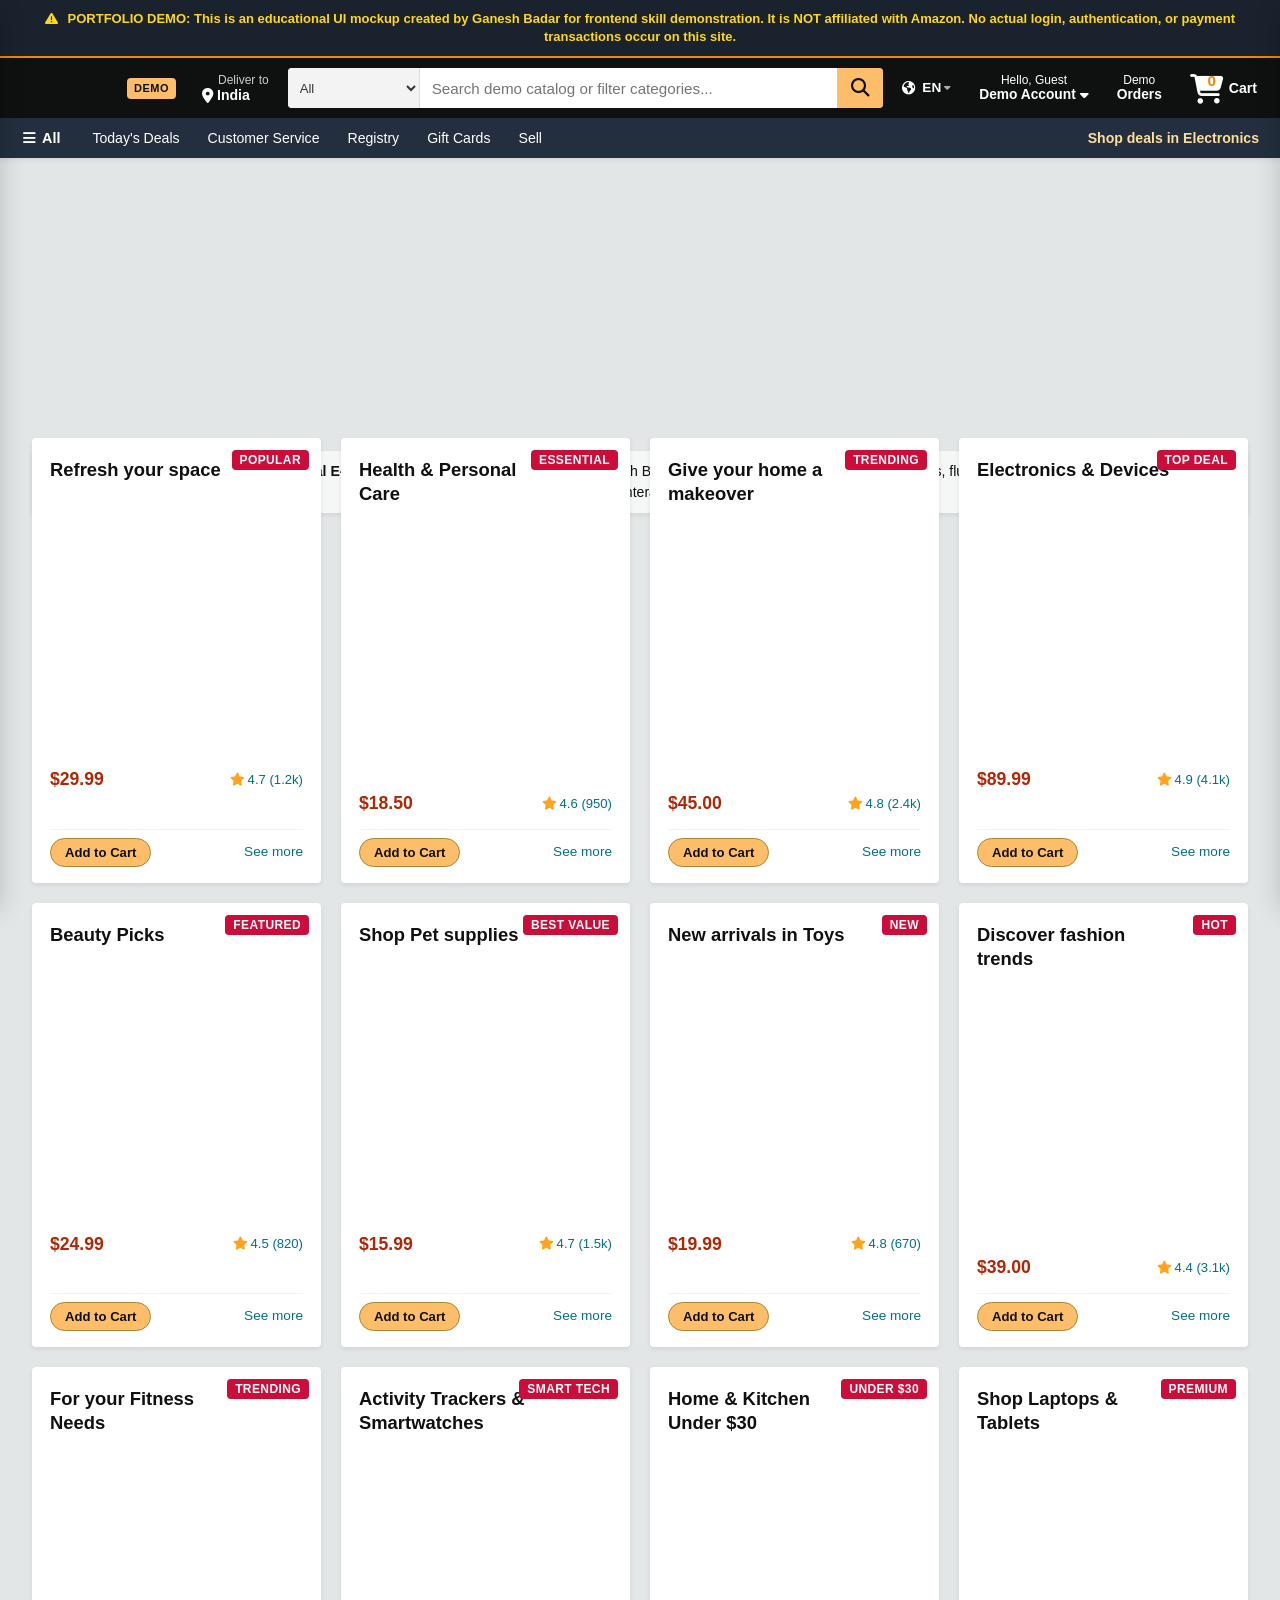
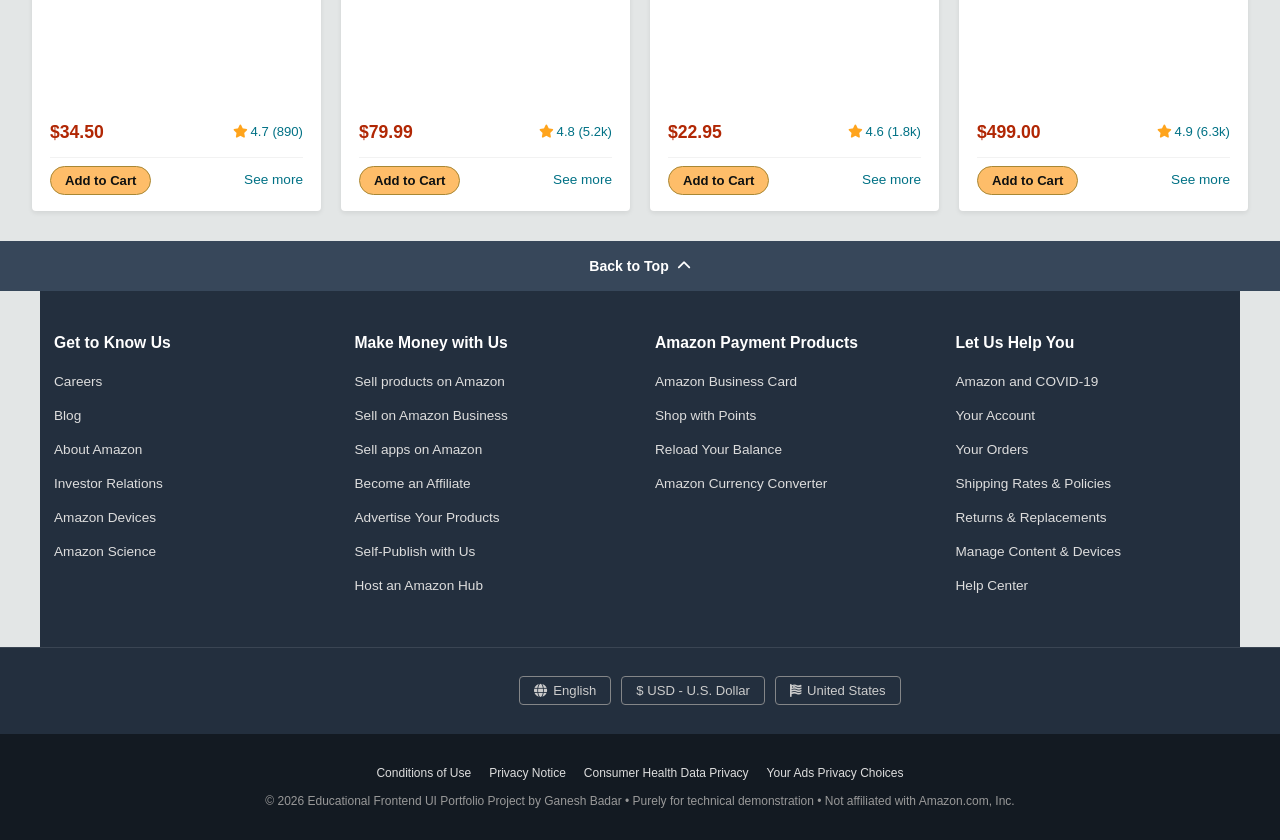
==== index.html @ 62692d25 "feat(ui): elevate theme and UI to Impeccable standard with DESIGN.md" ====
<!DOCTYPE html>
<html lang="en">
  <head>
    <meta charset="UTF-8" />
    <meta http-equiv="X-UA-Compatible" content="IE=edge" />
    <meta name="viewport" content="width=device-width, initial-scale=1.0" />
    
    <!-- SEO & Metadata -->
    <title>Educational E-Commerce UI Demo | Frontend Portfolio Showcase</title>
    <meta
      name="description"
      content="Educational E-Commerce UI layout clone built with HTML5, CSS3, and JavaScript by Ganesh Badar for portfolio skill demonstration. Not affiliated with Amazon."
    />
    <meta name="keywords" content="Frontend Portfolio, HTML5, CSS3, JavaScript, Responsive Web Design, UI Clone, Educational Demo" />
    <meta name="author" content="Ganesh Badar" />
    
    <!-- Open Graph / Social Sharing -->
    <meta property="og:title" content="Educational E-Commerce UI Demo | Ganesh Badar" />
    <meta property="og:description" content="Responsive UI demo featuring dynamic search, cart system, and mobile drawer for portfolio review." />
    <meta property="og:type" content="website" />
    
    <!-- Favicon -->
    <link rel="icon" type="image/png" href="amazon_logo.png" />

    <!-- Google Fonts -->
    <link rel="preconnect" href="https://fonts.googleapis.com" />
    <link rel="preconnect" href="https://fonts.gstatic.com" crossorigin />
    <link
      href="https://fonts.googleapis.com/css2?family=Inter:wght@400;500;600;700&display=swap"
      rel="stylesheet"
    />

    <!-- Font Awesome Icons -->
    <link
      rel="stylesheet"
      href="https://cdnjs.cloudflare.com/ajax/libs/font-awesome/6.5.1/css/all.min.css"
      crossorigin="anonymous"
      referrerpolicy="no-referrer"
    />

    <!-- Stylesheet -->
    <link rel="stylesheet" href="style.css" />
  </head>
  <body>
    <!-- Top Skip Link for Accessibility -->
    <a href="#main-content" class="skip-link">Skip to main content</a>

    <!-- EDUCATIONAL DEMO DISCLAIMER BANNER (Prevents Safe Browsing / Phishing False Positives) -->
    <div class="educational-banner" style="background: #1a222d; color: #ffd814; padding: 10px 18px; font-size: 13px; text-align: center; border-bottom: 2px solid #f08804; font-weight: 600; line-height: 1.4;">
      <i class="fa-solid fa-triangle-exclamation" style="margin-right: 6px;"></i>
      <strong>PORTFOLIO DEMO:</strong> This is an educational UI mockup created by Ganesh Badar for frontend skill demonstration. It is NOT affiliated with Amazon. No actual login, authentication, or payment transactions occur on this site.
    </div>

    <!-- Toast Notification -->
    <div id="toast" class="toast" role="alert" aria-live="polite"></div>

    <!-- HEADER / NAVIGATION -->
    <header role="banner">
      <nav class="navbar" aria-label="Main Navigation">
        <!-- Logo with DEMO tag -->
        <a href="index.html" class="nav-logo border" aria-label="Demo E-Commerce Home">
          <div style="display: flex; align-items: center; gap: 6px;">
            <div class="logo" role="img" aria-label="Demo Logo"></div>
            <span style="background: #febd69; color: #0f1111; font-size: 11px; font-weight: 800; padding: 2.5px 7px; border-radius: 4px; letter-spacing: 0.5px; text-transform: uppercase;">DEMO</span>
          </div>
        </a>

        <!-- Deliver to Location -->
        <button
          type="button"
          class="nav-address border"
          id="locationBtn"
          aria-label="Choose delivery location"
        >
          <p class="add-first">Deliver to</p>
          <div class="address-icon">
            <i class="fa-solid fa-location-dot" aria-hidden="true"></i>
            <span class="add-second" id="currentLocation">India</span>
          </div>
        </button>

        <!-- Search Bar with Category Filter -->
        <form class="nav-search" id="searchForm" role="search">
          <label for="searchCategory" class="sr-only">Search Category</label>
          <select class="search-select" id="searchCategory" aria-label="Select category">
            <option value="all">All</option>
            <option value="Electronics">Electronics</option>
            <option value="Home">Home & Kitchen</option>
            <option value="Beauty">Beauty & Health</option>
            <option value="Fashion">Fashion</option>
            <option value="Fitness">Fitness</option>
            <option value="Toys">Toys & Games</option>
          </select>
          
          <label for="searchInput" class="sr-only">Search Products</label>
          <input
            type="text"
            id="searchInput"
            class="search-input"
            placeholder="Search demo catalog or filter categories..."
            autocomplete="off"
            aria-label="Search demo catalog"
          />

          <button
            type="button"
            class="clear-search-btn"
            id="clearSearchBtn"
            aria-label="Clear search"
            style="display: none;"
          >
            <i class="fa-solid fa-xmark" aria-hidden="true"></i>
          </button>

          <button type="submit" class="search-icon" id="searchSubmitBtn" aria-label="Submit search">
            <i class="fa-solid fa-magnifying-glass" aria-hidden="true"></i>
          </button>
        </form>

        <!-- Language Selector -->
        <div class="map-icon border dropdown-trigger" id="langSelector" tabindex="0" role="button" aria-haspopup="true" aria-expanded="false" aria-label="Language selector">
          <i class="fa-solid fa-earth-americas" aria-hidden="true"></i>
          <div class="lang-text">
            <span class="lang-code" id="selectedLang">EN</span>
            <i class="fa-solid fa-caret-down sort-down" aria-hidden="true"></i>
          </div>
          <!-- Language Dropdown -->
          <ul class="dropdown-menu" id="langMenu" role="menu">
            <li role="menuitem" data-lang="EN" class="active"><i class="fa-solid fa-check"></i> English - EN</li>
            <li role="menuitem" data-lang="ES"><i class="fa-solid fa-check"></i> Español - ES</li>
            <li role="menuitem" data-lang="HI"><i class="fa-solid fa-check"></i> हिन्दी - HI</li>
            <li role="menuitem" data-lang="FR"><i class="fa-solid fa-check"></i> Français - FR</li>
          </ul>
        </div>

        <!-- Account Demo -->
        <a href="#demo-account" class="nav-signin border" id="accountBtn" aria-label="Demo Account Showcase">
          <span class="nav-first">Hello, Guest</span>
          <span class="nav-second">Demo Account <i class="fa-solid fa-caret-down" aria-hidden="true"></i></span>
        </a>

        <!-- Returns & Orders -->
        <a href="#orders" class="nav-return border" id="ordersBtn" aria-label="Demo Orders">
          <span class="nav-first">Demo</span>
          <span class="nav-second">Orders</span>
        </a>

        <!-- Cart with Interactive Badge -->
        <button
          type="button"
          class="nav-cart border"
          id="cartBtn"
          aria-label="Shopping Cart, 0 items"
        >
          <div class="cart-icon-container">
            <i class="fa-solid fa-cart-shopping" aria-hidden="true"></i>
            <span class="cart-badge" id="cartCount">0</span>
          </div>
          <span class="cart-label">Cart</span>
        </button>
      </nav>

      <!-- SUB-NAVIGATION / SECONDARY BAR -->
      <div class="panel">
        <button type="button" class="panel-all border" id="openMenuBtn" aria-label="Open All Categories Menu">
          <i class="fa-solid fa-bars" aria-hidden="true"></i>
          <span>All</span>
        </button>

        <ul class="panel-options" role="menubar">
          <li role="none"><a role="menuitem" href="#deals" class="panel-link">Today's Deals</a></li>
          <li role="none"><a role="menuitem" href="#customer-service" class="panel-link">Customer Service</a></li>
          <li role="none"><a role="menuitem" href="#registry" class="panel-link">Registry</a></li>
          <li role="none"><a role="menuitem" href="#gift-cards" class="panel-link">Gift Cards</a></li>
          <li role="none"><a role="menuitem" href="#sell" class="panel-link">Sell</a></li>
        </ul>

        <div class="panel-deals">
          <a href="#electronics-deals" class="panel-link highlight-deal">Shop deals in Electronics</a>
        </div>
      </div>
    </header>

    <!-- SIDE NAVIGATION DRAWER (Amazon-style Sidebar) -->
    <aside id="sideDrawer" class="side-drawer" aria-label="All Categories Menu" aria-hidden="true">
      <div class="drawer-header">
        <i class="fa-solid fa-circle-user" aria-hidden="true"></i>
        <span>Demo Guest Profile</span>
        <button type="button" class="drawer-close-btn" id="closeMenuBtn" aria-label="Close Menu">
          <i class="fa-solid fa-xmark" aria-hidden="true"></i>
        </button>
      </div>
      <div class="drawer-content">
        <div class="drawer-section">
          <h3>Digital Content & Devices</h3>
          <ul>
            <li><a href="#amazon-music">Amazon Music <i class="fa-solid fa-chevron-right"></i></a></li>
            <li><a href="#kindle">Kindle E-readers & Books <i class="fa-solid fa-chevron-right"></i></a></li>
            <li><a href="#appstore">Amazon Appstore <i class="fa-solid fa-chevron-right"></i></a></li>
          </ul>
        </div>
        <div class="drawer-section">
          <h3>Shop by Department</h3>
          <ul>
            <li><a href="#electronics" data-category="Electronics">Electronics <i class="fa-solid fa-chevron-right"></i></a></li>
            <li><a href="#home" data-category="Home">Home & Kitchen <i class="fa-solid fa-chevron-right"></i></a></li>
            <li><a href="#beauty" data-category="Beauty">Beauty & Health <i class="fa-solid fa-chevron-right"></i></a></li>
            <li><a href="#fashion" data-category="Fashion">Fashion & Apparel <i class="fa-solid fa-chevron-right"></i></a></li>
            <li><a href="#fitness" data-category="Fitness">Sports & Fitness <i class="fa-solid fa-chevron-right"></i></a></li>
          </ul>
        </div>
        <div class="drawer-section">
          <h3>Programs & Features</h3>
          <ul>
            <li><a href="#gift-cards">Gift Cards</a></li>
            <li><a href="#amazon-live">Amazon Live</a></li>
            <li><a href="#international">International Shopping</a></li>
          </ul>
        </div>
        <div class="drawer-section">
          <h3>Help & Settings</h3>
          <ul>
            <li><a href="#account">Demo Account Settings</a></li>
            <li><a href="#customer-service">Customer Support Demo</a></li>
            <li><a href="#close" id="sideDrawerCloseLink">Close Menu</a></li>
          </ul>
        </div>
      </div>
    </aside>
    <div id="drawerOverlay" class="drawer-overlay" tabindex="-1"></div>

    <!-- CART SLIDE-OUT DRAWER -->
    <aside id="cartDrawer" class="cart-drawer" aria-label="Shopping Cart Drawer" aria-hidden="true">
      <div class="cart-drawer-header">
        <h2><i class="fa-solid fa-cart-shopping"></i> Shopping Cart</h2>
        <button type="button" class="cart-close-btn" id="closeCartBtn" aria-label="Close Cart">
          <i class="fa-solid fa-xmark"></i>
        </button>
      </div>
      <div class="cart-drawer-body" id="cartDrawerItems">
        <!-- Rendered dynamically via JavaScript -->
        <div class="empty-cart-view">
          <i class="fa-solid fa-basket-shopping empty-icon"></i>
          <p>Your Amazon Cart is empty.</p>
          <small>Check out items below and click "Add to Cart" to start shopping!</small>
        </div>
      </div>
      <div class="cart-drawer-footer" id="cartDrawerFooter">
        <div class="cart-subtotal">
          <span>Subtotal (<span id="cartTotalItems">0</span> items):</span>
          <strong id="cartTotalPrice">$0.00</strong>
        </div>
        <button type="button" class="btn-checkout" id="checkoutBtn">Proceed to Checkout</button>
        <button type="button" class="btn-clear-cart" id="clearCartBtn">Clear Cart</button>
      </div>
    </aside>
    <div id="cartOverlay" class="drawer-overlay" tabindex="-1"></div>

    <!-- LOCATION MODAL -->
    <div id="locationModal" class="modal" role="dialog" aria-modal="true" aria-labelledby="modalTitle" aria-hidden="true">
      <div class="modal-dialog">
        <div class="modal-header">
          <h3 id="modalTitle">Choose your delivery location</h3>
          <button type="button" class="modal-close" id="closeLocationModal" aria-label="Close modal">
            <i class="fa-solid fa-xmark"></i>
          </button>
        </div>
        <div class="modal-body">
          <p class="modal-subtitle">Delivery options and delivery speeds may vary for different locations.</p>
          <div class="form-group">
            <label for="countrySelect">Select Country / Region:</label>
            <select id="countrySelect" class="form-control">
              <option value="India">India</option>
              <option value="United States">United States</option>
              <option value="United Kingdom">United Kingdom</option>
              <option value="Canada">Canada</option>
              <option value="Germany">Germany</option>
              <option value="Australia">Australia</option>
            </select>
          </div>
          <div class="form-group">
            <label for="pincodeInput">Or enter a postal code:</label>
            <div class="pincode-row">
              <input type="text" id="pincodeInput" class="form-control" placeholder="e.g. 110001 or 90210" maxlength="10" />
              <button type="button" class="btn-apply" id="applyPincodeBtn">Apply</button>
            </div>
          </div>
        </div>
        <div class="modal-footer">
          <button type="button" class="btn-save-location" id="saveLocationBtn">Done</button>
        </div>
      </div>
    </div>
    <div id="modalOverlay" class="drawer-overlay" tabindex="-1"></div>

    <!-- MAIN CONTENT -->
    <main id="main-content" role="main">
      <!-- HERO BANNER SECTION -->
      <section class="hero-section" aria-label="Hero Promotion Banner">
        <div class="hero-msg" role="region" aria-label="Educational Notice">
          <p>
            You are currently browsing an <strong>Educational E-Commerce UI Prototype</strong> designed by Ganesh Badar.
            Demonstrating modern CSS Grid layouts, fluid responsiveness, and Vanilla JavaScript DOM interactivity.
          </p>
        </div>
      </section>

      <!-- FILTER STATUS BAR (Appears on Search / Filter) -->
      <section class="filter-status-bar" id="filterStatusBar" style="display: none;">
        <span id="filterStatusText">Showing all results</span>
        <button type="button" id="resetFilterBtn" class="btn-reset-filter">
          <i class="fa-solid fa-rotate-left"></i> Reset Filter
        </button>
      </section>

      <!-- CMS-DRIVEN PRODUCT SHOP SECTION -->
      <section class="shop-section" id="shopSection" aria-label="Product Categories & Deals">
        <!-- Rendered dynamically by app.js (CMS Hydration) with fallback markup -->

        <!-- Card 1 -->
        <article class="box" data-id="1" data-category="Home" data-title="Refresh your space">
          <div class="box-content">
            <span class="box-badge">Popular</span>
            <h2>Refresh your space</h2>
            <div class="box-img" style="background-image: url('box1_image.jpg')" role="img" aria-label="Refresh your space"></div>
            <div class="box-meta">
              <span class="box-price">$29.99</span>
              <span class="box-rating"><i class="fa-solid fa-star"></i> 4.7 (1.2k)</span>
            </div>
            <div class="box-actions">
              <button type="button" class="btn-add-cart" data-id="1">Add to Cart</button>
              <a href="#see-more-1" class="see-more-link">See more</a>
            </div>
          </div>
        </article>

        <!-- Card 2 -->
        <article class="box" data-id="2" data-category="Beauty" data-title="Health & Personal Care">
          <div class="box-content">
            <span class="box-badge">Essential</span>
            <h2>Health & Personal Care</h2>
            <div class="box-img" style="background-image: url('box2_image.jpg')" role="img" aria-label="Health and Personal Care"></div>
            <div class="box-meta">
              <span class="box-price">$18.50</span>
              <span class="box-rating"><i class="fa-solid fa-star"></i> 4.6 (950)</span>
            </div>
            <div class="box-actions">
              <button type="button" class="btn-add-cart" data-id="2">Add to Cart</button>
              <a href="#see-more-2" class="see-more-link">See more</a>
            </div>
          </div>
        </article>

        <!-- Card 3 -->
        <article class="box" data-id="3" data-category="Home" data-title="Give your home a makeover">
          <div class="box-content">
            <span class="box-badge">Trending</span>
            <h2>Give your home a makeover</h2>
            <div class="box-img" style="background-image: url('box3_image.jpg')" role="img" aria-label="Give your home a makeover"></div>
            <div class="box-meta">
              <span class="box-price">$45.00</span>
              <span class="box-rating"><i class="fa-solid fa-star"></i> 4.8 (2.4k)</span>
            </div>
            <div class="box-actions">
              <button type="button" class="btn-add-cart" data-id="3">Add to Cart</button>
              <a href="#see-more-3" class="see-more-link">See more</a>
            </div>
          </div>
        </article>

        <!-- Card 4 -->
        <article class="box" data-id="4" data-category="Electronics" data-title="Electronics & Devices">
          <div class="box-content">
            <span class="box-badge">Top Deal</span>
            <h2>Electronics & Devices</h2>
            <div class="box-img" style="background-image: url('box4_image.jpg')" role="img" aria-label="Electronics and Devices"></div>
            <div class="box-meta">
              <span class="box-price">$89.99</span>
              <span class="box-rating"><i class="fa-solid fa-star"></i> 4.9 (4.1k)</span>
            </div>
            <div class="box-actions">
              <button type="button" class="btn-add-cart" data-id="4">Add to Cart</button>
              <a href="#see-more-4" class="see-more-link">See more</a>
            </div>
          </div>
        </article>

        <!-- Card 5 -->
        <article class="box" data-id="5" data-category="Beauty" data-title="Beauty Picks">
          <div class="box-content">
            <span class="box-badge">Featured</span>
            <h2>Beauty Picks</h2>
            <div class="box-img" style="background-image: url('box5_image.jpg')" role="img" aria-label="Beauty Picks"></div>
            <div class="box-meta">
              <span class="box-price">$24.99</span>
              <span class="box-rating"><i class="fa-solid fa-star"></i> 4.5 (820)</span>
            </div>
            <div class="box-actions">
              <button type="button" class="btn-add-cart" data-id="5">Add to Cart</button>
              <a href="#see-more-5" class="see-more-link">See more</a>
            </div>
          </div>
        </article>

        <!-- Card 6 -->
        <article class="box" data-id="6" data-category="Home" data-title="Shop Pet supplies">
          <div class="box-content">
            <span class="box-badge">Best Value</span>
            <h2>Shop Pet supplies</h2>
            <div class="box-img" style="background-image: url('box6_image.jpg')" role="img" aria-label="Shop Pet supplies"></div>
            <div class="box-meta">
              <span class="box-price">$15.99</span>
              <span class="box-rating"><i class="fa-solid fa-star"></i> 4.7 (1.5k)</span>
            </div>
            <div class="box-actions">
              <button type="button" class="btn-add-cart" data-id="6">Add to Cart</button>
              <a href="#see-more-6" class="see-more-link">See more</a>
            </div>
          </div>
        </article>

        <!-- Card 7 -->
        <article class="box" data-id="7" data-category="Toys" data-title="New arrivals in Toys">
          <div class="box-content">
            <span class="box-badge">New</span>
            <h2>New arrivals in Toys</h2>
            <div class="box-img" style="background-image: url('box7_image.jpg')" role="img" aria-label="New arrivals in Toys"></div>
            <div class="box-meta">
              <span class="box-price">$19.99</span>
              <span class="box-rating"><i class="fa-solid fa-star"></i> 4.8 (670)</span>
            </div>
            <div class="box-actions">
              <button type="button" class="btn-add-cart" data-id="7">Add to Cart</button>
              <a href="#see-more-7" class="see-more-link">See more</a>
            </div>
          </div>
        </article>

        <!-- Card 8 -->
        <article class="box" data-id="8" data-category="Fashion" data-title="Discover fashion trends">
          <div class="box-content">
            <span class="box-badge">Hot</span>
            <h2>Discover fashion trends</h2>
            <div class="box-img" style="background-image: url('box8_image.jpg')" role="img" aria-label="Discover fashion trends"></div>
            <div class="box-meta">
              <span class="box-price">$39.00</span>
              <span class="box-rating"><i class="fa-solid fa-star"></i> 4.4 (3.1k)</span>
            </div>
            <div class="box-actions">
              <button type="button" class="btn-add-cart" data-id="8">Add to Cart</button>
              <a href="#see-more-8" class="see-more-link">See more</a>
            </div>
          </div>
        </article>

        <!-- Card 9 -->
        <article class="box" data-id="9" data-category="Fitness" data-title="For your Fitness Needs">
          <div class="box-content">
            <span class="box-badge">Trending</span>
            <h2>For your Fitness Needs</h2>
            <div class="box-img" style="background-image: url('box9_image.jpg')" role="img" aria-label="For your Fitness Needs"></div>
            <div class="box-meta">
              <span class="box-price">$34.50</span>
              <span class="box-rating"><i class="fa-solid fa-star"></i> 4.7 (890)</span>
            </div>
            <div class="box-actions">
              <button type="button" class="btn-add-cart" data-id="9">Add to Cart</button>
              <a href="#see-more-9" class="see-more-link">See more</a>
            </div>
          </div>
        </article>

        <!-- Card 10 -->
        <article class="box" data-id="10" data-category="Electronics" data-title="Activity Trackers & Smartwatches">
          <div class="box-content">
            <span class="box-badge">Smart Tech</span>
            <h2>Activity Trackers & Smartwatches</h2>
            <div class="box-img" style="background-image: url('box10_image.jpg')" role="img" aria-label="Activity trackers and smartwatches"></div>
            <div class="box-meta">
              <span class="box-price">$79.99</span>
              <span class="box-rating"><i class="fa-solid fa-star"></i> 4.8 (5.2k)</span>
            </div>
            <div class="box-actions">
              <button type="button" class="btn-add-cart" data-id="10">Add to Cart</button>
              <a href="#see-more-10" class="see-more-link">See more</a>
            </div>
          </div>
        </article>

        <!-- Card 11 -->
        <article class="box" data-id="11" data-category="Home" data-title="Home & Kitchen Under $30">
          <div class="box-content">
            <span class="box-badge">Under $30</span>
            <h2>Home & Kitchen Under $30</h2>
            <div class="box-img" style="background-image: url('box11_image.jpg')" role="img" aria-label="Home and Kitchen under 30 dollars"></div>
            <div class="box-meta">
              <span class="box-price">$22.95</span>
              <span class="box-rating"><i class="fa-solid fa-star"></i> 4.6 (1.8k)</span>
            </div>
            <div class="box-actions">
              <button type="button" class="btn-add-cart" data-id="11">Add to Cart</button>
              <a href="#see-more-11" class="see-more-link">See more</a>
            </div>
          </div>
        </article>

        <!-- Card 12 -->
        <article class="box" data-id="12" data-category="Electronics" data-title="Shop Laptops & Tablets">
          <div class="box-content">
            <span class="box-badge">Premium</span>
            <h2>Shop Laptops & Tablets</h2>
            <div class="box-img" style="background-image: url('box12_image.jpg')" role="img" aria-label="Shop Laptops and Tablets"></div>
            <div class="box-meta">
              <span class="box-price">$499.00</span>
              <span class="box-rating"><i class="fa-solid fa-star"></i> 4.9 (6.3k)</span>
            </div>
            <div class="box-actions">
              <button type="button" class="btn-add-cart" data-id="12">Add to Cart</button>
              <a href="#see-more-12" class="see-more-link">See more</a>
            </div>
          </div>
        </article>
      </section>

      <!-- EMPTY SEARCH STATE (Hidden by default) -->
      <section class="no-results-view" id="noResultsView" style="display: none;">
        <i class="fa-solid fa-magnifying-glass"></i>
        <h3>No matching products found</h3>
        <p>Try checking your spelling or using more general search terms.</p>
        <button type="button" class="btn-reset-filter" id="noResultsResetBtn">Show All Products</button>
      </section>
    </main>

    <!-- FOOTER -->
    <footer role="contentinfo">
      <!-- Back to Top Button -->
      <button type="button" class="foot-panel1" id="backToTopBtn" aria-label="Back to top of page">
        Back to Top <i class="fa-solid fa-chevron-up" aria-hidden="true"></i>
      </button>

      <!-- Navigation Links Grid -->
      <div class="foot-panel2">
        <div class="foot-column">
          <h3>Get to Know Us</h3>
          <ul>
            <li><a href="#careers">Careers</a></li>
            <li><a href="#blog">Blog</a></li>
            <li><a href="#about">About Amazon</a></li>
            <li><a href="#investors">Investor Relations</a></li>
            <li><a href="#devices">Amazon Devices</a></li>
            <li><a href="#science">Amazon Science</a></li>
          </ul>
        </div>

        <div class="foot-column">
          <h3>Make Money with Us</h3>
          <ul>
            <li><a href="#sell">Sell products on Amazon</a></li>
            <li><a href="#business">Sell on Amazon Business</a></li>
            <li><a href="#apps">Sell apps on Amazon</a></li>
            <li><a href="#affiliate">Become an Affiliate</a></li>
            <li><a href="#advertise">Advertise Your Products</a></li>
            <li><a href="#self-publish">Self-Publish with Us</a></li>
            <li><a href="#hub">Host an Amazon Hub</a></li>
          </ul>
        </div>

        <div class="foot-column">
          <h3>Amazon Payment Products</h3>
          <ul>
            <li><a href="#business-card">Amazon Business Card</a></li>
            <li><a href="#points">Shop with Points</a></li>
            <li><a href="#reload">Reload Your Balance</a></li>
            <li><a href="#currency">Amazon Currency Converter</a></li>
          </ul>
        </div>

        <div class="foot-column">
          <h3>Let Us Help You</h3>
          <ul>
            <li><a href="#covid">Amazon and COVID-19</a></li>
            <li><a href="#account">Your Account</a></li>
            <li><a href="#orders">Your Orders</a></li>
            <li><a href="#shipping">Shipping Rates & Policies</a></li>
            <li><a href="#returns">Returns & Replacements</a></li>
            <li><a href="#devices-manage">Manage Content & Devices</a></li>
            <li><a href="#help">Help Center</a></li>
          </ul>
        </div>
      </div>

      <!-- Footer Brand Logo & Settings -->
      <div class="foot-panel3">
        <div class="logo" role="img" aria-label="Amazon Logo"></div>
        <div class="foot-selectors">
          <button type="button" class="foot-btn" id="footLangBtn">
            <i class="fa-solid fa-globe"></i> English
          </button>
          <button type="button" class="foot-btn" id="footCurrencyBtn">
            $ USD - U.S. Dollar
          </button>
          <button type="button" class="foot-btn" id="footCountryBtn">
            <i class="fa-solid fa-flag-usa"></i> United States
          </button>
        </div>
      </div>

      <!-- Legal Links & Copyright -->
      <div class="foot-panel4">
        <div class="pages">
          <a href="#conditions">Conditions of Use</a>
          <a href="#privacy">Privacy Notice</a>
          <a href="#ads">Consumer Health Data Privacy</a>
          <a href="#choices">Your Ads Privacy Choices</a>
        </div>
        <div class="copyright">
          &copy; 2026 Educational Frontend UI Portfolio Project by Ganesh Badar &bull; Purely for technical demonstration &bull; Not affiliated with Amazon.com, Inc.
        </div>
      </div>
    </footer>

    <!-- Vanilla JavaScript Logic -->
    <script src="app.js"></script>
  </body>
</html>
---- style.css ----
/* ==========================================================================
   AMAZON CLONE UI - CORE DESIGN SYSTEM & STYLESHEET
   Tech Stack: HTML5, CSS3, JavaScript
   Architecture: Modular CSS with Custom Properties & Fluid Responsiveness
   ========================================================================== */

/* --------------------------------------------------------------------------
   1. CSS RESET & DESIGN TOKENS
   -------------------------------------------------------------------------- */
:root {
  /* Brand Palette */
  --amazon-nav-bg: #131921;
  --amazon-nav-belt: #0f1111;
  --amazon-subnav-bg: #232f3e;
  --amazon-yellow: #febd69;
  --amazon-yellow-hover: #f3a847;
  --amazon-orange: #f08804;
  --amazon-orange-hover: #d67400;
  --amazon-link: #007185;
  --amazon-link-hover: #c7511f;
  --amazon-body-bg: #e3e6e6;
  --amazon-card-bg: #ffffff;
  
  /* Text Colors */
  --text-primary: #0f1111;
  --text-secondary: #565959;
  --text-white: #ffffff;
  --text-muted: #cccccc;

  /* Elevation & Shadows */
  --shadow-sm: 0 2px 5px rgba(0, 0, 0, 0.08);
  --shadow-md: 0 4px 12px rgba(0, 0, 0, 0.12);
  --shadow-lg: 0 10px 24px rgba(0, 0, 0, 0.18);
  --shadow-search-focus: 0 0 0 3px rgba(240, 136, 4, 0.35);

  /* Transitions */
  --transition-fast: 0.15s ease-in-out;
  --transition-normal: 0.25s ease-in-out;
  --transition-drawer: 0.35s cubic-bezier(0.16, 1, 0.3, 1);

  /* Radii */
  --radius-sm: 4px;
  --radius-md: 8px;
  --radius-full: 9999px;
}

*,
*::before,
*::after {
  margin: 0;
  padding: 0;
  box-sizing: border-box; /* Fixed syntax from original border: border-box */
}

html {
  scroll-behavior: smooth;
  font-size: 16px;
}

body {
  font-family: -apple-system, BlinkMacSystemFont, 'Segoe UI', Roboto, 'Helvetica Neue', Arial, sans-serif;
  background-color: var(--amazon-body-bg);
  color: var(--text-primary);
  line-height: 1.5;
  min-height: 100vh;
  display: flex;
  flex-direction: column;
  overflow-x: hidden;
  -webkit-font-smoothing: antialiased;
}

/* --------------------------------------------------------------------------
   BROWSER SURFACE THEMING (Impeccable Standard)
   -------------------------------------------------------------------------- */
::selection {
  background: rgba(240, 136, 4, 0.28);
  color: #0f1111;
}

::-moz-selection {
  background: rgba(240, 136, 4, 0.28);
  color: #0f1111;
}

input, textarea, select {
  caret-color: var(--amazon-orange);
}

:focus-visible {
  outline: 2px solid var(--amazon-orange);
  outline-offset: 2px;
}

/* Custom Scrollbar */
::-webkit-scrollbar {
  width: 9px;
  height: 9px;
}

::-webkit-scrollbar-track {
  background: #eaeded;
}

::-webkit-scrollbar-thumb {
  background: #a2a6ac;
  border-radius: 6px;
  border: 2px solid #eaeded;
}

::-webkit-scrollbar-thumb:hover {
  background: #84888e;
}

/* Tabular Numerals for Numeric Data */
.box-price,
.cart-item-price,
.cart-subtotal strong,
#cartTotalPrice,
#cartTotalItems,
.cart-badge,
.box-rating {
  font-variant-numeric: tabular-nums;
}

/* Screen reader only utility */
.sr-only {
  position: absolute;
  width: 1px;
  height: 1px;
  padding: 0;
  margin: -1px;
  overflow: hidden;
  clip: rect(0, 0, 0, 0);
  border: 0;
}

/* Accessibility skip link */
.skip-link {
  position: absolute;
  top: -60px;
  left: 10px;
  background: var(--amazon-yellow);
  color: var(--amazon-nav-bg);
  padding: 10px 16px;
  font-weight: 700;
  border-radius: var(--radius-sm);
  z-index: 9999;
  text-decoration: none;
  transition: top 0.2s ease;
}
.skip-link:focus {
  top: 10px;
}

/* --------------------------------------------------------------------------
   2. REUSABLE UTILITIES & BUTTONS
   -------------------------------------------------------------------------- */
.border {
  border: 1px solid transparent;
  border-radius: var(--radius-sm);
  padding: 6px 8px;
  cursor: pointer;
  transition: border-color var(--transition-fast);
  background: transparent;
  color: inherit;
  font: inherit;
  text-decoration: none;
  display: inline-flex;
  align-items: center;
}

.border:hover,
.border:focus-visible {
  border: 1px solid var(--text-white);
  outline: none;
}

/* --------------------------------------------------------------------------
   3. HEADER & PRIMARY NAVBAR
   -------------------------------------------------------------------------- */
header {
  position: sticky;
  top: 0;
  z-index: 100;
  box-shadow: var(--shadow-sm);
}

.navbar {
  height: 60px;
  background-color: var(--amazon-nav-belt);
  color: var(--text-white);
  display: flex;
  align-items: center;
  justify-content: space-between;
  padding: 0 14px;
  gap: 10px;
}

/* Logo */
.nav-logo {
  height: 50px;
  display: flex;
  align-items: center;
  justify-content: center;
  padding: 4px 6px;
}

.logo {
  background-image: url('amazon_logo.png');
  background-size: contain;
  background-position: center;
  background-repeat: no-repeat;
  height: 38px;
  width: 100px;
}

/* Delivery Address */
.nav-address {
  display: flex;
  flex-direction: column;
  justify-content: center;
  align-items: flex-start;
  text-align: left;
  line-height: 1.2;
}

.add-first {
  color: var(--text-muted);
  font-size: 0.75rem; /* Fixed syntax error */
  margin-left: 16px;
}

.address-icon {
  display: flex;
  align-items: center;
  gap: 4px;
}

.address-icon i {
  font-size: 0.95rem;
}

.add-second {
  font-size: 0.88rem;
  font-weight: 700;
  max-width: 90px;
  white-space: nowrap;
  overflow: hidden;
  text-overflow: ellipsis;
}

/* Search Bar */
.nav-search {
  display: flex;
  flex: 1;
  max-width: 800px;
  height: 40px;
  background-color: var(--amazon-yellow);
  border-radius: var(--radius-sm);
  position: relative;
  transition: box-shadow var(--transition-fast);
}

.nav-search:focus-within {
  box-shadow: var(--shadow-search-focus);
}

.search-select {
  background-color: #f3f3f3;
  color: #333333;
  width: auto;
  min-width: 52px;
  padding: 0 8px;
  font-size: 0.82rem;
  border: none;
  border-top-left-radius: var(--radius-sm);
  border-bottom-left-radius: var(--radius-sm);
  border-right: 1px solid #dcdcdc;
  cursor: pointer;
  outline: none;
}
.search-select:hover {
  background-color: #e6e6e6;
}

.search-input {
  flex: 1;
  padding: 0 12px;
  font-size: 0.95rem;
  border: none;
  outline: none;
  color: var(--text-primary);
  background-color: #ffffff;
}

.clear-search-btn {
  background: #ffffff;
  border: none;
  padding: 0 10px;
  color: #888888;
  cursor: pointer;
  display: flex;
  align-items: center;
  justify-content: center;
  transition: color var(--transition-fast);
}
.clear-search-btn:hover {
  color: #222222;
}

.search-icon {
  width: 46px;
  display: flex;
  justify-content: center;
  align-items: center;
  font-size: 1.15rem;
  color: #111111;
  background-color: var(--amazon-yellow);
  border: none;
  border-top-right-radius: var(--radius-sm);
  border-bottom-right-radius: var(--radius-sm);
  cursor: pointer;
  transition: background-color var(--transition-fast);
}

.search-icon:hover {
  background-color: var(--amazon-yellow-hover);
}

/* Language Selector */
.map-icon {
  position: relative;
  display: flex;
  align-items: center;
  gap: 6px;
  font-size: 0.85rem;
}

.lang-text {
  display: flex;
  align-items: center;
  gap: 3px;
  font-weight: 700;
}

.sort-down {
  font-size: 0.65rem;
  color: #a7acb2;
}

.dropdown-menu {
  position: absolute;
  top: 100%;
  left: 0;
  background-color: #ffffff;
  color: var(--text-primary);
  box-shadow: var(--shadow-md);
  border-radius: var(--radius-sm);
  border: 1px solid #dddddd;
  list-style: none;
  width: 150px;
  padding: 6px 0;
  display: none;
  z-index: 1000;
}

.dropdown-menu.show {
  display: block;
}

.dropdown-menu li {
  padding: 8px 14px;
  font-size: 0.85rem;
  display: flex;
  align-items: center;
  gap: 8px;
  cursor: pointer;
  transition: background-color var(--transition-fast);
}

.dropdown-menu li:hover {
  background-color: #f0f2f2;
  color: var(--amazon-link);
}

.dropdown-menu li i {
  visibility: hidden;
  font-size: 0.75rem;
  color: var(--amazon-orange);
}

.dropdown-menu li.active i {
  visibility: visible;
}

/* Account & Orders Links */
.nav-signin,
.nav-return {
  display: flex;
  flex-direction: column;
  justify-content: center;
  line-height: 1.2;
}

.nav-first {
  font-size: 0.75rem;
  color: var(--text-white);
}

.nav-second {
  font-size: 0.86rem;
  font-weight: 700;
  color: var(--text-white);
  display: flex;
  align-items: center;
  gap: 4px;
}

/* Cart Button & Live Counter */
.nav-cart {
  display: flex;
  align-items: center;
  gap: 6px;
  position: relative;
}

.cart-icon-container {
  position: relative;
  display: flex;
  align-items: center;
}

.cart-icon-container i {
  font-size: 1.85rem;
}

.cart-badge {
  position: absolute;
  top: -4px;
  left: 13px;
  color: var(--amazon-orange);
  font-size: 0.95rem;
  font-weight: 800;
  min-width: 18px;
  text-align: center;
}

.cart-label {
  font-size: 0.88rem;
  font-weight: 700;
}

/* --------------------------------------------------------------------------
   4. SECONDARY NAVIGATION / SUB-PANEL
   -------------------------------------------------------------------------- */
.panel {
  height: 40px;
  background-color: var(--amazon-subnav-bg);
  display: flex;
  color: var(--text-white);
  align-items: center;
  padding: 0 14px;
  gap: 16px;
  font-size: 0.88rem;
  overflow-x: auto;
  white-space: nowrap;
}

.panel-all {
  display: flex;
  align-items: center;
  gap: 6px;
  font-weight: 700;
  font-size: 0.9rem;
}

.panel-options {
  display: flex;
  list-style: none;
  gap: 14px;
  align-items: center;
}

.panel-link {
  color: var(--text-white);
  text-decoration: none;
  padding: 5px 6px;
  border: 1px solid transparent;
  border-radius: var(--radius-sm);
  transition: border-color var(--transition-fast);
}

.panel-link:hover {
  border-color: var(--text-white);
}

.panel-deals {
  margin-left: auto;
}

.highlight-deal {
  font-weight: 700;
  color: #ffde99;
}

/* --------------------------------------------------------------------------
   5. SIDE NAVIGATION DRAWER (Amazon 'All' Menu)
   -------------------------------------------------------------------------- */
.side-drawer {
  position: fixed;
  top: 0;
  left: 0;
  width: 360px;
  max-width: 85vw;
  height: 100vh;
  background-color: #ffffff;
  z-index: 1000;
  transform: translateX(-100%);
  transition: transform var(--transition-drawer);
  display: flex;
  flex-direction: column;
  box-shadow: var(--shadow-lg);
}

.side-drawer.open {
  transform: translateX(0);
}

.drawer-header {
  height: 54px;
  background-color: var(--amazon-subnav-bg);
  color: var(--text-white);
  display: flex;
  align-items: center;
  padding: 0 20px;
  gap: 12px;
  font-size: 1.15rem;
  font-weight: 700;
}

.drawer-header i {
  font-size: 1.6rem;
}

.drawer-close-btn {
  margin-left: auto;
  background: transparent;
  border: none;
  color: var(--text-white);
  font-size: 1.4rem;
  cursor: pointer;
  padding: 4px;
  display: flex;
  align-items: center;
}

.drawer-content {
  flex: 1;
  overflow-y: auto;
  padding: 16px 0;
}

.drawer-section {
  border-bottom: 1px solid #e7e7e7;
  padding-bottom: 14px;
  margin-bottom: 14px;
}

.drawer-section h3 {
  font-size: 0.95rem;
  color: #111111;
  font-weight: 700;
  padding: 8px 24px;
  text-transform: uppercase;
  letter-spacing: 0.5px;
}

.drawer-section ul {
  list-style: none;
}

.drawer-section li a {
  display: flex;
  justify-content: space-between;
  align-items: center;
  padding: 10px 24px;
  color: #333333;
  text-decoration: none;
  font-size: 0.9rem;
  transition: background-color var(--transition-fast), color var(--transition-fast);
}

.drawer-section li a:hover {
  background-color: #f1f2f2;
  color: var(--amazon-link);
}

.drawer-section li a i {
  font-size: 0.75rem;
  color: #888888;
}

/* Drawers backdrop overlay */
.drawer-overlay {
  position: fixed;
  top: 0;
  left: 0;
  width: 100vw;
  height: 100vh;
  background-color: rgba(0, 0, 0, 0.65);
  backdrop-filter: blur(2px);
  z-index: 999;
  opacity: 0;
  visibility: hidden;
  transition: opacity var(--transition-normal);
}

.drawer-overlay.open {
  opacity: 1;
  visibility: visible;
}

/* --------------------------------------------------------------------------
   6. CART SLIDE-OUT DRAWER
   -------------------------------------------------------------------------- */
.cart-drawer {
  position: fixed;
  top: 0;
  right: 0;
  width: 420px;
  max-width: 90vw;
  height: 100vh;
  background-color: #ffffff;
  z-index: 1000;
  transform: translateX(100%);
  transition: transform var(--transition-drawer);
  display: flex;
  flex-direction: column;
  box-shadow: var(--shadow-lg);
}

.cart-drawer.open {
  transform: translateX(0);
}

.cart-drawer-header {
  min-height: 64px;
  background-color: var(--amazon-nav-belt);
  color: var(--text-white);
  display: flex;
  align-items: center;
  justify-content: space-between;
  padding: 16px 20px;
}

.cart-drawer-header h2 {
  font-size: 1.15rem;
  display: flex;
  align-items: center;
  gap: 10px;
}

.cart-close-btn {
  background: transparent;
  border: none;
  color: var(--text-white);
  font-size: 1.3rem;
  cursor: pointer;
}

.cart-drawer-body {
  flex: 1;
  overflow-y: auto;
  padding: 18px;
  background-color: #f8f9f9;
}

.empty-cart-view {
  text-align: center;
  padding: 60px 20px;
  color: var(--text-secondary);
}

.empty-cart-view .empty-icon {
  font-size: 3.5rem;
  color: #cccccc;
  margin-bottom: 14px;
}

.empty-cart-view p {
  font-size: 1.1rem;
  font-weight: 700;
  color: var(--text-primary);
  margin-bottom: 6px;
}

.cart-item-card {
  display: flex;
  gap: 12px;
  background: #ffffff;
  padding: 14px;
  border-radius: var(--radius-md);
  margin-bottom: 12px;
  box-shadow: var(--shadow-sm);
  align-items: center;
}

.cart-item-img {
  width: 65px;
  height: 65px;
  background-size: cover;
  background-position: center;
  border-radius: var(--radius-sm);
  border: 1px solid #eeeeee;
  flex-shrink: 0;
}

.cart-item-info {
  flex: 1;
}

.cart-item-title {
  font-size: 0.9rem;
  font-weight: 600;
  margin-bottom: 4px;
}

.cart-item-price {
  font-size: 0.95rem;
  font-weight: 700;
  color: #b12704;
}

.cart-item-controls {
  display: flex;
  align-items: center;
  gap: 8px;
  margin-top: 6px;
}

.btn-qty {
  width: 24px;
  height: 24px;
  border: 1px solid #cccccc;
  background: #f0f2f2;
  border-radius: var(--radius-sm);
  cursor: pointer;
  font-weight: 700;
  display: inline-flex;
  align-items: center;
  justify-content: center;
}

.btn-remove-item {
  background: transparent;
  border: none;
  color: var(--amazon-link);
  font-size: 0.78rem;
  cursor: pointer;
  margin-left: auto;
  text-decoration: underline;
}

.cart-drawer-footer {
  padding: 18px 20px;
  border-top: 1px solid #e3e6e6;
  background-color: #ffffff;
}

.cart-subtotal {
  display: flex;
  justify-content: space-between;
  align-items: center;
  font-size: 1.05rem;
  margin-bottom: 14px;
}

.btn-checkout {
  width: 100%;
  padding: 12px;
  background-color: var(--amazon-yellow);
  color: var(--text-primary);
  font-weight: 700;
  font-size: 0.95rem;
  border: none;
  border-radius: var(--radius-full);
  cursor: pointer;
  box-shadow: var(--shadow-sm);
  transition: background-color var(--transition-fast);
}

.btn-checkout:hover {
  background-color: var(--amazon-yellow-hover);
}

.btn-clear-cart {
  width: 100%;
  padding: 8px;
  background: transparent;
  color: var(--text-secondary);
  border: 1px solid #d5d9d9;
  border-radius: var(--radius-full);
  font-size: 0.85rem;
  margin-top: 8px;
  cursor: pointer;
}

/* --------------------------------------------------------------------------
   7. LOCATION MODAL
   -------------------------------------------------------------------------- */
.modal {
  position: fixed;
  top: 0;
  left: 0;
  width: 100vw;
  height: 100vh;
  z-index: 1001;
  display: flex;
  align-items: center;
  justify-content: center;
  opacity: 0;
  visibility: hidden;
  transition: opacity var(--transition-normal);
}

.modal.open {
  opacity: 1;
  visibility: visible;
}

.modal-dialog {
  background: #ffffff;
  width: 440px;
  max-width: 90vw;
  border-radius: var(--radius-md);
  box-shadow: var(--shadow-lg);
  overflow: hidden;
  animation: modalScale 0.25s ease-out;
}

@keyframes modalScale {
  from {
    transform: scale(0.92);
  }
  to {
    transform: scale(1);
  }
}

.modal-header {
  background-color: #f0f2f2;
  padding: 14px 20px;
  display: flex;
  justify-content: space-between;
  align-items: center;
  border-bottom: 1px solid #d5d9d9;
}

.modal-header h3 {
  font-size: 1rem;
  font-weight: 700;
}

.modal-close {
  background: transparent;
  border: none;
  font-size: 1.2rem;
  cursor: pointer;
  color: #555555;
}

.modal-body {
  padding: 20px;
}

.modal-subtitle {
  font-size: 0.82rem;
  color: var(--text-secondary);
  margin-bottom: 16px;
}

.form-group {
  margin-bottom: 16px;
}

.form-group label {
  display: block;
  font-size: 0.85rem;
  font-weight: 600;
  margin-bottom: 6px;
}

.form-control {
  width: 100%;
  padding: 8px 12px;
  border: 1px solid #888c8c;
  border-radius: var(--radius-sm);
  font-size: 0.9rem;
  outline: none;
}

.form-control:focus {
  border-color: var(--amazon-orange);
  box-shadow: var(--shadow-search-focus);
}

.pincode-row {
  display: flex;
  gap: 8px;
}

.btn-apply {
  padding: 8px 16px;
  background-color: #e7e9ec;
  border: 1px solid #8d9096;
  border-radius: var(--radius-sm);
  font-size: 0.85rem;
  cursor: pointer;
  font-weight: 600;
}

.modal-footer {
  padding: 12px 20px;
  background-color: #f0f2f2;
  text-align: right;
  border-top: 1px solid #d5d9d9;
}

.btn-save-location {
  padding: 8px 24px;
  background-color: var(--amazon-yellow);
  border: 1px solid #a88734;
  border-radius: var(--radius-sm);
  font-weight: 700;
  font-size: 0.88rem;
  cursor: pointer;
}

/* --------------------------------------------------------------------------
   8. HERO BANNER SECTION
   -------------------------------------------------------------------------- */
.hero-section {
  background-image: linear-gradient(to bottom, rgba(0, 0, 0, 0) 60%, var(--amazon-body-bg) 100%),
    url('hero_image.jpg');
  background-size: cover;
  background-position: center top;
  min-height: 380px;
  display: flex;
  justify-content: center;
  align-items: flex-end;
  padding-bottom: 25px;
  position: relative;
}

.hero-msg {
  background-color: #f5f6f6;
  color: var(--text-primary);
  min-height: 44px;
  padding: 10px 20px;
  display: flex;
  align-items: center;
  justify-content: center;
  font-size: 0.88rem;
  width: 95%;
  max-width: 1460px;
  border-radius: var(--radius-sm);
  box-shadow: var(--shadow-sm);
  text-align: center;
  z-index: 2;
}

.hero-msg a {
  color: var(--amazon-link);
  font-weight: 600;
  text-decoration: none;
  margin-left: 6px;
  display: inline-flex;
  align-items: center;
  gap: 4px;
}

.hero-msg a:hover {
  color: var(--amazon-link-hover);
  text-decoration: underline;
}

/* --------------------------------------------------------------------------
   9. FILTER STATUS BAR
   -------------------------------------------------------------------------- */
.filter-status-bar {
  max-width: 1460px;
  margin: 10px auto 0;
  width: 95%;
  background: #ffffff;
  padding: 10px 18px;
  border-radius: var(--radius-sm);
  box-shadow: var(--shadow-sm);
  display: flex;
  justify-content: space-between;
  align-items: center;
  font-size: 0.9rem;
  font-weight: 600;
}

.btn-reset-filter {
  background: var(--amazon-yellow);
  border: 1px solid #d5a32b;
  padding: 6px 14px;
  border-radius: var(--radius-full);
  font-size: 0.82rem;
  font-weight: 700;
  cursor: pointer;
  display: inline-flex;
  align-items: center;
  gap: 6px;
}

/* --------------------------------------------------------------------------
   10. CMS-DRIVEN PRODUCT SHOP SECTION (FLUID GRID)
   -------------------------------------------------------------------------- */
.shop-section {
  display: grid;
  grid-template-columns: repeat(4, 1fr);
  gap: 20px;
  max-width: 1460px;
  width: 95%;
  margin: -100px auto 30px;
  position: relative;
  z-index: 3;
}

.box {
  background-color: var(--amazon-card-bg);
  padding: 20px 18px 16px;
  border-radius: var(--radius-sm);
  box-shadow: var(--shadow-sm);
  display: flex;
  flex-direction: column;
  transition: transform var(--transition-normal), box-shadow var(--transition-normal);
  position: relative;
  overflow: hidden;
}

.box:hover {
  transform: translateY(-4px);
  box-shadow: var(--shadow-md);
}

.box-content {
  display: flex;
  flex-direction: column;
  height: 100%;
}

.box-badge {
  position: absolute;
  top: 12px;
  right: 12px;
  background-color: #cc0c39;
  color: #ffffff;
  font-size: 0.75rem; /* 12px - meets WCAG legibility floor */
  font-weight: 700;
  padding: 4px 8px;
  border-radius: var(--radius-sm);
  text-transform: uppercase;
  letter-spacing: 0.4px;
  line-height: 1;
}

.box h2 {
  font-size: 1.15rem;
  font-weight: 700;
  color: var(--text-primary);
  line-height: 1.3;
  margin-bottom: 12px;
  padding-right: 60px;
}

.box-img {
  height: 260px;
  background-size: cover;
  background-position: center;
  background-repeat: no-repeat;
  margin-bottom: 12px;
  border-radius: var(--radius-sm);
  transition: transform 0.3s ease;
}

.box:hover .box-img {
  transform: scale(1.02);
}

.box-meta {
  display: flex;
  justify-content: space-between;
  align-items: center;
  margin-bottom: 12px;
  font-size: 0.88rem;
}

.box-price {
  font-size: 1.1rem;
  font-weight: 700;
  color: #b12704;
}

.box-rating {
  color: #007185;
  font-size: 0.82rem;
  display: flex;
  align-items: center;
  gap: 3px;
}

.box-rating i {
  color: #ffa41c;
}

.box-actions {
  margin-top: auto;
  display: flex;
  align-items: center;
  justify-content: space-between;
  padding-top: 8px;
  border-top: 1px solid #f2f2f2;
}

.btn-add-cart {
  background-color: var(--amazon-yellow);
  color: var(--text-primary);
  border: 1px solid #a88734;
  border-radius: var(--radius-full);
  padding: 6px 14px;
  font-size: 0.82rem;
  font-weight: 600;
  cursor: pointer;
  transition: background-color var(--transition-fast);
}

.btn-add-cart:hover {
  background-color: var(--amazon-yellow-hover);
}

.see-more-link {
  color: var(--amazon-link);
  font-size: 0.85rem;
  text-decoration: none;
  font-weight: 500;
}

.see-more-link:hover {
  color: var(--amazon-link-hover);
  text-decoration: underline;
}

/* No results fallback view */
.no-results-view {
  background: #ffffff;
  max-width: 600px;
  margin: 30px auto;
  padding: 40px 20px;
  border-radius: var(--radius-md);
  text-align: center;
  box-shadow: var(--shadow-sm);
}

.no-results-view i {
  font-size: 3rem;
  color: #aab2b8;
  margin-bottom: 14px;
}

.no-results-view h3 {
  font-size: 1.25rem;
  margin-bottom: 8px;
}

.no-results-view p {
  color: var(--text-secondary);
  font-size: 0.9rem;
  margin-bottom: 18px;
}

/* --------------------------------------------------------------------------
   11. TOAST NOTIFICATION
   -------------------------------------------------------------------------- */
.toast {
  position: fixed;
  bottom: 24px;
  right: 24px;
  background-color: #0f1111;
  color: #ffffff;
  padding: 12px 20px;
  border-radius: var(--radius-md);
  box-shadow: var(--shadow-lg);
  font-size: 0.9rem;
  font-weight: 600;
  display: flex;
  align-items: center;
  gap: 10px;
  z-index: 2000;
  opacity: 0;
  transform: translateY(20px);
  pointer-events: none;
  transition: opacity 0.25s ease, transform 0.25s ease;
  border-left: 4px solid var(--amazon-yellow);
}

.toast.show {
  opacity: 1;
  transform: translateY(0);
  pointer-events: auto;
}

/* --------------------------------------------------------------------------
   12. FOOTER SECTION
   -------------------------------------------------------------------------- */
footer {
  margin-top: auto;
  width: 100%;
}

.foot-panel1 {
  width: 100%;
  background-color: #37475a;
  color: var(--text-white);
  height: 50px;
  display: flex;
  justify-content: center;
  align-items: center;
  font-size: 0.88rem;
  font-weight: 600;
  border: none;
  cursor: pointer;
  gap: 8px;
  transition: background-color var(--transition-fast);
}

.foot-panel1:hover {
  background-color: #485769;
}

.foot-panel2 {
  background-color: var(--amazon-subnav-bg);
  color: var(--text-white);
  padding: 40px 14px;
  display: grid;
  grid-template-columns: repeat(4, 1fr);
  max-width: 1200px;
  margin: 0 auto;
  gap: 30px;
}

.foot-column h3 {
  font-size: 0.98rem;
  font-weight: 700;
  margin-bottom: 14px;
}

.foot-column ul {
  list-style: none;
}

.foot-column ul li {
  margin-bottom: 10px;
}

.foot-column ul li a {
  color: #dddddd;
  text-decoration: none;
  font-size: 0.85rem;
  transition: color var(--transition-fast);
}

.foot-column ul li a:hover {
  color: var(--text-white);
  text-decoration: underline;
}

.foot-panel3 {
  background-color: var(--amazon-subnav-bg);
  border-top: 1px solid #3a4553;
  padding: 24px 14px;
  display: flex;
  justify-content: center;
  align-items: center;
  gap: 40px;
  flex-wrap: wrap;
}

.foot-selectors {
  display: flex;
  gap: 10px;
  flex-wrap: wrap;
}

.foot-btn {
  background: transparent;
  border: 1px solid #848688;
  color: #cccccc;
  padding: 6px 14px;
  border-radius: var(--radius-sm);
  font-size: 0.82rem;
  cursor: pointer;
  display: flex;
  align-items: center;
  gap: 6px;
  transition: border-color var(--transition-fast), color var(--transition-fast);
}

.foot-btn:hover {
  border-color: #ffffff;
  color: #ffffff;
}

.foot-panel4 {
  background-color: #131a22;
  color: #999999;
  padding: 30px 14px;
  text-align: center;
  font-size: 0.75rem;
}

.pages {
  display: flex;
  justify-content: center;
  gap: 18px;
  margin-bottom: 10px;
  flex-wrap: wrap;
}

.pages a {
  color: #dddddd;
  text-decoration: none;
}

.pages a:hover {
  text-decoration: underline;
}

.copyright {
  color: #999999;
}

/* --------------------------------------------------------------------------
   13. MEDIA QUERIES (FLUID RESPONSIVE BREAKPOINTS)
   -------------------------------------------------------------------------- */

/* Large Tablets / Small Desktops */
@media (max-width: 1200px) {
  .shop-section {
    grid-template-columns: repeat(3, 1fr);
    margin-top: -60px;
  }

  .nav-search {
    max-width: 550px;
  }
}

/* Tablets */
@media (max-width: 900px) {
  .shop-section {
    grid-template-columns: repeat(2, 1fr);
    margin-top: -40px;
  }

  .foot-panel2 {
    grid-template-columns: repeat(2, 1fr);
    gap: 24px;
  }

  .nav-address,
  .map-icon,
  .panel-deals {
    display: none;
  }

  .panel-options {
    gap: 8px;
  }
}

/* Mobile Devices */
@media (max-width: 600px) {
  .navbar {
    height: auto;
    flex-wrap: wrap;
    padding: 8px 10px;
    gap: 6px;
  }

  .nav-logo {
    height: 40px;
  }

  .logo {
    width: 80px;
    height: 30px;
  }

  .nav-signin,
  .nav-return {
    display: none; /* Accessible in side drawer */
  }

  .nav-search {
    order: 3;
    width: 100%;
    max-width: 100%;
    margin: 4px 0;
  }

  .search-select {
    display: none;
  }

  .hero-section {
    min-height: 240px;
    padding-bottom: 15px;
  }

  .hero-msg {
    font-size: 0.78rem;
    padding: 8px 12px;
  }

  .shop-section {
    grid-template-columns: 1fr;
    margin-top: 15px;
  }

  .box {
    padding: 16px 14px;
  }

  .box-img {
    height: 220px;
  }

  .foot-panel2 {
    grid-template-columns: 1fr;
    padding: 24px 16px;
  }

  .pages {
    gap: 10px;
  }
}
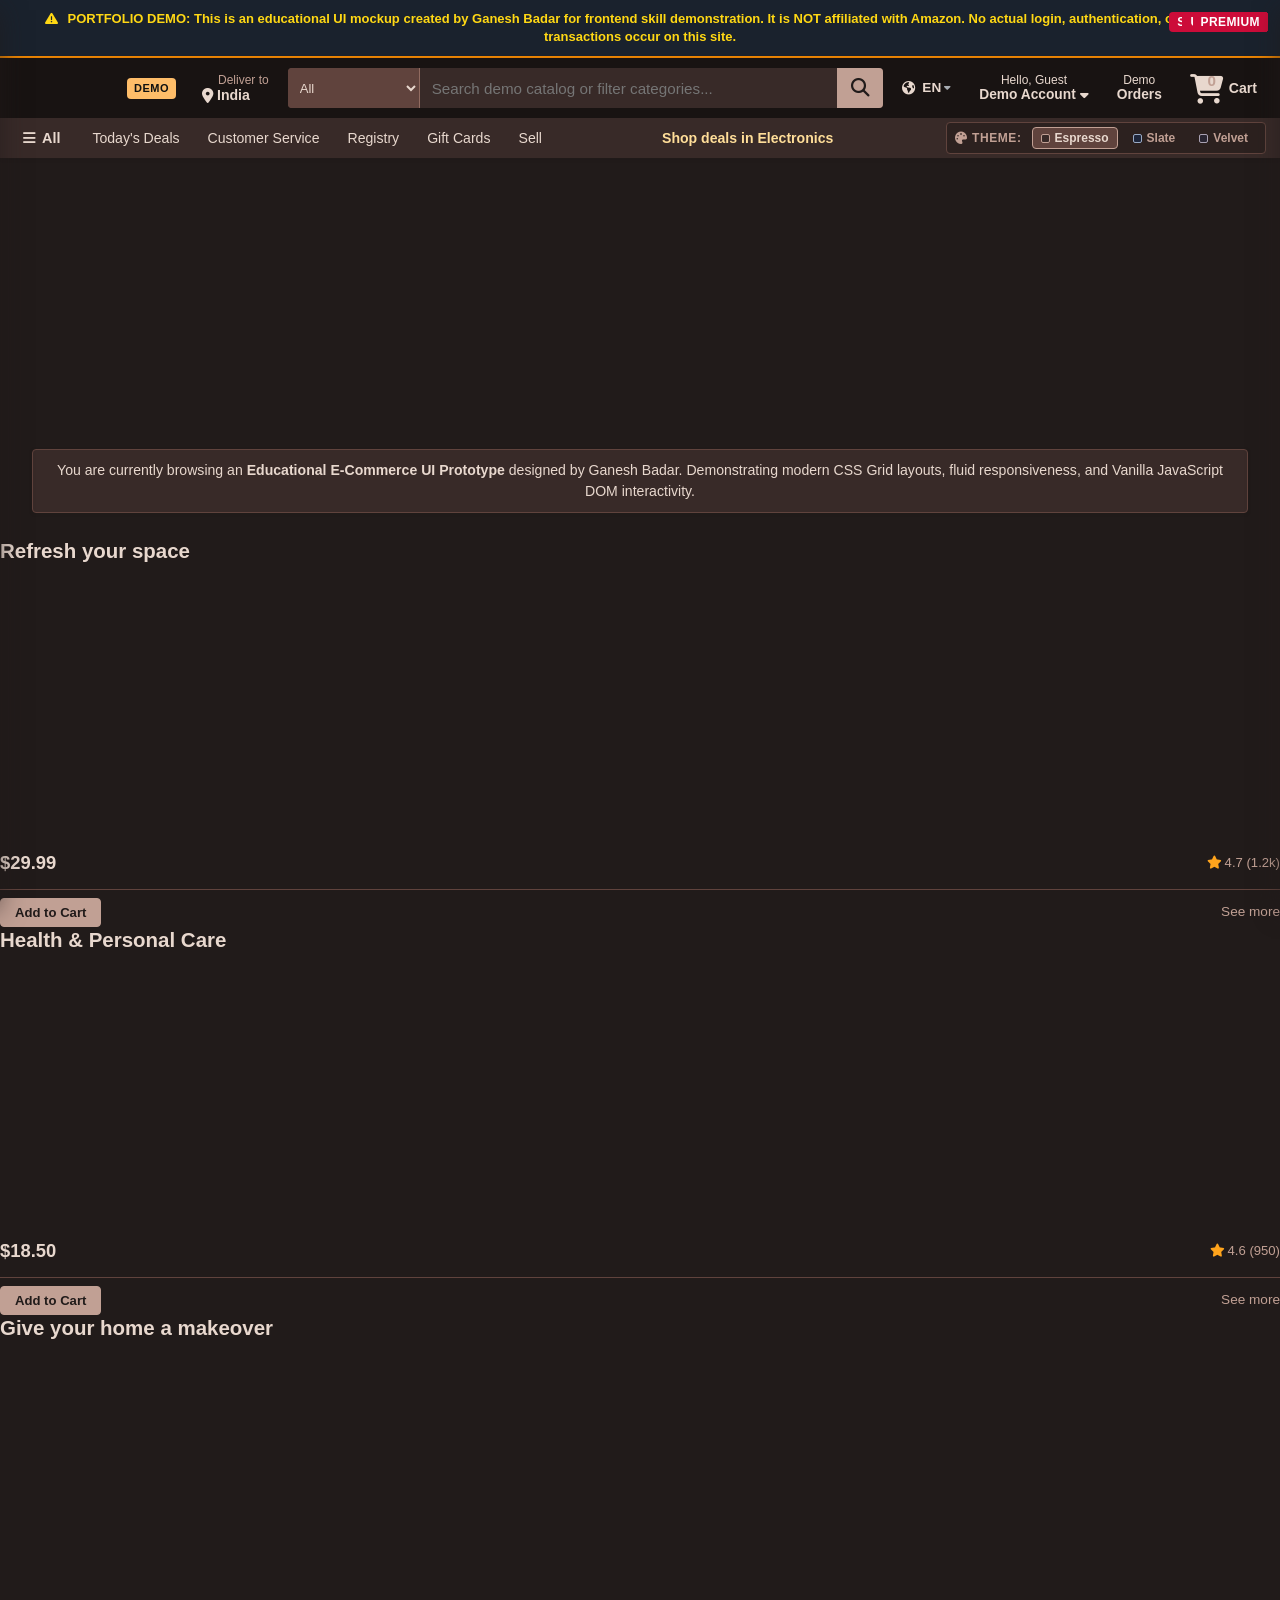
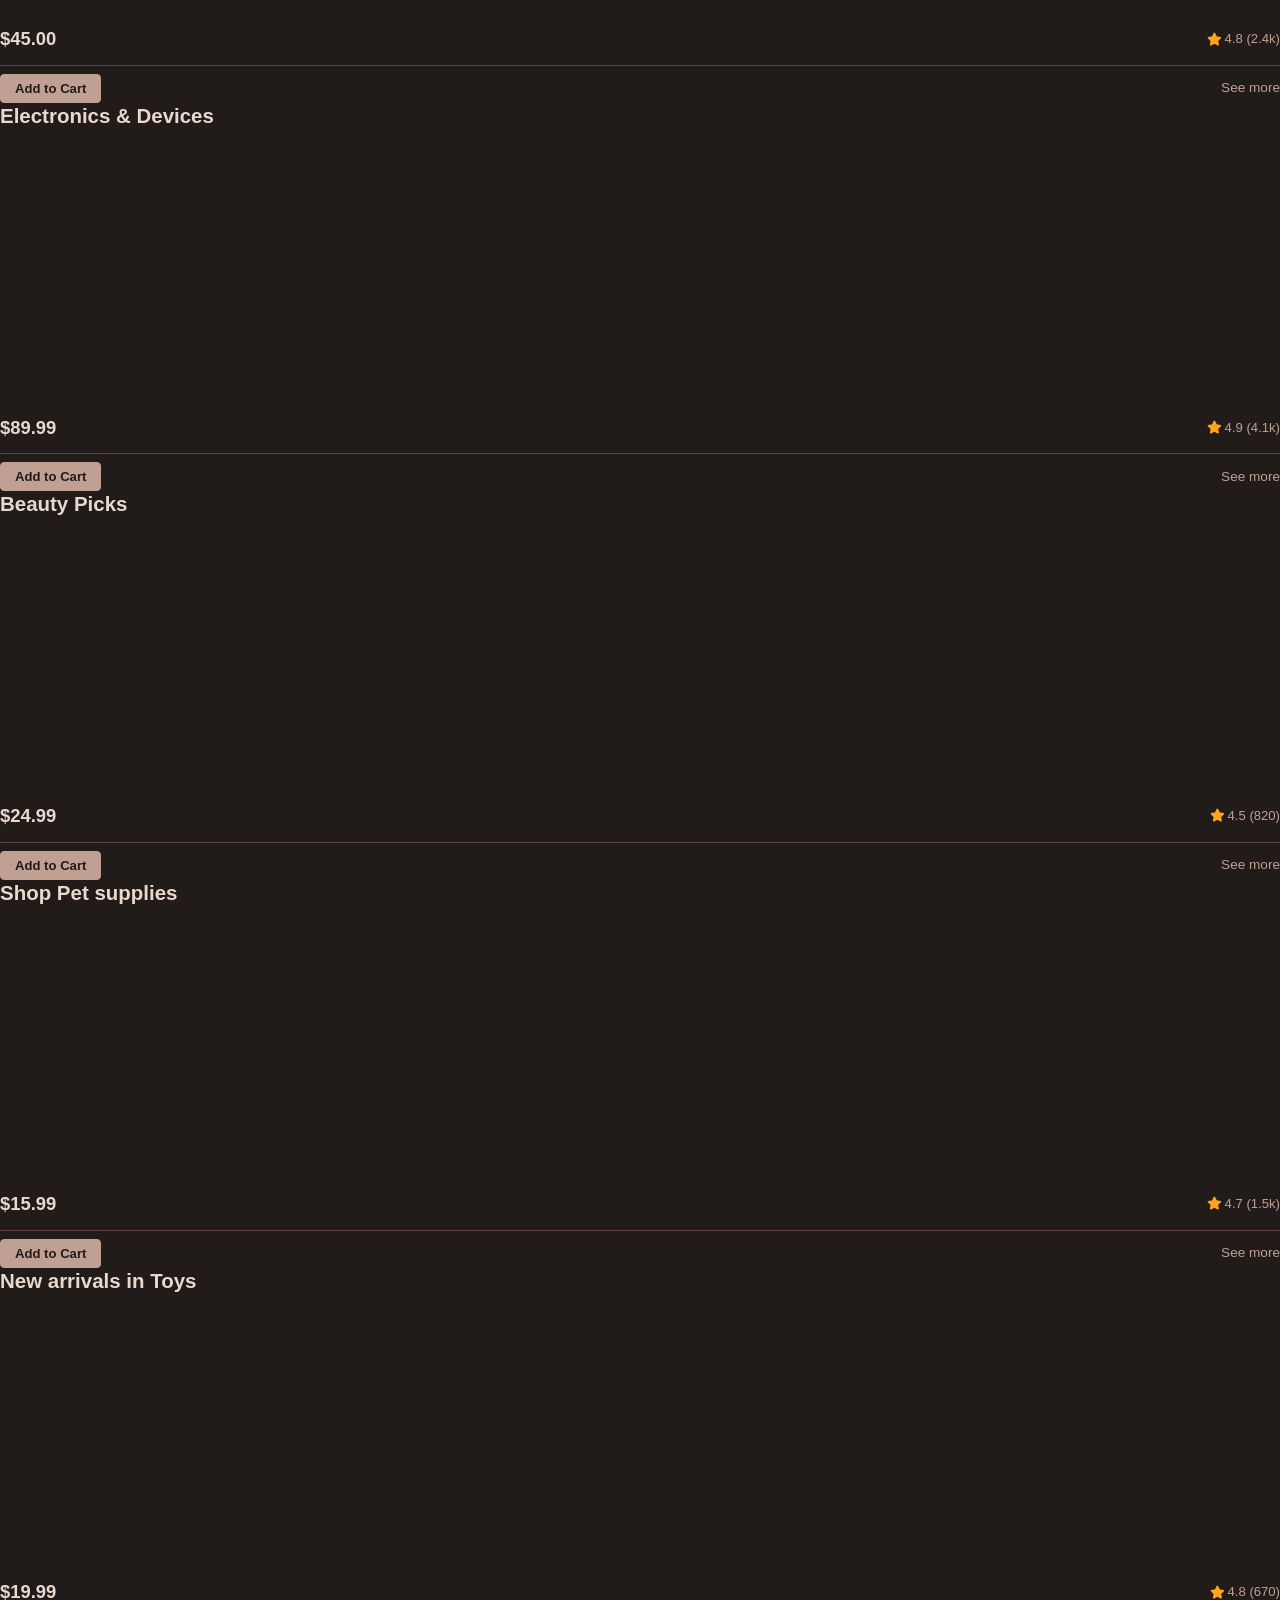
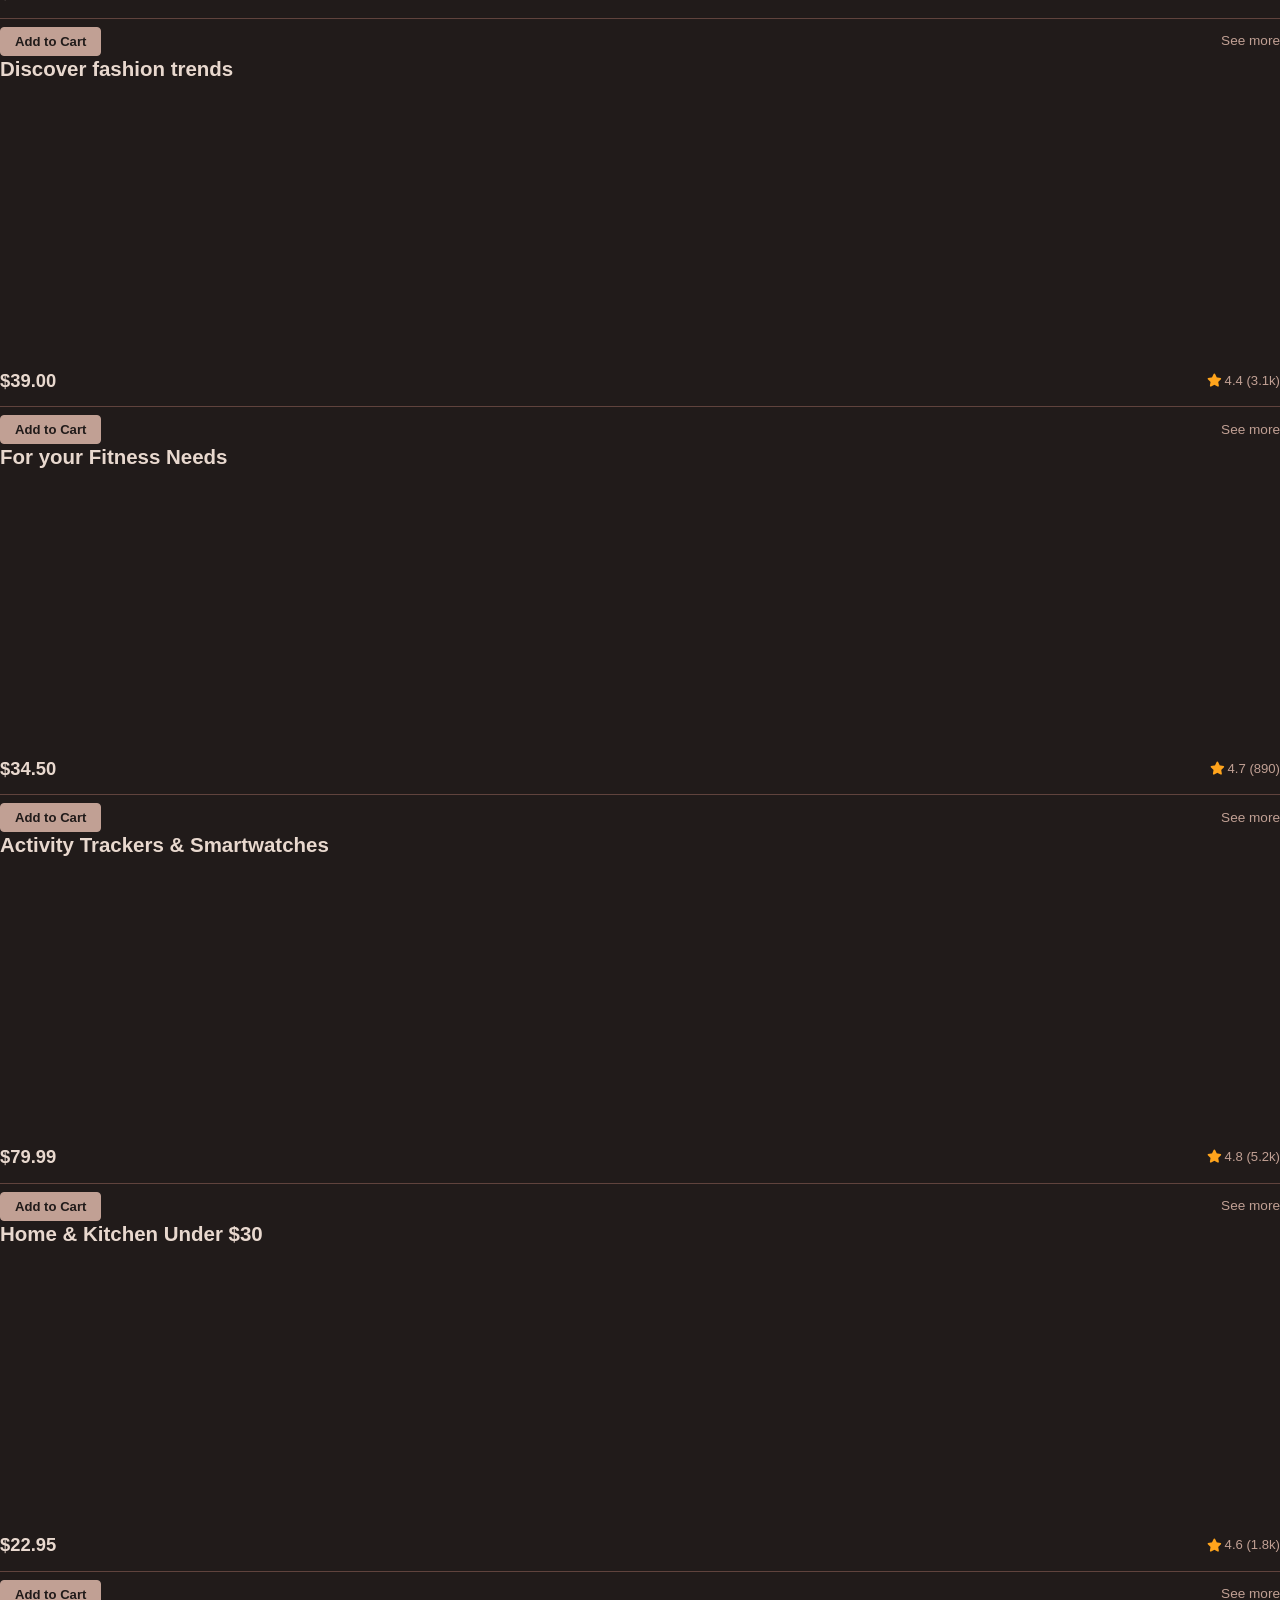
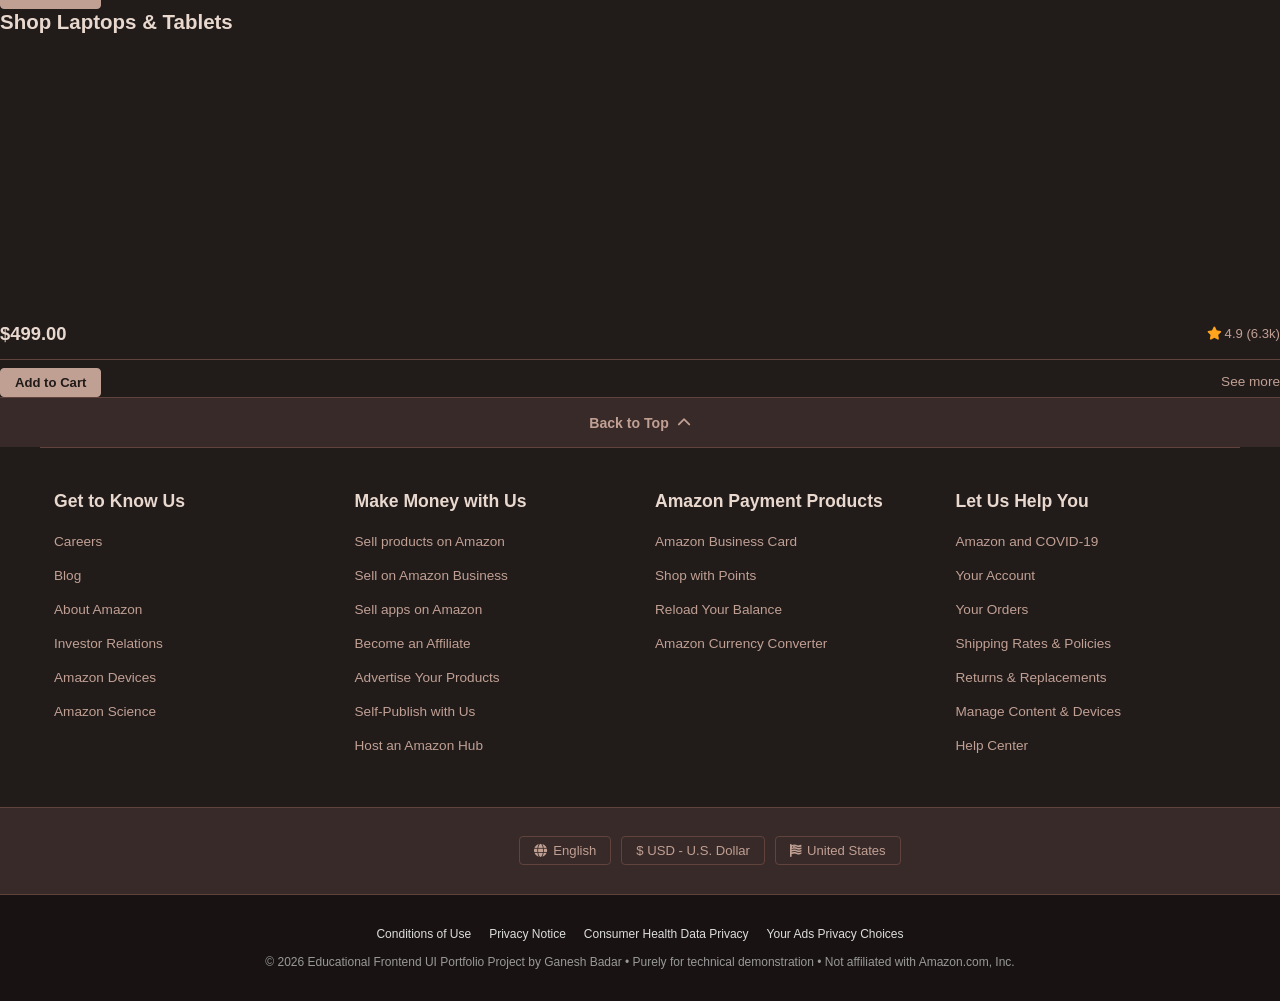
==== commit 2ae24c08: "feat(ui): add interactive palette switcher for all 3 color ramps and complete espresso bronze theme" ====
--- a/index.html
+++ b/index.html
@@ -178,6 +178,20 @@
         <div class="panel-deals">
           <a href="#electronics-deals" class="panel-link highlight-deal">Shop deals in Electronics</a>
         </div>
+
+        <!-- Interactive Theme Palette Switcher -->
+        <div class="palette-switcher" role="group" aria-label="Theme Palette Selector">
+          <span class="palette-switcher-label"><i class="fa-solid fa-palette" aria-hidden="true"></i> Theme:</span>
+          <button type="button" class="palette-btn active" data-palette-target="3" title="Palette 3: Warm Espresso Bronze (#211B1A → #E8D8CE)">
+            <span class="palette-swatch" style="background: #382A28; border: 1px solid #C1A094;"></span> Espresso
+          </button>
+          <button type="button" class="palette-btn" data-palette-target="1" title="Palette 1: Slate Steel Blue (#111522 → #DCE3EF)">
+            <span class="palette-swatch" style="background: #1E263B; border: 1px solid #98A9C4;"></span> Slate
+          </button>
+          <button type="button" class="palette-btn" data-palette-target="2" title="Palette 2: Obsidian Velvet (#17151C → #E2DDE7)">
+            <span class="palette-swatch" style="background: #292531; border: 1px solid #AAA2B3;"></span> Velvet
+          </button>
+        </div>
       </div>
     </header>
 
--- a/style.css
+++ b/style.css
@@ -5,33 +5,50 @@
    ========================================================================== */
 
 /* --------------------------------------------------------------------------
-   1. CSS RESET & DESIGN TOKENS
+   1. CSS RESET & DESIGN TOKENS (Interactive Multi-Palette Architecture)
    -------------------------------------------------------------------------- */
-:root {
-  /* Brand Palette */
-  --amazon-nav-bg: #131921;
-  --amazon-nav-belt: #0f1111;
-  --amazon-subnav-bg: #232f3e;
-  --amazon-yellow: #febd69;
-  --amazon-yellow-hover: #f3a847;
-  --amazon-orange: #f08804;
-  --amazon-orange-hover: #d67400;
-  --amazon-link: #007185;
-  --amazon-link-hover: #c7511f;
-  --amazon-body-bg: #e3e6e6;
-  --amazon-card-bg: #ffffff;
+:root,
+[data-palette="3"] {
+  /* Palette 3 (Default): Warm Espresso Bronze Ramp (#211B1A → #E8D8CE) */
+  --amazon-nav-bg: #211B1A;
+  --amazon-nav-belt: #181312;
+  --amazon-subnav-bg: #382A28;
+  --amazon-yellow: #C1A094;
+  --amazon-yellow-hover: #E8D8CE;
+  --amazon-orange: #C1A094;
+  --amazon-orange-hover: #E8D8CE;
+  --amazon-link: #C1A094;
+  --amazon-link-hover: #E8D8CE;
+  --amazon-body-bg: #211B1A;
+  --amazon-card-bg: #382A28;
   
   /* Text Colors */
-  --text-primary: #0f1111;
-  --text-secondary: #565959;
-  --text-white: #ffffff;
-  --text-muted: #cccccc;
+  --text-primary: #E8D8CE;
+  --text-secondary: #C1A094;
+  --text-white: #E8D8CE;
+  --text-muted: #C1A094;
+
+  /* Architectural Palette Tokens */
+  --border-subtle: #60433D;
+  --border-medium: #916B60;
+  --border-strong: #C1A094;
+  --action-solid: #C1A094;
+  --action-solid-hover: #E8D8CE;
+  --action-solid-text: #211B1A;
+
+  /* Palette 3 Ramps */
+  --palette-color-1: #211B1A;
+  --palette-color-2: #382A28;
+  --palette-color-3: #60433D;
+  --palette-color-4: #916B60;
+  --palette-color-5: #C1A094;
+  --palette-color-6: #E8D8CE;
 
   /* Elevation & Shadows */
-  --shadow-sm: 0 2px 5px rgba(0, 0, 0, 0.08);
-  --shadow-md: 0 4px 12px rgba(0, 0, 0, 0.12);
-  --shadow-lg: 0 10px 24px rgba(0, 0, 0, 0.18);
-  --shadow-search-focus: 0 0 0 3px rgba(240, 136, 4, 0.35);
+  --shadow-sm: 0 1px 3px rgba(33, 27, 26, 0.4);
+  --shadow-md: 0 4px 12px rgba(33, 27, 26, 0.5);
+  --shadow-lg: 0 10px 24px rgba(33, 27, 26, 0.6);
+  --shadow-search-focus: 0 0 0 3px rgba(193, 160, 148, 0.45);
 
   /* Transitions */
   --transition-fast: 0.15s ease-in-out;
@@ -42,6 +59,84 @@
   --radius-sm: 4px;
   --radius-md: 8px;
   --radius-full: 9999px;
+}
+
+/* Palette 1: Slate Steel Blue Ramp (#111522 → #DCE3EF) */
+[data-palette="1"] {
+  --amazon-nav-bg: #111522;
+  --amazon-nav-belt: #0b0e17;
+  --amazon-subnav-bg: #1E263B;
+  --amazon-yellow: #98A9C4;
+  --amazon-yellow-hover: #DCE3EF;
+  --amazon-orange: #98A9C4;
+  --amazon-orange-hover: #DCE3EF;
+  --amazon-link: #98A9C4;
+  --amazon-link-hover: #DCE3EF;
+  --amazon-body-bg: #111522;
+  --amazon-card-bg: #1E263B;
+  
+  --text-primary: #DCE3EF;
+  --text-secondary: #98A9C4;
+  --text-white: #DCE3EF;
+  --text-muted: #98A9C4;
+
+  --border-subtle: #303D59;
+  --border-medium: #536684;
+  --border-strong: #98A9C4;
+  --action-solid: #98A9C4;
+  --action-solid-hover: #DCE3EF;
+  --action-solid-text: #111522;
+
+  --palette-color-1: #111522;
+  --palette-color-2: #1E263B;
+  --palette-color-3: #303D59;
+  --palette-color-4: #536684;
+  --palette-color-5: #98A9C4;
+  --palette-color-6: #DCE3EF;
+
+  --shadow-sm: 0 1px 3px rgba(17, 21, 34, 0.4);
+  --shadow-md: 0 4px 12px rgba(17, 21, 34, 0.5);
+  --shadow-lg: 0 10px 24px rgba(17, 21, 34, 0.6);
+  --shadow-search-focus: 0 0 0 3px rgba(152, 169, 196, 0.45);
+}
+
+/* Palette 2: Obsidian Velvet Ramp (#17151C → #E2DDE7) */
+[data-palette="2"] {
+  --amazon-nav-bg: #17151C;
+  --amazon-nav-belt: #0f0d12;
+  --amazon-subnav-bg: #292531;
+  --amazon-yellow: #AAA2B3;
+  --amazon-yellow-hover: #E2DDE7;
+  --amazon-orange: #AAA2B3;
+  --amazon-orange-hover: #E2DDE7;
+  --amazon-link: #AAA2B3;
+  --amazon-link-hover: #E2DDE7;
+  --amazon-body-bg: #17151C;
+  --amazon-card-bg: #292531;
+  
+  --text-primary: #E2DDE7;
+  --text-secondary: #AAA2B3;
+  --text-white: #E2DDE7;
+  --text-muted: #AAA2B3;
+
+  --border-subtle: #45404F;
+  --border-medium: #716879;
+  --border-strong: #AAA2B3;
+  --action-solid: #AAA2B3;
+  --action-solid-hover: #E2DDE7;
+  --action-solid-text: #17151C;
+
+  --palette-color-1: #17151C;
+  --palette-color-2: #292531;
+  --palette-color-3: #45404F;
+  --palette-color-4: #716879;
+  --palette-color-5: #AAA2B3;
+  --palette-color-6: #E2DDE7;
+
+  --shadow-sm: 0 1px 3px rgba(23, 21, 28, 0.4);
+  --shadow-md: 0 4px 12px rgba(23, 21, 28, 0.5);
+  --shadow-lg: 0 10px 24px rgba(23, 21, 28, 0.6);
+  --shadow-search-focus: 0 0 0 3px rgba(170, 162, 179, 0.45);
 }
 
 *,
@@ -255,7 +350,7 @@
   flex: 1;
   max-width: 800px;
   height: 40px;
-  background-color: var(--amazon-yellow);
+  background-color: var(--border-subtle);
   border-radius: var(--radius-sm);
   position: relative;
   transition: box-shadow var(--transition-fast);
@@ -266,8 +361,8 @@
 }
 
 .search-select {
-  background-color: #f3f3f3;
-  color: #333333;
+  background-color: var(--border-subtle);
+  color: var(--text-primary);
   width: auto;
   min-width: 52px;
   padding: 0 8px;
@@ -275,7 +370,7 @@
   border: none;
   border-top-left-radius: var(--radius-sm);
   border-bottom-left-radius: var(--radius-sm);
-  border-right: 1px solid #dcdcdc;
+  border-right: 1px solid var(--border-medium);
   cursor: pointer;
   outline: none;
 }
@@ -290,14 +385,14 @@
   border: none;
   outline: none;
   color: var(--text-primary);
-  background-color: #ffffff;
+  background-color: var(--amazon-card-bg);
 }
 
 .clear-search-btn {
-  background: #ffffff;
+  background: var(--amazon-card-bg);
   border: none;
   padding: 0 10px;
-  color: #888888;
+  color: var(--text-muted);
   cursor: pointer;
   display: flex;
   align-items: center;
@@ -314,8 +409,8 @@
   justify-content: center;
   align-items: center;
   font-size: 1.15rem;
-  color: #111111;
-  background-color: var(--amazon-yellow);
+  color: var(--action-solid-text);
+  background-color: var(--action-solid);
   border: none;
   border-top-right-radius: var(--radius-sm);
   border-bottom-right-radius: var(--radius-sm);
@@ -324,7 +419,8 @@
 }
 
 .search-icon:hover {
-  background-color: var(--amazon-yellow-hover);
+  background-color: var(--action-solid-hover);
+  color: var(--action-solid-text);
 }
 
 /* Language Selector */
@@ -352,11 +448,11 @@
   position: absolute;
   top: 100%;
   left: 0;
-  background-color: #ffffff;
+  background-color: var(--amazon-card-bg);
   color: var(--text-primary);
   box-shadow: var(--shadow-md);
   border-radius: var(--radius-sm);
-  border: 1px solid #dddddd;
+  border: 1px solid var(--border-subtle);
   list-style: none;
   width: 150px;
   padding: 6px 0;
@@ -379,8 +475,8 @@
 }
 
 .dropdown-menu li:hover {
-  background-color: #f0f2f2;
-  color: var(--amazon-link);
+  background-color: var(--border-subtle);
+  color: var(--text-primary);
 }
 
 .dropdown-menu li i {
@@ -513,7 +609,8 @@
   width: 360px;
   max-width: 85vw;
   height: 100vh;
-  background-color: #ffffff;
+  background-color: var(--amazon-body-bg);
+  border-right: 1px solid var(--border-subtle);
   z-index: 1000;
   transform: translateX(-100%);
   transition: transform var(--transition-drawer);
@@ -561,14 +658,14 @@
 }
 
 .drawer-section {
-  border-bottom: 1px solid #e7e7e7;
+  border-bottom: 1px solid var(--border-subtle);
   padding-bottom: 14px;
   margin-bottom: 14px;
 }
 
 .drawer-section h3 {
   font-size: 0.95rem;
-  color: #111111;
+  color: var(--text-secondary);
   font-weight: 700;
   padding: 8px 24px;
   text-transform: uppercase;
@@ -584,20 +681,20 @@
   justify-content: space-between;
   align-items: center;
   padding: 10px 24px;
-  color: #333333;
+  color: var(--text-primary);
   text-decoration: none;
   font-size: 0.9rem;
   transition: background-color var(--transition-fast), color var(--transition-fast);
 }
 
 .drawer-section li a:hover {
-  background-color: #f1f2f2;
-  color: var(--amazon-link);
+  background-color: var(--border-subtle);
+  color: var(--text-primary);
 }
 
 .drawer-section li a i {
   font-size: 0.75rem;
-  color: #888888;
+  color: var(--text-muted);
 }
 
 /* Drawers backdrop overlay */
@@ -630,7 +727,8 @@
   width: 420px;
   max-width: 90vw;
   height: 100vh;
-  background-color: #ffffff;
+  background-color: var(--amazon-body-bg);
+  border-left: 1px solid var(--border-subtle);
   z-index: 1000;
   transform: translateX(100%);
   transition: transform var(--transition-drawer);
@@ -672,7 +770,7 @@
   flex: 1;
   overflow-y: auto;
   padding: 18px;
-  background-color: #f8f9f9;
+  background-color: var(--amazon-body-bg);
 }
 
 .empty-cart-view {
@@ -697,7 +795,8 @@
 .cart-item-card {
   display: flex;
   gap: 12px;
-  background: #ffffff;
+  background: var(--amazon-card-bg);
+  border: 1px solid var(--border-subtle);
   padding: 14px;
   border-radius: var(--radius-md);
   margin-bottom: 12px;
@@ -728,7 +827,7 @@
 .cart-item-price {
   font-size: 0.95rem;
   font-weight: 700;
-  color: #b12704;
+  color: var(--text-primary);
 }
 
 .cart-item-controls {
@@ -741,8 +840,8 @@
 .btn-qty {
   width: 24px;
   height: 24px;
-  border: 1px solid #cccccc;
-  background: #f0f2f2;
+  border: 1px solid var(--border-subtle);
+  background: var(--border-subtle);
   border-radius: var(--radius-sm);
   cursor: pointer;
   font-weight: 700;
@@ -763,8 +862,9 @@
 
 .cart-drawer-footer {
   padding: 18px 20px;
-  border-top: 1px solid #e3e6e6;
-  background-color: #ffffff;
+  border-top: 1px solid var(--border-subtle);
+  background-color: var(--amazon-card-bg);
+  color: var(--text-primary);
 }
 
 .cart-subtotal {
@@ -778,8 +878,8 @@
 .btn-checkout {
   width: 100%;
   padding: 12px;
-  background-color: var(--amazon-yellow);
-  color: var(--text-primary);
+  background-color: var(--action-solid);
+  color: var(--action-solid-text);
   font-weight: 700;
   font-size: 0.95rem;
   border: none;
@@ -790,7 +890,8 @@
 }
 
 .btn-checkout:hover {
-  background-color: var(--amazon-yellow-hover);
+  background-color: var(--action-solid-hover);
+  color: var(--action-solid-text);
 }
 
 .btn-clear-cart {
@@ -829,13 +930,15 @@
 }
 
 .modal-dialog {
-  background: #ffffff;
+  background: var(--amazon-card-bg);
+  border: 1px solid var(--border-subtle);
   width: 440px;
   max-width: 90vw;
   border-radius: var(--radius-md);
   box-shadow: var(--shadow-lg);
   overflow: hidden;
   animation: modalScale 0.25s ease-out;
+  color: var(--text-primary);
 }
 
 @keyframes modalScale {
@@ -848,7 +951,8 @@
 }
 
 .modal-header {
-  background-color: #f0f2f2;
+  background-color: var(--border-subtle);
+  color: var(--text-primary);
   padding: 14px 20px;
   display: flex;
   justify-content: space-between;
@@ -921,15 +1025,16 @@
 
 .modal-footer {
   padding: 12px 20px;
-  background-color: #f0f2f2;
+  background-color: var(--border-subtle);
   text-align: right;
-  border-top: 1px solid #d5d9d9;
+  border-top: 1px solid var(--border-medium);
 }
 
 .btn-save-location {
   padding: 8px 24px;
-  background-color: var(--amazon-yellow);
-  border: 1px solid #a88734;
+  background-color: var(--action-solid);
+  color: var(--action-solid-text);
+  border: 1px solid var(--action-solid);
   border-radius: var(--radius-sm);
   font-weight: 700;
   font-size: 0.88rem;
@@ -940,7 +1045,7 @@
    8. HERO BANNER SECTION
    -------------------------------------------------------------------------- */
 .hero-section {
-  background-image: linear-gradient(to bottom, rgba(0, 0, 0, 0) 60%, var(--amazon-body-bg) 100%),
+  background-image: linear-gradient(to bottom, rgba(33, 27, 26, 0.25) 30%, var(--amazon-body-bg) 100%),
     url('hero_image.jpg');
   background-size: cover;
   background-position: center top;
@@ -953,8 +1058,9 @@
 }
 
 .hero-msg {
-  background-color: #f5f6f6;
-  color: var(--text-primary);
+  background-color: var(--amazon-card-bg);
+  color: var(--text-primary);
+  border: 1px solid var(--border-subtle);
   min-height: 44px;
   padding: 10px 20px;
   display: flex;
@@ -991,7 +1097,9 @@
   max-width: 1460px;
   margin: 10px auto 0;
   width: 95%;
-  background: #ffffff;
+  background: var(--amazon-card-bg);
+  border: 1px solid var(--border-subtle);
+  color: var(--text-primary);
   padding: 10px 18px;
   border-radius: var(--radius-sm);
   box-shadow: var(--shadow-sm);
@@ -1003,10 +1111,11 @@
 }
 
 .btn-reset-filter {
-  background: var(--amazon-yellow);
-  border: 1px solid #d5a32b;
+  background: var(--action-solid);
+  color: var(--action-solid-text);
+  border: 1px solid var(--action-solid);
   padding: 6px 14px;
-  border-radius: var(--radius-full);
+  border-radius: var(--radius-sm);
   font-size: 0.82rem;
   font-weight: 700;
   cursor: pointer;
@@ -1015,33 +1124,8 @@
   gap: 6px;
 }
 
-/* --------------------------------------------------------------------------
-   10. CMS-DRIVEN PRODUCT SHOP SECTION (FLUID GRID)
-   -------------------------------------------------------------------------- */
-.shop-section {
-  display: grid;
-  grid-template-columns: repeat(4, 1fr);
-  gap: 20px;
-  max-width: 1460px;
-  width: 95%;
-  margin: -100px auto 30px;
-  position: relative;
-  z-index: 3;
-}
-
-.box {
-  background-color: var(--amazon-card-bg);
-  padding: 20px 18px 16px;
-  border-radius: var(--radius-sm);
-  box-shadow: var(--shadow-sm);
-  display: flex;
-  flex-direction: column;
-  transition: transform var(--transition-normal), box-shadow var(--transition-normal);
-  position: relative;
-  overflow: hidden;
-}
-
 .box:hover {
+  border-color: var(--border-medium);
   transform: translateY(-4px);
   box-shadow: var(--shadow-md);
 }
@@ -1068,7 +1152,7 @@
 }
 
 .box h2 {
-  font-size: 1.15rem;
+  font-size: 1.28rem;
   font-weight: 700;
   color: var(--text-primary);
   line-height: 1.3;
@@ -1099,13 +1183,13 @@
 }
 
 .box-price {
-  font-size: 1.1rem;
-  font-weight: 700;
-  color: #b12704;
+  font-size: 1.15rem;
+  font-weight: 700;
+  color: var(--text-primary);
 }
 
 .box-rating {
-  color: #007185;
+  color: var(--text-secondary);
   font-size: 0.82rem;
   display: flex;
   align-items: center;
@@ -1122,14 +1206,14 @@
   align-items: center;
   justify-content: space-between;
   padding-top: 8px;
-  border-top: 1px solid #f2f2f2;
+  border-top: 1px solid var(--border-subtle);
 }
 
 .btn-add-cart {
-  background-color: var(--amazon-yellow);
-  color: var(--text-primary);
-  border: 1px solid #a88734;
-  border-radius: var(--radius-full);
+  background-color: var(--action-solid);
+  color: var(--action-solid-text);
+  border: 1px solid var(--action-solid);
+  border-radius: 4px;
   padding: 6px 14px;
   font-size: 0.82rem;
   font-weight: 600;
@@ -1138,11 +1222,12 @@
 }
 
 .btn-add-cart:hover {
-  background-color: var(--amazon-yellow-hover);
+  background-color: var(--action-solid-hover);
+  color: var(--action-solid-text);
 }
 
 .see-more-link {
-  color: var(--amazon-link);
+  color: var(--text-secondary);
   font-size: 0.85rem;
   text-decoration: none;
   font-weight: 500;
@@ -1155,13 +1240,15 @@
 
 /* No results fallback view */
 .no-results-view {
-  background: #ffffff;
+  background: var(--amazon-card-bg);
+  border: 1px solid var(--border-subtle);
   max-width: 600px;
   margin: 30px auto;
   padding: 40px 20px;
   border-radius: var(--radius-md);
   text-align: center;
   box-shadow: var(--shadow-sm);
+  color: var(--text-primary);
 }
 
 .no-results-view i {
@@ -1222,8 +1309,8 @@
 
 .foot-panel1 {
   width: 100%;
-  background-color: #37475a;
-  color: var(--text-white);
+  background-color: var(--amazon-subnav-bg);
+  color: var(--text-secondary);
   height: 50px;
   display: flex;
   justify-content: center;
@@ -1233,15 +1320,18 @@
   border: none;
   cursor: pointer;
   gap: 8px;
+  border-top: 1px solid var(--border-subtle);
   transition: background-color var(--transition-fast);
 }
 
 .foot-panel1:hover {
-  background-color: #485769;
+  background-color: var(--border-subtle);
+  color: var(--text-primary);
 }
 
 .foot-panel2 {
-  background-color: var(--amazon-subnav-bg);
+  background-color: var(--amazon-body-bg);
+  border-top: 1px solid var(--border-subtle);
   color: var(--text-white);
   padding: 40px 14px;
   display: grid;
@@ -1252,9 +1342,10 @@
 }
 
 .foot-column h3 {
-  font-size: 0.98rem;
+  font-size: 1.1rem;
   font-weight: 700;
   margin-bottom: 14px;
+  color: var(--text-primary);
 }
 
 .foot-column ul {
@@ -1266,7 +1357,7 @@
 }
 
 .foot-column ul li a {
-  color: #dddddd;
+  color: var(--text-secondary);
   text-decoration: none;
   font-size: 0.85rem;
   transition: color var(--transition-fast);
@@ -1279,7 +1370,7 @@
 
 .foot-panel3 {
   background-color: var(--amazon-subnav-bg);
-  border-top: 1px solid #3a4553;
+  border-top: 1px solid var(--border-subtle);
   padding: 24px 14px;
   display: flex;
   justify-content: center;
@@ -1296,8 +1387,8 @@
 
 .foot-btn {
   background: transparent;
-  border: 1px solid #848688;
-  color: #cccccc;
+  border: 1px solid var(--border-subtle);
+  color: var(--text-secondary);
   padding: 6px 14px;
   border-radius: var(--radius-sm);
   font-size: 0.82rem;
@@ -1314,8 +1405,9 @@
 }
 
 .foot-panel4 {
-  background-color: #131a22;
-  color: #999999;
+  background-color: var(--amazon-nav-belt);
+  color: var(--text-muted);
+  border-top: 1px solid var(--border-subtle);
   padding: 30px 14px;
   text-align: center;
   font-size: 0.75rem;
@@ -1447,3 +1539,64 @@
     gap: 10px;
   }
 }
+
+
+/* --------------------------------------------------------------------------
+   PALETTE SWITCHER COMPONENT
+   -------------------------------------------------------------------------- */
+.palette-switcher {
+  display: inline-flex;
+  align-items: center;
+  gap: 6px;
+  margin-left: auto;
+  padding: 4px 8px;
+  background-color: rgba(0, 0, 0, 0.22);
+  border: 1px solid var(--border-subtle);
+  border-radius: var(--radius-sm);
+}
+
+.palette-switcher-label {
+  font-size: 0.75rem;
+  font-weight: 700;
+  color: var(--text-secondary);
+  display: inline-flex;
+  align-items: center;
+  gap: 4px;
+  text-transform: uppercase;
+  letter-spacing: 0.05em;
+  padding-right: 4px;
+}
+
+.palette-btn {
+  display: inline-flex;
+  align-items: center;
+  gap: 5px;
+  background: transparent;
+  border: 1px solid transparent;
+  color: var(--text-secondary);
+  padding: 3px 8px;
+  font-size: 0.75rem;
+  font-weight: 600;
+  border-radius: var(--radius-sm);
+  cursor: pointer;
+  transition: all var(--transition-fast);
+}
+
+.palette-btn:hover {
+  background-color: var(--border-subtle);
+  color: var(--text-primary);
+}
+
+.palette-btn.active {
+  background-color: var(--border-subtle);
+  border-color: var(--border-strong);
+  color: var(--text-primary);
+}
+
+.palette-swatch {
+  width: 9px;
+  height: 9px;
+  border-radius: 2px;
+  display: inline-block;
+  flex-shrink: 0;
+}
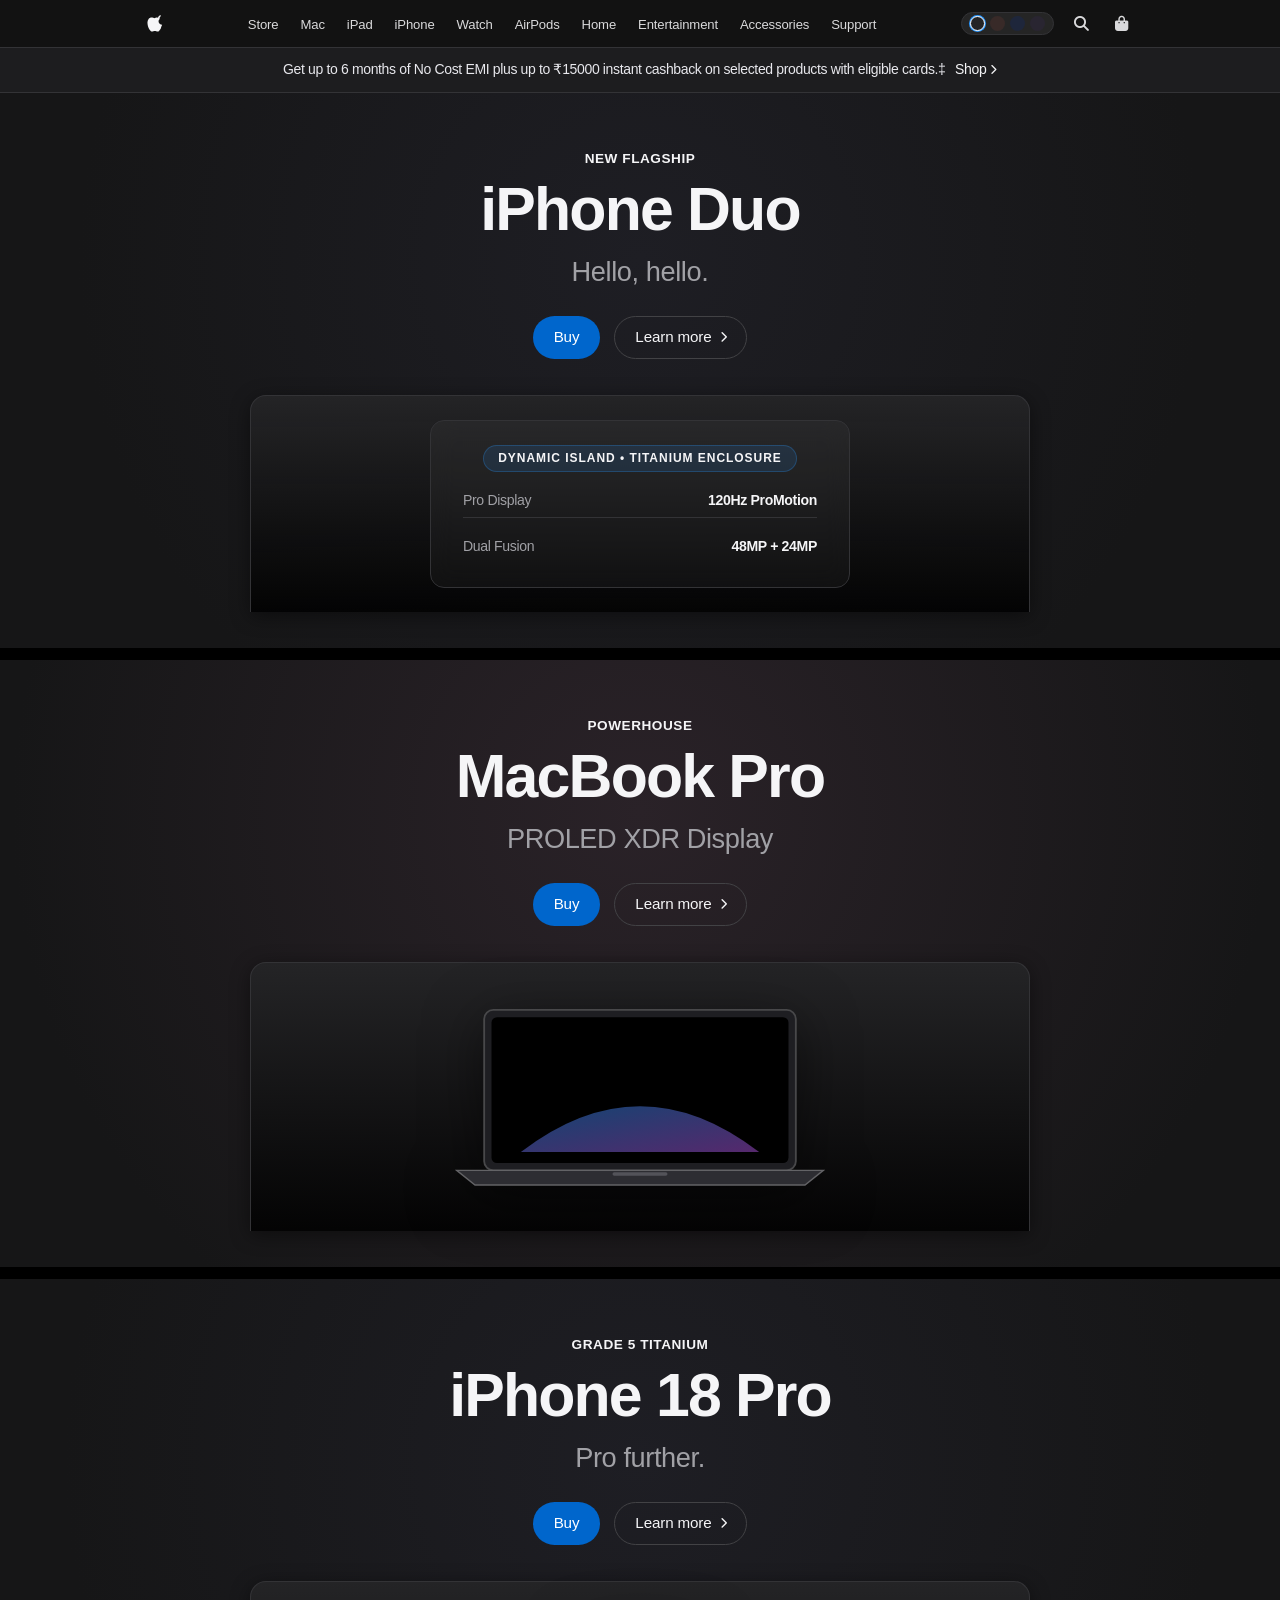
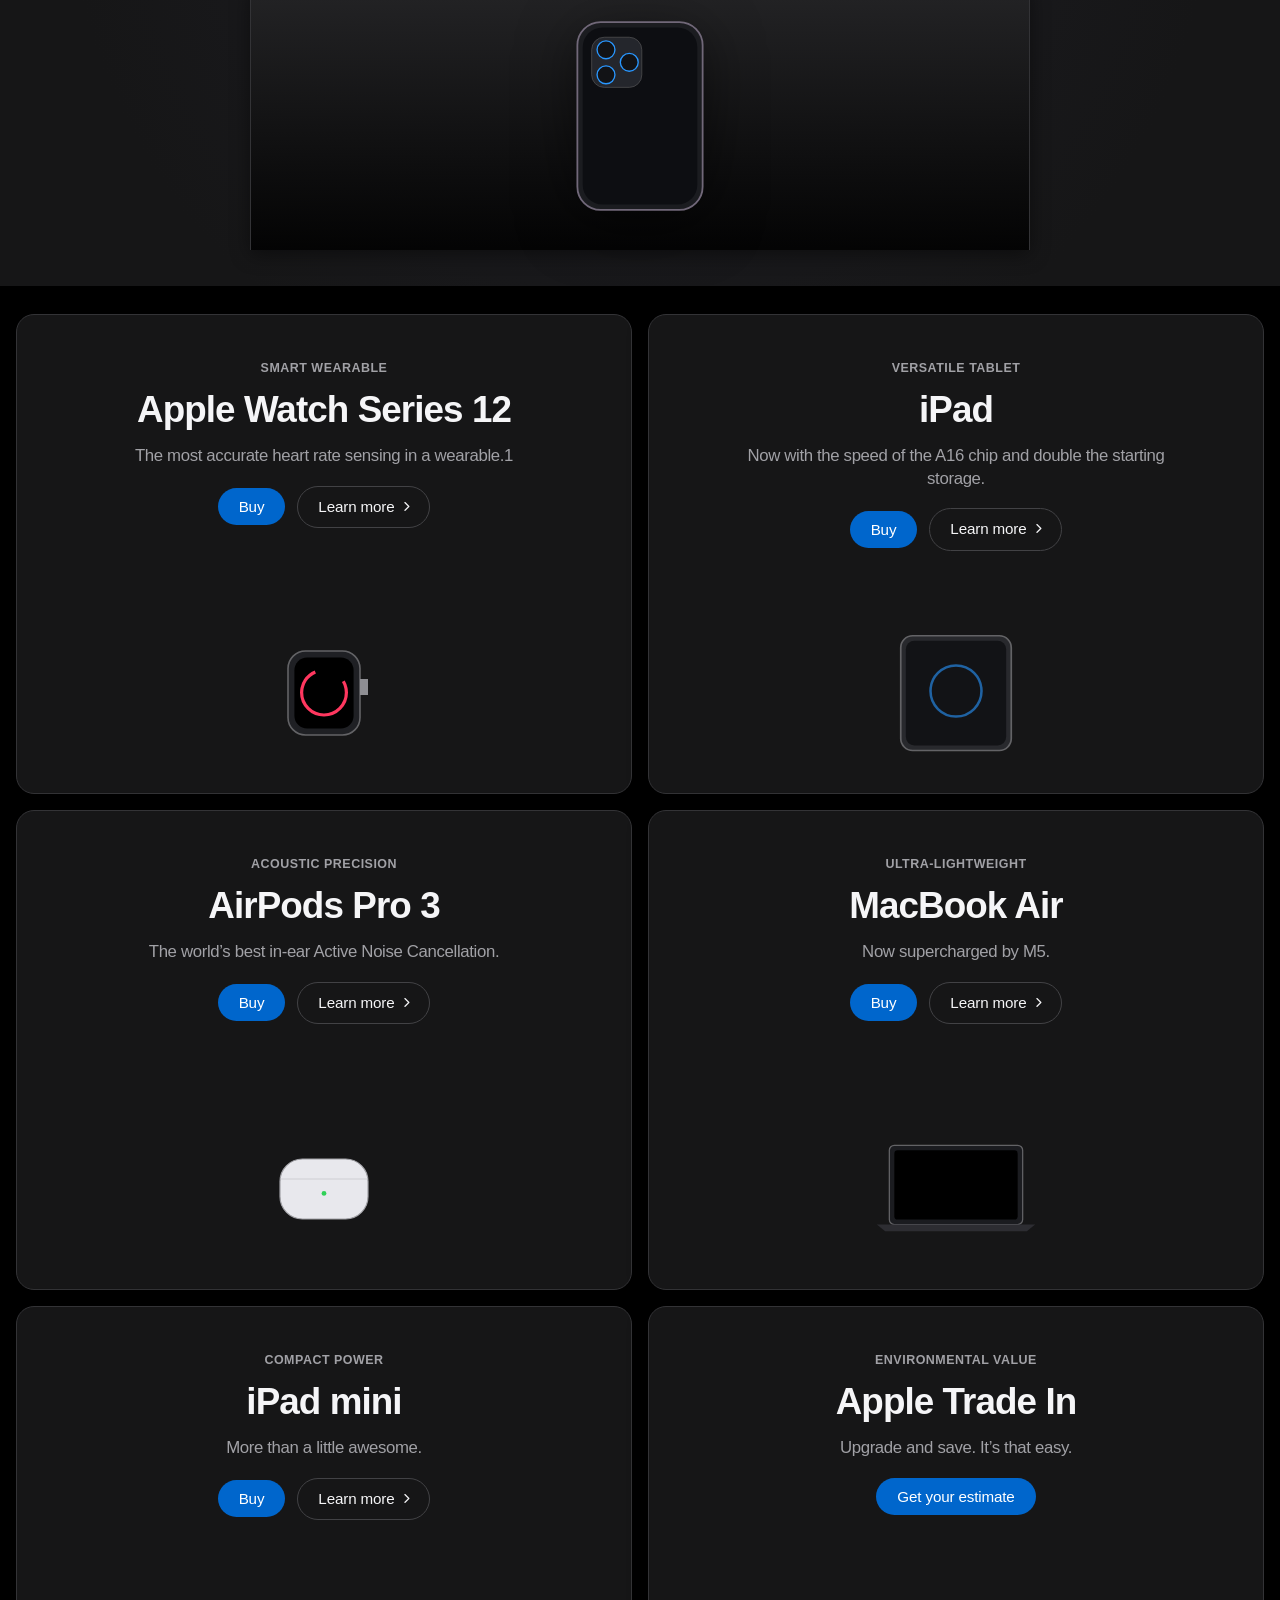
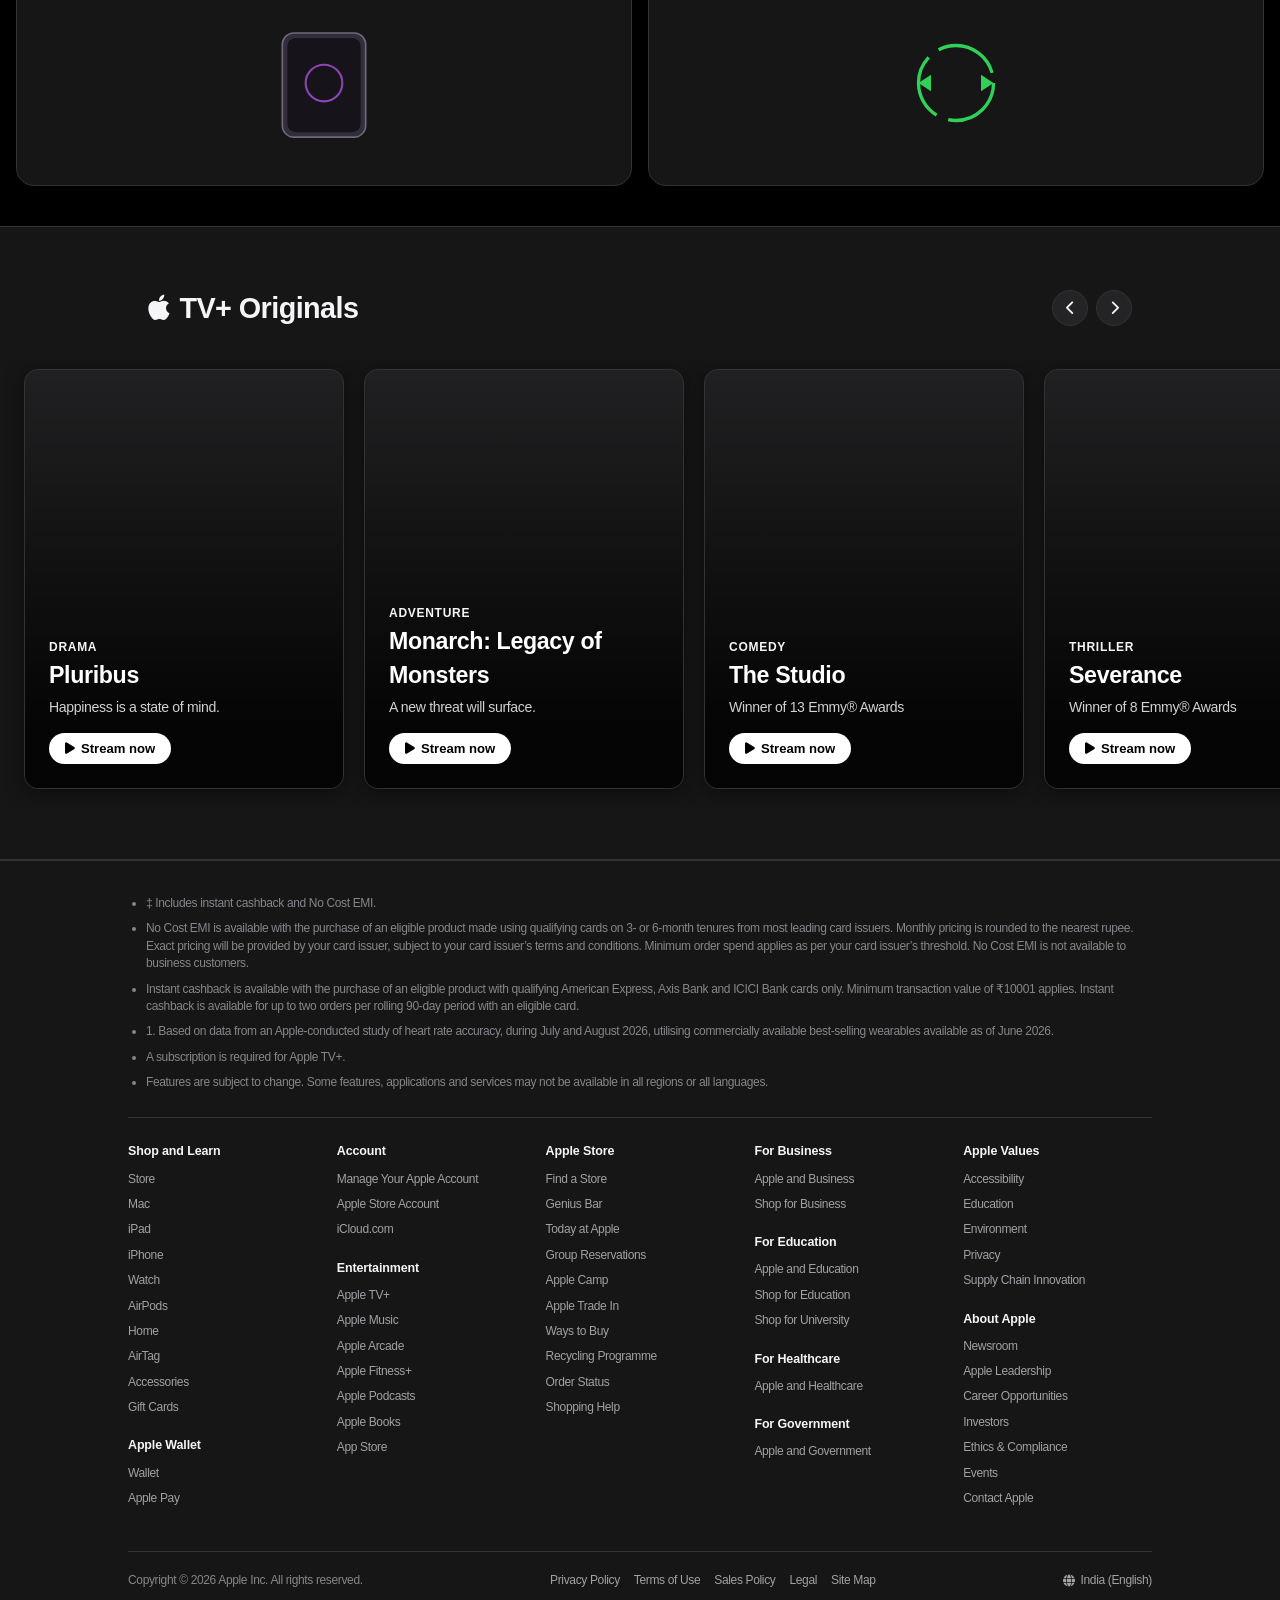
==== commit 77856c6f: "feat(ui): recreate flagship store and product showcase based on official design system specification" ====
--- a/index.html
+++ b/index.html
@@ -1,39 +1,19 @@
 <!DOCTYPE html>
-<html lang="en">
+<html lang="en" data-palette="cupertino">
   <head>
     <meta charset="UTF-8" />
-    <meta http-equiv="X-UA-Compatible" content="IE=edge" />
     <meta name="viewport" content="width=device-width, initial-scale=1.0" />
-    
-    <!-- SEO & Metadata -->
-    <title>Educational E-Commerce UI Demo | Frontend Portfolio Showcase</title>
     <meta
       name="description"
-      content="Educational E-Commerce UI layout clone built with HTML5, CSS3, and JavaScript by Ganesh Badar for portfolio skill demonstration. Not affiliated with Amazon."
+      content="Apple (India) — Official Flagship Store & Product Showcase. Explore iPhone Duo, MacBook Pro PROLED XDR, iPhone 18 Pro, Apple Watch Series 12, iPad, AirPods Pro 3, and Apple TV+."
     />
-    <meta name="keywords" content="Frontend Portfolio, HTML5, CSS3, JavaScript, Responsive Web Design, UI Clone, Educational Demo" />
-    <meta name="author" content="Ganesh Badar" />
-    
-    <!-- Open Graph / Social Sharing -->
-    <meta property="og:title" content="Educational E-Commerce UI Demo | Ganesh Badar" />
-    <meta property="og:description" content="Responsive UI demo featuring dynamic search, cart system, and mobile drawer for portfolio review." />
-    <meta property="og:type" content="website" />
-    
-    <!-- Favicon -->
-    <link rel="icon" type="image/png" href="amazon_logo.png" />
-
-    <!-- Google Fonts -->
-    <link rel="preconnect" href="https://fonts.googleapis.com" />
-    <link rel="preconnect" href="https://fonts.gstatic.com" crossorigin />
-    <link
-      href="https://fonts.googleapis.com/css2?family=Inter:wght@400;500;600;700&display=swap"
-      rel="stylesheet"
-    />
-
-    <!-- Font Awesome Icons -->
+    <title>Apple (India) — Official Store &amp; Flagship Product Showcase</title>
+
+    <!-- FontAwesome for Cupertino Navigation & Icons -->
     <link
       rel="stylesheet"
       href="https://cdnjs.cloudflare.com/ajax/libs/font-awesome/6.5.1/css/all.min.css"
+      integrity="sha512-DTOQO9RWCH3ppGqcWaEA1BIZOC6xxalwEsw9c2QQeAIftl+Vegovlnee1c9QX4TctnWMn13TZye+giMm8e2LwA=="
       crossorigin="anonymous"
       referrerpolicy="no-referrer"
     />
@@ -42,598 +22,675 @@
     <link rel="stylesheet" href="style.css" />
   </head>
   <body>
-    <!-- Top Skip Link for Accessibility -->
+    <!-- Accessibility Skip Link -->
     <a href="#main-content" class="skip-link">Skip to main content</a>
 
-    <!-- EDUCATIONAL DEMO DISCLAIMER BANNER (Prevents Safe Browsing / Phishing False Positives) -->
-    <div class="educational-banner" style="background: #1a222d; color: #ffd814; padding: 10px 18px; font-size: 13px; text-align: center; border-bottom: 2px solid #f08804; font-weight: 600; line-height: 1.4;">
-      <i class="fa-solid fa-triangle-exclamation" style="margin-right: 6px;"></i>
-      <strong>PORTFOLIO DEMO:</strong> This is an educational UI mockup created by Ganesh Badar for frontend skill demonstration. It is NOT affiliated with Amazon. No actual login, authentication, or payment transactions occur on this site.
+    <!-- GLOBAL NAVIGATION (Frosted Glass Cupertino Header) -->
+    <header class="global-nav" role="banner">
+      <div class="global-nav-inner">
+        <!-- Apple Brand Logo -->
+        <a href="#store" class="nav-brand-logo" aria-label="Apple Home">
+          <svg width="17" height="21" viewBox="0 0 170 170" fill="currentColor" aria-hidden="true">
+            <path d="M150.37 130.25c-2.45 5.66-5.35 10.87-8.71 15.66-4.58 6.53-8.33 11.05-11.22 13.56-4.48 4.12-9.28 6.23-14.42 6.35-3.69 0-8.14-1.05-13.32-3.18-5.19-2.12-9.97-3.17-14.34-3.17-4.58 0-9.49 1.05-14.75 3.17-5.26 2.13-9.5 3.24-12.74 3.35-4.35.13-9.16-1.9-14.42-6.08-3.7-3.08-7.7-7.85-12.01-14.34-6.3-9.52-11.2-20.73-14.7-33.64-3.51-12.9-5.26-24.81-5.26-35.72 0-15.11 3.84-27.46 11.53-37.05 7.68-9.6 17.57-14.48 29.66-14.65 4.89 0 10.37 1.25 16.44 3.76 6.07 2.5 10.02 3.82 11.85 3.96 1.83-.14 5.92-1.54 12.27-4.19 6.35-2.65 11.66-3.83 15.93-3.53 11.96.88 21.6 5.34 28.91 13.38-10.45 6.32-15.57 15.12-15.35 26.4.24 9.17 3.84 16.89 10.8 23.16 6.96 6.27 15.14 9.68 24.53 10.23-2.61 8.21-6.01 16.65-10.2 25.32zM119.22 33.15c0-7.39 2.65-14.28 7.95-20.67 5.3-6.39 11.83-10.36 19.59-11.91.22 1.34.33 2.55.33 3.63 0 7.23-2.73 14.15-8.19 20.76-5.46 6.61-12.03 10.59-19.68 11.93z" />
+          </svg>
+        </a>
+
+        <!-- Category Menu Links from Markdown -->
+        <nav class="nav-menu" aria-label="Main Navigation">
+          <ul class="nav-menu-list">
+            <li class="nav-menu-item"><a href="#store">Store</a></li>
+            <li class="nav-menu-item"><a href="#mac">Mac</a></li>
+            <li class="nav-menu-item"><a href="#ipad">iPad</a></li>
+            <li class="nav-menu-item"><a href="#iphone">iPhone</a></li>
+            <li class="nav-menu-item"><a href="#watch">Watch</a></li>
+            <li class="nav-menu-item"><a href="#airpods">AirPods</a></li>
+            <li class="nav-menu-item"><a href="#home">Home</a></li>
+            <li class="nav-menu-item"><a href="#entertainment">Entertainment</a></li>
+            <li class="nav-menu-item"><a href="#accessories">Accessories</a></li>
+            <li class="nav-menu-item"><a href="#support">Support</a></li>
+          </ul>
+        </nav>
+
+        <!-- Navigation Actions (Search, Bag, Multi-Palette Switcher) -->
+        <div class="nav-actions">
+          <!-- Multi-Palette Switcher Pill -->
+          <div class="palette-switcher" role="group" aria-label="Theme Color Ramp Switcher">
+            <button
+              type="button"
+              class="palette-btn active"
+              data-palette-target="cupertino"
+              title="Cupertino Titanium Dark"
+              style="background: #242426; border-color: #ffffff;"
+              aria-label="Cupertino Dark Theme"
+            ></button>
+            <button
+              type="button"
+              class="palette-btn"
+              data-palette-target="3"
+              title="Palette 3: Warm Espresso Bronze (#211B1A → #E8D8CE)"
+              style="background: #382A28;"
+              aria-label="Espresso Bronze Theme"
+            ></button>
+            <button
+              type="button"
+              class="palette-btn"
+              data-palette-target="1"
+              title="Palette 1: Slate Steel Blue (#111522 → #DCE3EF)"
+              style="background: #1E263B;"
+              aria-label="Slate Steel Theme"
+            ></button>
+            <button
+              type="button"
+              class="palette-btn"
+              data-palette-target="2"
+              title="Palette 2: Obsidian Velvet (#17151C → #E2DDE7)"
+              style="background: #292531;"
+              aria-label="Obsidian Velvet Theme"
+            ></button>
+          </div>
+
+          <!-- Search Button -->
+          <button type="button" class="nav-icon-btn" id="navSearchBtn" aria-label="Search apple.com">
+            <i class="fa-solid fa-magnifying-glass" aria-hidden="true"></i>
+          </button>
+
+          <!-- Shopping Bag Button -->
+          <button type="button" class="nav-icon-btn" id="navBagBtn" aria-label="Shopping Bag">
+            <i class="fa-solid fa-bag-shopping" aria-hidden="true"></i>
+            <span class="cart-badge tabular-num" id="bagBadge">0</span>
+          </button>
+        </div>
+      </div>
+    </header>
+
+    <!-- PROMOTIONAL ANNOUNCEMENT RIBBON -->
+    <div class="ribbon-banner" role="region" aria-label="Promotional Offer">
+      <div class="ribbon-inner">
+        <span>Get up to 6 months of No Cost EMI plus up to ₹15000 instant cashback on selected products with eligible cards.‡</span>
+        <a href="#store" class="ribbon-link">Shop <i class="fa-solid fa-chevron-right" aria-hidden="true" style="font-size: 0.65rem;"></i></a>
+      </div>
     </div>
 
-    <!-- Toast Notification -->
-    <div id="toast" class="toast" role="alert" aria-live="polite"></div>
-
-    <!-- HEADER / NAVIGATION -->
-    <header role="banner">
-      <nav class="navbar" aria-label="Main Navigation">
-        <!-- Logo with DEMO tag -->
-        <a href="index.html" class="nav-logo border" aria-label="Demo E-Commerce Home">
-          <div style="display: flex; align-items: center; gap: 6px;">
-            <div class="logo" role="img" aria-label="Demo Logo"></div>
-            <span style="background: #febd69; color: #0f1111; font-size: 11px; font-weight: 800; padding: 2.5px 7px; border-radius: 4px; letter-spacing: 0.5px; text-transform: uppercase;">DEMO</span>
-          </div>
-        </a>
-
-        <!-- Deliver to Location -->
-        <button
-          type="button"
-          class="nav-address border"
-          id="locationBtn"
-          aria-label="Choose delivery location"
-        >
-          <p class="add-first">Deliver to</p>
-          <div class="address-icon">
-            <i class="fa-solid fa-location-dot" aria-hidden="true"></i>
-            <span class="add-second" id="currentLocation">India</span>
-          </div>
-        </button>
-
-        <!-- Search Bar with Category Filter -->
-        <form class="nav-search" id="searchForm" role="search">
-          <label for="searchCategory" class="sr-only">Search Category</label>
-          <select class="search-select" id="searchCategory" aria-label="Select category">
-            <option value="all">All</option>
-            <option value="Electronics">Electronics</option>
-            <option value="Home">Home & Kitchen</option>
-            <option value="Beauty">Beauty & Health</option>
-            <option value="Fashion">Fashion</option>
-            <option value="Fitness">Fitness</option>
-            <option value="Toys">Toys & Games</option>
-          </select>
-          
-          <label for="searchInput" class="sr-only">Search Products</label>
-          <input
-            type="text"
-            id="searchInput"
-            class="search-input"
-            placeholder="Search demo catalog or filter categories..."
-            autocomplete="off"
-            aria-label="Search demo catalog"
-          />
-
-          <button
-            type="button"
-            class="clear-search-btn"
-            id="clearSearchBtn"
-            aria-label="Clear search"
-            style="display: none;"
-          >
+    <!-- MAIN PRODUCT SHOWCASE CONTENT -->
+    <main id="main-content">
+      <!-- ====================================================================
+           HERO 1: iPhone Duo ("Hello, hello.")
+           ==================================================================== -->
+      <section class="hero-showcase hero-dark" id="iphone-duo" aria-label="iPhone Duo Showcase">
+        <span class="hero-badge-eyebrow">New Flagship</span>
+        <h1 class="hero-title">iPhone Duo</h1>
+        <p class="hero-subtitle">Hello, hello.</p>
+        <div class="hero-cta-group">
+          <a href="#store" class="btn-pill btn-pill-primary btn-add-bag" data-id="iphone-duo" data-title="iPhone Duo" data-price="79900">
+            Buy
+          </a>
+          <a href="#store" class="btn-pill btn-pill-ghost">
+            Learn more <i class="fa-solid fa-chevron-right" style="font-size: 0.7rem;" aria-hidden="true"></i>
+          </a>
+        </div>
+        <div class="hero-figure">
+          <div class="hero-visual-card" role="img" aria-label="iPhone Duo Dual Lens Titanium Finish Showcase">
+            <div class="hero-device-preview">
+              <div class="device-pill-tag">Dynamic Island &bull; Titanium Enclosure</div>
+              <div class="device-spec-row">
+                <span class="spec-label">Pro Display</span>
+                <span class="spec-value tabular-num">120Hz ProMotion</span>
+              </div>
+              <div class="device-spec-row">
+                <span class="spec-label">Dual Fusion</span>
+                <span class="spec-value tabular-num">48MP + 24MP</span>
+              </div>
+            </div>
+          </div>
+        </div>
+      </section>
+
+      <!-- ====================================================================
+           HERO 2: MacBook Pro ("PROLED XDR Display")
+           ==================================================================== -->
+      <section class="hero-showcase hero-spotlight" id="macbook-pro" aria-label="MacBook Pro Showcase">
+        <span class="hero-badge-eyebrow">Powerhouse</span>
+        <h2 class="hero-title">MacBook Pro</h2>
+        <p class="hero-subtitle">PROLED XDR Display</p>
+        <div class="hero-cta-group">
+          <a href="#store" class="btn-pill btn-pill-primary btn-add-bag" data-id="macbook-pro" data-title="MacBook Pro 16″" data-price="169900">
+            Buy
+          </a>
+          <a href="#mac" class="btn-pill btn-pill-ghost">
+            Learn more <i class="fa-solid fa-chevron-right" style="font-size: 0.7rem;" aria-hidden="true"></i>
+          </a>
+        </div>
+        <div class="hero-figure">
+          <div class="hero-visual-card">
+            <svg viewBox="0 0 500 240" width="460" height="220" aria-label="MacBook Pro Space Black Pro Display">
+              <rect x="80" y="25" width="340" height="175" rx="10" fill="#1e1e22" stroke="#48484a" stroke-width="2"/>
+              <rect x="88" y="33" width="324" height="159" rx="6" fill="#000000"/>
+              <!-- Screen Glow Graphic -->
+              <path d="M120 180 Q250 80 380 180 Z" fill="url(#screenGrad)" opacity="0.45"/>
+              <!-- Base -->
+              <path d="M50 200 L450 200 L430 216 L70 216 Z" fill="#2d2d32" stroke="#636366" stroke-width="1.5"/>
+              <rect x="220" y="202" width="60" height="4" rx="2" fill="#535359"/>
+              <defs>
+                <linearGradient id="screenGrad" x1="0%" y1="0%" x2="100%" y2="100%">
+                  <stop offset="0%" stop-color="#2997ff" />
+                  <stop offset="100%" stop-color="#bf5af2" />
+                </linearGradient>
+              </defs>
+            </svg>
+          </div>
+        </div>
+      </section>
+
+      <!-- ====================================================================
+           HERO 3: iPhone 18 Pro ("Pro further.")
+           ==================================================================== -->
+      <section class="hero-showcase hero-dark" id="iphone-18-pro" aria-label="iPhone 18 Pro Showcase">
+        <span class="hero-badge-eyebrow">Grade 5 Titanium</span>
+        <h2 class="hero-title">iPhone 18 Pro</h2>
+        <p class="hero-subtitle">Pro further.</p>
+        <div class="hero-cta-group">
+          <a href="#store" class="btn-pill btn-pill-primary btn-add-bag" data-id="iphone-18-pro" data-title="iPhone 18 Pro" data-price="134900">
+            Buy
+          </a>
+          <a href="#iphone" class="btn-pill btn-pill-ghost">
+            Learn more <i class="fa-solid fa-chevron-right" style="font-size: 0.7rem;" aria-hidden="true"></i>
+          </a>
+        </div>
+        <div class="hero-figure">
+          <div class="hero-visual-card">
+            <svg viewBox="0 0 380 240" width="340" height="220" aria-label="iPhone 18 Pro Triple Lens Camera Array">
+              <rect x="120" y="15" width="140" height="210" rx="26" fill="#1b1c20" stroke="#716879" stroke-width="2"/>
+              <rect x="126" y="21" width="128" height="198" rx="22" fill="#0d0e12"/>
+              <!-- Triple Pro Lens Island -->
+              <rect x="136" y="32" width="56" height="56" rx="14" fill="#24262c" stroke="#48484a"/>
+              <circle cx="152" cy="46" r="10" fill="#121316" stroke="#2997ff" stroke-width="1.5"/>
+              <circle cx="152" cy="74" r="10" fill="#121316" stroke="#2997ff" stroke-width="1.5"/>
+              <circle cx="178" cy="60" r="10" fill="#121316" stroke="#2997ff" stroke-width="1.5"/>
+            </svg>
+          </div>
+        </div>
+      </section>
+
+      <!-- ====================================================================
+           2x3 BENTO SHOWCASE GRID (From Reference Markdown)
+           ==================================================================== -->
+      <section class="bento-section" aria-label="Bento Product Showcase">
+        <div class="bento-grid">
+          <!-- BENTO 1: Apple Watch Series 12 -->
+          <article class="bento-card" id="watch">
+            <span class="bento-badge-eyebrow">Smart Wearable</span>
+            <h3 class="bento-title">Apple Watch Series 12</h3>
+            <p class="bento-subtitle">The most accurate heart rate sensing in a wearable.1</p>
+            <div class="bento-cta-group">
+              <button type="button" class="btn-pill btn-pill-primary btn-add-bag" data-id="watch-s12" data-title="Apple Watch Series 12" data-price="46900">
+                Buy
+              </button>
+              <a href="#watch" class="btn-pill btn-pill-ghost">
+                Learn more <i class="fa-solid fa-chevron-right" style="font-size: 0.65rem;" aria-hidden="true"></i>
+              </a>
+            </div>
+            <div class="bento-figure">
+              <svg viewBox="0 0 200 160" width="160" height="140" aria-label="Apple Watch Series 12 Titanium">
+                <rect x="55" y="30" width="90" height="105" rx="22" fill="#1f2024" stroke="#636366" stroke-width="2"/>
+                <rect x="63" y="38" width="74" height="89" rx="16" fill="#000000"/>
+                <circle cx="100" cy="82" r="28" fill="none" stroke="#ff375f" stroke-width="4" stroke-dasharray="120 40"/>
+                <path d="M145 65 L155 65 L155 85 L145 85 Z" fill="#8e8e93" rx="2"/>
+              </svg>
+            </div>
+          </article>
+
+          <!-- BENTO 2: iPad (A16 Chip) -->
+          <article class="bento-card" id="ipad">
+            <span class="bento-badge-eyebrow">Versatile Tablet</span>
+            <h3 class="bento-title">iPad</h3>
+            <p class="bento-subtitle">Now with the speed of the A16 chip and double the starting storage.</p>
+            <div class="bento-cta-group">
+              <button type="button" class="btn-pill btn-pill-primary btn-add-bag" data-id="ipad-a16" data-title="iPad (A16)" data-price="34900">
+                Buy
+              </button>
+              <a href="#ipad" class="btn-pill btn-pill-ghost">
+                Learn more <i class="fa-solid fa-chevron-right" style="font-size: 0.65rem;" aria-hidden="true"></i>
+              </a>
+            </div>
+            <div class="bento-figure">
+              <svg viewBox="0 0 200 160" width="170" height="140" aria-label="iPad Liquid Retina Display">
+                <rect x="35" y="15" width="130" height="135" rx="14" fill="#28292d" stroke="#636366" stroke-width="2"/>
+                <rect x="41" y="21" width="118" height="123" rx="10" fill="#121316"/>
+                <circle cx="100" cy="80" r="30" fill="none" stroke="#2997ff" stroke-width="3" opacity="0.6"/>
+              </svg>
+            </div>
+          </article>
+
+          <!-- BENTO 3: AirPods Pro 3 -->
+          <article class="bento-card" id="airpods">
+            <span class="bento-badge-eyebrow">Acoustic Precision</span>
+            <h3 class="bento-title">AirPods Pro 3</h3>
+            <p class="bento-subtitle">The world’s best in-ear Active Noise Cancellation.</p>
+            <div class="bento-cta-group">
+              <button type="button" class="btn-pill btn-pill-primary btn-add-bag" data-id="airpods-pro-3" data-title="AirPods Pro 3" data-price="24900">
+                Buy
+              </button>
+              <a href="#airpods" class="btn-pill btn-pill-ghost">
+                Learn more <i class="fa-solid fa-chevron-right" style="font-size: 0.65rem;" aria-hidden="true"></i>
+              </a>
+            </div>
+            <div class="bento-figure">
+              <svg viewBox="0 0 200 160" width="160" height="140" aria-label="AirPods Pro 3 Wireless Case & Earbuds">
+                <rect x="45" y="45" width="110" height="75" rx="28" fill="#e8e8ed" stroke="#a1a1a6" stroke-width="1.5"/>
+                <path d="M45 70 L155 70" stroke="#c7c7cc" stroke-width="1"/>
+                <circle cx="100" cy="88" r="3" fill="#30d158"/>
+              </svg>
+            </div>
+          </article>
+
+          <!-- BENTO 4: MacBook Air (M5) -->
+          <article class="bento-card" id="mac">
+            <span class="bento-badge-eyebrow">Ultra-Lightweight</span>
+            <h3 class="bento-title">MacBook Air</h3>
+            <p class="bento-subtitle">Now supercharged by M5.</p>
+            <div class="bento-cta-group">
+              <button type="button" class="btn-pill btn-pill-primary btn-add-bag" data-id="macbook-air-m5" data-title="MacBook Air M5" data-price="114900">
+                Buy
+              </button>
+              <a href="#mac" class="btn-pill btn-pill-ghost">
+                Learn more <i class="fa-solid fa-chevron-right" style="font-size: 0.65rem;" aria-hidden="true"></i>
+              </a>
+            </div>
+            <div class="bento-figure">
+              <svg viewBox="0 0 240 160" width="200" height="140" aria-label="MacBook Air M5 Sleek Design">
+                <rect x="40" y="30" width="160" height="95" rx="6" fill="#1b1c20" stroke="#636366" stroke-width="1.5"/>
+                <rect x="46" y="36" width="148" height="83" rx="4" fill="#000000"/>
+                <path d="M25 125 L215 125 L205 133 L35 133 Z" fill="#2d2d32"/>
+              </svg>
+            </div>
+          </article>
+
+          <!-- BENTO 5: iPad mini -->
+          <article class="bento-card">
+            <span class="bento-badge-eyebrow">Compact Power</span>
+            <h3 class="bento-title">iPad mini</h3>
+            <p class="bento-subtitle">More than a little awesome.</p>
+            <div class="bento-cta-group">
+              <button type="button" class="btn-pill btn-pill-primary btn-add-bag" data-id="ipad-mini" data-title="iPad mini" data-price="49900">
+                Buy
+              </button>
+              <a href="#ipad" class="btn-pill btn-pill-ghost">
+                Learn more <i class="fa-solid fa-chevron-right" style="font-size: 0.65rem;" aria-hidden="true"></i>
+              </a>
+            </div>
+            <div class="bento-figure">
+              <svg viewBox="0 0 180 160" width="150" height="140" aria-label="iPad mini Purple Finish">
+                <rect x="40" y="20" width="100" height="125" rx="14" fill="#322d3b" stroke="#716879" stroke-width="2"/>
+                <rect x="46" y="26" width="88" height="113" rx="10" fill="#16141a"/>
+                <circle cx="90" cy="80" r="22" fill="none" stroke="#bf5af2" stroke-width="2.5" opacity="0.7"/>
+              </svg>
+            </div>
+          </article>
+
+          <!-- BENTO 6: Apple Trade In -->
+          <article class="bento-card">
+            <span class="bento-badge-eyebrow">Environmental Value</span>
+            <h3 class="bento-title">Apple Trade In</h3>
+            <p class="bento-subtitle">Upgrade and save. It’s that easy.</p>
+            <div class="bento-cta-group">
+              <button type="button" class="btn-pill btn-pill-primary" id="tradeInBtn">
+                Get your estimate
+              </button>
+            </div>
+            <div class="bento-figure">
+              <svg viewBox="0 0 180 160" width="150" height="140" aria-label="Apple Trade In Recycle Arrows">
+                <circle cx="90" cy="80" r="45" fill="none" stroke="#30d158" stroke-width="4" stroke-dasharray="80 15"/>
+                <path d="M120 70 L135 80 L120 90 Z" fill="#30d158"/>
+                <path d="M60 90 L45 80 L60 70 Z" fill="#30d158"/>
+              </svg>
+            </div>
+          </article>
+        </div>
+      </section>
+
+      <!-- ====================================================================
+           7. ENTERTAINMENT & APPLE TV+ STREAMING CAROUSEL (From Reference .md)
+           ==================================================================== -->
+      <section class="entertainment-section" id="entertainment" aria-label="Apple TV+ Streaming Originals">
+        <div class="section-header-wrap">
+          <h2 class="section-title">
+            <i class="fa-brands fa-apple" aria-hidden="true"></i> TV+ Originals
+          </h2>
+          <div class="carousel-controls">
+            <button type="button" class="carousel-btn" id="streamPrevBtn" aria-label="Previous Shows">
+              <i class="fa-solid fa-chevron-left" aria-hidden="true"></i>
+            </button>
+            <button type="button" class="carousel-btn" id="streamNextBtn" aria-label="Next Shows">
+              <i class="fa-solid fa-chevron-right" aria-hidden="true"></i>
+            </button>
+          </div>
+        </div>
+
+        <div class="carousel-track" id="streamCarouselTrack" role="region" aria-label="Shows Carousel">
+          <!-- Card 1: Pluribus -->
+          <article class="stream-card">
+            <div class="stream-gradient-overlay"></div>
+            <div class="stream-card-content">
+              <span class="stream-genre-badge">Drama</span>
+              <h3 class="stream-card-title">Pluribus</h3>
+              <p class="stream-card-desc">Happiness is a state of mind.</p>
+              <button type="button" class="btn-stream" data-show="Pluribus">
+                <i class="fa-solid fa-play" aria-hidden="true"></i> Stream now
+              </button>
+            </div>
+          </article>
+
+          <!-- Card 2: Monarch: Legacy of Monsters -->
+          <article class="stream-card">
+            <div class="stream-gradient-overlay"></div>
+            <div class="stream-card-content">
+              <span class="stream-genre-badge">Adventure</span>
+              <h3 class="stream-card-title">Monarch: Legacy of Monsters</h3>
+              <p class="stream-card-desc">A new threat will surface.</p>
+              <button type="button" class="btn-stream" data-show="Monarch: Legacy of Monsters">
+                <i class="fa-solid fa-play" aria-hidden="true"></i> Stream now
+              </button>
+            </div>
+          </article>
+
+          <!-- Card 3: The Studio -->
+          <article class="stream-card">
+            <div class="stream-gradient-overlay"></div>
+            <div class="stream-card-content">
+              <span class="stream-genre-badge">Comedy</span>
+              <h3 class="stream-card-title">The Studio</h3>
+              <p class="stream-card-desc">Winner of 13 Emmy® Awards</p>
+              <button type="button" class="btn-stream" data-show="The Studio">
+                <i class="fa-solid fa-play" aria-hidden="true"></i> Stream now
+              </button>
+            </div>
+          </article>
+
+          <!-- Card 4: Severance -->
+          <article class="stream-card">
+            <div class="stream-gradient-overlay"></div>
+            <div class="stream-card-content">
+              <span class="stream-genre-badge">Thriller</span>
+              <h3 class="stream-card-title">Severance</h3>
+              <p class="stream-card-desc">Winner of 8 Emmy® Awards</p>
+              <button type="button" class="btn-stream" data-show="Severance">
+                <i class="fa-solid fa-play" aria-hidden="true"></i> Stream now
+              </button>
+            </div>
+          </article>
+
+          <!-- Card 5: Hijack -->
+          <article class="stream-card">
+            <div class="stream-gradient-overlay"></div>
+            <div class="stream-card-content">
+              <span class="stream-genre-badge">Thriller</span>
+              <h3 class="stream-card-title">Hijack</h3>
+              <p class="stream-card-desc">Who can you trust when it's all on the line?</p>
+              <button type="button" class="btn-stream" data-show="Hijack">
+                <i class="fa-solid fa-play" aria-hidden="true"></i> Stream now
+              </button>
+            </div>
+          </article>
+
+          <!-- Card 6: F1 The Movie -->
+          <article class="stream-card">
+            <div class="stream-gradient-overlay"></div>
+            <div class="stream-card-content">
+              <span class="stream-genre-badge">Action</span>
+              <h3 class="stream-card-title">F1 The Movie</h3>
+              <p class="stream-card-desc">Let’s ride.</p>
+              <button type="button" class="btn-stream" data-show="F1 The Movie">
+                <i class="fa-solid fa-play" aria-hidden="true"></i> Stream now
+              </button>
+            </div>
+          </article>
+
+          <!-- Card 7: Slow Horses -->
+          <article class="stream-card">
+            <div class="stream-gradient-overlay"></div>
+            <div class="stream-card-content">
+              <span class="stream-genre-badge">Thriller</span>
+              <h3 class="stream-card-title">Slow Horses</h3>
+              <p class="stream-card-desc">Emmy® Award Winner</p>
+              <button type="button" class="btn-stream" data-show="Slow Horses">
+                <i class="fa-solid fa-play" aria-hidden="true"></i> Stream now
+              </button>
+            </div>
+          </article>
+
+          <!-- Card 8: The Morning Show -->
+          <article class="stream-card">
+            <div class="stream-gradient-overlay"></div>
+            <div class="stream-card-content">
+              <span class="stream-genre-badge">Drama</span>
+              <h3 class="stream-card-title">The Morning Show</h3>
+              <p class="stream-card-desc">The truth is the top story.</p>
+              <button type="button" class="btn-stream" data-show="The Morning Show">
+                <i class="fa-solid fa-play" aria-hidden="true"></i> Stream now
+              </button>
+            </div>
+          </article>
+
+          <!-- Card 9: Shrinking -->
+          <article class="stream-card">
+            <div class="stream-gradient-overlay"></div>
+            <div class="stream-card-content">
+              <span class="stream-genre-badge">Comedy</span>
+              <h3 class="stream-card-title">Shrinking</h3>
+              <p class="stream-card-desc">Getting it together. Together.</p>
+              <button type="button" class="btn-stream" data-show="Shrinking">
+                <i class="fa-solid fa-play" aria-hidden="true"></i> Stream now
+              </button>
+            </div>
+          </article>
+        </div>
+      </section>
+    </main>
+
+    <!-- ====================================================================
+         8. SLIDE-OUT SHOPPING BAG / CART DRAWER
+         ==================================================================== -->
+    <div class="cart-drawer-overlay" id="cartDrawerOverlay" aria-hidden="true">
+      <aside class="cart-drawer" role="dialog" aria-labelledby="cartDrawerHeading">
+        <header class="cart-drawer-header">
+          <h2 class="cart-drawer-title" id="cartDrawerHeading">Your Bag</h2>
+          <button type="button" class="cart-close-btn" id="cartCloseBtn" aria-label="Close Shopping Bag">
             <i class="fa-solid fa-xmark" aria-hidden="true"></i>
           </button>
-
-          <button type="submit" class="search-icon" id="searchSubmitBtn" aria-label="Submit search">
-            <i class="fa-solid fa-magnifying-glass" aria-hidden="true"></i>
+        </header>
+
+        <div class="cart-drawer-body" id="cartItemsContainer">
+          <p class="cart-empty-message">Your bag is currently empty.</p>
+        </div>
+
+        <footer class="cart-drawer-footer">
+          <div class="cart-subtotal-row">
+            <span>Total:</span>
+            <span class="tabular-num" id="cartSubtotal">₹0</span>
+          </div>
+          <p class="cart-emi-note tabular-num" id="cartEmiNote">
+            Or ₹0/mo with 6 months No Cost EMI.‡
+          </p>
+          <button type="button" class="btn-checkout" id="checkoutBtn">
+            Check Out
           </button>
-        </form>
-
-        <!-- Language Selector -->
-        <div class="map-icon border dropdown-trigger" id="langSelector" tabindex="0" role="button" aria-haspopup="true" aria-expanded="false" aria-label="Language selector">
-          <i class="fa-solid fa-earth-americas" aria-hidden="true"></i>
-          <div class="lang-text">
-            <span class="lang-code" id="selectedLang">EN</span>
-            <i class="fa-solid fa-caret-down sort-down" aria-hidden="true"></i>
-          </div>
-          <!-- Language Dropdown -->
-          <ul class="dropdown-menu" id="langMenu" role="menu">
-            <li role="menuitem" data-lang="EN" class="active"><i class="fa-solid fa-check"></i> English - EN</li>
-            <li role="menuitem" data-lang="ES"><i class="fa-solid fa-check"></i> Español - ES</li>
-            <li role="menuitem" data-lang="HI"><i class="fa-solid fa-check"></i> हिन्दी - HI</li>
-            <li role="menuitem" data-lang="FR"><i class="fa-solid fa-check"></i> Français - FR</li>
+        </footer>
+      </aside>
+    </div>
+
+    <!-- ====================================================================
+         9. STRUCTURED DIRECTORY FOOTER & DISCLAIMERS (From Reference .md)
+         ==================================================================== -->
+    <footer class="global-footer" role="contentinfo">
+      <div class="footer-inner">
+        <!-- Disclaimers & Footnotes -->
+        <section class="footer-disclaimers" aria-label="Footnotes">
+          <ul>
+            <li>‡ Includes instant cashback and No Cost EMI.</li>
+            <li>
+              No Cost EMI is available with the purchase of an eligible product made using qualifying cards on 3- or 6-month tenures from most leading card issuers. Monthly pricing is rounded to the nearest rupee. Exact pricing will be provided by your card issuer, subject to your card issuer’s terms and conditions. Minimum order spend applies as per your card issuer’s threshold. No Cost EMI is not available to business customers.
+            </li>
+            <li>
+              Instant cashback is available with the purchase of an eligible product with qualifying American Express, Axis Bank and ICICI Bank cards only. Minimum transaction value of ₹10001 applies. Instant cashback is available for up to two orders per rolling 90-day period with an eligible card.
+            </li>
+            <li>
+              1. Based on data from an Apple-conducted study of heart rate accuracy, during July and August 2026, utilising commercially available best-selling wearables available as of June 2026.
+            </li>
+            <li>A subscription is required for Apple TV+.</li>
+            <li>Features are subject to change. Some features, applications and services may not be available in all regions or all languages.</li>
           </ul>
-        </div>
-
-        <!-- Account Demo -->
-        <a href="#demo-account" class="nav-signin border" id="accountBtn" aria-label="Demo Account Showcase">
-          <span class="nav-first">Hello, Guest</span>
-          <span class="nav-second">Demo Account <i class="fa-solid fa-caret-down" aria-hidden="true"></i></span>
-        </a>
-
-        <!-- Returns & Orders -->
-        <a href="#orders" class="nav-return border" id="ordersBtn" aria-label="Demo Orders">
-          <span class="nav-first">Demo</span>
-          <span class="nav-second">Orders</span>
-        </a>
-
-        <!-- Cart with Interactive Badge -->
-        <button
-          type="button"
-          class="nav-cart border"
-          id="cartBtn"
-          aria-label="Shopping Cart, 0 items"
-        >
-          <div class="cart-icon-container">
-            <i class="fa-solid fa-cart-shopping" aria-hidden="true"></i>
-            <span class="cart-badge" id="cartCount">0</span>
-          </div>
-          <span class="cart-label">Cart</span>
-        </button>
-      </nav>
-
-      <!-- SUB-NAVIGATION / SECONDARY BAR -->
-      <div class="panel">
-        <button type="button" class="panel-all border" id="openMenuBtn" aria-label="Open All Categories Menu">
-          <i class="fa-solid fa-bars" aria-hidden="true"></i>
-          <span>All</span>
-        </button>
-
-        <ul class="panel-options" role="menubar">
-          <li role="none"><a role="menuitem" href="#deals" class="panel-link">Today's Deals</a></li>
-          <li role="none"><a role="menuitem" href="#customer-service" class="panel-link">Customer Service</a></li>
-          <li role="none"><a role="menuitem" href="#registry" class="panel-link">Registry</a></li>
-          <li role="none"><a role="menuitem" href="#gift-cards" class="panel-link">Gift Cards</a></li>
-          <li role="none"><a role="menuitem" href="#sell" class="panel-link">Sell</a></li>
-        </ul>
-
-        <div class="panel-deals">
-          <a href="#electronics-deals" class="panel-link highlight-deal">Shop deals in Electronics</a>
-        </div>
-
-        <!-- Interactive Theme Palette Switcher -->
-        <div class="palette-switcher" role="group" aria-label="Theme Palette Selector">
-          <span class="palette-switcher-label"><i class="fa-solid fa-palette" aria-hidden="true"></i> Theme:</span>
-          <button type="button" class="palette-btn active" data-palette-target="3" title="Palette 3: Warm Espresso Bronze (#211B1A → #E8D8CE)">
-            <span class="palette-swatch" style="background: #382A28; border: 1px solid #C1A094;"></span> Espresso
-          </button>
-          <button type="button" class="palette-btn" data-palette-target="1" title="Palette 1: Slate Steel Blue (#111522 → #DCE3EF)">
-            <span class="palette-swatch" style="background: #1E263B; border: 1px solid #98A9C4;"></span> Slate
-          </button>
-          <button type="button" class="palette-btn" data-palette-target="2" title="Palette 2: Obsidian Velvet (#17151C → #E2DDE7)">
-            <span class="palette-swatch" style="background: #292531; border: 1px solid #AAA2B3;"></span> Velvet
-          </button>
-        </div>
-      </div>
-    </header>
-
-    <!-- SIDE NAVIGATION DRAWER (Amazon-style Sidebar) -->
-    <aside id="sideDrawer" class="side-drawer" aria-label="All Categories Menu" aria-hidden="true">
-      <div class="drawer-header">
-        <i class="fa-solid fa-circle-user" aria-hidden="true"></i>
-        <span>Demo Guest Profile</span>
-        <button type="button" class="drawer-close-btn" id="closeMenuBtn" aria-label="Close Menu">
-          <i class="fa-solid fa-xmark" aria-hidden="true"></i>
-        </button>
-      </div>
-      <div class="drawer-content">
-        <div class="drawer-section">
-          <h3>Digital Content & Devices</h3>
-          <ul>
-            <li><a href="#amazon-music">Amazon Music <i class="fa-solid fa-chevron-right"></i></a></li>
-            <li><a href="#kindle">Kindle E-readers & Books <i class="fa-solid fa-chevron-right"></i></a></li>
-            <li><a href="#appstore">Amazon Appstore <i class="fa-solid fa-chevron-right"></i></a></li>
+        </section>
+
+        <!-- 5-Column Directory Navigation -->
+        <nav class="footer-directory" aria-label="Directory Navigation">
+          <!-- Column 1 -->
+          <div class="directory-column">
+            <div class="directory-column-section">
+              <h3 class="directory-heading">Shop and Learn</h3>
+              <ul class="directory-list">
+                <li><a href="#store">Store</a></li>
+                <li><a href="#mac">Mac</a></li>
+                <li><a href="#ipad">iPad</a></li>
+                <li><a href="#iphone">iPhone</a></li>
+                <li><a href="#watch">Watch</a></li>
+                <li><a href="#airpods">AirPods</a></li>
+                <li><a href="#home">Home</a></li>
+                <li><a href="#accessories">AirTag</a></li>
+                <li><a href="#accessories">Accessories</a></li>
+                <li><a href="#store">Gift Cards</a></li>
+              </ul>
+            </div>
+            <div class="directory-column-section">
+              <h3 class="directory-heading">Apple Wallet</h3>
+              <ul class="directory-list">
+                <li><a href="#wallet">Wallet</a></li>
+                <li><a href="#pay">Apple Pay</a></li>
+              </ul>
+            </div>
+          </div>
+
+          <!-- Column 2 -->
+          <div class="directory-column">
+            <div class="directory-column-section">
+              <h3 class="directory-heading">Account</h3>
+              <ul class="directory-list">
+                <li><a href="#account">Manage Your Apple Account</a></li>
+                <li><a href="#account">Apple Store Account</a></li>
+                <li><a href="#icloud">iCloud.com</a></li>
+              </ul>
+            </div>
+            <div class="directory-column-section">
+              <h3 class="directory-heading">Entertainment</h3>
+              <ul class="directory-list">
+                <li><a href="#entertainment">Apple TV+</a></li>
+                <li><a href="#music">Apple Music</a></li>
+                <li><a href="#arcade">Apple Arcade</a></li>
+                <li><a href="#fitness">Apple Fitness+</a></li>
+                <li><a href="#podcasts">Apple Podcasts</a></li>
+                <li><a href="#books">Apple Books</a></li>
+                <li><a href="#appstore">App Store</a></li>
+              </ul>
+            </div>
+          </div>
+
+          <!-- Column 3 -->
+          <div class="directory-column">
+            <div class="directory-column-section">
+              <h3 class="directory-heading">Apple Store</h3>
+              <ul class="directory-list">
+                <li><a href="#retail">Find a Store</a></li>
+                <li><a href="#genius">Genius Bar</a></li>
+                <li><a href="#today">Today at Apple</a></li>
+                <li><a href="#groups">Group Reservations</a></li>
+                <li><a href="#camp">Apple Camp</a></li>
+                <li><a href="#tradein">Apple Trade In</a></li>
+                <li><a href="#ways">Ways to Buy</a></li>
+                <li><a href="#recycling">Recycling Programme</a></li>
+                <li><a href="#orderstatus">Order Status</a></li>
+                <li><a href="#shoppinghelp">Shopping Help</a></li>
+              </ul>
+            </div>
+          </div>
+
+          <!-- Column 4 -->
+          <div class="directory-column">
+            <div class="directory-column-section">
+              <h3 class="directory-heading">For Business</h3>
+              <ul class="directory-list">
+                <li><a href="#business">Apple and Business</a></li>
+                <li><a href="#business">Shop for Business</a></li>
+              </ul>
+            </div>
+            <div class="directory-column-section">
+              <h3 class="directory-heading">For Education</h3>
+              <ul class="directory-list">
+                <li><a href="#education">Apple and Education</a></li>
+                <li><a href="#education">Shop for Education</a></li>
+                <li><a href="#education">Shop for University</a></li>
+              </ul>
+            </div>
+            <div class="directory-column-section">
+              <h3 class="directory-heading">For Healthcare</h3>
+              <ul class="directory-list">
+                <li><a href="#healthcare">Apple and Healthcare</a></li>
+              </ul>
+            </div>
+            <div class="directory-column-section">
+              <h3 class="directory-heading">For Government</h3>
+              <ul class="directory-list">
+                <li><a href="#government">Apple and Government</a></li>
+              </ul>
+            </div>
+          </div>
+
+          <!-- Column 5 -->
+          <div class="directory-column">
+            <div class="directory-column-section">
+              <h3 class="directory-heading">Apple Values</h3>
+              <ul class="directory-list">
+                <li><a href="#accessibility">Accessibility</a></li>
+                <li><a href="#education">Education</a></li>
+                <li><a href="#environment">Environment</a></li>
+                <li><a href="#privacy">Privacy</a></li>
+                <li><a href="#supplychain">Supply Chain Innovation</a></li>
+              </ul>
+            </div>
+            <div class="directory-column-section">
+              <h3 class="directory-heading">About Apple</h3>
+              <ul class="directory-list">
+                <li><a href="#newsroom">Newsroom</a></li>
+                <li><a href="#leadership">Apple Leadership</a></li>
+                <li><a href="#careers">Career Opportunities</a></li>
+                <li><a href="#investors">Investors</a></li>
+                <li><a href="#compliance">Ethics &amp; Compliance</a></li>
+                <li><a href="#events">Events</a></li>
+                <li><a href="#contact">Contact Apple</a></li>
+              </ul>
+            </div>
+          </div>
+        </nav>
+
+        <!-- Legal Bar -->
+        <div class="footer-legal-bar">
+          <p>Copyright &copy; 2026 Apple Inc. All rights reserved.</p>
+          <ul class="footer-legal-links">
+            <li><a href="#privacy">Privacy Policy</a></li>
+            <li><a href="#terms">Terms of Use</a></li>
+            <li><a href="#sales">Sales Policy</a></li>
+            <li><a href="#legal">Legal</a></li>
+            <li><a href="#sitemap">Site Map</a></li>
           </ul>
-        </div>
-        <div class="drawer-section">
-          <h3>Shop by Department</h3>
-          <ul>
-            <li><a href="#electronics" data-category="Electronics">Electronics <i class="fa-solid fa-chevron-right"></i></a></li>
-            <li><a href="#home" data-category="Home">Home & Kitchen <i class="fa-solid fa-chevron-right"></i></a></li>
-            <li><a href="#beauty" data-category="Beauty">Beauty & Health <i class="fa-solid fa-chevron-right"></i></a></li>
-            <li><a href="#fashion" data-category="Fashion">Fashion & Apparel <i class="fa-solid fa-chevron-right"></i></a></li>
-            <li><a href="#fitness" data-category="Fitness">Sports & Fitness <i class="fa-solid fa-chevron-right"></i></a></li>
-          </ul>
-        </div>
-        <div class="drawer-section">
-          <h3>Programs & Features</h3>
-          <ul>
-            <li><a href="#gift-cards">Gift Cards</a></li>
-            <li><a href="#amazon-live">Amazon Live</a></li>
-            <li><a href="#international">International Shopping</a></li>
-          </ul>
-        </div>
-        <div class="drawer-section">
-          <h3>Help & Settings</h3>
-          <ul>
-            <li><a href="#account">Demo Account Settings</a></li>
-            <li><a href="#customer-service">Customer Support Demo</a></li>
-            <li><a href="#close" id="sideDrawerCloseLink">Close Menu</a></li>
-          </ul>
-        </div>
-      </div>
-    </aside>
-    <div id="drawerOverlay" class="drawer-overlay" tabindex="-1"></div>
-
-    <!-- CART SLIDE-OUT DRAWER -->
-    <aside id="cartDrawer" class="cart-drawer" aria-label="Shopping Cart Drawer" aria-hidden="true">
-      <div class="cart-drawer-header">
-        <h2><i class="fa-solid fa-cart-shopping"></i> Shopping Cart</h2>
-        <button type="button" class="cart-close-btn" id="closeCartBtn" aria-label="Close Cart">
-          <i class="fa-solid fa-xmark"></i>
-        </button>
-      </div>
-      <div class="cart-drawer-body" id="cartDrawerItems">
-        <!-- Rendered dynamically via JavaScript -->
-        <div class="empty-cart-view">
-          <i class="fa-solid fa-basket-shopping empty-icon"></i>
-          <p>Your Amazon Cart is empty.</p>
-          <small>Check out items below and click "Add to Cart" to start shopping!</small>
-        </div>
-      </div>
-      <div class="cart-drawer-footer" id="cartDrawerFooter">
-        <div class="cart-subtotal">
-          <span>Subtotal (<span id="cartTotalItems">0</span> items):</span>
-          <strong id="cartTotalPrice">$0.00</strong>
-        </div>
-        <button type="button" class="btn-checkout" id="checkoutBtn">Proceed to Checkout</button>
-        <button type="button" class="btn-clear-cart" id="clearCartBtn">Clear Cart</button>
-      </div>
-    </aside>
-    <div id="cartOverlay" class="drawer-overlay" tabindex="-1"></div>
-
-    <!-- LOCATION MODAL -->
-    <div id="locationModal" class="modal" role="dialog" aria-modal="true" aria-labelledby="modalTitle" aria-hidden="true">
-      <div class="modal-dialog">
-        <div class="modal-header">
-          <h3 id="modalTitle">Choose your delivery location</h3>
-          <button type="button" class="modal-close" id="closeLocationModal" aria-label="Close modal">
-            <i class="fa-solid fa-xmark"></i>
-          </button>
-        </div>
-        <div class="modal-body">
-          <p class="modal-subtitle">Delivery options and delivery speeds may vary for different locations.</p>
-          <div class="form-group">
-            <label for="countrySelect">Select Country / Region:</label>
-            <select id="countrySelect" class="form-control">
-              <option value="India">India</option>
-              <option value="United States">United States</option>
-              <option value="United Kingdom">United Kingdom</option>
-              <option value="Canada">Canada</option>
-              <option value="Germany">Germany</option>
-              <option value="Australia">Australia</option>
-            </select>
-          </div>
-          <div class="form-group">
-            <label for="pincodeInput">Or enter a postal code:</label>
-            <div class="pincode-row">
-              <input type="text" id="pincodeInput" class="form-control" placeholder="e.g. 110001 or 90210" maxlength="10" />
-              <button type="button" class="btn-apply" id="applyPincodeBtn">Apply</button>
-            </div>
-          </div>
-        </div>
-        <div class="modal-footer">
-          <button type="button" class="btn-save-location" id="saveLocationBtn">Done</button>
-        </div>
-      </div>
-    </div>
-    <div id="modalOverlay" class="drawer-overlay" tabindex="-1"></div>
-
-    <!-- MAIN CONTENT -->
-    <main id="main-content" role="main">
-      <!-- HERO BANNER SECTION -->
-      <section class="hero-section" aria-label="Hero Promotion Banner">
-        <div class="hero-msg" role="region" aria-label="Educational Notice">
-          <p>
-            You are currently browsing an <strong>Educational E-Commerce UI Prototype</strong> designed by Ganesh Badar.
-            Demonstrating modern CSS Grid layouts, fluid responsiveness, and Vanilla JavaScript DOM interactivity.
-          </p>
-        </div>
-      </section>
-
-      <!-- FILTER STATUS BAR (Appears on Search / Filter) -->
-      <section class="filter-status-bar" id="filterStatusBar" style="display: none;">
-        <span id="filterStatusText">Showing all results</span>
-        <button type="button" id="resetFilterBtn" class="btn-reset-filter">
-          <i class="fa-solid fa-rotate-left"></i> Reset Filter
-        </button>
-      </section>
-
-      <!-- CMS-DRIVEN PRODUCT SHOP SECTION -->
-      <section class="shop-section" id="shopSection" aria-label="Product Categories & Deals">
-        <!-- Rendered dynamically by app.js (CMS Hydration) with fallback markup -->
-
-        <!-- Card 1 -->
-        <article class="box" data-id="1" data-category="Home" data-title="Refresh your space">
-          <div class="box-content">
-            <span class="box-badge">Popular</span>
-            <h2>Refresh your space</h2>
-            <div class="box-img" style="background-image: url('box1_image.jpg')" role="img" aria-label="Refresh your space"></div>
-            <div class="box-meta">
-              <span class="box-price">$29.99</span>
-              <span class="box-rating"><i class="fa-solid fa-star"></i> 4.7 (1.2k)</span>
-            </div>
-            <div class="box-actions">
-              <button type="button" class="btn-add-cart" data-id="1">Add to Cart</button>
-              <a href="#see-more-1" class="see-more-link">See more</a>
-            </div>
-          </div>
-        </article>
-
-        <!-- Card 2 -->
-        <article class="box" data-id="2" data-category="Beauty" data-title="Health & Personal Care">
-          <div class="box-content">
-            <span class="box-badge">Essential</span>
-            <h2>Health & Personal Care</h2>
-            <div class="box-img" style="background-image: url('box2_image.jpg')" role="img" aria-label="Health and Personal Care"></div>
-            <div class="box-meta">
-              <span class="box-price">$18.50</span>
-              <span class="box-rating"><i class="fa-solid fa-star"></i> 4.6 (950)</span>
-            </div>
-            <div class="box-actions">
-              <button type="button" class="btn-add-cart" data-id="2">Add to Cart</button>
-              <a href="#see-more-2" class="see-more-link">See more</a>
-            </div>
-          </div>
-        </article>
-
-        <!-- Card 3 -->
-        <article class="box" data-id="3" data-category="Home" data-title="Give your home a makeover">
-          <div class="box-content">
-            <span class="box-badge">Trending</span>
-            <h2>Give your home a makeover</h2>
-            <div class="box-img" style="background-image: url('box3_image.jpg')" role="img" aria-label="Give your home a makeover"></div>
-            <div class="box-meta">
-              <span class="box-price">$45.00</span>
-              <span class="box-rating"><i class="fa-solid fa-star"></i> 4.8 (2.4k)</span>
-            </div>
-            <div class="box-actions">
-              <button type="button" class="btn-add-cart" data-id="3">Add to Cart</button>
-              <a href="#see-more-3" class="see-more-link">See more</a>
-            </div>
-          </div>
-        </article>
-
-        <!-- Card 4 -->
-        <article class="box" data-id="4" data-category="Electronics" data-title="Electronics & Devices">
-          <div class="box-content">
-            <span class="box-badge">Top Deal</span>
-            <h2>Electronics & Devices</h2>
-            <div class="box-img" style="background-image: url('box4_image.jpg')" role="img" aria-label="Electronics and Devices"></div>
-            <div class="box-meta">
-              <span class="box-price">$89.99</span>
-              <span class="box-rating"><i class="fa-solid fa-star"></i> 4.9 (4.1k)</span>
-            </div>
-            <div class="box-actions">
-              <button type="button" class="btn-add-cart" data-id="4">Add to Cart</button>
-              <a href="#see-more-4" class="see-more-link">See more</a>
-            </div>
-          </div>
-        </article>
-
-        <!-- Card 5 -->
-        <article class="box" data-id="5" data-category="Beauty" data-title="Beauty Picks">
-          <div class="box-content">
-            <span class="box-badge">Featured</span>
-            <h2>Beauty Picks</h2>
-            <div class="box-img" style="background-image: url('box5_image.jpg')" role="img" aria-label="Beauty Picks"></div>
-            <div class="box-meta">
-              <span class="box-price">$24.99</span>
-              <span class="box-rating"><i class="fa-solid fa-star"></i> 4.5 (820)</span>
-            </div>
-            <div class="box-actions">
-              <button type="button" class="btn-add-cart" data-id="5">Add to Cart</button>
-              <a href="#see-more-5" class="see-more-link">See more</a>
-            </div>
-          </div>
-        </article>
-
-        <!-- Card 6 -->
-        <article class="box" data-id="6" data-category="Home" data-title="Shop Pet supplies">
-          <div class="box-content">
-            <span class="box-badge">Best Value</span>
-            <h2>Shop Pet supplies</h2>
-            <div class="box-img" style="background-image: url('box6_image.jpg')" role="img" aria-label="Shop Pet supplies"></div>
-            <div class="box-meta">
-              <span class="box-price">$15.99</span>
-              <span class="box-rating"><i class="fa-solid fa-star"></i> 4.7 (1.5k)</span>
-            </div>
-            <div class="box-actions">
-              <button type="button" class="btn-add-cart" data-id="6">Add to Cart</button>
-              <a href="#see-more-6" class="see-more-link">See more</a>
-            </div>
-          </div>
-        </article>
-
-        <!-- Card 7 -->
-        <article class="box" data-id="7" data-category="Toys" data-title="New arrivals in Toys">
-          <div class="box-content">
-            <span class="box-badge">New</span>
-            <h2>New arrivals in Toys</h2>
-            <div class="box-img" style="background-image: url('box7_image.jpg')" role="img" aria-label="New arrivals in Toys"></div>
-            <div class="box-meta">
-              <span class="box-price">$19.99</span>
-              <span class="box-rating"><i class="fa-solid fa-star"></i> 4.8 (670)</span>
-            </div>
-            <div class="box-actions">
-              <button type="button" class="btn-add-cart" data-id="7">Add to Cart</button>
-              <a href="#see-more-7" class="see-more-link">See more</a>
-            </div>
-          </div>
-        </article>
-
-        <!-- Card 8 -->
-        <article class="box" data-id="8" data-category="Fashion" data-title="Discover fashion trends">
-          <div class="box-content">
-            <span class="box-badge">Hot</span>
-            <h2>Discover fashion trends</h2>
-            <div class="box-img" style="background-image: url('box8_image.jpg')" role="img" aria-label="Discover fashion trends"></div>
-            <div class="box-meta">
-              <span class="box-price">$39.00</span>
-              <span class="box-rating"><i class="fa-solid fa-star"></i> 4.4 (3.1k)</span>
-            </div>
-            <div class="box-actions">
-              <button type="button" class="btn-add-cart" data-id="8">Add to Cart</button>
-              <a href="#see-more-8" class="see-more-link">See more</a>
-            </div>
-          </div>
-        </article>
-
-        <!-- Card 9 -->
-        <article class="box" data-id="9" data-category="Fitness" data-title="For your Fitness Needs">
-          <div class="box-content">
-            <span class="box-badge">Trending</span>
-            <h2>For your Fitness Needs</h2>
-            <div class="box-img" style="background-image: url('box9_image.jpg')" role="img" aria-label="For your Fitness Needs"></div>
-            <div class="box-meta">
-              <span class="box-price">$34.50</span>
-              <span class="box-rating"><i class="fa-solid fa-star"></i> 4.7 (890)</span>
-            </div>
-            <div class="box-actions">
-              <button type="button" class="btn-add-cart" data-id="9">Add to Cart</button>
-              <a href="#see-more-9" class="see-more-link">See more</a>
-            </div>
-          </div>
-        </article>
-
-        <!-- Card 10 -->
-        <article class="box" data-id="10" data-category="Electronics" data-title="Activity Trackers & Smartwatches">
-          <div class="box-content">
-            <span class="box-badge">Smart Tech</span>
-            <h2>Activity Trackers & Smartwatches</h2>
-            <div class="box-img" style="background-image: url('box10_image.jpg')" role="img" aria-label="Activity trackers and smartwatches"></div>
-            <div class="box-meta">
-              <span class="box-price">$79.99</span>
-              <span class="box-rating"><i class="fa-solid fa-star"></i> 4.8 (5.2k)</span>
-            </div>
-            <div class="box-actions">
-              <button type="button" class="btn-add-cart" data-id="10">Add to Cart</button>
-              <a href="#see-more-10" class="see-more-link">See more</a>
-            </div>
-          </div>
-        </article>
-
-        <!-- Card 11 -->
-        <article class="box" data-id="11" data-category="Home" data-title="Home & Kitchen Under $30">
-          <div class="box-content">
-            <span class="box-badge">Under $30</span>
-            <h2>Home & Kitchen Under $30</h2>
-            <div class="box-img" style="background-image: url('box11_image.jpg')" role="img" aria-label="Home and Kitchen under 30 dollars"></div>
-            <div class="box-meta">
-              <span class="box-price">$22.95</span>
-              <span class="box-rating"><i class="fa-solid fa-star"></i> 4.6 (1.8k)</span>
-            </div>
-            <div class="box-actions">
-              <button type="button" class="btn-add-cart" data-id="11">Add to Cart</button>
-              <a href="#see-more-11" class="see-more-link">See more</a>
-            </div>
-          </div>
-        </article>
-
-        <!-- Card 12 -->
-        <article class="box" data-id="12" data-category="Electronics" data-title="Shop Laptops & Tablets">
-          <div class="box-content">
-            <span class="box-badge">Premium</span>
-            <h2>Shop Laptops & Tablets</h2>
-            <div class="box-img" style="background-image: url('box12_image.jpg')" role="img" aria-label="Shop Laptops and Tablets"></div>
-            <div class="box-meta">
-              <span class="box-price">$499.00</span>
-              <span class="box-rating"><i class="fa-solid fa-star"></i> 4.9 (6.3k)</span>
-            </div>
-            <div class="box-actions">
-              <button type="button" class="btn-add-cart" data-id="12">Add to Cart</button>
-              <a href="#see-more-12" class="see-more-link">See more</a>
-            </div>
-          </div>
-        </article>
-      </section>
-
-      <!-- EMPTY SEARCH STATE (Hidden by default) -->
-      <section class="no-results-view" id="noResultsView" style="display: none;">
-        <i class="fa-solid fa-magnifying-glass"></i>
-        <h3>No matching products found</h3>
-        <p>Try checking your spelling or using more general search terms.</p>
-        <button type="button" class="btn-reset-filter" id="noResultsResetBtn">Show All Products</button>
-      </section>
-    </main>
-
-    <!-- FOOTER -->
-    <footer role="contentinfo">
-      <!-- Back to Top Button -->
-      <button type="button" class="foot-panel1" id="backToTopBtn" aria-label="Back to top of page">
-        Back to Top <i class="fa-solid fa-chevron-up" aria-hidden="true"></i>
-      </button>
-
-      <!-- Navigation Links Grid -->
-      <div class="foot-panel2">
-        <div class="foot-column">
-          <h3>Get to Know Us</h3>
-          <ul>
-            <li><a href="#careers">Careers</a></li>
-            <li><a href="#blog">Blog</a></li>
-            <li><a href="#about">About Amazon</a></li>
-            <li><a href="#investors">Investor Relations</a></li>
-            <li><a href="#devices">Amazon Devices</a></li>
-            <li><a href="#science">Amazon Science</a></li>
-          </ul>
-        </div>
-
-        <div class="foot-column">
-          <h3>Make Money with Us</h3>
-          <ul>
-            <li><a href="#sell">Sell products on Amazon</a></li>
-            <li><a href="#business">Sell on Amazon Business</a></li>
-            <li><a href="#apps">Sell apps on Amazon</a></li>
-            <li><a href="#affiliate">Become an Affiliate</a></li>
-            <li><a href="#advertise">Advertise Your Products</a></li>
-            <li><a href="#self-publish">Self-Publish with Us</a></li>
-            <li><a href="#hub">Host an Amazon Hub</a></li>
-          </ul>
-        </div>
-
-        <div class="foot-column">
-          <h3>Amazon Payment Products</h3>
-          <ul>
-            <li><a href="#business-card">Amazon Business Card</a></li>
-            <li><a href="#points">Shop with Points</a></li>
-            <li><a href="#reload">Reload Your Balance</a></li>
-            <li><a href="#currency">Amazon Currency Converter</a></li>
-          </ul>
-        </div>
-
-        <div class="foot-column">
-          <h3>Let Us Help You</h3>
-          <ul>
-            <li><a href="#covid">Amazon and COVID-19</a></li>
-            <li><a href="#account">Your Account</a></li>
-            <li><a href="#orders">Your Orders</a></li>
-            <li><a href="#shipping">Shipping Rates & Policies</a></li>
-            <li><a href="#returns">Returns & Replacements</a></li>
-            <li><a href="#devices-manage">Manage Content & Devices</a></li>
-            <li><a href="#help">Help Center</a></li>
-          </ul>
-        </div>
-      </div>
-
-      <!-- Footer Brand Logo & Settings -->
-      <div class="foot-panel3">
-        <div class="logo" role="img" aria-label="Amazon Logo"></div>
-        <div class="foot-selectors">
-          <button type="button" class="foot-btn" id="footLangBtn">
-            <i class="fa-solid fa-globe"></i> English
-          </button>
-          <button type="button" class="foot-btn" id="footCurrencyBtn">
-            $ USD - U.S. Dollar
-          </button>
-          <button type="button" class="foot-btn" id="footCountryBtn">
-            <i class="fa-solid fa-flag-usa"></i> United States
-          </button>
-        </div>
-      </div>
-
-      <!-- Legal Links & Copyright -->
-      <div class="foot-panel4">
-        <div class="pages">
-          <a href="#conditions">Conditions of Use</a>
-          <a href="#privacy">Privacy Notice</a>
-          <a href="#ads">Consumer Health Data Privacy</a>
-          <a href="#choices">Your Ads Privacy Choices</a>
-        </div>
-        <div class="copyright">
-          &copy; 2026 Educational Frontend UI Portfolio Project by Ganesh Badar &bull; Purely for technical demonstration &bull; Not affiliated with Amazon.com, Inc.
+          <a href="#country" class="footer-country-picker" aria-label="Choose Country or Region">
+            <i class="fa-solid fa-globe" aria-hidden="true"></i> India (English)
+          </a>
         </div>
       </div>
     </footer>
 
-    <!-- Vanilla JavaScript Logic -->
+    <!-- Interactive Toast Notification -->
+    <div class="toast-notice" id="toastNotice" role="status" aria-live="polite"></div>
+
+    <!-- Application Script -->
     <script src="app.js"></script>
   </body>
 </html>
--- a/style.css
+++ b/style.css
@@ -1,1602 +1,1169 @@
 /* ==========================================================================
-   AMAZON CLONE UI - CORE DESIGN SYSTEM & STYLESHEET
-   Tech Stack: HTML5, CSS3, JavaScript
-   Architecture: Modular CSS with Custom Properties & Fluid Responsiveness
+   APPLE FLAGSHIP STORE & PRODUCT SHOWCASE — CORE DESIGN SYSTEM
+   Tech Stack: Semantic HTML5, Modular CSS3, Vanilla ES6+
+   Design System: Inspired by Cupertino Human Interface & Impeccable Standard
    ========================================================================== */
 
 /* --------------------------------------------------------------------------
-   1. CSS RESET & DESIGN TOKENS (Interactive Multi-Palette Architecture)
+   1. DESIGN TOKENS & MULTI-PALETTE THEMES
    -------------------------------------------------------------------------- */
 :root,
+[data-palette="cupertino"] {
+  /* Cupertino Titanium Dark (Signature Flagship) */
+  --bg-canvas: #000000;
+  --bg-surface: #161617;
+  --bg-surface-elevated: #242426;
+  --bg-surface-card: #1c1c1e;
+  --bg-nav: rgba(22, 22, 23, 0.82);
+  --bg-ribbon: #1d1d1f;
+  --bg-ribbon-text: #e8e8ed;
+  
+  --text-primary: #f5f5f7;
+  --text-secondary: #a1a1a6;
+  --text-muted: #86868b;
+  --text-on-accent: #000000;
+  
+  --border-subtle: #333336;
+  --border-medium: #48484a;
+  --border-strong: #636366;
+  
+  --accent-blue: #2997ff;
+  --accent-blue-hover: #0077ed;
+  --btn-pill-bg: #0066cc;
+  --btn-pill-hover: #0052a3;
+  --btn-ghost-border: #424245;
+  --btn-ghost-hover: #2997ff;
+  
+  --card-shadow: 0 4px 20px rgba(0, 0, 0, 0.45);
+  --card-shadow-hover: 0 12px 32px rgba(0, 0, 0, 0.65);
+  --modal-backdrop: rgba(0, 0, 0, 0.75);
+}
+
+/* Palette 3: Warm Espresso Bronze */
 [data-palette="3"] {
-  /* Palette 3 (Default): Warm Espresso Bronze Ramp (#211B1A → #E8D8CE) */
-  --amazon-nav-bg: #211B1A;
-  --amazon-nav-belt: #181312;
-  --amazon-subnav-bg: #382A28;
-  --amazon-yellow: #C1A094;
-  --amazon-yellow-hover: #E8D8CE;
-  --amazon-orange: #C1A094;
-  --amazon-orange-hover: #E8D8CE;
-  --amazon-link: #C1A094;
-  --amazon-link-hover: #E8D8CE;
-  --amazon-body-bg: #211B1A;
-  --amazon-card-bg: #382A28;
-  
-  /* Text Colors */
+  --bg-canvas: #181312;
+  --bg-surface: #211B1A;
+  --bg-surface-elevated: #382A28;
+  --bg-surface-card: #2e2220;
+  --bg-nav: rgba(33, 27, 26, 0.88);
+  --bg-ribbon: #211B1A;
+  --bg-ribbon-text: #E8D8CE;
+  
   --text-primary: #E8D8CE;
   --text-secondary: #C1A094;
-  --text-white: #E8D8CE;
   --text-muted: #C1A094;
-
-  /* Architectural Palette Tokens */
+  --text-on-accent: #211B1A;
+  
   --border-subtle: #60433D;
   --border-medium: #916B60;
   --border-strong: #C1A094;
-  --action-solid: #C1A094;
-  --action-solid-hover: #E8D8CE;
-  --action-solid-text: #211B1A;
-
-  /* Palette 3 Ramps */
-  --palette-color-1: #211B1A;
-  --palette-color-2: #382A28;
-  --palette-color-3: #60433D;
-  --palette-color-4: #916B60;
-  --palette-color-5: #C1A094;
-  --palette-color-6: #E8D8CE;
-
-  /* Elevation & Shadows */
-  --shadow-sm: 0 1px 3px rgba(33, 27, 26, 0.4);
-  --shadow-md: 0 4px 12px rgba(33, 27, 26, 0.5);
-  --shadow-lg: 0 10px 24px rgba(33, 27, 26, 0.6);
-  --shadow-search-focus: 0 0 0 3px rgba(193, 160, 148, 0.45);
-
-  /* Transitions */
-  --transition-fast: 0.15s ease-in-out;
-  --transition-normal: 0.25s ease-in-out;
-  --transition-drawer: 0.35s cubic-bezier(0.16, 1, 0.3, 1);
-
-  /* Radii */
-  --radius-sm: 4px;
-  --radius-md: 8px;
-  --radius-full: 9999px;
-}
-
-/* Palette 1: Slate Steel Blue Ramp (#111522 → #DCE3EF) */
+  
+  --accent-blue: #C1A094;
+  --accent-blue-hover: #E8D8CE;
+  --btn-pill-bg: #C1A094;
+  --btn-pill-hover: #E8D8CE;
+  --btn-ghost-border: #60433D;
+  --btn-ghost-hover: #E8D8CE;
+  
+  --card-shadow: 0 4px 20px rgba(33, 27, 26, 0.5);
+  --card-shadow-hover: 0 12px 32px rgba(33, 27, 26, 0.7);
+  --modal-backdrop: rgba(24, 19, 18, 0.85);
+}
+
+/* Palette 1: Slate Steel Blue */
 [data-palette="1"] {
-  --amazon-nav-bg: #111522;
-  --amazon-nav-belt: #0b0e17;
-  --amazon-subnav-bg: #1E263B;
-  --amazon-yellow: #98A9C4;
-  --amazon-yellow-hover: #DCE3EF;
-  --amazon-orange: #98A9C4;
-  --amazon-orange-hover: #DCE3EF;
-  --amazon-link: #98A9C4;
-  --amazon-link-hover: #DCE3EF;
-  --amazon-body-bg: #111522;
-  --amazon-card-bg: #1E263B;
+  --bg-canvas: #0c0f18;
+  --bg-surface: #111522;
+  --bg-surface-elevated: #1E263B;
+  --bg-surface-card: #182033;
+  --bg-nav: rgba(17, 21, 34, 0.88);
+  --bg-ribbon: #111522;
+  --bg-ribbon-text: #DCE3EF;
   
   --text-primary: #DCE3EF;
   --text-secondary: #98A9C4;
-  --text-white: #DCE3EF;
   --text-muted: #98A9C4;
-
+  --text-on-accent: #111522;
+  
   --border-subtle: #303D59;
   --border-medium: #536684;
   --border-strong: #98A9C4;
-  --action-solid: #98A9C4;
-  --action-solid-hover: #DCE3EF;
-  --action-solid-text: #111522;
-
-  --palette-color-1: #111522;
-  --palette-color-2: #1E263B;
-  --palette-color-3: #303D59;
-  --palette-color-4: #536684;
-  --palette-color-5: #98A9C4;
-  --palette-color-6: #DCE3EF;
-
-  --shadow-sm: 0 1px 3px rgba(17, 21, 34, 0.4);
-  --shadow-md: 0 4px 12px rgba(17, 21, 34, 0.5);
-  --shadow-lg: 0 10px 24px rgba(17, 21, 34, 0.6);
-  --shadow-search-focus: 0 0 0 3px rgba(152, 169, 196, 0.45);
-}
-
-/* Palette 2: Obsidian Velvet Ramp (#17151C → #E2DDE7) */
+  
+  --accent-blue: #98A9C4;
+  --accent-blue-hover: #DCE3EF;
+  --btn-pill-bg: #98A9C4;
+  --btn-pill-hover: #DCE3EF;
+  --btn-ghost-border: #303D59;
+  --btn-ghost-hover: #DCE3EF;
+  
+  --card-shadow: 0 4px 20px rgba(17, 21, 34, 0.5);
+  --card-shadow-hover: 0 12px 32px rgba(17, 21, 34, 0.7);
+  --modal-backdrop: rgba(12, 15, 24, 0.85);
+}
+
+/* Palette 2: Obsidian Velvet */
 [data-palette="2"] {
-  --amazon-nav-bg: #17151C;
-  --amazon-nav-belt: #0f0d12;
-  --amazon-subnav-bg: #292531;
-  --amazon-yellow: #AAA2B3;
-  --amazon-yellow-hover: #E2DDE7;
-  --amazon-orange: #AAA2B3;
-  --amazon-orange-hover: #E2DDE7;
-  --amazon-link: #AAA2B3;
-  --amazon-link-hover: #E2DDE7;
-  --amazon-body-bg: #17151C;
-  --amazon-card-bg: #292531;
+  --bg-canvas: #100e14;
+  --bg-surface: #17151C;
+  --bg-surface-elevated: #292531;
+  --bg-surface-card: #221e2a;
+  --bg-nav: rgba(23, 21, 28, 0.88);
+  --bg-ribbon: #17151C;
+  --bg-ribbon-text: #E2DDE7;
   
   --text-primary: #E2DDE7;
   --text-secondary: #AAA2B3;
-  --text-white: #E2DDE7;
   --text-muted: #AAA2B3;
-
+  --text-on-accent: #17151C;
+  
   --border-subtle: #45404F;
   --border-medium: #716879;
   --border-strong: #AAA2B3;
-  --action-solid: #AAA2B3;
-  --action-solid-hover: #E2DDE7;
-  --action-solid-text: #17151C;
-
-  --palette-color-1: #17151C;
-  --palette-color-2: #292531;
-  --palette-color-3: #45404F;
-  --palette-color-4: #716879;
-  --palette-color-5: #AAA2B3;
-  --palette-color-6: #E2DDE7;
-
-  --shadow-sm: 0 1px 3px rgba(23, 21, 28, 0.4);
-  --shadow-md: 0 4px 12px rgba(23, 21, 28, 0.5);
-  --shadow-lg: 0 10px 24px rgba(23, 21, 28, 0.6);
-  --shadow-search-focus: 0 0 0 3px rgba(170, 162, 179, 0.45);
-}
-
-*,
-*::before,
-*::after {
+  
+  --accent-blue: #AAA2B3;
+  --accent-blue-hover: #E2DDE7;
+  --btn-pill-bg: #AAA2B3;
+  --btn-pill-hover: #E2DDE7;
+  --btn-ghost-border: #45404F;
+  --btn-ghost-hover: #E2DDE7;
+  
+  --card-shadow: 0 4px 20px rgba(23, 21, 28, 0.5);
+  --card-shadow-hover: 0 12px 32px rgba(23, 21, 28, 0.7);
+  --modal-backdrop: rgba(16, 14, 20, 0.85);
+}
+
+/* Global Reset & Base Setup */
+*, *::before, *::after {
+  box-sizing: border-box;
   margin: 0;
   padding: 0;
-  box-sizing: border-box; /* Fixed syntax from original border: border-box */
 }
 
 html {
+  font-size: 16px;
   scroll-behavior: smooth;
-  font-size: 16px;
+  color-scheme: dark;
 }
 
 body {
-  font-family: -apple-system, BlinkMacSystemFont, 'Segoe UI', Roboto, 'Helvetica Neue', Arial, sans-serif;
-  background-color: var(--amazon-body-bg);
-  color: var(--text-primary);
-  line-height: 1.5;
+  font-family: -apple-system, BlinkMacSystemFont, "SF Pro Display", "SF Pro Text", "Segoe UI", Roboto, Helvetica, Arial, sans-serif;
+  background-color: var(--bg-canvas);
+  color: var(--text-primary);
+  line-height: 1.47059;
+  font-weight: 400;
+  letter-spacing: -0.022em;
   min-height: 100vh;
-  display: flex;
-  flex-direction: column;
   overflow-x: hidden;
   -webkit-font-smoothing: antialiased;
 }
 
+/* Tabular Numerals for Numerical Data & Prices */
+.tabular-num,
+.product-price,
+.cart-price,
+.badge-count,
+.spec-number {
+  font-variant-numeric: tabular-nums;
+}
+
 /* --------------------------------------------------------------------------
-   BROWSER SURFACE THEMING (Impeccable Standard)
+   2. BROWSER SURFACES & ACCESSIBILITY
    -------------------------------------------------------------------------- */
 ::selection {
-  background: rgba(240, 136, 4, 0.28);
-  color: #0f1111;
-}
-
-::-moz-selection {
-  background: rgba(240, 136, 4, 0.28);
-  color: #0f1111;
-}
-
-input, textarea, select {
-  caret-color: var(--amazon-orange);
+  background: var(--accent-blue);
+  color: #000000;
 }
 
 :focus-visible {
-  outline: 2px solid var(--amazon-orange);
-  outline-offset: 2px;
-}
-
-/* Custom Scrollbar */
+  outline: 2px solid var(--accent-blue);
+  outline-offset: 3px;
+}
+
 ::-webkit-scrollbar {
   width: 9px;
   height: 9px;
 }
 
 ::-webkit-scrollbar-track {
-  background: #eaeded;
+  background: var(--bg-canvas);
 }
 
 ::-webkit-scrollbar-thumb {
-  background: #a2a6ac;
+  background: var(--border-medium);
   border-radius: 6px;
-  border: 2px solid #eaeded;
+  border: 2px solid var(--bg-canvas);
 }
 
 ::-webkit-scrollbar-thumb:hover {
-  background: #84888e;
-}
-
-/* Tabular Numerals for Numeric Data */
-.box-price,
-.cart-item-price,
-.cart-subtotal strong,
-#cartTotalPrice,
-#cartTotalItems,
-.cart-badge,
-.box-rating {
-  font-variant-numeric: tabular-nums;
-}
-
-/* Screen reader only utility */
-.sr-only {
-  position: absolute;
-  width: 1px;
-  height: 1px;
-  padding: 0;
-  margin: -1px;
-  overflow: hidden;
-  clip: rect(0, 0, 0, 0);
-  border: 0;
-}
-
-/* Accessibility skip link */
+  background: var(--border-strong);
+}
+
+/* Skip link */
 .skip-link {
   position: absolute;
   top: -60px;
-  left: 10px;
-  background: var(--amazon-yellow);
-  color: var(--amazon-nav-bg);
-  padding: 10px 16px;
-  font-weight: 700;
-  border-radius: var(--radius-sm);
+  left: 16px;
+  background: var(--accent-blue);
+  color: #000000;
+  padding: 10px 18px;
+  border-radius: 6px;
+  font-weight: 600;
   z-index: 9999;
   text-decoration: none;
   transition: top 0.2s ease;
 }
 .skip-link:focus {
-  top: 10px;
+  top: 16px;
 }
 
 /* --------------------------------------------------------------------------
-   2. REUSABLE UTILITIES & BUTTONS
+   3. GLOBAL NAVIGATION (Frosted Glass Cupertino Header)
    -------------------------------------------------------------------------- */
-.border {
-  border: 1px solid transparent;
-  border-radius: var(--radius-sm);
-  padding: 6px 8px;
-  cursor: pointer;
-  transition: border-color var(--transition-fast);
-  background: transparent;
-  color: inherit;
-  font: inherit;
-  text-decoration: none;
-  display: inline-flex;
-  align-items: center;
-}
-
-.border:hover,
-.border:focus-visible {
-  border: 1px solid var(--text-white);
-  outline: none;
-}
-
-/* --------------------------------------------------------------------------
-   3. HEADER & PRIMARY NAVBAR
-   -------------------------------------------------------------------------- */
-header {
+.global-nav {
   position: sticky;
   top: 0;
-  z-index: 100;
-  box-shadow: var(--shadow-sm);
-}
-
-.navbar {
-  height: 60px;
-  background-color: var(--amazon-nav-belt);
-  color: var(--text-white);
+  left: 0;
+  width: 100%;
+  height: 48px;
+  background-color: var(--bg-nav);
+  backdrop-filter: saturate(180%) blur(20px);
+  -webkit-backdrop-filter: saturate(180%) blur(20px);
+  z-index: 1000;
+  border-bottom: 1px solid var(--border-subtle);
+  transition: background-color 0.3s ease, border-color 0.3s ease;
+}
+
+.global-nav-inner {
+  max-width: 1024px;
+  margin: 0 auto;
+  height: 100%;
   display: flex;
   align-items: center;
   justify-content: space-between;
-  padding: 0 14px;
-  gap: 10px;
-}
-
-/* Logo */
-.nav-logo {
-  height: 50px;
-  display: flex;
+  padding: 0 18px;
+}
+
+.nav-brand-logo {
+  display: inline-flex;
+  align-items: center;
+  color: var(--text-primary);
+  text-decoration: none;
+  font-size: 1.15rem;
+  transition: opacity 0.15s ease;
+}
+.nav-brand-logo:hover {
+  opacity: 0.75;
+}
+
+.nav-menu-list {
+  display: flex;
+  align-items: center;
+  list-style: none;
+  gap: 22px;
+}
+
+@media (max-width: 820px) {
+  .nav-menu-list {
+    display: none;
+  }
+}
+
+.nav-menu-item a {
+  color: var(--text-primary);
+  opacity: 0.88;
+  text-decoration: none;
+  font-size: 0.82rem;
+  font-weight: 400;
+  letter-spacing: -0.01em;
+  transition: opacity 0.15s ease, color 0.15s ease;
+  white-space: nowrap;
+}
+
+.nav-menu-item a:hover,
+.nav-menu-item a:focus {
+  opacity: 1;
+  color: #f5f5f7;
+}
+
+.nav-actions {
+  display: flex;
+  align-items: center;
+  gap: 14px;
+}
+
+.nav-icon-btn {
+  background: transparent;
+  border: none;
+  color: var(--text-primary);
+  opacity: 0.88;
+  font-size: 0.95rem;
+  cursor: pointer;
+  padding: 6px;
+  display: inline-flex;
   align-items: center;
   justify-content: center;
-  padding: 4px 6px;
-}
-
-.logo {
-  background-image: url('amazon_logo.png');
-  background-size: contain;
-  background-position: center;
-  background-repeat: no-repeat;
-  height: 38px;
-  width: 100px;
-}
-
-/* Delivery Address */
-.nav-address {
-  display: flex;
-  flex-direction: column;
-  justify-content: center;
-  align-items: flex-start;
-  text-align: left;
-  line-height: 1.2;
-}
-
-.add-first {
-  color: var(--text-muted);
-  font-size: 0.75rem; /* Fixed syntax error */
-  margin-left: 16px;
-}
-
-.address-icon {
-  display: flex;
-  align-items: center;
-  gap: 4px;
-}
-
-.address-icon i {
-  font-size: 0.95rem;
-}
-
-.add-second {
-  font-size: 0.88rem;
-  font-weight: 700;
-  max-width: 90px;
-  white-space: nowrap;
-  overflow: hidden;
-  text-overflow: ellipsis;
-}
-
-/* Search Bar */
-.nav-search {
-  display: flex;
-  flex: 1;
-  max-width: 800px;
-  height: 40px;
-  background-color: var(--border-subtle);
-  border-radius: var(--radius-sm);
   position: relative;
-  transition: box-shadow var(--transition-fast);
-}
-
-.nav-search:focus-within {
-  box-shadow: var(--shadow-search-focus);
-}
-
-.search-select {
-  background-color: var(--border-subtle);
-  color: var(--text-primary);
-  width: auto;
-  min-width: 52px;
-  padding: 0 8px;
-  font-size: 0.82rem;
-  border: none;
-  border-top-left-radius: var(--radius-sm);
-  border-bottom-left-radius: var(--radius-sm);
-  border-right: 1px solid var(--border-medium);
-  cursor: pointer;
-  outline: none;
-}
-.search-select:hover {
-  background-color: #e6e6e6;
-}
-
-.search-input {
-  flex: 1;
-  padding: 0 12px;
-  font-size: 0.95rem;
-  border: none;
-  outline: none;
-  color: var(--text-primary);
-  background-color: var(--amazon-card-bg);
-}
-
-.clear-search-btn {
-  background: var(--amazon-card-bg);
-  border: none;
-  padding: 0 10px;
-  color: var(--text-muted);
-  cursor: pointer;
-  display: flex;
-  align-items: center;
-  justify-content: center;
-  transition: color var(--transition-fast);
-}
-.clear-search-btn:hover {
-  color: #222222;
-}
-
-.search-icon {
-  width: 46px;
-  display: flex;
-  justify-content: center;
-  align-items: center;
-  font-size: 1.15rem;
-  color: var(--action-solid-text);
-  background-color: var(--action-solid);
-  border: none;
-  border-top-right-radius: var(--radius-sm);
-  border-bottom-right-radius: var(--radius-sm);
-  cursor: pointer;
-  transition: background-color var(--transition-fast);
-}
-
-.search-icon:hover {
-  background-color: var(--action-solid-hover);
-  color: var(--action-solid-text);
-}
-
-/* Language Selector */
-.map-icon {
-  position: relative;
-  display: flex;
-  align-items: center;
-  gap: 6px;
-  font-size: 0.85rem;
-}
-
-.lang-text {
-  display: flex;
-  align-items: center;
-  gap: 3px;
-  font-weight: 700;
-}
-
-.sort-down {
-  font-size: 0.65rem;
-  color: #a7acb2;
-}
-
-.dropdown-menu {
-  position: absolute;
-  top: 100%;
-  left: 0;
-  background-color: var(--amazon-card-bg);
-  color: var(--text-primary);
-  box-shadow: var(--shadow-md);
-  border-radius: var(--radius-sm);
-  border: 1px solid var(--border-subtle);
-  list-style: none;
-  width: 150px;
-  padding: 6px 0;
-  display: none;
-  z-index: 1000;
-}
-
-.dropdown-menu.show {
-  display: block;
-}
-
-.dropdown-menu li {
-  padding: 8px 14px;
-  font-size: 0.85rem;
-  display: flex;
-  align-items: center;
-  gap: 8px;
-  cursor: pointer;
-  transition: background-color var(--transition-fast);
-}
-
-.dropdown-menu li:hover {
-  background-color: var(--border-subtle);
-  color: var(--text-primary);
-}
-
-.dropdown-menu li i {
-  visibility: hidden;
-  font-size: 0.75rem;
-  color: var(--amazon-orange);
-}
-
-.dropdown-menu li.active i {
-  visibility: visible;
-}
-
-/* Account & Orders Links */
-.nav-signin,
-.nav-return {
-  display: flex;
-  flex-direction: column;
-  justify-content: center;
-  line-height: 1.2;
-}
-
-.nav-first {
-  font-size: 0.75rem;
-  color: var(--text-white);
-}
-
-.nav-second {
-  font-size: 0.86rem;
-  font-weight: 700;
-  color: var(--text-white);
-  display: flex;
-  align-items: center;
-  gap: 4px;
-}
-
-/* Cart Button & Live Counter */
-.nav-cart {
-  display: flex;
-  align-items: center;
-  gap: 6px;
-  position: relative;
-}
-
-.cart-icon-container {
-  position: relative;
-  display: flex;
-  align-items: center;
-}
-
-.cart-icon-container i {
-  font-size: 1.85rem;
+  transition: opacity 0.15s ease, color 0.15s ease;
+}
+
+.nav-icon-btn:hover {
+  opacity: 1;
+  color: #f5f5f7;
 }
 
 .cart-badge {
   position: absolute;
-  top: -4px;
-  left: 13px;
-  color: var(--amazon-orange);
+  top: 0;
+  right: -2px;
+  background-color: #0066cc;
+  color: #ffffff;
+  font-size: 0.65rem;
+  font-weight: 700;
+  min-width: 15px;
+  height: 15px;
+  border-radius: 9999px;
+  display: inline-flex;
+  align-items: center;
+  justify-content: center;
+  padding: 0 4px;
+}
+
+/* Palette Switcher Pill in Nav */
+.palette-switcher {
+  display: inline-flex;
+  align-items: center;
+  gap: 5px;
+  padding: 3px 8px;
+  background-color: rgba(255, 255, 255, 0.08);
+  border: 1px solid var(--border-subtle);
+  border-radius: 9999px;
+}
+
+.palette-btn {
+  background: transparent;
+  border: 1px solid transparent;
+  border-radius: 9999px;
+  width: 15px;
+  height: 15px;
+  padding: 0;
+  cursor: pointer;
+  transition: transform 0.15s ease, border-color 0.15s ease;
+  position: relative;
+}
+
+.palette-btn:hover {
+  transform: scale(1.15);
+}
+
+.palette-btn.active {
+  border-color: #ffffff;
+  box-shadow: 0 0 0 1px var(--accent-blue);
+}
+
+/* --------------------------------------------------------------------------
+   4. PROMOTIONAL ANNOUNCEMENT RIBBON
+   -------------------------------------------------------------------------- */
+.ribbon-banner {
+  background-color: var(--bg-ribbon);
+  border-bottom: 1px solid var(--border-subtle);
+  padding: 12px 18px;
+  text-align: center;
+  font-size: 0.875rem;
+  color: var(--bg-ribbon-text);
+  line-height: 1.4;
+}
+
+.ribbon-inner {
+  max-width: 1024px;
+  margin: 0 auto;
+}
+
+.ribbon-link {
+  color: #f5f5f7;
+  text-decoration: none;
+  font-weight: 500;
+  margin-left: 6px;
+  display: inline-flex;
+  align-items: center;
+  gap: 4px;
+}
+
+.ribbon-link:hover {
+  text-decoration: underline;
+}
+
+/* --------------------------------------------------------------------------
+   5. CINEMATIC FULL-BLEED HERO SHOWCASES
+   -------------------------------------------------------------------------- */
+.hero-showcase {
+  position: relative;
+  width: 100%;
+  min-height: 560px;
+  padding: 56px 24px 36px;
+  display: flex;
+  flex-direction: column;
+  align-items: center;
+  justify-content: flex-start;
+  text-align: center;
+  background-color: var(--bg-surface);
+  border-bottom: 12px solid var(--bg-canvas);
+  overflow: hidden;
+}
+
+.hero-showcase.hero-dark {
+  background: radial-gradient(circle at 50% 30%, #1e1e24 0%, var(--bg-surface) 75%);
+}
+
+.hero-showcase.hero-spotlight {
+  background: radial-gradient(circle at 50% 25%, #2a2228 0%, var(--bg-surface) 80%);
+}
+
+.hero-badge-eyebrow {
+  font-size: 0.85rem;
+  font-weight: 600;
+  letter-spacing: 0.04em;
+  color: #f5f5f7;
+  text-transform: uppercase;
+  margin-bottom: 8px;
+}
+
+.hero-title {
+  font-size: clamp(2.4rem, 6vw, 3.8rem);
+  font-weight: 700;
+  letter-spacing: -0.03em;
+  line-height: 1.08;
+  color: var(--text-primary);
+  margin-bottom: 10px;
+}
+
+.hero-subtitle {
+  font-size: clamp(1.2rem, 3vw, 1.7rem);
+  font-weight: 400;
+  color: var(--text-secondary);
+  letter-spacing: -0.015em;
+  max-width: 680px;
+  margin-bottom: 24px;
+}
+
+.hero-cta-group {
+  display: flex;
+  align-items: center;
+  justify-content: center;
+  gap: 14px;
+  margin-bottom: 36px;
+  z-index: 2;
+}
+
+/* Pill CTA Buttons */
+.btn-pill {
+  display: inline-flex;
+  align-items: center;
+  justify-content: center;
+  gap: 8px;
+  padding: 9px 20px;
+  border-radius: 9999px;
   font-size: 0.95rem;
-  font-weight: 800;
-  min-width: 18px;
+  font-weight: 500;
+  letter-spacing: -0.01em;
+  text-decoration: none;
+  cursor: pointer;
+  transition: all 0.2s cubic-bezier(0.25, 0.1, 0.25, 1);
+  border: 1px solid transparent;
+}
+
+.btn-pill-primary {
+  background-color: #0066cc;
+  color: #ffffff !important;
+}
+
+.btn-pill-primary:hover {
+  background-color: #004fb3;
+  color: #ffffff !important;
+  transform: scale(1.02);
+}
+
+.btn-pill-ghost {
+  background-color: transparent;
+  color: #f5f5f7;
+  border-color: var(--btn-ghost-border);
+}
+
+.btn-pill-ghost:hover {
+  background-color: rgba(255, 255, 255, 0.08);
+  border-color: var(--btn-ghost-hover);
+  color: var(--text-primary);
+  transform: scale(1.02);
+}
+
+.hero-figure {
+  width: 100%;
+  max-width: 780px;
+  margin-top: auto;
+  position: relative;
+  display: flex;
+  justify-content: center;
+}
+
+.hero-visual-card {
+  width: 100%;
+  max-height: 320px;
+  border-radius: 16px 16px 0 0;
+  background: linear-gradient(180deg, var(--bg-surface-elevated) 0%, rgba(0, 0, 0, 0.85) 100%);
+  border: 1px solid var(--border-subtle);
+  border-bottom: none;
+  padding: 24px;
+  display: flex;
+  flex-direction: column;
+  align-items: center;
+  justify-content: center;
+  box-shadow: var(--card-shadow);
+}
+
+.hero-visual-card svg,
+.hero-visual-card img {
+  max-height: 250px;
+  width: auto;
+  filter: drop-shadow(0 14px 28px rgba(0, 0, 0, 0.5));
+}
+
+/* --------------------------------------------------------------------------
+   6. 2x3 BENTO SHOWCASE GRID
+   -------------------------------------------------------------------------- */
+.bento-section {
+  max-width: 1280px;
+  margin: 0 auto;
+  padding: 16px 16px 40px;
+}
+
+.bento-grid {
+  display: grid;
+  grid-template-columns: repeat(2, 1fr);
+  gap: 16px;
+}
+
+@media (max-width: 768px) {
+  .bento-grid {
+    grid-template-columns: 1fr;
+  }
+}
+
+.bento-card {
+  background-color: var(--bg-surface);
+  border: 1px solid var(--border-subtle);
+  border-radius: 18px;
+  padding: 44px 32px 32px;
+  display: flex;
+  flex-direction: column;
+  align-items: center;
   text-align: center;
-}
-
-.cart-label {
-  font-size: 0.88rem;
+  position: relative;
+  overflow: hidden;
+  min-height: 480px;
+  box-shadow: var(--card-shadow);
+  transition: transform 0.25s ease, border-color 0.25s ease, box-shadow 0.25s ease;
+}
+
+.bento-card:hover {
+  transform: translateY(-3px);
+  border-color: var(--border-medium);
+  box-shadow: var(--card-shadow-hover);
+}
+
+.bento-badge-eyebrow {
+  font-size: 0.78rem;
+  font-weight: 600;
+  letter-spacing: 0.04em;
+  color: var(--text-secondary);
+  text-transform: uppercase;
+  margin-bottom: 6px;
+}
+
+.bento-title {
+  font-size: clamp(1.8rem, 3.2vw, 2.3rem);
   font-weight: 700;
+  letter-spacing: -0.025em;
+  color: var(--text-primary);
+  margin-bottom: 8px;
+}
+
+.bento-subtitle {
+  font-size: 1.05rem;
+  color: var(--text-secondary);
+  max-width: 420px;
+  line-height: 1.35;
+  margin-bottom: 18px;
+}
+
+.bento-cta-group {
+  display: flex;
+  align-items: center;
+  gap: 12px;
+  margin-bottom: 24px;
+  z-index: 2;
+}
+
+.bento-figure {
+  width: 100%;
+  margin-top: auto;
+  display: flex;
+  justify-content: center;
+  align-items: flex-end;
+}
+
+.bento-figure-img {
+  max-height: 220px;
+  width: auto;
+  object-fit: contain;
+  transition: transform 0.3s ease;
+}
+
+.bento-card:hover .bento-figure-img {
+  transform: scale(1.04);
 }
 
 /* --------------------------------------------------------------------------
-   4. SECONDARY NAVIGATION / SUB-PANEL
+   7. ENTERTAINMENT & APPLE TV+ STREAMING CAROUSEL
    -------------------------------------------------------------------------- */
-.panel {
-  height: 40px;
-  background-color: var(--amazon-subnav-bg);
-  display: flex;
-  color: var(--text-white);
-  align-items: center;
-  padding: 0 14px;
-  gap: 16px;
-  font-size: 0.88rem;
+.entertainment-section {
+  width: 100%;
+  padding: 60px 0 50px;
+  background-color: var(--bg-surface);
+  border-top: 1px solid var(--border-subtle);
+  border-bottom: 1px solid var(--border-subtle);
+  overflow: hidden;
+}
+
+.section-header-wrap {
+  max-width: 1024px;
+  margin: 0 auto 30px;
+  padding: 0 20px;
+  display: flex;
+  align-items: center;
+  justify-content: space-between;
+}
+
+.section-title {
+  font-size: 1.8rem;
+  font-weight: 700;
+  letter-spacing: -0.02em;
+  color: var(--text-primary);
+  display: flex;
+  align-items: center;
+  gap: 10px;
+}
+
+.carousel-controls {
+  display: flex;
+  align-items: center;
+  gap: 8px;
+}
+
+.carousel-btn {
+  background: var(--bg-surface-elevated);
+  border: 1px solid var(--border-subtle);
+  color: var(--text-primary);
+  width: 36px;
+  height: 36px;
+  border-radius: 9999px;
+  cursor: pointer;
+  display: inline-flex;
+  align-items: center;
+  justify-content: center;
+  font-size: 0.9rem;
+  transition: all 0.15s ease;
+}
+
+.carousel-btn:hover {
+  background: var(--border-subtle);
+  color: #f5f5f7;
+}
+
+.carousel-track {
+  display: flex;
+  gap: 20px;
   overflow-x: auto;
-  white-space: nowrap;
-}
-
-.panel-all {
-  display: flex;
-  align-items: center;
-  gap: 6px;
-  font-weight: 700;
-  font-size: 0.9rem;
-}
-
-.panel-options {
-  display: flex;
-  list-style: none;
-  gap: 14px;
-  align-items: center;
-}
-
-.panel-link {
-  color: var(--text-white);
-  text-decoration: none;
-  padding: 5px 6px;
-  border: 1px solid transparent;
-  border-radius: var(--radius-sm);
-  transition: border-color var(--transition-fast);
-}
-
-.panel-link:hover {
-  border-color: var(--text-white);
-}
-
-.panel-deals {
-  margin-left: auto;
-}
-
-.highlight-deal {
-  font-weight: 700;
-  color: #ffde99;
-}
-
-/* --------------------------------------------------------------------------
-   5. SIDE NAVIGATION DRAWER (Amazon 'All' Menu)
-   -------------------------------------------------------------------------- */
-.side-drawer {
-  position: fixed;
+  scroll-behavior: smooth;
+  padding: 10px 24px 20px;
+  scrollbar-width: none;
+}
+.carousel-track::-webkit-scrollbar {
+  display: none;
+}
+
+.stream-card {
+  flex: 0 0 320px;
+  height: 420px;
+  background: var(--bg-surface-elevated);
+  border-radius: 14px;
+  border: 1px solid var(--border-subtle);
+  overflow: hidden;
+  position: relative;
+  display: flex;
+  flex-direction: column;
+  justify-content: flex-end;
+  padding: 24px;
+  box-shadow: var(--card-shadow);
+  transition: transform 0.25s ease, border-color 0.25s ease;
+}
+
+.stream-card:hover {
+  transform: translateY(-4px);
+  border-color: var(--border-medium);
+}
+
+.stream-card-bg {
+  position: absolute;
   top: 0;
   left: 0;
-  width: 360px;
-  max-width: 85vw;
-  height: 100vh;
-  background-color: var(--amazon-body-bg);
-  border-right: 1px solid var(--border-subtle);
-  z-index: 1000;
-  transform: translateX(-100%);
-  transition: transform var(--transition-drawer);
-  display: flex;
-  flex-direction: column;
-  box-shadow: var(--shadow-lg);
-}
-
-.side-drawer.open {
-  transform: translateX(0);
-}
-
-.drawer-header {
-  height: 54px;
-  background-color: var(--amazon-subnav-bg);
-  color: var(--text-white);
-  display: flex;
-  align-items: center;
-  padding: 0 20px;
-  gap: 12px;
-  font-size: 1.15rem;
+  width: 100%;
+  height: 100%;
+  object-fit: cover;
+  opacity: 0.45;
+  transition: opacity 0.3s ease, transform 0.3s ease;
+}
+
+.stream-card:hover .stream-card-bg {
+  opacity: 0.6;
+  transform: scale(1.03);
+}
+
+.stream-gradient-overlay {
+  position: absolute;
+  inset: 0;
+  background: linear-gradient(180deg, rgba(0, 0, 0, 0.1) 0%, rgba(0, 0, 0, 0.88) 85%);
+  z-index: 1;
+}
+
+.stream-card-content {
+  position: relative;
+  z-index: 2;
+}
+
+.stream-genre-badge {
+  font-size: 0.75rem;
   font-weight: 700;
-}
-
-.drawer-header i {
-  font-size: 1.6rem;
-}
-
-.drawer-close-btn {
-  margin-left: auto;
-  background: transparent;
+  letter-spacing: 0.06em;
+  text-transform: uppercase;
+  color: #f5f5f7;
+  margin-bottom: 6px;
+}
+
+.stream-card-title {
+  font-size: 1.45rem;
+  font-weight: 700;
+  color: #ffffff;
+  margin-bottom: 6px;
+}
+
+.stream-card-desc {
+  font-size: 0.88rem;
+  color: #d1d1d6;
+  margin-bottom: 16px;
+  line-height: 1.35;
+}
+
+.btn-stream {
+  background-color: #ffffff;
+  color: #000000;
+  font-size: 0.82rem;
+  font-weight: 600;
+  border-radius: 9999px;
+  padding: 8px 16px;
   border: none;
-  color: var(--text-white);
-  font-size: 1.4rem;
   cursor: pointer;
-  padding: 4px;
-  display: flex;
-  align-items: center;
-}
-
-.drawer-content {
-  flex: 1;
-  overflow-y: auto;
-  padding: 16px 0;
-}
-
-.drawer-section {
-  border-bottom: 1px solid var(--border-subtle);
-  padding-bottom: 14px;
-  margin-bottom: 14px;
-}
-
-.drawer-section h3 {
-  font-size: 0.95rem;
-  color: var(--text-secondary);
-  font-weight: 700;
-  padding: 8px 24px;
-  text-transform: uppercase;
-  letter-spacing: 0.5px;
-}
-
-.drawer-section ul {
-  list-style: none;
-}
-
-.drawer-section li a {
-  display: flex;
-  justify-content: space-between;
-  align-items: center;
-  padding: 10px 24px;
-  color: var(--text-primary);
-  text-decoration: none;
-  font-size: 0.9rem;
-  transition: background-color var(--transition-fast), color var(--transition-fast);
-}
-
-.drawer-section li a:hover {
-  background-color: var(--border-subtle);
-  color: var(--text-primary);
-}
-
-.drawer-section li a i {
-  font-size: 0.75rem;
-  color: var(--text-muted);
-}
-
-/* Drawers backdrop overlay */
-.drawer-overlay {
+  display: inline-flex;
+  align-items: center;
+  gap: 6px;
+  transition: background-color 0.15s ease, transform 0.15s ease;
+}
+
+.btn-stream:hover {
+  background-color: #f5f5f7;
+  color: #000000;
+  transform: scale(1.02);
+}
+
+/* --------------------------------------------------------------------------
+   8. SLIDE-OUT SHOPPING BAG / CART DRAWER
+   -------------------------------------------------------------------------- */
+.cart-drawer-overlay {
   position: fixed;
-  top: 0;
-  left: 0;
-  width: 100vw;
-  height: 100vh;
-  background-color: rgba(0, 0, 0, 0.65);
-  backdrop-filter: blur(2px);
-  z-index: 999;
+  inset: 0;
+  background: var(--modal-backdrop);
+  backdrop-filter: blur(4px);
+  z-index: 2000;
   opacity: 0;
   visibility: hidden;
-  transition: opacity var(--transition-normal);
-}
-
-.drawer-overlay.open {
+  transition: opacity 0.25s ease, visibility 0.25s ease;
+}
+
+.cart-drawer-overlay.active {
   opacity: 1;
   visibility: visible;
 }
 
-/* --------------------------------------------------------------------------
-   6. CART SLIDE-OUT DRAWER
-   -------------------------------------------------------------------------- */
 .cart-drawer {
   position: fixed;
   top: 0;
   right: 0;
-  width: 420px;
+  width: 440px;
   max-width: 90vw;
   height: 100vh;
-  background-color: var(--amazon-body-bg);
+  background-color: var(--bg-surface-elevated);
   border-left: 1px solid var(--border-subtle);
-  z-index: 1000;
+  z-index: 2001;
+  display: flex;
+  flex-direction: column;
   transform: translateX(100%);
-  transition: transform var(--transition-drawer);
-  display: flex;
-  flex-direction: column;
-  box-shadow: var(--shadow-lg);
-}
-
-.cart-drawer.open {
+  transition: transform 0.35s cubic-bezier(0.16, 1, 0.3, 1);
+  box-shadow: -10px 0 30px rgba(0, 0, 0, 0.6);
+}
+
+.cart-drawer-overlay.active .cart-drawer {
   transform: translateX(0);
 }
 
 .cart-drawer-header {
-  min-height: 64px;
-  background-color: var(--amazon-nav-belt);
-  color: var(--text-white);
+  padding: 20px 24px;
+  border-bottom: 1px solid var(--border-subtle);
   display: flex;
   align-items: center;
   justify-content: space-between;
-  padding: 16px 20px;
-}
-
-.cart-drawer-header h2 {
-  font-size: 1.15rem;
-  display: flex;
-  align-items: center;
-  gap: 10px;
+}
+
+.cart-drawer-title {
+  font-size: 1.25rem;
+  font-weight: 700;
+  color: var(--text-primary);
 }
 
 .cart-close-btn {
   background: transparent;
   border: none;
-  color: var(--text-white);
-  font-size: 1.3rem;
+  color: var(--text-secondary);
+  font-size: 1.2rem;
   cursor: pointer;
+  padding: 4px;
+  transition: color 0.15s ease;
+}
+.cart-close-btn:hover {
+  color: var(--text-primary);
 }
 
 .cart-drawer-body {
   flex: 1;
   overflow-y: auto;
-  padding: 18px;
-  background-color: var(--amazon-body-bg);
-}
-
-.empty-cart-view {
+  padding: 20px 24px;
+}
+
+.cart-empty-message {
   text-align: center;
-  padding: 60px 20px;
   color: var(--text-secondary);
-}
-
-.empty-cart-view .empty-icon {
-  font-size: 3.5rem;
-  color: #cccccc;
-  margin-bottom: 14px;
-}
-
-.empty-cart-view p {
-  font-size: 1.1rem;
-  font-weight: 700;
-  color: var(--text-primary);
-  margin-bottom: 6px;
-}
-
-.cart-item-card {
-  display: flex;
-  gap: 12px;
-  background: var(--amazon-card-bg);
+  padding: 60px 0;
+  font-size: 0.95rem;
+}
+
+.cart-item-row {
+  display: flex;
+  gap: 16px;
+  padding: 16px 0;
+  border-bottom: 1px solid var(--border-subtle);
+}
+
+.cart-item-thumb {
+  width: 64px;
+  height: 64px;
+  border-radius: 8px;
+  background: var(--bg-surface);
   border: 1px solid var(--border-subtle);
-  padding: 14px;
-  border-radius: var(--radius-md);
-  margin-bottom: 12px;
-  box-shadow: var(--shadow-sm);
-  align-items: center;
-}
-
-.cart-item-img {
-  width: 65px;
-  height: 65px;
-  background-size: cover;
-  background-position: center;
-  border-radius: var(--radius-sm);
-  border: 1px solid #eeeeee;
-  flex-shrink: 0;
+  display: flex;
+  align-items: center;
+  justify-content: center;
+  font-size: 1.5rem;
+  color: var(--text-secondary);
 }
 
 .cart-item-info {
   flex: 1;
 }
 
-.cart-item-title {
-  font-size: 0.9rem;
+.cart-item-name {
+  font-size: 0.95rem;
   font-weight: 600;
+  color: var(--text-primary);
   margin-bottom: 4px;
 }
 
 .cart-item-price {
-  font-size: 0.95rem;
-  font-weight: 700;
-  color: var(--text-primary);
-}
-
-.cart-item-controls {
-  display: flex;
-  align-items: center;
-  gap: 8px;
-  margin-top: 6px;
-}
-
-.btn-qty {
+  font-size: 0.88rem;
+  color: var(--text-secondary);
+  margin-bottom: 8px;
+}
+
+.cart-item-actions {
+  display: flex;
+  align-items: center;
+  gap: 10px;
+}
+
+.cart-qty-btn {
   width: 24px;
   height: 24px;
+  border-radius: 4px;
+  background: var(--bg-surface);
   border: 1px solid var(--border-subtle);
-  background: var(--border-subtle);
-  border-radius: var(--radius-sm);
+  color: var(--text-primary);
+  display: inline-flex;
+  align-items: center;
+  justify-content: center;
   cursor: pointer;
-  font-weight: 700;
-  display: inline-flex;
-  align-items: center;
-  justify-content: center;
-}
-
-.btn-remove-item {
+  font-size: 0.75rem;
+}
+
+.cart-item-remove {
   background: transparent;
   border: none;
-  color: var(--amazon-link);
+  color: #ff453a;
   font-size: 0.78rem;
   cursor: pointer;
   margin-left: auto;
-  text-decoration: underline;
 }
 
 .cart-drawer-footer {
-  padding: 18px 20px;
+  padding: 20px 24px;
   border-top: 1px solid var(--border-subtle);
-  background-color: var(--amazon-card-bg);
-  color: var(--text-primary);
-}
-
-.cart-subtotal {
-  display: flex;
+  background: var(--bg-surface);
+}
+
+.cart-subtotal-row {
+  display: flex;
+  align-items: center;
   justify-content: space-between;
-  align-items: center;
-  font-size: 1.05rem;
-  margin-bottom: 14px;
+  font-size: 1.1rem;
+  font-weight: 700;
+  color: var(--text-primary);
+  margin-bottom: 6px;
+}
+
+.cart-emi-note {
+  font-size: 0.8rem;
+  color: var(--text-secondary);
+  margin-bottom: 16px;
 }
 
 .btn-checkout {
   width: 100%;
   padding: 12px;
-  background-color: var(--action-solid);
-  color: var(--action-solid-text);
-  font-weight: 700;
+  border-radius: 9999px;
+  background-color: #0066cc;
+  color: #ffffff !important;
+  border: none;
   font-size: 0.95rem;
-  border: none;
-  border-radius: var(--radius-full);
-  cursor: pointer;
-  box-shadow: var(--shadow-sm);
-  transition: background-color var(--transition-fast);
-}
-
-.btn-checkout:hover {
-  background-color: var(--action-solid-hover);
-  color: var(--action-solid-text);
-}
-
-.btn-clear-cart {
-  width: 100%;
-  padding: 8px;
-  background: transparent;
-  color: var(--text-secondary);
-  border: 1px solid #d5d9d9;
-  border-radius: var(--radius-full);
-  font-size: 0.85rem;
-  margin-top: 8px;
-  cursor: pointer;
-}
-
-/* --------------------------------------------------------------------------
-   7. LOCATION MODAL
-   -------------------------------------------------------------------------- */
-.modal {
-  position: fixed;
-  top: 0;
-  left: 0;
-  width: 100vw;
-  height: 100vh;
-  z-index: 1001;
-  display: flex;
-  align-items: center;
-  justify-content: center;
-  opacity: 0;
-  visibility: hidden;
-  transition: opacity var(--transition-normal);
-}
-
-.modal.open {
-  opacity: 1;
-  visibility: visible;
-}
-
-.modal-dialog {
-  background: var(--amazon-card-bg);
-  border: 1px solid var(--border-subtle);
-  width: 440px;
-  max-width: 90vw;
-  border-radius: var(--radius-md);
-  box-shadow: var(--shadow-lg);
-  overflow: hidden;
-  animation: modalScale 0.25s ease-out;
-  color: var(--text-primary);
-}
-
-@keyframes modalScale {
-  from {
-    transform: scale(0.92);
-  }
-  to {
-    transform: scale(1);
-  }
-}
-
-.modal-header {
-  background-color: var(--border-subtle);
-  color: var(--text-primary);
-  padding: 14px 20px;
-  display: flex;
-  justify-content: space-between;
-  align-items: center;
-  border-bottom: 1px solid #d5d9d9;
-}
-
-.modal-header h3 {
-  font-size: 1rem;
-  font-weight: 700;
-}
-
-.modal-close {
-  background: transparent;
-  border: none;
-  font-size: 1.2rem;
-  cursor: pointer;
-  color: #555555;
-}
-
-.modal-body {
-  padding: 20px;
-}
-
-.modal-subtitle {
-  font-size: 0.82rem;
-  color: var(--text-secondary);
-  margin-bottom: 16px;
-}
-
-.form-group {
-  margin-bottom: 16px;
-}
-
-.form-group label {
-  display: block;
-  font-size: 0.85rem;
-  font-weight: 600;
-  margin-bottom: 6px;
-}
-
-.form-control {
-  width: 100%;
-  padding: 8px 12px;
-  border: 1px solid #888c8c;
-  border-radius: var(--radius-sm);
-  font-size: 0.9rem;
-  outline: none;
-}
-
-.form-control:focus {
-  border-color: var(--amazon-orange);
-  box-shadow: var(--shadow-search-focus);
-}
-
-.pincode-row {
-  display: flex;
-  gap: 8px;
-}
-
-.btn-apply {
-  padding: 8px 16px;
-  background-color: #e7e9ec;
-  border: 1px solid #8d9096;
-  border-radius: var(--radius-sm);
-  font-size: 0.85rem;
-  cursor: pointer;
-  font-weight: 600;
-}
-
-.modal-footer {
-  padding: 12px 20px;
-  background-color: var(--border-subtle);
-  text-align: right;
-  border-top: 1px solid var(--border-medium);
-}
-
-.btn-save-location {
-  padding: 8px 24px;
-  background-color: var(--action-solid);
-  color: var(--action-solid-text);
-  border: 1px solid var(--action-solid);
-  border-radius: var(--radius-sm);
-  font-weight: 700;
-  font-size: 0.88rem;
-  cursor: pointer;
-}
-
-/* --------------------------------------------------------------------------
-   8. HERO BANNER SECTION
-   -------------------------------------------------------------------------- */
-.hero-section {
-  background-image: linear-gradient(to bottom, rgba(33, 27, 26, 0.25) 30%, var(--amazon-body-bg) 100%),
-    url('hero_image.jpg');
-  background-size: cover;
-  background-position: center top;
-  min-height: 380px;
-  display: flex;
-  justify-content: center;
-  align-items: flex-end;
-  padding-bottom: 25px;
-  position: relative;
-}
-
-.hero-msg {
-  background-color: var(--amazon-card-bg);
-  color: var(--text-primary);
-  border: 1px solid var(--border-subtle);
-  min-height: 44px;
-  padding: 10px 20px;
-  display: flex;
-  align-items: center;
-  justify-content: center;
-  font-size: 0.88rem;
-  width: 95%;
-  max-width: 1460px;
-  border-radius: var(--radius-sm);
-  box-shadow: var(--shadow-sm);
-  text-align: center;
-  z-index: 2;
-}
-
-.hero-msg a {
-  color: var(--amazon-link);
-  font-weight: 600;
-  text-decoration: none;
-  margin-left: 6px;
-  display: inline-flex;
-  align-items: center;
-  gap: 4px;
-}
-
-.hero-msg a:hover {
-  color: var(--amazon-link-hover);
-  text-decoration: underline;
-}
-
-/* --------------------------------------------------------------------------
-   9. FILTER STATUS BAR
-   -------------------------------------------------------------------------- */
-.filter-status-bar {
-  max-width: 1460px;
-  margin: 10px auto 0;
-  width: 95%;
-  background: var(--amazon-card-bg);
-  border: 1px solid var(--border-subtle);
-  color: var(--text-primary);
-  padding: 10px 18px;
-  border-radius: var(--radius-sm);
-  box-shadow: var(--shadow-sm);
-  display: flex;
-  justify-content: space-between;
-  align-items: center;
-  font-size: 0.9rem;
-  font-weight: 600;
-}
-
-.btn-reset-filter {
-  background: var(--action-solid);
-  color: var(--action-solid-text);
-  border: 1px solid var(--action-solid);
-  padding: 6px 14px;
-  border-radius: var(--radius-sm);
-  font-size: 0.82rem;
-  font-weight: 700;
-  cursor: pointer;
-  display: inline-flex;
-  align-items: center;
-  gap: 6px;
-}
-
-.box:hover {
-  border-color: var(--border-medium);
-  transform: translateY(-4px);
-  box-shadow: var(--shadow-md);
-}
-
-.box-content {
-  display: flex;
-  flex-direction: column;
-  height: 100%;
-}
-
-.box-badge {
-  position: absolute;
-  top: 12px;
-  right: 12px;
-  background-color: #cc0c39;
-  color: #ffffff;
-  font-size: 0.75rem; /* 12px - meets WCAG legibility floor */
-  font-weight: 700;
-  padding: 4px 8px;
-  border-radius: var(--radius-sm);
-  text-transform: uppercase;
-  letter-spacing: 0.4px;
-  line-height: 1;
-}
-
-.box h2 {
-  font-size: 1.28rem;
-  font-weight: 700;
-  color: var(--text-primary);
-  line-height: 1.3;
-  margin-bottom: 12px;
-  padding-right: 60px;
-}
-
-.box-img {
-  height: 260px;
-  background-size: cover;
-  background-position: center;
-  background-repeat: no-repeat;
-  margin-bottom: 12px;
-  border-radius: var(--radius-sm);
-  transition: transform 0.3s ease;
-}
-
-.box:hover .box-img {
-  transform: scale(1.02);
-}
-
-.box-meta {
-  display: flex;
-  justify-content: space-between;
-  align-items: center;
-  margin-bottom: 12px;
-  font-size: 0.88rem;
-}
-
-.box-price {
-  font-size: 1.15rem;
-  font-weight: 700;
-  color: var(--text-primary);
-}
-
-.box-rating {
-  color: var(--text-secondary);
-  font-size: 0.82rem;
-  display: flex;
-  align-items: center;
-  gap: 3px;
-}
-
-.box-rating i {
-  color: #ffa41c;
-}
-
-.box-actions {
-  margin-top: auto;
-  display: flex;
-  align-items: center;
-  justify-content: space-between;
-  padding-top: 8px;
-  border-top: 1px solid var(--border-subtle);
-}
-
-.btn-add-cart {
-  background-color: var(--action-solid);
-  color: var(--action-solid-text);
-  border: 1px solid var(--action-solid);
-  border-radius: 4px;
-  padding: 6px 14px;
-  font-size: 0.82rem;
   font-weight: 600;
   cursor: pointer;
-  transition: background-color var(--transition-fast);
-}
-
-.btn-add-cart:hover {
-  background-color: var(--action-solid-hover);
-  color: var(--action-solid-text);
-}
-
-.see-more-link {
+  transition: background-color 0.15s ease;
+}
+
+.btn-checkout:hover {
+  background-color: #004fb3;
+  color: #ffffff !important;
+}
+
+/* --------------------------------------------------------------------------
+   9. STRUCTURED DIRECTORY FOOTER & DISCLAIMERS
+   -------------------------------------------------------------------------- */
+.global-footer {
+  background-color: var(--bg-surface);
+  border-top: 1px solid var(--border-subtle);
+  padding: 34px 18px 24px;
+  font-size: 0.75rem;
+  color: var(--text-muted);
+  line-height: 1.45;
+}
+
+.footer-inner {
+  max-width: 1024px;
+  margin: 0 auto;
+}
+
+.footer-disclaimers {
+  padding-bottom: 16px;
+  border-bottom: 1px solid var(--border-subtle);
+  margin-bottom: 24px;
+}
+
+.footer-disclaimers ol,
+.footer-disclaimers ul {
+  padding-left: 18px;
+  margin-bottom: 10px;
+}
+
+.footer-disclaimers li {
+  margin-bottom: 8px;
+}
+
+.footer-directory {
+  display: grid;
+  grid-template-columns: repeat(5, 1fr);
+  gap: 20px;
+  padding-bottom: 24px;
+  border-bottom: 1px solid var(--border-subtle);
+  margin-bottom: 20px;
+}
+
+@media (max-width: 860px) {
+  .footer-directory {
+    grid-template-columns: repeat(2, 1fr);
+  }
+}
+
+@media (max-width: 540px) {
+  .footer-directory {
+    grid-template-columns: 1fr;
+  }
+}
+
+.directory-column-section {
+  margin-bottom: 20px;
+}
+
+.directory-heading {
+  font-size: 0.78rem;
+  font-weight: 700;
+  color: var(--text-primary);
+  margin-bottom: 10px;
+  letter-spacing: -0.01em;
+}
+
+.directory-list {
+  list-style: none;
+}
+
+.directory-list li {
+  margin-bottom: 8px;
+}
+
+.directory-list a {
   color: var(--text-secondary);
-  font-size: 0.85rem;
   text-decoration: none;
-  font-weight: 500;
-}
-
-.see-more-link:hover {
-  color: var(--amazon-link-hover);
+  transition: color 0.15s ease;
+}
+
+.directory-list a:hover {
+  color: var(--text-primary);
   text-decoration: underline;
 }
 
-/* No results fallback view */
-.no-results-view {
-  background: var(--amazon-card-bg);
-  border: 1px solid var(--border-subtle);
-  max-width: 600px;
-  margin: 30px auto;
-  padding: 40px 20px;
-  border-radius: var(--radius-md);
-  text-align: center;
-  box-shadow: var(--shadow-sm);
-  color: var(--text-primary);
-}
-
-.no-results-view i {
-  font-size: 3rem;
-  color: #aab2b8;
-  margin-bottom: 14px;
-}
-
-.no-results-view h3 {
-  font-size: 1.25rem;
-  margin-bottom: 8px;
-}
-
-.no-results-view p {
+.footer-legal-bar {
+  display: flex;
+  align-items: center;
+  justify-content: space-between;
+  flex-wrap: wrap;
+  gap: 12px;
+  color: var(--text-muted);
+}
+
+.footer-legal-links {
+  display: flex;
+  align-items: center;
+  gap: 14px;
+  list-style: none;
+  flex-wrap: wrap;
+}
+
+.footer-legal-links a {
   color: var(--text-secondary);
-  font-size: 0.9rem;
-  margin-bottom: 18px;
-}
-
-/* --------------------------------------------------------------------------
-   11. TOAST NOTIFICATION
-   -------------------------------------------------------------------------- */
-.toast {
+  text-decoration: none;
+}
+
+.footer-legal-links a:hover {
+  text-decoration: underline;
+}
+
+.footer-country-picker {
+  display: inline-flex;
+  align-items: center;
+  gap: 6px;
+  color: var(--text-secondary);
+  text-decoration: none;
+}
+.footer-country-picker:hover {
+  color: var(--text-primary);
+}
+
+/* Toast Notification */
+.toast-notice {
   position: fixed;
   bottom: 24px;
-  right: 24px;
-  background-color: #0f1111;
-  color: #ffffff;
-  padding: 12px 20px;
-  border-radius: var(--radius-md);
-  box-shadow: var(--shadow-lg);
-  font-size: 0.9rem;
-  font-weight: 600;
-  display: flex;
-  align-items: center;
-  gap: 10px;
-  z-index: 2000;
+  left: 50%;
+  transform: translateX(-50%) translateY(80px);
+  background: var(--bg-surface-elevated);
+  border: 1px solid var(--border-strong);
+  color: var(--text-primary);
+  padding: 10px 20px;
+  border-radius: 9999px;
+  font-size: 0.85rem;
+  font-weight: 500;
+  box-shadow: 0 8px 24px rgba(0, 0, 0, 0.4);
+  z-index: 9999;
   opacity: 0;
-  transform: translateY(20px);
   pointer-events: none;
-  transition: opacity 0.25s ease, transform 0.25s ease;
-  border-left: 4px solid var(--amazon-yellow);
-}
-
-.toast.show {
+  transition: transform 0.3s cubic-bezier(0.16, 1, 0.3, 1), opacity 0.3s ease;
+}
+
+.toast-notice.show {
+  transform: translateX(-50%) translateY(0);
   opacity: 1;
-  transform: translateY(0);
-  pointer-events: auto;
-}
-
-/* --------------------------------------------------------------------------
-   12. FOOTER SECTION
-   -------------------------------------------------------------------------- */
-footer {
-  margin-top: auto;
+}
+
+
+/* Hero Device Hardware Card Preview */
+.hero-device-preview {
+  display: flex;
+  flex-direction: column;
+  align-items: center;
+  gap: 12px;
+  padding: 24px 32px;
+  background: rgba(255, 255, 255, 0.04);
+  border: 1px solid var(--border-subtle);
+  border-radius: 14px;
+  backdrop-filter: blur(12px);
   width: 100%;
-}
-
-.foot-panel1 {
-  width: 100%;
-  background-color: var(--amazon-subnav-bg);
-  color: var(--text-secondary);
-  height: 50px;
-  display: flex;
-  justify-content: center;
-  align-items: center;
-  font-size: 0.88rem;
-  font-weight: 600;
-  border: none;
-  cursor: pointer;
-  gap: 8px;
-  border-top: 1px solid var(--border-subtle);
-  transition: background-color var(--transition-fast);
-}
-
-.foot-panel1:hover {
-  background-color: var(--border-subtle);
-  color: var(--text-primary);
-}
-
-.foot-panel2 {
-  background-color: var(--amazon-body-bg);
-  border-top: 1px solid var(--border-subtle);
-  color: var(--text-white);
-  padding: 40px 14px;
-  display: grid;
-  grid-template-columns: repeat(4, 1fr);
-  max-width: 1200px;
-  margin: 0 auto;
-  gap: 30px;
-}
-
-.foot-column h3 {
-  font-size: 1.1rem;
-  font-weight: 700;
-  margin-bottom: 14px;
-  color: var(--text-primary);
-}
-
-.foot-column ul {
-  list-style: none;
-}
-
-.foot-column ul li {
-  margin-bottom: 10px;
-}
-
-.foot-column ul li a {
-  color: var(--text-secondary);
-  text-decoration: none;
-  font-size: 0.85rem;
-  transition: color var(--transition-fast);
-}
-
-.foot-column ul li a:hover {
-  color: var(--text-white);
-  text-decoration: underline;
-}
-
-.foot-panel3 {
-  background-color: var(--amazon-subnav-bg);
-  border-top: 1px solid var(--border-subtle);
-  padding: 24px 14px;
-  display: flex;
-  justify-content: center;
-  align-items: center;
-  gap: 40px;
-  flex-wrap: wrap;
-}
-
-.foot-selectors {
-  display: flex;
-  gap: 10px;
-  flex-wrap: wrap;
-}
-
-.foot-btn {
-  background: transparent;
-  border: 1px solid var(--border-subtle);
-  color: var(--text-secondary);
-  padding: 6px 14px;
-  border-radius: var(--radius-sm);
-  font-size: 0.82rem;
-  cursor: pointer;
-  display: flex;
-  align-items: center;
-  gap: 6px;
-  transition: border-color var(--transition-fast), color var(--transition-fast);
-}
-
-.foot-btn:hover {
-  border-color: #ffffff;
-  color: #ffffff;
-}
-
-.foot-panel4 {
-  background-color: var(--amazon-nav-belt);
-  color: var(--text-muted);
-  border-top: 1px solid var(--border-subtle);
-  padding: 30px 14px;
-  text-align: center;
-  font-size: 0.75rem;
-}
-
-.pages {
-  display: flex;
-  justify-content: center;
-  gap: 18px;
-  margin-bottom: 10px;
-  flex-wrap: wrap;
-}
-
-.pages a {
-  color: #dddddd;
-  text-decoration: none;
-}
-
-.pages a:hover {
-  text-decoration: underline;
-}
-
-.copyright {
-  color: #999999;
-}
-
-/* --------------------------------------------------------------------------
-   13. MEDIA QUERIES (FLUID RESPONSIVE BREAKPOINTS)
-   -------------------------------------------------------------------------- */
-
-/* Large Tablets / Small Desktops */
-@media (max-width: 1200px) {
-  .shop-section {
-    grid-template-columns: repeat(3, 1fr);
-    margin-top: -60px;
-  }
-
-  .nav-search {
-    max-width: 550px;
-  }
-}
-
-/* Tablets */
-@media (max-width: 900px) {
-  .shop-section {
-    grid-template-columns: repeat(2, 1fr);
-    margin-top: -40px;
-  }
-
-  .foot-panel2 {
-    grid-template-columns: repeat(2, 1fr);
-    gap: 24px;
-  }
-
-  .nav-address,
-  .map-icon,
-  .panel-deals {
-    display: none;
-  }
-
-  .panel-options {
-    gap: 8px;
-  }
-}
-
-/* Mobile Devices */
-@media (max-width: 600px) {
-  .navbar {
-    height: auto;
-    flex-wrap: wrap;
-    padding: 8px 10px;
-    gap: 6px;
-  }
-
-  .nav-logo {
-    height: 40px;
-  }
-
-  .logo {
-    width: 80px;
-    height: 30px;
-  }
-
-  .nav-signin,
-  .nav-return {
-    display: none; /* Accessible in side drawer */
-  }
-
-  .nav-search {
-    order: 3;
-    width: 100%;
-    max-width: 100%;
-    margin: 4px 0;
-  }
-
-  .search-select {
-    display: none;
-  }
-
-  .hero-section {
-    min-height: 240px;
-    padding-bottom: 15px;
-  }
-
-  .hero-msg {
-    font-size: 0.78rem;
-    padding: 8px 12px;
-  }
-
-  .shop-section {
-    grid-template-columns: 1fr;
-    margin-top: 15px;
-  }
-
-  .box {
-    padding: 16px 14px;
-  }
-
-  .box-img {
-    height: 220px;
-  }
-
-  .foot-panel2 {
-    grid-template-columns: 1fr;
-    padding: 24px 16px;
-  }
-
-  .pages {
-    gap: 10px;
-  }
-}
-
-
-/* --------------------------------------------------------------------------
-   PALETTE SWITCHER COMPONENT
-   -------------------------------------------------------------------------- */
-.palette-switcher {
-  display: inline-flex;
-  align-items: center;
-  gap: 6px;
-  margin-left: auto;
-  padding: 4px 8px;
-  background-color: rgba(0, 0, 0, 0.22);
-  border: 1px solid var(--border-subtle);
-  border-radius: var(--radius-sm);
-}
-
-.palette-switcher-label {
-  font-size: 0.75rem;
-  font-weight: 700;
-  color: var(--text-secondary);
-  display: inline-flex;
-  align-items: center;
-  gap: 4px;
-  text-transform: uppercase;
-  letter-spacing: 0.05em;
-  padding-right: 4px;
-}
-
-.palette-btn {
-  display: inline-flex;
-  align-items: center;
-  gap: 5px;
-  background: transparent;
-  border: 1px solid transparent;
-  color: var(--text-secondary);
-  padding: 3px 8px;
+  max-width: 420px;
+}
+
+.device-pill-tag {
   font-size: 0.75rem;
   font-weight: 600;
-  border-radius: var(--radius-sm);
-  cursor: pointer;
-  transition: all var(--transition-fast);
-}
-
-.palette-btn:hover {
-  background-color: var(--border-subtle);
-  color: var(--text-primary);
-}
-
-.palette-btn.active {
-  background-color: var(--border-subtle);
-  border-color: var(--border-strong);
-  color: var(--text-primary);
-}
-
-.palette-swatch {
-  width: 9px;
-  height: 9px;
-  border-radius: 2px;
-  display: inline-block;
-  flex-shrink: 0;
-}
+  text-transform: uppercase;
+  letter-spacing: 0.08em;
+  color: #f5f5f7;
+  background: rgba(41, 151, 255, 0.12);
+  padding: 4px 14px;
+  border-radius: 9999px;
+  border: 1px solid rgba(41, 151, 255, 0.25);
+}
+
+.device-spec-row {
+  display: flex;
+  align-items: center;
+  justify-content: space-between;
+  width: 100%;
+  font-size: 0.88rem;
+  padding: 6px 0;
+  border-bottom: 1px solid var(--border-subtle);
+}
+
+.device-spec-row:last-child {
+  border-bottom: none;
+}
+
+.spec-label {
+  color: var(--text-secondary);
+  font-weight: 400;
+}
+
+.spec-value {
+  color: var(--text-primary);
+  font-weight: 600;
+}
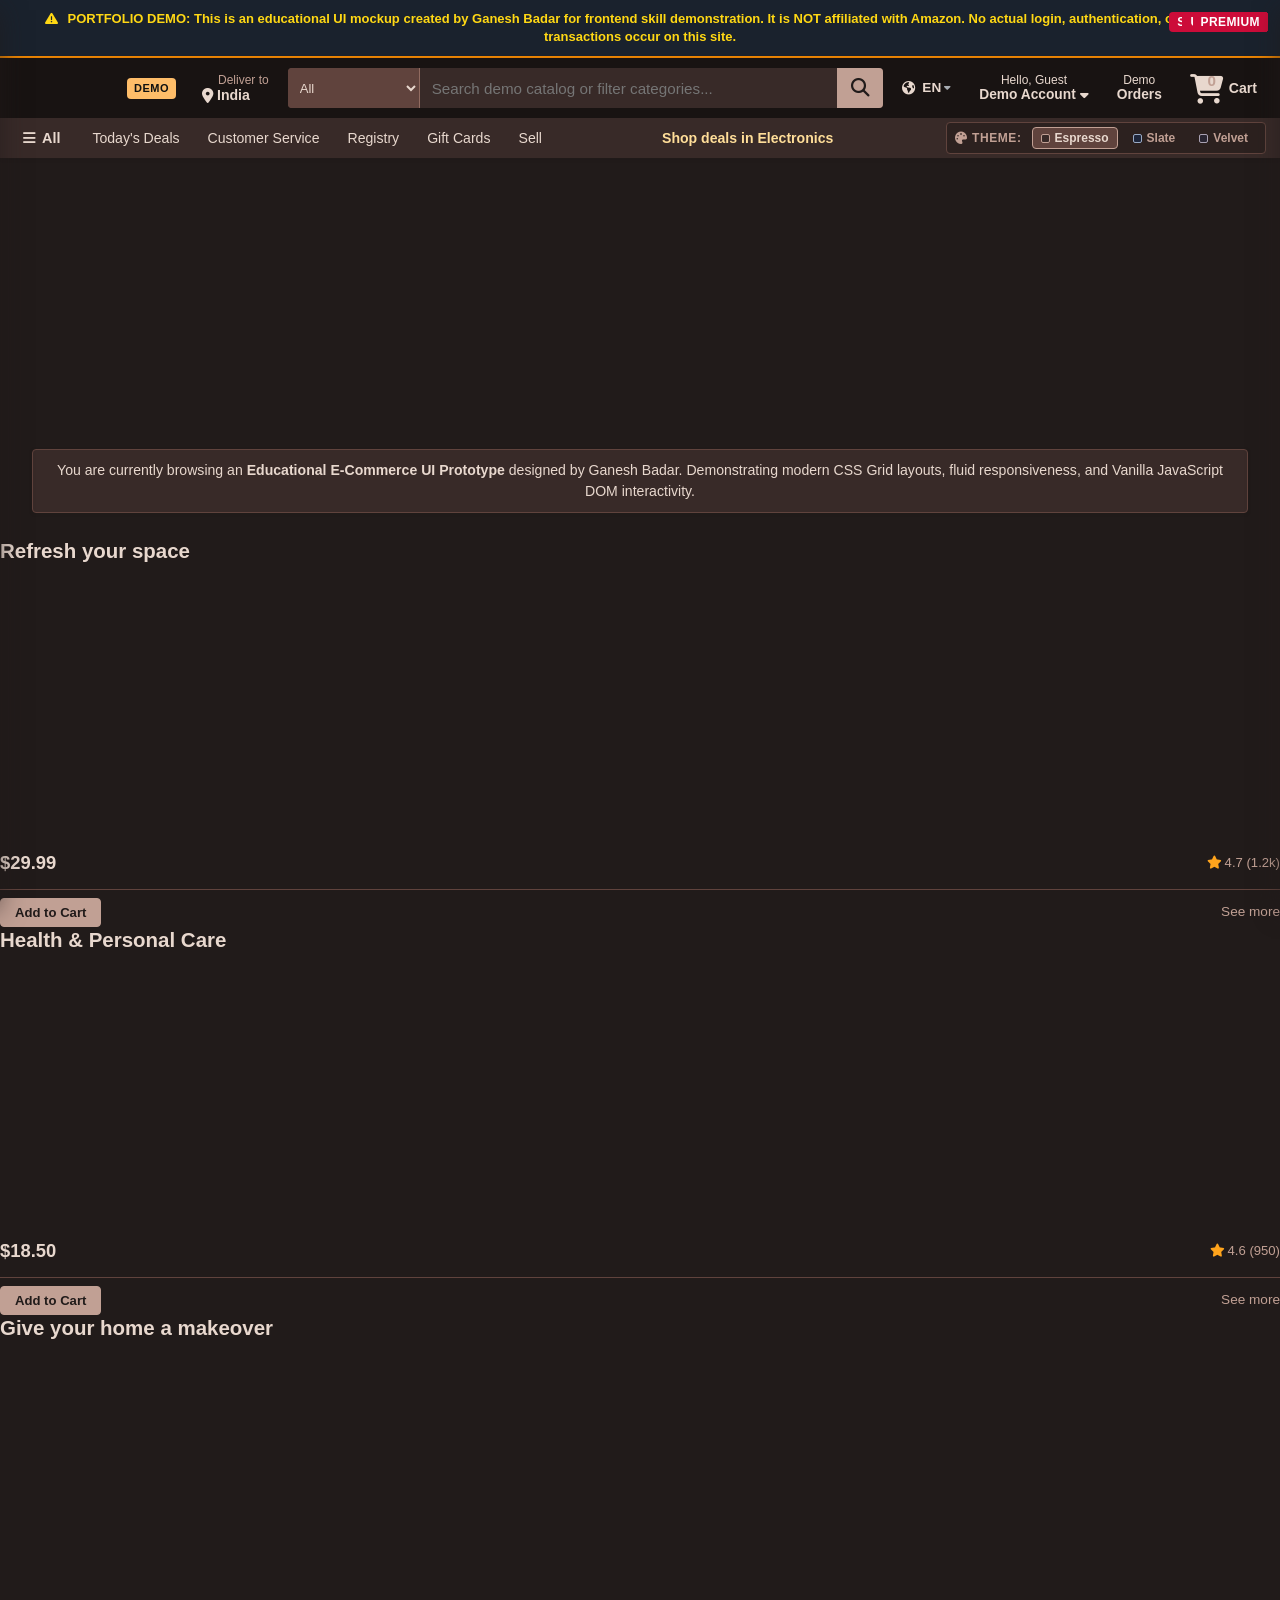
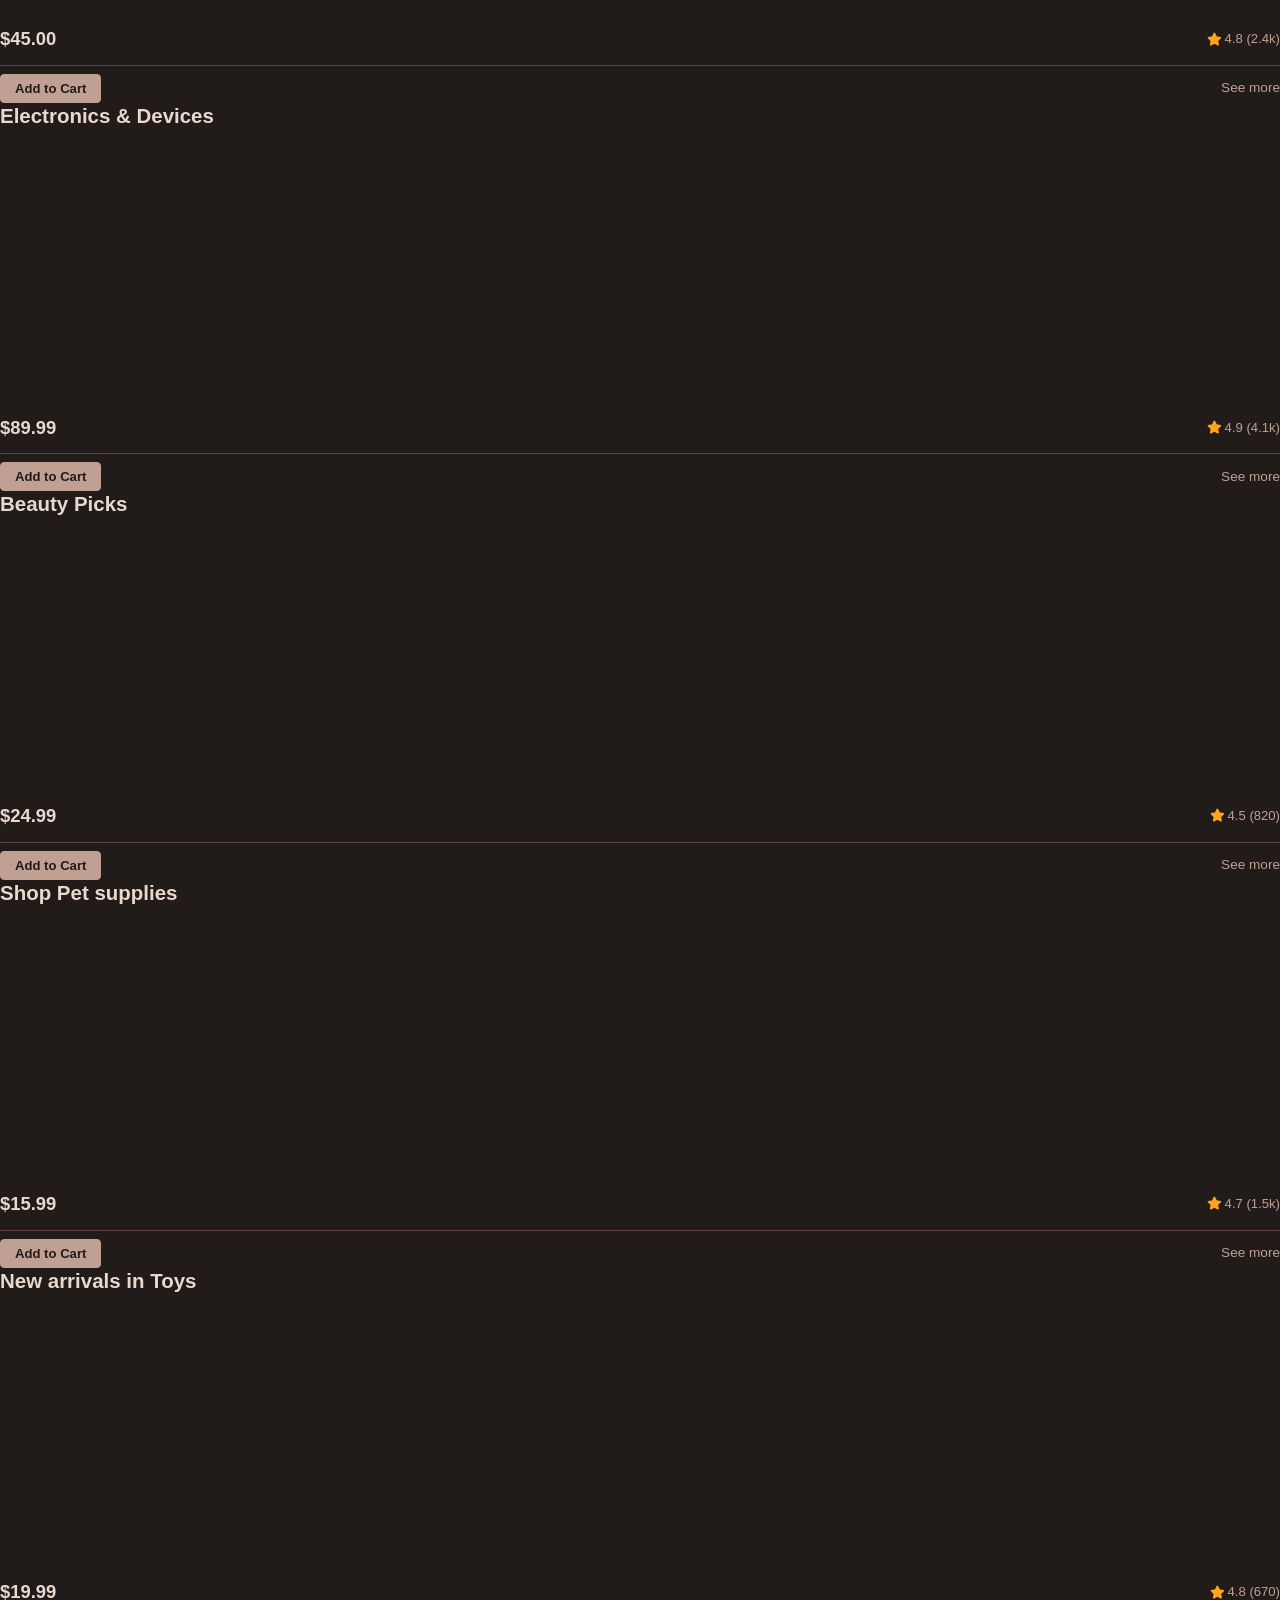
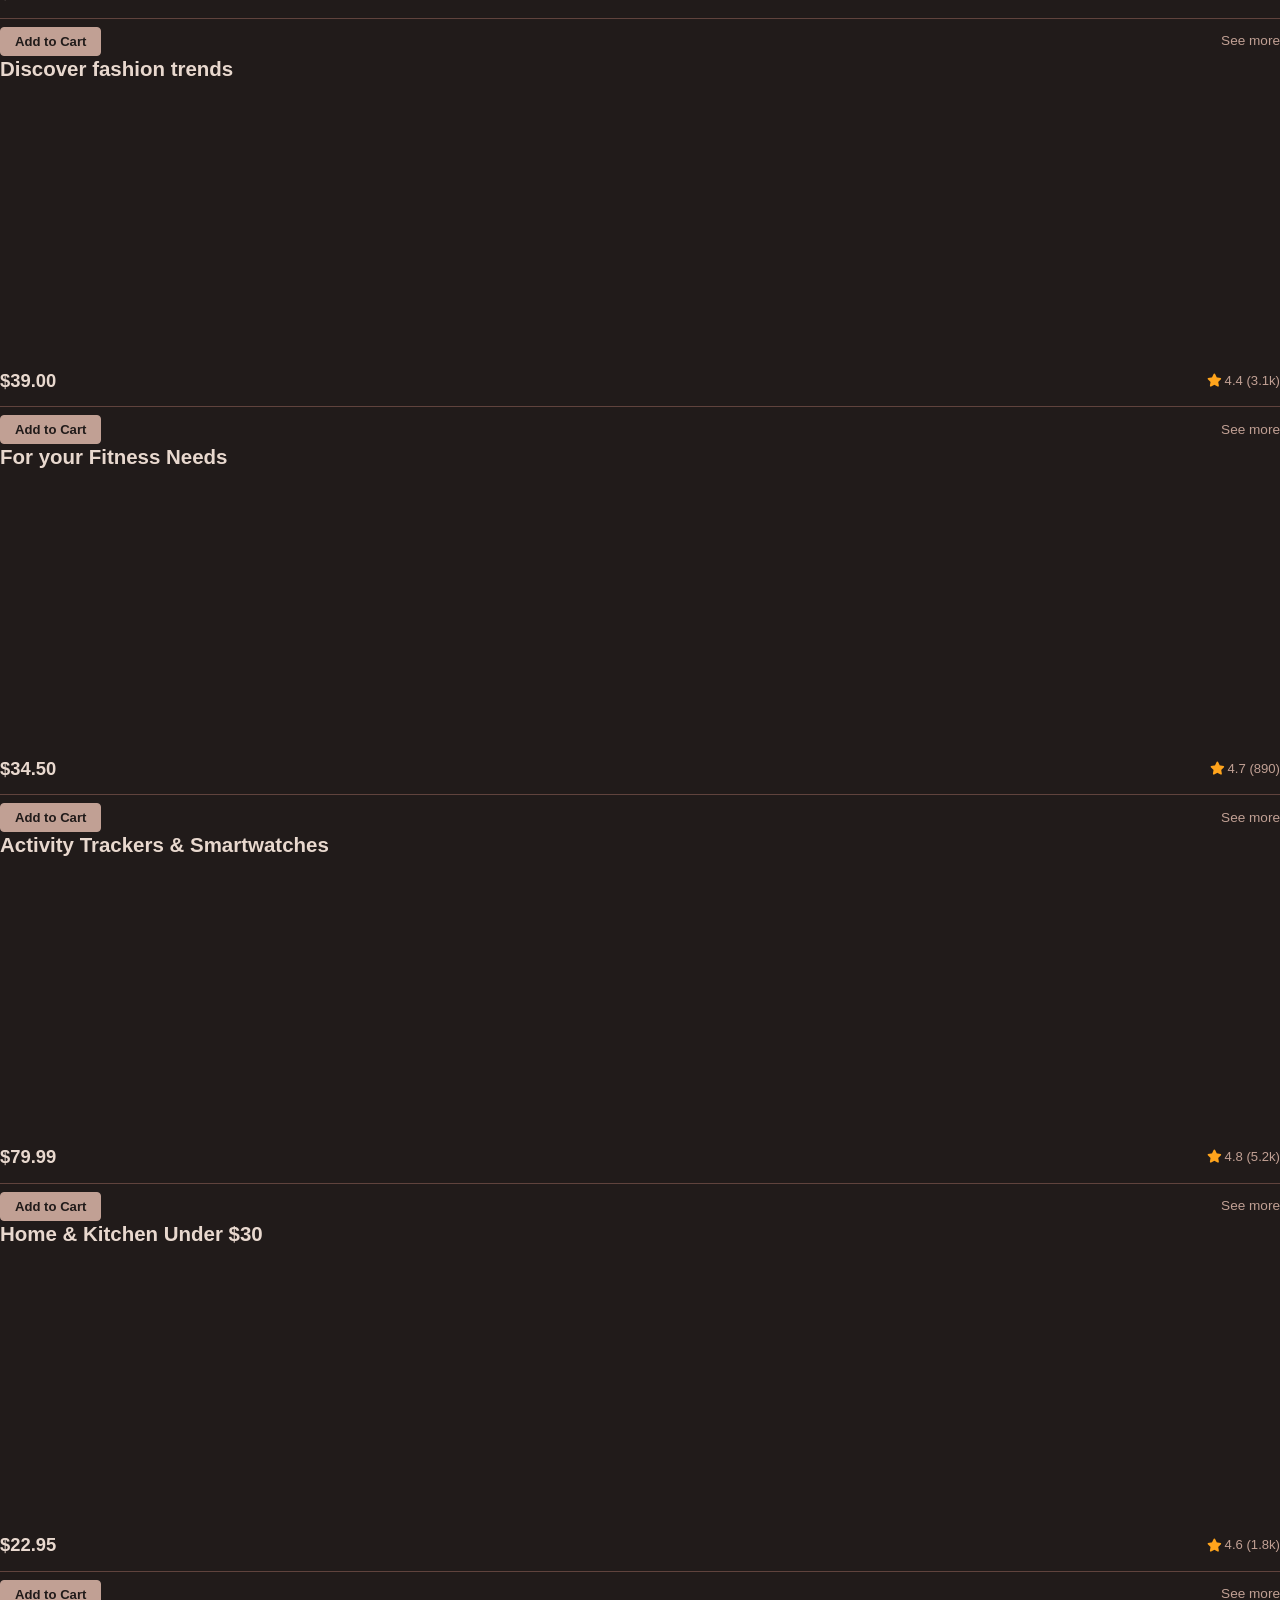
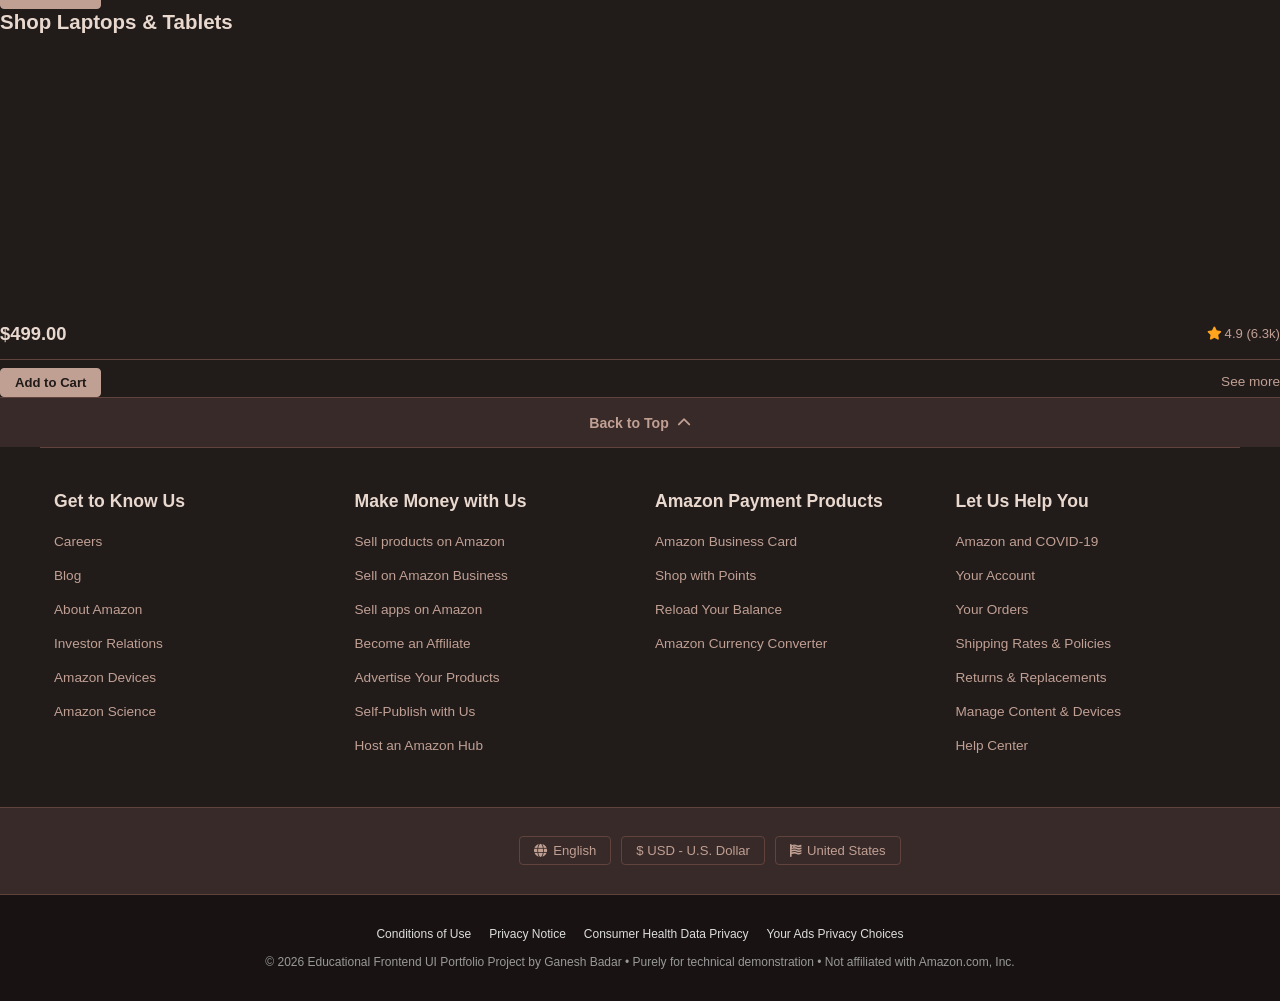
==== commit ed302220: "feat(ui): apply precision color grading, multi-palette switcher, and neat layout structure retaining" ====
--- a/index.html
+++ b/index.html
@@ -1,19 +1,39 @@
 <!DOCTYPE html>
-<html lang="en" data-palette="cupertino">
+<html lang="en">
   <head>
     <meta charset="UTF-8" />
+    <meta http-equiv="X-UA-Compatible" content="IE=edge" />
     <meta name="viewport" content="width=device-width, initial-scale=1.0" />
+    
+    <!-- SEO & Metadata -->
+    <title>Educational E-Commerce UI Demo | Frontend Portfolio Showcase</title>
     <meta
       name="description"
-      content="Apple (India) — Official Flagship Store & Product Showcase. Explore iPhone Duo, MacBook Pro PROLED XDR, iPhone 18 Pro, Apple Watch Series 12, iPad, AirPods Pro 3, and Apple TV+."
+      content="Educational E-Commerce UI layout clone built with HTML5, CSS3, and JavaScript by Ganesh Badar for portfolio skill demonstration. Not affiliated with Amazon."
     />
-    <title>Apple (India) — Official Store &amp; Flagship Product Showcase</title>
-
-    <!-- FontAwesome for Cupertino Navigation & Icons -->
+    <meta name="keywords" content="Frontend Portfolio, HTML5, CSS3, JavaScript, Responsive Web Design, UI Clone, Educational Demo" />
+    <meta name="author" content="Ganesh Badar" />
+    
+    <!-- Open Graph / Social Sharing -->
+    <meta property="og:title" content="Educational E-Commerce UI Demo | Ganesh Badar" />
+    <meta property="og:description" content="Responsive UI demo featuring dynamic search, cart system, and mobile drawer for portfolio review." />
+    <meta property="og:type" content="website" />
+    
+    <!-- Favicon -->
+    <link rel="icon" type="image/png" href="amazon_logo.png" />
+
+    <!-- Google Fonts -->
+    <link rel="preconnect" href="https://fonts.googleapis.com" />
+    <link rel="preconnect" href="https://fonts.gstatic.com" crossorigin />
+    <link
+      href="https://fonts.googleapis.com/css2?family=Inter:wght@400;500;600;700&display=swap"
+      rel="stylesheet"
+    />
+
+    <!-- Font Awesome Icons -->
     <link
       rel="stylesheet"
       href="https://cdnjs.cloudflare.com/ajax/libs/font-awesome/6.5.1/css/all.min.css"
-      integrity="sha512-DTOQO9RWCH3ppGqcWaEA1BIZOC6xxalwEsw9c2QQeAIftl+Vegovlnee1c9QX4TctnWMn13TZye+giMm8e2LwA=="
       crossorigin="anonymous"
       referrerpolicy="no-referrer"
     />
@@ -22,675 +42,598 @@
     <link rel="stylesheet" href="style.css" />
   </head>
   <body>
-    <!-- Accessibility Skip Link -->
+    <!-- Top Skip Link for Accessibility -->
     <a href="#main-content" class="skip-link">Skip to main content</a>
 
-    <!-- GLOBAL NAVIGATION (Frosted Glass Cupertino Header) -->
-    <header class="global-nav" role="banner">
-      <div class="global-nav-inner">
-        <!-- Apple Brand Logo -->
-        <a href="#store" class="nav-brand-logo" aria-label="Apple Home">
-          <svg width="17" height="21" viewBox="0 0 170 170" fill="currentColor" aria-hidden="true">
-            <path d="M150.37 130.25c-2.45 5.66-5.35 10.87-8.71 15.66-4.58 6.53-8.33 11.05-11.22 13.56-4.48 4.12-9.28 6.23-14.42 6.35-3.69 0-8.14-1.05-13.32-3.18-5.19-2.12-9.97-3.17-14.34-3.17-4.58 0-9.49 1.05-14.75 3.17-5.26 2.13-9.5 3.24-12.74 3.35-4.35.13-9.16-1.9-14.42-6.08-3.7-3.08-7.7-7.85-12.01-14.34-6.3-9.52-11.2-20.73-14.7-33.64-3.51-12.9-5.26-24.81-5.26-35.72 0-15.11 3.84-27.46 11.53-37.05 7.68-9.6 17.57-14.48 29.66-14.65 4.89 0 10.37 1.25 16.44 3.76 6.07 2.5 10.02 3.82 11.85 3.96 1.83-.14 5.92-1.54 12.27-4.19 6.35-2.65 11.66-3.83 15.93-3.53 11.96.88 21.6 5.34 28.91 13.38-10.45 6.32-15.57 15.12-15.35 26.4.24 9.17 3.84 16.89 10.8 23.16 6.96 6.27 15.14 9.68 24.53 10.23-2.61 8.21-6.01 16.65-10.2 25.32zM119.22 33.15c0-7.39 2.65-14.28 7.95-20.67 5.3-6.39 11.83-10.36 19.59-11.91.22 1.34.33 2.55.33 3.63 0 7.23-2.73 14.15-8.19 20.76-5.46 6.61-12.03 10.59-19.68 11.93z" />
-          </svg>
+    <!-- EDUCATIONAL DEMO DISCLAIMER BANNER (Prevents Safe Browsing / Phishing False Positives) -->
+    <div class="educational-banner" style="background: #1a222d; color: #ffd814; padding: 10px 18px; font-size: 13px; text-align: center; border-bottom: 2px solid #f08804; font-weight: 600; line-height: 1.4;">
+      <i class="fa-solid fa-triangle-exclamation" style="margin-right: 6px;"></i>
+      <strong>PORTFOLIO DEMO:</strong> This is an educational UI mockup created by Ganesh Badar for frontend skill demonstration. It is NOT affiliated with Amazon. No actual login, authentication, or payment transactions occur on this site.
+    </div>
+
+    <!-- Toast Notification -->
+    <div id="toast" class="toast" role="alert" aria-live="polite"></div>
+
+    <!-- HEADER / NAVIGATION -->
+    <header role="banner">
+      <nav class="navbar" aria-label="Main Navigation">
+        <!-- Logo with DEMO tag -->
+        <a href="index.html" class="nav-logo border" aria-label="Demo E-Commerce Home">
+          <div style="display: flex; align-items: center; gap: 6px;">
+            <div class="logo" role="img" aria-label="Demo Logo"></div>
+            <span style="background: #febd69; color: #0f1111; font-size: 11px; font-weight: 800; padding: 2.5px 7px; border-radius: 4px; letter-spacing: 0.5px; text-transform: uppercase;">DEMO</span>
+          </div>
         </a>
 
-        <!-- Category Menu Links from Markdown -->
-        <nav class="nav-menu" aria-label="Main Navigation">
-          <ul class="nav-menu-list">
-            <li class="nav-menu-item"><a href="#store">Store</a></li>
-            <li class="nav-menu-item"><a href="#mac">Mac</a></li>
-            <li class="nav-menu-item"><a href="#ipad">iPad</a></li>
-            <li class="nav-menu-item"><a href="#iphone">iPhone</a></li>
-            <li class="nav-menu-item"><a href="#watch">Watch</a></li>
-            <li class="nav-menu-item"><a href="#airpods">AirPods</a></li>
-            <li class="nav-menu-item"><a href="#home">Home</a></li>
-            <li class="nav-menu-item"><a href="#entertainment">Entertainment</a></li>
-            <li class="nav-menu-item"><a href="#accessories">Accessories</a></li>
-            <li class="nav-menu-item"><a href="#support">Support</a></li>
-          </ul>
-        </nav>
-
-        <!-- Navigation Actions (Search, Bag, Multi-Palette Switcher) -->
-        <div class="nav-actions">
-          <!-- Multi-Palette Switcher Pill -->
-          <div class="palette-switcher" role="group" aria-label="Theme Color Ramp Switcher">
-            <button
-              type="button"
-              class="palette-btn active"
-              data-palette-target="cupertino"
-              title="Cupertino Titanium Dark"
-              style="background: #242426; border-color: #ffffff;"
-              aria-label="Cupertino Dark Theme"
-            ></button>
-            <button
-              type="button"
-              class="palette-btn"
-              data-palette-target="3"
-              title="Palette 3: Warm Espresso Bronze (#211B1A → #E8D8CE)"
-              style="background: #382A28;"
-              aria-label="Espresso Bronze Theme"
-            ></button>
-            <button
-              type="button"
-              class="palette-btn"
-              data-palette-target="1"
-              title="Palette 1: Slate Steel Blue (#111522 → #DCE3EF)"
-              style="background: #1E263B;"
-              aria-label="Slate Steel Theme"
-            ></button>
-            <button
-              type="button"
-              class="palette-btn"
-              data-palette-target="2"
-              title="Palette 2: Obsidian Velvet (#17151C → #E2DDE7)"
-              style="background: #292531;"
-              aria-label="Obsidian Velvet Theme"
-            ></button>
-          </div>
-
-          <!-- Search Button -->
-          <button type="button" class="nav-icon-btn" id="navSearchBtn" aria-label="Search apple.com">
+        <!-- Deliver to Location -->
+        <button
+          type="button"
+          class="nav-address border"
+          id="locationBtn"
+          aria-label="Choose delivery location"
+        >
+          <p class="add-first">Deliver to</p>
+          <div class="address-icon">
+            <i class="fa-solid fa-location-dot" aria-hidden="true"></i>
+            <span class="add-second" id="currentLocation">India</span>
+          </div>
+        </button>
+
+        <!-- Search Bar with Category Filter -->
+        <form class="nav-search" id="searchForm" role="search">
+          <label for="searchCategory" class="sr-only">Search Category</label>
+          <select class="search-select" id="searchCategory" aria-label="Select category">
+            <option value="all">All</option>
+            <option value="Electronics">Electronics</option>
+            <option value="Home">Home & Kitchen</option>
+            <option value="Beauty">Beauty & Health</option>
+            <option value="Fashion">Fashion</option>
+            <option value="Fitness">Fitness</option>
+            <option value="Toys">Toys & Games</option>
+          </select>
+          
+          <label for="searchInput" class="sr-only">Search Products</label>
+          <input
+            type="text"
+            id="searchInput"
+            class="search-input"
+            placeholder="Search demo catalog or filter categories..."
+            autocomplete="off"
+            aria-label="Search demo catalog"
+          />
+
+          <button
+            type="button"
+            class="clear-search-btn"
+            id="clearSearchBtn"
+            aria-label="Clear search"
+            style="display: none;"
+          >
+            <i class="fa-solid fa-xmark" aria-hidden="true"></i>
+          </button>
+
+          <button type="submit" class="search-icon" id="searchSubmitBtn" aria-label="Submit search">
             <i class="fa-solid fa-magnifying-glass" aria-hidden="true"></i>
           </button>
-
-          <!-- Shopping Bag Button -->
-          <button type="button" class="nav-icon-btn" id="navBagBtn" aria-label="Shopping Bag">
-            <i class="fa-solid fa-bag-shopping" aria-hidden="true"></i>
-            <span class="cart-badge tabular-num" id="bagBadge">0</span>
+        </form>
+
+        <!-- Language Selector -->
+        <div class="map-icon border dropdown-trigger" id="langSelector" tabindex="0" role="button" aria-haspopup="true" aria-expanded="false" aria-label="Language selector">
+          <i class="fa-solid fa-earth-americas" aria-hidden="true"></i>
+          <div class="lang-text">
+            <span class="lang-code" id="selectedLang">EN</span>
+            <i class="fa-solid fa-caret-down sort-down" aria-hidden="true"></i>
+          </div>
+          <!-- Language Dropdown -->
+          <ul class="dropdown-menu" id="langMenu" role="menu">
+            <li role="menuitem" data-lang="EN" class="active"><i class="fa-solid fa-check"></i> English - EN</li>
+            <li role="menuitem" data-lang="ES"><i class="fa-solid fa-check"></i> Español - ES</li>
+            <li role="menuitem" data-lang="HI"><i class="fa-solid fa-check"></i> हिन्दी - HI</li>
+            <li role="menuitem" data-lang="FR"><i class="fa-solid fa-check"></i> Français - FR</li>
+          </ul>
+        </div>
+
+        <!-- Account Demo -->
+        <a href="#demo-account" class="nav-signin border" id="accountBtn" aria-label="Demo Account Showcase">
+          <span class="nav-first">Hello, Guest</span>
+          <span class="nav-second">Demo Account <i class="fa-solid fa-caret-down" aria-hidden="true"></i></span>
+        </a>
+
+        <!-- Returns & Orders -->
+        <a href="#orders" class="nav-return border" id="ordersBtn" aria-label="Demo Orders">
+          <span class="nav-first">Demo</span>
+          <span class="nav-second">Orders</span>
+        </a>
+
+        <!-- Cart with Interactive Badge -->
+        <button
+          type="button"
+          class="nav-cart border"
+          id="cartBtn"
+          aria-label="Shopping Cart, 0 items"
+        >
+          <div class="cart-icon-container">
+            <i class="fa-solid fa-cart-shopping" aria-hidden="true"></i>
+            <span class="cart-badge" id="cartCount">0</span>
+          </div>
+          <span class="cart-label">Cart</span>
+        </button>
+      </nav>
+
+      <!-- SUB-NAVIGATION / SECONDARY BAR -->
+      <div class="panel">
+        <button type="button" class="panel-all border" id="openMenuBtn" aria-label="Open All Categories Menu">
+          <i class="fa-solid fa-bars" aria-hidden="true"></i>
+          <span>All</span>
+        </button>
+
+        <ul class="panel-options" role="menubar">
+          <li role="none"><a role="menuitem" href="#deals" class="panel-link">Today's Deals</a></li>
+          <li role="none"><a role="menuitem" href="#customer-service" class="panel-link">Customer Service</a></li>
+          <li role="none"><a role="menuitem" href="#registry" class="panel-link">Registry</a></li>
+          <li role="none"><a role="menuitem" href="#gift-cards" class="panel-link">Gift Cards</a></li>
+          <li role="none"><a role="menuitem" href="#sell" class="panel-link">Sell</a></li>
+        </ul>
+
+        <div class="panel-deals">
+          <a href="#electronics-deals" class="panel-link highlight-deal">Shop deals in Electronics</a>
+        </div>
+
+        <!-- Interactive Theme Palette Switcher -->
+        <div class="palette-switcher" role="group" aria-label="Theme Palette Selector">
+          <span class="palette-switcher-label"><i class="fa-solid fa-palette" aria-hidden="true"></i> Theme:</span>
+          <button type="button" class="palette-btn active" data-palette-target="3" title="Palette 3: Warm Espresso Bronze (#211B1A → #E8D8CE)">
+            <span class="palette-swatch" style="background: #382A28; border: 1px solid #C1A094;"></span> Espresso
+          </button>
+          <button type="button" class="palette-btn" data-palette-target="1" title="Palette 1: Slate Steel Blue (#111522 → #DCE3EF)">
+            <span class="palette-swatch" style="background: #1E263B; border: 1px solid #98A9C4;"></span> Slate
+          </button>
+          <button type="button" class="palette-btn" data-palette-target="2" title="Palette 2: Obsidian Velvet (#17151C → #E2DDE7)">
+            <span class="palette-swatch" style="background: #292531; border: 1px solid #AAA2B3;"></span> Velvet
           </button>
         </div>
       </div>
     </header>
 
-    <!-- PROMOTIONAL ANNOUNCEMENT RIBBON -->
-    <div class="ribbon-banner" role="region" aria-label="Promotional Offer">
-      <div class="ribbon-inner">
-        <span>Get up to 6 months of No Cost EMI plus up to ₹15000 instant cashback on selected products with eligible cards.‡</span>
-        <a href="#store" class="ribbon-link">Shop <i class="fa-solid fa-chevron-right" aria-hidden="true" style="font-size: 0.65rem;"></i></a>
+    <!-- SIDE NAVIGATION DRAWER (Amazon-style Sidebar) -->
+    <aside id="sideDrawer" class="side-drawer" aria-label="All Categories Menu" aria-hidden="true">
+      <div class="drawer-header">
+        <i class="fa-solid fa-circle-user" aria-hidden="true"></i>
+        <span>Demo Guest Profile</span>
+        <button type="button" class="drawer-close-btn" id="closeMenuBtn" aria-label="Close Menu">
+          <i class="fa-solid fa-xmark" aria-hidden="true"></i>
+        </button>
+      </div>
+      <div class="drawer-content">
+        <div class="drawer-section">
+          <h3>Digital Content & Devices</h3>
+          <ul>
+            <li><a href="#amazon-music">Amazon Music <i class="fa-solid fa-chevron-right"></i></a></li>
+            <li><a href="#kindle">Kindle E-readers & Books <i class="fa-solid fa-chevron-right"></i></a></li>
+            <li><a href="#appstore">Amazon Appstore <i class="fa-solid fa-chevron-right"></i></a></li>
+          </ul>
+        </div>
+        <div class="drawer-section">
+          <h3>Shop by Department</h3>
+          <ul>
+            <li><a href="#electronics" data-category="Electronics">Electronics <i class="fa-solid fa-chevron-right"></i></a></li>
+            <li><a href="#home" data-category="Home">Home & Kitchen <i class="fa-solid fa-chevron-right"></i></a></li>
+            <li><a href="#beauty" data-category="Beauty">Beauty & Health <i class="fa-solid fa-chevron-right"></i></a></li>
+            <li><a href="#fashion" data-category="Fashion">Fashion & Apparel <i class="fa-solid fa-chevron-right"></i></a></li>
+            <li><a href="#fitness" data-category="Fitness">Sports & Fitness <i class="fa-solid fa-chevron-right"></i></a></li>
+          </ul>
+        </div>
+        <div class="drawer-section">
+          <h3>Programs & Features</h3>
+          <ul>
+            <li><a href="#gift-cards">Gift Cards</a></li>
+            <li><a href="#amazon-live">Amazon Live</a></li>
+            <li><a href="#international">International Shopping</a></li>
+          </ul>
+        </div>
+        <div class="drawer-section">
+          <h3>Help & Settings</h3>
+          <ul>
+            <li><a href="#account">Demo Account Settings</a></li>
+            <li><a href="#customer-service">Customer Support Demo</a></li>
+            <li><a href="#close" id="sideDrawerCloseLink">Close Menu</a></li>
+          </ul>
+        </div>
+      </div>
+    </aside>
+    <div id="drawerOverlay" class="drawer-overlay" tabindex="-1"></div>
+
+    <!-- CART SLIDE-OUT DRAWER -->
+    <aside id="cartDrawer" class="cart-drawer" aria-label="Shopping Cart Drawer" aria-hidden="true">
+      <div class="cart-drawer-header">
+        <h2><i class="fa-solid fa-cart-shopping"></i> Shopping Cart</h2>
+        <button type="button" class="cart-close-btn" id="closeCartBtn" aria-label="Close Cart">
+          <i class="fa-solid fa-xmark"></i>
+        </button>
+      </div>
+      <div class="cart-drawer-body" id="cartDrawerItems">
+        <!-- Rendered dynamically via JavaScript -->
+        <div class="empty-cart-view">
+          <i class="fa-solid fa-basket-shopping empty-icon"></i>
+          <p>Your Amazon Cart is empty.</p>
+          <small>Check out items below and click "Add to Cart" to start shopping!</small>
+        </div>
+      </div>
+      <div class="cart-drawer-footer" id="cartDrawerFooter">
+        <div class="cart-subtotal">
+          <span>Subtotal (<span id="cartTotalItems">0</span> items):</span>
+          <strong id="cartTotalPrice">$0.00</strong>
+        </div>
+        <button type="button" class="btn-checkout" id="checkoutBtn">Proceed to Checkout</button>
+        <button type="button" class="btn-clear-cart" id="clearCartBtn">Clear Cart</button>
+      </div>
+    </aside>
+    <div id="cartOverlay" class="drawer-overlay" tabindex="-1"></div>
+
+    <!-- LOCATION MODAL -->
+    <div id="locationModal" class="modal" role="dialog" aria-modal="true" aria-labelledby="modalTitle" aria-hidden="true">
+      <div class="modal-dialog">
+        <div class="modal-header">
+          <h3 id="modalTitle">Choose your delivery location</h3>
+          <button type="button" class="modal-close" id="closeLocationModal" aria-label="Close modal">
+            <i class="fa-solid fa-xmark"></i>
+          </button>
+        </div>
+        <div class="modal-body">
+          <p class="modal-subtitle">Delivery options and delivery speeds may vary for different locations.</p>
+          <div class="form-group">
+            <label for="countrySelect">Select Country / Region:</label>
+            <select id="countrySelect" class="form-control">
+              <option value="India">India</option>
+              <option value="United States">United States</option>
+              <option value="United Kingdom">United Kingdom</option>
+              <option value="Canada">Canada</option>
+              <option value="Germany">Germany</option>
+              <option value="Australia">Australia</option>
+            </select>
+          </div>
+          <div class="form-group">
+            <label for="pincodeInput">Or enter a postal code:</label>
+            <div class="pincode-row">
+              <input type="text" id="pincodeInput" class="form-control" placeholder="e.g. 110001 or 90210" maxlength="10" />
+              <button type="button" class="btn-apply" id="applyPincodeBtn">Apply</button>
+            </div>
+          </div>
+        </div>
+        <div class="modal-footer">
+          <button type="button" class="btn-save-location" id="saveLocationBtn">Done</button>
+        </div>
       </div>
     </div>
-
-    <!-- MAIN PRODUCT SHOWCASE CONTENT -->
-    <main id="main-content">
-      <!-- ====================================================================
-           HERO 1: iPhone Duo ("Hello, hello.")
-           ==================================================================== -->
-      <section class="hero-showcase hero-dark" id="iphone-duo" aria-label="iPhone Duo Showcase">
-        <span class="hero-badge-eyebrow">New Flagship</span>
-        <h1 class="hero-title">iPhone Duo</h1>
-        <p class="hero-subtitle">Hello, hello.</p>
-        <div class="hero-cta-group">
-          <a href="#store" class="btn-pill btn-pill-primary btn-add-bag" data-id="iphone-duo" data-title="iPhone Duo" data-price="79900">
-            Buy
-          </a>
-          <a href="#store" class="btn-pill btn-pill-ghost">
-            Learn more <i class="fa-solid fa-chevron-right" style="font-size: 0.7rem;" aria-hidden="true"></i>
-          </a>
-        </div>
-        <div class="hero-figure">
-          <div class="hero-visual-card" role="img" aria-label="iPhone Duo Dual Lens Titanium Finish Showcase">
-            <div class="hero-device-preview">
-              <div class="device-pill-tag">Dynamic Island &bull; Titanium Enclosure</div>
-              <div class="device-spec-row">
-                <span class="spec-label">Pro Display</span>
-                <span class="spec-value tabular-num">120Hz ProMotion</span>
-              </div>
-              <div class="device-spec-row">
-                <span class="spec-label">Dual Fusion</span>
-                <span class="spec-value tabular-num">48MP + 24MP</span>
-              </div>
-            </div>
-          </div>
+    <div id="modalOverlay" class="drawer-overlay" tabindex="-1"></div>
+
+    <!-- MAIN CONTENT -->
+    <main id="main-content" role="main">
+      <!-- HERO BANNER SECTION -->
+      <section class="hero-section" aria-label="Hero Promotion Banner">
+        <div class="hero-msg" role="region" aria-label="Educational Notice">
+          <p>
+            You are currently browsing an <strong>Educational E-Commerce UI Prototype</strong> designed by Ganesh Badar.
+            Demonstrating modern CSS Grid layouts, fluid responsiveness, and Vanilla JavaScript DOM interactivity.
+          </p>
         </div>
       </section>
 
-      <!-- ====================================================================
-           HERO 2: MacBook Pro ("PROLED XDR Display")
-           ==================================================================== -->
-      <section class="hero-showcase hero-spotlight" id="macbook-pro" aria-label="MacBook Pro Showcase">
-        <span class="hero-badge-eyebrow">Powerhouse</span>
-        <h2 class="hero-title">MacBook Pro</h2>
-        <p class="hero-subtitle">PROLED XDR Display</p>
-        <div class="hero-cta-group">
-          <a href="#store" class="btn-pill btn-pill-primary btn-add-bag" data-id="macbook-pro" data-title="MacBook Pro 16″" data-price="169900">
-            Buy
-          </a>
-          <a href="#mac" class="btn-pill btn-pill-ghost">
-            Learn more <i class="fa-solid fa-chevron-right" style="font-size: 0.7rem;" aria-hidden="true"></i>
-          </a>
-        </div>
-        <div class="hero-figure">
-          <div class="hero-visual-card">
-            <svg viewBox="0 0 500 240" width="460" height="220" aria-label="MacBook Pro Space Black Pro Display">
-              <rect x="80" y="25" width="340" height="175" rx="10" fill="#1e1e22" stroke="#48484a" stroke-width="2"/>
-              <rect x="88" y="33" width="324" height="159" rx="6" fill="#000000"/>
-              <!-- Screen Glow Graphic -->
-              <path d="M120 180 Q250 80 380 180 Z" fill="url(#screenGrad)" opacity="0.45"/>
-              <!-- Base -->
-              <path d="M50 200 L450 200 L430 216 L70 216 Z" fill="#2d2d32" stroke="#636366" stroke-width="1.5"/>
-              <rect x="220" y="202" width="60" height="4" rx="2" fill="#535359"/>
-              <defs>
-                <linearGradient id="screenGrad" x1="0%" y1="0%" x2="100%" y2="100%">
-                  <stop offset="0%" stop-color="#2997ff" />
-                  <stop offset="100%" stop-color="#bf5af2" />
-                </linearGradient>
-              </defs>
-            </svg>
-          </div>
-        </div>
+      <!-- FILTER STATUS BAR (Appears on Search / Filter) -->
+      <section class="filter-status-bar" id="filterStatusBar" style="display: none;">
+        <span id="filterStatusText">Showing all results</span>
+        <button type="button" id="resetFilterBtn" class="btn-reset-filter">
+          <i class="fa-solid fa-rotate-left"></i> Reset Filter
+        </button>
       </section>
 
-      <!-- ====================================================================
-           HERO 3: iPhone 18 Pro ("Pro further.")
-           ==================================================================== -->
-      <section class="hero-showcase hero-dark" id="iphone-18-pro" aria-label="iPhone 18 Pro Showcase">
-        <span class="hero-badge-eyebrow">Grade 5 Titanium</span>
-        <h2 class="hero-title">iPhone 18 Pro</h2>
-        <p class="hero-subtitle">Pro further.</p>
-        <div class="hero-cta-group">
-          <a href="#store" class="btn-pill btn-pill-primary btn-add-bag" data-id="iphone-18-pro" data-title="iPhone 18 Pro" data-price="134900">
-            Buy
-          </a>
-          <a href="#iphone" class="btn-pill btn-pill-ghost">
-            Learn more <i class="fa-solid fa-chevron-right" style="font-size: 0.7rem;" aria-hidden="true"></i>
-          </a>
-        </div>
-        <div class="hero-figure">
-          <div class="hero-visual-card">
-            <svg viewBox="0 0 380 240" width="340" height="220" aria-label="iPhone 18 Pro Triple Lens Camera Array">
-              <rect x="120" y="15" width="140" height="210" rx="26" fill="#1b1c20" stroke="#716879" stroke-width="2"/>
-              <rect x="126" y="21" width="128" height="198" rx="22" fill="#0d0e12"/>
-              <!-- Triple Pro Lens Island -->
-              <rect x="136" y="32" width="56" height="56" rx="14" fill="#24262c" stroke="#48484a"/>
-              <circle cx="152" cy="46" r="10" fill="#121316" stroke="#2997ff" stroke-width="1.5"/>
-              <circle cx="152" cy="74" r="10" fill="#121316" stroke="#2997ff" stroke-width="1.5"/>
-              <circle cx="178" cy="60" r="10" fill="#121316" stroke="#2997ff" stroke-width="1.5"/>
-            </svg>
-          </div>
-        </div>
+      <!-- CMS-DRIVEN PRODUCT SHOP SECTION -->
+      <section class="shop-section" id="shopSection" aria-label="Product Categories & Deals">
+        <!-- Rendered dynamically by app.js (CMS Hydration) with fallback markup -->
+
+        <!-- Card 1 -->
+        <article class="box" data-id="1" data-category="Home" data-title="Refresh your space">
+          <div class="box-content">
+            <span class="box-badge">Popular</span>
+            <h2>Refresh your space</h2>
+            <div class="box-img" style="background-image: url('box1_image.jpg')" role="img" aria-label="Refresh your space"></div>
+            <div class="box-meta">
+              <span class="box-price">$29.99</span>
+              <span class="box-rating"><i class="fa-solid fa-star"></i> 4.7 (1.2k)</span>
+            </div>
+            <div class="box-actions">
+              <button type="button" class="btn-add-cart" data-id="1">Add to Cart</button>
+              <a href="#see-more-1" class="see-more-link">See more</a>
+            </div>
+          </div>
+        </article>
+
+        <!-- Card 2 -->
+        <article class="box" data-id="2" data-category="Beauty" data-title="Health & Personal Care">
+          <div class="box-content">
+            <span class="box-badge">Essential</span>
+            <h2>Health & Personal Care</h2>
+            <div class="box-img" style="background-image: url('box2_image.jpg')" role="img" aria-label="Health and Personal Care"></div>
+            <div class="box-meta">
+              <span class="box-price">$18.50</span>
+              <span class="box-rating"><i class="fa-solid fa-star"></i> 4.6 (950)</span>
+            </div>
+            <div class="box-actions">
+              <button type="button" class="btn-add-cart" data-id="2">Add to Cart</button>
+              <a href="#see-more-2" class="see-more-link">See more</a>
+            </div>
+          </div>
+        </article>
+
+        <!-- Card 3 -->
+        <article class="box" data-id="3" data-category="Home" data-title="Give your home a makeover">
+          <div class="box-content">
+            <span class="box-badge">Trending</span>
+            <h2>Give your home a makeover</h2>
+            <div class="box-img" style="background-image: url('box3_image.jpg')" role="img" aria-label="Give your home a makeover"></div>
+            <div class="box-meta">
+              <span class="box-price">$45.00</span>
+              <span class="box-rating"><i class="fa-solid fa-star"></i> 4.8 (2.4k)</span>
+            </div>
+            <div class="box-actions">
+              <button type="button" class="btn-add-cart" data-id="3">Add to Cart</button>
+              <a href="#see-more-3" class="see-more-link">See more</a>
+            </div>
+          </div>
+        </article>
+
+        <!-- Card 4 -->
+        <article class="box" data-id="4" data-category="Electronics" data-title="Electronics & Devices">
+          <div class="box-content">
+            <span class="box-badge">Top Deal</span>
+            <h2>Electronics & Devices</h2>
+            <div class="box-img" style="background-image: url('box4_image.jpg')" role="img" aria-label="Electronics and Devices"></div>
+            <div class="box-meta">
+              <span class="box-price">$89.99</span>
+              <span class="box-rating"><i class="fa-solid fa-star"></i> 4.9 (4.1k)</span>
+            </div>
+            <div class="box-actions">
+              <button type="button" class="btn-add-cart" data-id="4">Add to Cart</button>
+              <a href="#see-more-4" class="see-more-link">See more</a>
+            </div>
+          </div>
+        </article>
+
+        <!-- Card 5 -->
+        <article class="box" data-id="5" data-category="Beauty" data-title="Beauty Picks">
+          <div class="box-content">
+            <span class="box-badge">Featured</span>
+            <h2>Beauty Picks</h2>
+            <div class="box-img" style="background-image: url('box5_image.jpg')" role="img" aria-label="Beauty Picks"></div>
+            <div class="box-meta">
+              <span class="box-price">$24.99</span>
+              <span class="box-rating"><i class="fa-solid fa-star"></i> 4.5 (820)</span>
+            </div>
+            <div class="box-actions">
+              <button type="button" class="btn-add-cart" data-id="5">Add to Cart</button>
+              <a href="#see-more-5" class="see-more-link">See more</a>
+            </div>
+          </div>
+        </article>
+
+        <!-- Card 6 -->
+        <article class="box" data-id="6" data-category="Home" data-title="Shop Pet supplies">
+          <div class="box-content">
+            <span class="box-badge">Best Value</span>
+            <h2>Shop Pet supplies</h2>
+            <div class="box-img" style="background-image: url('box6_image.jpg')" role="img" aria-label="Shop Pet supplies"></div>
+            <div class="box-meta">
+              <span class="box-price">$15.99</span>
+              <span class="box-rating"><i class="fa-solid fa-star"></i> 4.7 (1.5k)</span>
+            </div>
+            <div class="box-actions">
+              <button type="button" class="btn-add-cart" data-id="6">Add to Cart</button>
+              <a href="#see-more-6" class="see-more-link">See more</a>
+            </div>
+          </div>
+        </article>
+
+        <!-- Card 7 -->
+        <article class="box" data-id="7" data-category="Toys" data-title="New arrivals in Toys">
+          <div class="box-content">
+            <span class="box-badge">New</span>
+            <h2>New arrivals in Toys</h2>
+            <div class="box-img" style="background-image: url('box7_image.jpg')" role="img" aria-label="New arrivals in Toys"></div>
+            <div class="box-meta">
+              <span class="box-price">$19.99</span>
+              <span class="box-rating"><i class="fa-solid fa-star"></i> 4.8 (670)</span>
+            </div>
+            <div class="box-actions">
+              <button type="button" class="btn-add-cart" data-id="7">Add to Cart</button>
+              <a href="#see-more-7" class="see-more-link">See more</a>
+            </div>
+          </div>
+        </article>
+
+        <!-- Card 8 -->
+        <article class="box" data-id="8" data-category="Fashion" data-title="Discover fashion trends">
+          <div class="box-content">
+            <span class="box-badge">Hot</span>
+            <h2>Discover fashion trends</h2>
+            <div class="box-img" style="background-image: url('box8_image.jpg')" role="img" aria-label="Discover fashion trends"></div>
+            <div class="box-meta">
+              <span class="box-price">$39.00</span>
+              <span class="box-rating"><i class="fa-solid fa-star"></i> 4.4 (3.1k)</span>
+            </div>
+            <div class="box-actions">
+              <button type="button" class="btn-add-cart" data-id="8">Add to Cart</button>
+              <a href="#see-more-8" class="see-more-link">See more</a>
+            </div>
+          </div>
+        </article>
+
+        <!-- Card 9 -->
+        <article class="box" data-id="9" data-category="Fitness" data-title="For your Fitness Needs">
+          <div class="box-content">
+            <span class="box-badge">Trending</span>
+            <h2>For your Fitness Needs</h2>
+            <div class="box-img" style="background-image: url('box9_image.jpg')" role="img" aria-label="For your Fitness Needs"></div>
+            <div class="box-meta">
+              <span class="box-price">$34.50</span>
+              <span class="box-rating"><i class="fa-solid fa-star"></i> 4.7 (890)</span>
+            </div>
+            <div class="box-actions">
+              <button type="button" class="btn-add-cart" data-id="9">Add to Cart</button>
+              <a href="#see-more-9" class="see-more-link">See more</a>
+            </div>
+          </div>
+        </article>
+
+        <!-- Card 10 -->
+        <article class="box" data-id="10" data-category="Electronics" data-title="Activity Trackers & Smartwatches">
+          <div class="box-content">
+            <span class="box-badge">Smart Tech</span>
+            <h2>Activity Trackers & Smartwatches</h2>
+            <div class="box-img" style="background-image: url('box10_image.jpg')" role="img" aria-label="Activity trackers and smartwatches"></div>
+            <div class="box-meta">
+              <span class="box-price">$79.99</span>
+              <span class="box-rating"><i class="fa-solid fa-star"></i> 4.8 (5.2k)</span>
+            </div>
+            <div class="box-actions">
+              <button type="button" class="btn-add-cart" data-id="10">Add to Cart</button>
+              <a href="#see-more-10" class="see-more-link">See more</a>
+            </div>
+          </div>
+        </article>
+
+        <!-- Card 11 -->
+        <article class="box" data-id="11" data-category="Home" data-title="Home & Kitchen Under $30">
+          <div class="box-content">
+            <span class="box-badge">Under $30</span>
+            <h2>Home & Kitchen Under $30</h2>
+            <div class="box-img" style="background-image: url('box11_image.jpg')" role="img" aria-label="Home and Kitchen under 30 dollars"></div>
+            <div class="box-meta">
+              <span class="box-price">$22.95</span>
+              <span class="box-rating"><i class="fa-solid fa-star"></i> 4.6 (1.8k)</span>
+            </div>
+            <div class="box-actions">
+              <button type="button" class="btn-add-cart" data-id="11">Add to Cart</button>
+              <a href="#see-more-11" class="see-more-link">See more</a>
+            </div>
+          </div>
+        </article>
+
+        <!-- Card 12 -->
+        <article class="box" data-id="12" data-category="Electronics" data-title="Shop Laptops & Tablets">
+          <div class="box-content">
+            <span class="box-badge">Premium</span>
+            <h2>Shop Laptops & Tablets</h2>
+            <div class="box-img" style="background-image: url('box12_image.jpg')" role="img" aria-label="Shop Laptops and Tablets"></div>
+            <div class="box-meta">
+              <span class="box-price">$499.00</span>
+              <span class="box-rating"><i class="fa-solid fa-star"></i> 4.9 (6.3k)</span>
+            </div>
+            <div class="box-actions">
+              <button type="button" class="btn-add-cart" data-id="12">Add to Cart</button>
+              <a href="#see-more-12" class="see-more-link">See more</a>
+            </div>
+          </div>
+        </article>
       </section>
 
-      <!-- ====================================================================
-           2x3 BENTO SHOWCASE GRID (From Reference Markdown)
-           ==================================================================== -->
-      <section class="bento-section" aria-label="Bento Product Showcase">
-        <div class="bento-grid">
-          <!-- BENTO 1: Apple Watch Series 12 -->
-          <article class="bento-card" id="watch">
-            <span class="bento-badge-eyebrow">Smart Wearable</span>
-            <h3 class="bento-title">Apple Watch Series 12</h3>
-            <p class="bento-subtitle">The most accurate heart rate sensing in a wearable.1</p>
-            <div class="bento-cta-group">
-              <button type="button" class="btn-pill btn-pill-primary btn-add-bag" data-id="watch-s12" data-title="Apple Watch Series 12" data-price="46900">
-                Buy
-              </button>
-              <a href="#watch" class="btn-pill btn-pill-ghost">
-                Learn more <i class="fa-solid fa-chevron-right" style="font-size: 0.65rem;" aria-hidden="true"></i>
-              </a>
-            </div>
-            <div class="bento-figure">
-              <svg viewBox="0 0 200 160" width="160" height="140" aria-label="Apple Watch Series 12 Titanium">
-                <rect x="55" y="30" width="90" height="105" rx="22" fill="#1f2024" stroke="#636366" stroke-width="2"/>
-                <rect x="63" y="38" width="74" height="89" rx="16" fill="#000000"/>
-                <circle cx="100" cy="82" r="28" fill="none" stroke="#ff375f" stroke-width="4" stroke-dasharray="120 40"/>
-                <path d="M145 65 L155 65 L155 85 L145 85 Z" fill="#8e8e93" rx="2"/>
-              </svg>
-            </div>
-          </article>
-
-          <!-- BENTO 2: iPad (A16 Chip) -->
-          <article class="bento-card" id="ipad">
-            <span class="bento-badge-eyebrow">Versatile Tablet</span>
-            <h3 class="bento-title">iPad</h3>
-            <p class="bento-subtitle">Now with the speed of the A16 chip and double the starting storage.</p>
-            <div class="bento-cta-group">
-              <button type="button" class="btn-pill btn-pill-primary btn-add-bag" data-id="ipad-a16" data-title="iPad (A16)" data-price="34900">
-                Buy
-              </button>
-              <a href="#ipad" class="btn-pill btn-pill-ghost">
-                Learn more <i class="fa-solid fa-chevron-right" style="font-size: 0.65rem;" aria-hidden="true"></i>
-              </a>
-            </div>
-            <div class="bento-figure">
-              <svg viewBox="0 0 200 160" width="170" height="140" aria-label="iPad Liquid Retina Display">
-                <rect x="35" y="15" width="130" height="135" rx="14" fill="#28292d" stroke="#636366" stroke-width="2"/>
-                <rect x="41" y="21" width="118" height="123" rx="10" fill="#121316"/>
-                <circle cx="100" cy="80" r="30" fill="none" stroke="#2997ff" stroke-width="3" opacity="0.6"/>
-              </svg>
-            </div>
-          </article>
-
-          <!-- BENTO 3: AirPods Pro 3 -->
-          <article class="bento-card" id="airpods">
-            <span class="bento-badge-eyebrow">Acoustic Precision</span>
-            <h3 class="bento-title">AirPods Pro 3</h3>
-            <p class="bento-subtitle">The world’s best in-ear Active Noise Cancellation.</p>
-            <div class="bento-cta-group">
-              <button type="button" class="btn-pill btn-pill-primary btn-add-bag" data-id="airpods-pro-3" data-title="AirPods Pro 3" data-price="24900">
-                Buy
-              </button>
-              <a href="#airpods" class="btn-pill btn-pill-ghost">
-                Learn more <i class="fa-solid fa-chevron-right" style="font-size: 0.65rem;" aria-hidden="true"></i>
-              </a>
-            </div>
-            <div class="bento-figure">
-              <svg viewBox="0 0 200 160" width="160" height="140" aria-label="AirPods Pro 3 Wireless Case & Earbuds">
-                <rect x="45" y="45" width="110" height="75" rx="28" fill="#e8e8ed" stroke="#a1a1a6" stroke-width="1.5"/>
-                <path d="M45 70 L155 70" stroke="#c7c7cc" stroke-width="1"/>
-                <circle cx="100" cy="88" r="3" fill="#30d158"/>
-              </svg>
-            </div>
-          </article>
-
-          <!-- BENTO 4: MacBook Air (M5) -->
-          <article class="bento-card" id="mac">
-            <span class="bento-badge-eyebrow">Ultra-Lightweight</span>
-            <h3 class="bento-title">MacBook Air</h3>
-            <p class="bento-subtitle">Now supercharged by M5.</p>
-            <div class="bento-cta-group">
-              <button type="button" class="btn-pill btn-pill-primary btn-add-bag" data-id="macbook-air-m5" data-title="MacBook Air M5" data-price="114900">
-                Buy
-              </button>
-              <a href="#mac" class="btn-pill btn-pill-ghost">
-                Learn more <i class="fa-solid fa-chevron-right" style="font-size: 0.65rem;" aria-hidden="true"></i>
-              </a>
-            </div>
-            <div class="bento-figure">
-              <svg viewBox="0 0 240 160" width="200" height="140" aria-label="MacBook Air M5 Sleek Design">
-                <rect x="40" y="30" width="160" height="95" rx="6" fill="#1b1c20" stroke="#636366" stroke-width="1.5"/>
-                <rect x="46" y="36" width="148" height="83" rx="4" fill="#000000"/>
-                <path d="M25 125 L215 125 L205 133 L35 133 Z" fill="#2d2d32"/>
-              </svg>
-            </div>
-          </article>
-
-          <!-- BENTO 5: iPad mini -->
-          <article class="bento-card">
-            <span class="bento-badge-eyebrow">Compact Power</span>
-            <h3 class="bento-title">iPad mini</h3>
-            <p class="bento-subtitle">More than a little awesome.</p>
-            <div class="bento-cta-group">
-              <button type="button" class="btn-pill btn-pill-primary btn-add-bag" data-id="ipad-mini" data-title="iPad mini" data-price="49900">
-                Buy
-              </button>
-              <a href="#ipad" class="btn-pill btn-pill-ghost">
-                Learn more <i class="fa-solid fa-chevron-right" style="font-size: 0.65rem;" aria-hidden="true"></i>
-              </a>
-            </div>
-            <div class="bento-figure">
-              <svg viewBox="0 0 180 160" width="150" height="140" aria-label="iPad mini Purple Finish">
-                <rect x="40" y="20" width="100" height="125" rx="14" fill="#322d3b" stroke="#716879" stroke-width="2"/>
-                <rect x="46" y="26" width="88" height="113" rx="10" fill="#16141a"/>
-                <circle cx="90" cy="80" r="22" fill="none" stroke="#bf5af2" stroke-width="2.5" opacity="0.7"/>
-              </svg>
-            </div>
-          </article>
-
-          <!-- BENTO 6: Apple Trade In -->
-          <article class="bento-card">
-            <span class="bento-badge-eyebrow">Environmental Value</span>
-            <h3 class="bento-title">Apple Trade In</h3>
-            <p class="bento-subtitle">Upgrade and save. It’s that easy.</p>
-            <div class="bento-cta-group">
-              <button type="button" class="btn-pill btn-pill-primary" id="tradeInBtn">
-                Get your estimate
-              </button>
-            </div>
-            <div class="bento-figure">
-              <svg viewBox="0 0 180 160" width="150" height="140" aria-label="Apple Trade In Recycle Arrows">
-                <circle cx="90" cy="80" r="45" fill="none" stroke="#30d158" stroke-width="4" stroke-dasharray="80 15"/>
-                <path d="M120 70 L135 80 L120 90 Z" fill="#30d158"/>
-                <path d="M60 90 L45 80 L60 70 Z" fill="#30d158"/>
-              </svg>
-            </div>
-          </article>
-        </div>
-      </section>
-
-      <!-- ====================================================================
-           7. ENTERTAINMENT & APPLE TV+ STREAMING CAROUSEL (From Reference .md)
-           ==================================================================== -->
-      <section class="entertainment-section" id="entertainment" aria-label="Apple TV+ Streaming Originals">
-        <div class="section-header-wrap">
-          <h2 class="section-title">
-            <i class="fa-brands fa-apple" aria-hidden="true"></i> TV+ Originals
-          </h2>
-          <div class="carousel-controls">
-            <button type="button" class="carousel-btn" id="streamPrevBtn" aria-label="Previous Shows">
-              <i class="fa-solid fa-chevron-left" aria-hidden="true"></i>
-            </button>
-            <button type="button" class="carousel-btn" id="streamNextBtn" aria-label="Next Shows">
-              <i class="fa-solid fa-chevron-right" aria-hidden="true"></i>
-            </button>
-          </div>
-        </div>
-
-        <div class="carousel-track" id="streamCarouselTrack" role="region" aria-label="Shows Carousel">
-          <!-- Card 1: Pluribus -->
-          <article class="stream-card">
-            <div class="stream-gradient-overlay"></div>
-            <div class="stream-card-content">
-              <span class="stream-genre-badge">Drama</span>
-              <h3 class="stream-card-title">Pluribus</h3>
-              <p class="stream-card-desc">Happiness is a state of mind.</p>
-              <button type="button" class="btn-stream" data-show="Pluribus">
-                <i class="fa-solid fa-play" aria-hidden="true"></i> Stream now
-              </button>
-            </div>
-          </article>
-
-          <!-- Card 2: Monarch: Legacy of Monsters -->
-          <article class="stream-card">
-            <div class="stream-gradient-overlay"></div>
-            <div class="stream-card-content">
-              <span class="stream-genre-badge">Adventure</span>
-              <h3 class="stream-card-title">Monarch: Legacy of Monsters</h3>
-              <p class="stream-card-desc">A new threat will surface.</p>
-              <button type="button" class="btn-stream" data-show="Monarch: Legacy of Monsters">
-                <i class="fa-solid fa-play" aria-hidden="true"></i> Stream now
-              </button>
-            </div>
-          </article>
-
-          <!-- Card 3: The Studio -->
-          <article class="stream-card">
-            <div class="stream-gradient-overlay"></div>
-            <div class="stream-card-content">
-              <span class="stream-genre-badge">Comedy</span>
-              <h3 class="stream-card-title">The Studio</h3>
-              <p class="stream-card-desc">Winner of 13 Emmy® Awards</p>
-              <button type="button" class="btn-stream" data-show="The Studio">
-                <i class="fa-solid fa-play" aria-hidden="true"></i> Stream now
-              </button>
-            </div>
-          </article>
-
-          <!-- Card 4: Severance -->
-          <article class="stream-card">
-            <div class="stream-gradient-overlay"></div>
-            <div class="stream-card-content">
-              <span class="stream-genre-badge">Thriller</span>
-              <h3 class="stream-card-title">Severance</h3>
-              <p class="stream-card-desc">Winner of 8 Emmy® Awards</p>
-              <button type="button" class="btn-stream" data-show="Severance">
-                <i class="fa-solid fa-play" aria-hidden="true"></i> Stream now
-              </button>
-            </div>
-          </article>
-
-          <!-- Card 5: Hijack -->
-          <article class="stream-card">
-            <div class="stream-gradient-overlay"></div>
-            <div class="stream-card-content">
-              <span class="stream-genre-badge">Thriller</span>
-              <h3 class="stream-card-title">Hijack</h3>
-              <p class="stream-card-desc">Who can you trust when it's all on the line?</p>
-              <button type="button" class="btn-stream" data-show="Hijack">
-                <i class="fa-solid fa-play" aria-hidden="true"></i> Stream now
-              </button>
-            </div>
-          </article>
-
-          <!-- Card 6: F1 The Movie -->
-          <article class="stream-card">
-            <div class="stream-gradient-overlay"></div>
-            <div class="stream-card-content">
-              <span class="stream-genre-badge">Action</span>
-              <h3 class="stream-card-title">F1 The Movie</h3>
-              <p class="stream-card-desc">Let’s ride.</p>
-              <button type="button" class="btn-stream" data-show="F1 The Movie">
-                <i class="fa-solid fa-play" aria-hidden="true"></i> Stream now
-              </button>
-            </div>
-          </article>
-
-          <!-- Card 7: Slow Horses -->
-          <article class="stream-card">
-            <div class="stream-gradient-overlay"></div>
-            <div class="stream-card-content">
-              <span class="stream-genre-badge">Thriller</span>
-              <h3 class="stream-card-title">Slow Horses</h3>
-              <p class="stream-card-desc">Emmy® Award Winner</p>
-              <button type="button" class="btn-stream" data-show="Slow Horses">
-                <i class="fa-solid fa-play" aria-hidden="true"></i> Stream now
-              </button>
-            </div>
-          </article>
-
-          <!-- Card 8: The Morning Show -->
-          <article class="stream-card">
-            <div class="stream-gradient-overlay"></div>
-            <div class="stream-card-content">
-              <span class="stream-genre-badge">Drama</span>
-              <h3 class="stream-card-title">The Morning Show</h3>
-              <p class="stream-card-desc">The truth is the top story.</p>
-              <button type="button" class="btn-stream" data-show="The Morning Show">
-                <i class="fa-solid fa-play" aria-hidden="true"></i> Stream now
-              </button>
-            </div>
-          </article>
-
-          <!-- Card 9: Shrinking -->
-          <article class="stream-card">
-            <div class="stream-gradient-overlay"></div>
-            <div class="stream-card-content">
-              <span class="stream-genre-badge">Comedy</span>
-              <h3 class="stream-card-title">Shrinking</h3>
-              <p class="stream-card-desc">Getting it together. Together.</p>
-              <button type="button" class="btn-stream" data-show="Shrinking">
-                <i class="fa-solid fa-play" aria-hidden="true"></i> Stream now
-              </button>
-            </div>
-          </article>
-        </div>
+      <!-- EMPTY SEARCH STATE (Hidden by default) -->
+      <section class="no-results-view" id="noResultsView" style="display: none;">
+        <i class="fa-solid fa-magnifying-glass"></i>
+        <h3>No matching products found</h3>
+        <p>Try checking your spelling or using more general search terms.</p>
+        <button type="button" class="btn-reset-filter" id="noResultsResetBtn">Show All Products</button>
       </section>
     </main>
 
-    <!-- ====================================================================
-         8. SLIDE-OUT SHOPPING BAG / CART DRAWER
-         ==================================================================== -->
-    <div class="cart-drawer-overlay" id="cartDrawerOverlay" aria-hidden="true">
-      <aside class="cart-drawer" role="dialog" aria-labelledby="cartDrawerHeading">
-        <header class="cart-drawer-header">
-          <h2 class="cart-drawer-title" id="cartDrawerHeading">Your Bag</h2>
-          <button type="button" class="cart-close-btn" id="cartCloseBtn" aria-label="Close Shopping Bag">
-            <i class="fa-solid fa-xmark" aria-hidden="true"></i>
-          </button>
-        </header>
-
-        <div class="cart-drawer-body" id="cartItemsContainer">
-          <p class="cart-empty-message">Your bag is currently empty.</p>
-        </div>
-
-        <footer class="cart-drawer-footer">
-          <div class="cart-subtotal-row">
-            <span>Total:</span>
-            <span class="tabular-num" id="cartSubtotal">₹0</span>
-          </div>
-          <p class="cart-emi-note tabular-num" id="cartEmiNote">
-            Or ₹0/mo with 6 months No Cost EMI.‡
-          </p>
-          <button type="button" class="btn-checkout" id="checkoutBtn">
-            Check Out
-          </button>
-        </footer>
-      </aside>
-    </div>
-
-    <!-- ====================================================================
-         9. STRUCTURED DIRECTORY FOOTER & DISCLAIMERS (From Reference .md)
-         ==================================================================== -->
-    <footer class="global-footer" role="contentinfo">
-      <div class="footer-inner">
-        <!-- Disclaimers & Footnotes -->
-        <section class="footer-disclaimers" aria-label="Footnotes">
-          <ul>
-            <li>‡ Includes instant cashback and No Cost EMI.</li>
-            <li>
-              No Cost EMI is available with the purchase of an eligible product made using qualifying cards on 3- or 6-month tenures from most leading card issuers. Monthly pricing is rounded to the nearest rupee. Exact pricing will be provided by your card issuer, subject to your card issuer’s terms and conditions. Minimum order spend applies as per your card issuer’s threshold. No Cost EMI is not available to business customers.
-            </li>
-            <li>
-              Instant cashback is available with the purchase of an eligible product with qualifying American Express, Axis Bank and ICICI Bank cards only. Minimum transaction value of ₹10001 applies. Instant cashback is available for up to two orders per rolling 90-day period with an eligible card.
-            </li>
-            <li>
-              1. Based on data from an Apple-conducted study of heart rate accuracy, during July and August 2026, utilising commercially available best-selling wearables available as of June 2026.
-            </li>
-            <li>A subscription is required for Apple TV+.</li>
-            <li>Features are subject to change. Some features, applications and services may not be available in all regions or all languages.</li>
-          </ul>
-        </section>
-
-        <!-- 5-Column Directory Navigation -->
-        <nav class="footer-directory" aria-label="Directory Navigation">
-          <!-- Column 1 -->
-          <div class="directory-column">
-            <div class="directory-column-section">
-              <h3 class="directory-heading">Shop and Learn</h3>
-              <ul class="directory-list">
-                <li><a href="#store">Store</a></li>
-                <li><a href="#mac">Mac</a></li>
-                <li><a href="#ipad">iPad</a></li>
-                <li><a href="#iphone">iPhone</a></li>
-                <li><a href="#watch">Watch</a></li>
-                <li><a href="#airpods">AirPods</a></li>
-                <li><a href="#home">Home</a></li>
-                <li><a href="#accessories">AirTag</a></li>
-                <li><a href="#accessories">Accessories</a></li>
-                <li><a href="#store">Gift Cards</a></li>
-              </ul>
-            </div>
-            <div class="directory-column-section">
-              <h3 class="directory-heading">Apple Wallet</h3>
-              <ul class="directory-list">
-                <li><a href="#wallet">Wallet</a></li>
-                <li><a href="#pay">Apple Pay</a></li>
-              </ul>
-            </div>
-          </div>
-
-          <!-- Column 2 -->
-          <div class="directory-column">
-            <div class="directory-column-section">
-              <h3 class="directory-heading">Account</h3>
-              <ul class="directory-list">
-                <li><a href="#account">Manage Your Apple Account</a></li>
-                <li><a href="#account">Apple Store Account</a></li>
-                <li><a href="#icloud">iCloud.com</a></li>
-              </ul>
-            </div>
-            <div class="directory-column-section">
-              <h3 class="directory-heading">Entertainment</h3>
-              <ul class="directory-list">
-                <li><a href="#entertainment">Apple TV+</a></li>
-                <li><a href="#music">Apple Music</a></li>
-                <li><a href="#arcade">Apple Arcade</a></li>
-                <li><a href="#fitness">Apple Fitness+</a></li>
-                <li><a href="#podcasts">Apple Podcasts</a></li>
-                <li><a href="#books">Apple Books</a></li>
-                <li><a href="#appstore">App Store</a></li>
-              </ul>
-            </div>
-          </div>
-
-          <!-- Column 3 -->
-          <div class="directory-column">
-            <div class="directory-column-section">
-              <h3 class="directory-heading">Apple Store</h3>
-              <ul class="directory-list">
-                <li><a href="#retail">Find a Store</a></li>
-                <li><a href="#genius">Genius Bar</a></li>
-                <li><a href="#today">Today at Apple</a></li>
-                <li><a href="#groups">Group Reservations</a></li>
-                <li><a href="#camp">Apple Camp</a></li>
-                <li><a href="#tradein">Apple Trade In</a></li>
-                <li><a href="#ways">Ways to Buy</a></li>
-                <li><a href="#recycling">Recycling Programme</a></li>
-                <li><a href="#orderstatus">Order Status</a></li>
-                <li><a href="#shoppinghelp">Shopping Help</a></li>
-              </ul>
-            </div>
-          </div>
-
-          <!-- Column 4 -->
-          <div class="directory-column">
-            <div class="directory-column-section">
-              <h3 class="directory-heading">For Business</h3>
-              <ul class="directory-list">
-                <li><a href="#business">Apple and Business</a></li>
-                <li><a href="#business">Shop for Business</a></li>
-              </ul>
-            </div>
-            <div class="directory-column-section">
-              <h3 class="directory-heading">For Education</h3>
-              <ul class="directory-list">
-                <li><a href="#education">Apple and Education</a></li>
-                <li><a href="#education">Shop for Education</a></li>
-                <li><a href="#education">Shop for University</a></li>
-              </ul>
-            </div>
-            <div class="directory-column-section">
-              <h3 class="directory-heading">For Healthcare</h3>
-              <ul class="directory-list">
-                <li><a href="#healthcare">Apple and Healthcare</a></li>
-              </ul>
-            </div>
-            <div class="directory-column-section">
-              <h3 class="directory-heading">For Government</h3>
-              <ul class="directory-list">
-                <li><a href="#government">Apple and Government</a></li>
-              </ul>
-            </div>
-          </div>
-
-          <!-- Column 5 -->
-          <div class="directory-column">
-            <div class="directory-column-section">
-              <h3 class="directory-heading">Apple Values</h3>
-              <ul class="directory-list">
-                <li><a href="#accessibility">Accessibility</a></li>
-                <li><a href="#education">Education</a></li>
-                <li><a href="#environment">Environment</a></li>
-                <li><a href="#privacy">Privacy</a></li>
-                <li><a href="#supplychain">Supply Chain Innovation</a></li>
-              </ul>
-            </div>
-            <div class="directory-column-section">
-              <h3 class="directory-heading">About Apple</h3>
-              <ul class="directory-list">
-                <li><a href="#newsroom">Newsroom</a></li>
-                <li><a href="#leadership">Apple Leadership</a></li>
-                <li><a href="#careers">Career Opportunities</a></li>
-                <li><a href="#investors">Investors</a></li>
-                <li><a href="#compliance">Ethics &amp; Compliance</a></li>
-                <li><a href="#events">Events</a></li>
-                <li><a href="#contact">Contact Apple</a></li>
-              </ul>
-            </div>
-          </div>
-        </nav>
-
-        <!-- Legal Bar -->
-        <div class="footer-legal-bar">
-          <p>Copyright &copy; 2026 Apple Inc. All rights reserved.</p>
-          <ul class="footer-legal-links">
-            <li><a href="#privacy">Privacy Policy</a></li>
-            <li><a href="#terms">Terms of Use</a></li>
-            <li><a href="#sales">Sales Policy</a></li>
-            <li><a href="#legal">Legal</a></li>
-            <li><a href="#sitemap">Site Map</a></li>
-          </ul>
-          <a href="#country" class="footer-country-picker" aria-label="Choose Country or Region">
-            <i class="fa-solid fa-globe" aria-hidden="true"></i> India (English)
-          </a>
+    <!-- FOOTER -->
+    <footer role="contentinfo">
+      <!-- Back to Top Button -->
+      <button type="button" class="foot-panel1" id="backToTopBtn" aria-label="Back to top of page">
+        Back to Top <i class="fa-solid fa-chevron-up" aria-hidden="true"></i>
+      </button>
+
+      <!-- Navigation Links Grid -->
+      <div class="foot-panel2">
+        <div class="foot-column">
+          <h3>Get to Know Us</h3>
+          <ul>
+            <li><a href="#careers">Careers</a></li>
+            <li><a href="#blog">Blog</a></li>
+            <li><a href="#about">About Amazon</a></li>
+            <li><a href="#investors">Investor Relations</a></li>
+            <li><a href="#devices">Amazon Devices</a></li>
+            <li><a href="#science">Amazon Science</a></li>
+          </ul>
+        </div>
+
+        <div class="foot-column">
+          <h3>Make Money with Us</h3>
+          <ul>
+            <li><a href="#sell">Sell products on Amazon</a></li>
+            <li><a href="#business">Sell on Amazon Business</a></li>
+            <li><a href="#apps">Sell apps on Amazon</a></li>
+            <li><a href="#affiliate">Become an Affiliate</a></li>
+            <li><a href="#advertise">Advertise Your Products</a></li>
+            <li><a href="#self-publish">Self-Publish with Us</a></li>
+            <li><a href="#hub">Host an Amazon Hub</a></li>
+          </ul>
+        </div>
+
+        <div class="foot-column">
+          <h3>Amazon Payment Products</h3>
+          <ul>
+            <li><a href="#business-card">Amazon Business Card</a></li>
+            <li><a href="#points">Shop with Points</a></li>
+            <li><a href="#reload">Reload Your Balance</a></li>
+            <li><a href="#currency">Amazon Currency Converter</a></li>
+          </ul>
+        </div>
+
+        <div class="foot-column">
+          <h3>Let Us Help You</h3>
+          <ul>
+            <li><a href="#covid">Amazon and COVID-19</a></li>
+            <li><a href="#account">Your Account</a></li>
+            <li><a href="#orders">Your Orders</a></li>
+            <li><a href="#shipping">Shipping Rates & Policies</a></li>
+            <li><a href="#returns">Returns & Replacements</a></li>
+            <li><a href="#devices-manage">Manage Content & Devices</a></li>
+            <li><a href="#help">Help Center</a></li>
+          </ul>
+        </div>
+      </div>
+
+      <!-- Footer Brand Logo & Settings -->
+      <div class="foot-panel3">
+        <div class="logo" role="img" aria-label="Amazon Logo"></div>
+        <div class="foot-selectors">
+          <button type="button" class="foot-btn" id="footLangBtn">
+            <i class="fa-solid fa-globe"></i> English
+          </button>
+          <button type="button" class="foot-btn" id="footCurrencyBtn">
+            $ USD - U.S. Dollar
+          </button>
+          <button type="button" class="foot-btn" id="footCountryBtn">
+            <i class="fa-solid fa-flag-usa"></i> United States
+          </button>
+        </div>
+      </div>
+
+      <!-- Legal Links & Copyright -->
+      <div class="foot-panel4">
+        <div class="pages">
+          <a href="#conditions">Conditions of Use</a>
+          <a href="#privacy">Privacy Notice</a>
+          <a href="#ads">Consumer Health Data Privacy</a>
+          <a href="#choices">Your Ads Privacy Choices</a>
+        </div>
+        <div class="copyright">
+          &copy; 2026 Educational Frontend UI Portfolio Project by Ganesh Badar &bull; Purely for technical demonstration &bull; Not affiliated with Amazon.com, Inc.
         </div>
       </div>
     </footer>
 
-    <!-- Interactive Toast Notification -->
-    <div class="toast-notice" id="toastNotice" role="status" aria-live="polite"></div>
-
-    <!-- Application Script -->
+    <!-- Vanilla JavaScript Logic -->
     <script src="app.js"></script>
   </body>
 </html>
--- a/style.css
+++ b/style.css
@@ -1,1169 +1,1602 @@
 /* ==========================================================================
-   APPLE FLAGSHIP STORE & PRODUCT SHOWCASE — CORE DESIGN SYSTEM
-   Tech Stack: Semantic HTML5, Modular CSS3, Vanilla ES6+
-   Design System: Inspired by Cupertino Human Interface & Impeccable Standard
+   AMAZON CLONE UI - CORE DESIGN SYSTEM & STYLESHEET
+   Tech Stack: HTML5, CSS3, JavaScript
+   Architecture: Modular CSS with Custom Properties & Fluid Responsiveness
    ========================================================================== */
 
 /* --------------------------------------------------------------------------
-   1. DESIGN TOKENS & MULTI-PALETTE THEMES
+   1. CSS RESET & DESIGN TOKENS (Interactive Multi-Palette Architecture)
    -------------------------------------------------------------------------- */
 :root,
-[data-palette="cupertino"] {
-  /* Cupertino Titanium Dark (Signature Flagship) */
-  --bg-canvas: #000000;
-  --bg-surface: #161617;
-  --bg-surface-elevated: #242426;
-  --bg-surface-card: #1c1c1e;
-  --bg-nav: rgba(22, 22, 23, 0.82);
-  --bg-ribbon: #1d1d1f;
-  --bg-ribbon-text: #e8e8ed;
+[data-palette="3"] {
+  /* Palette 3 (Default): Warm Espresso Bronze Ramp (#211B1A → #E8D8CE) */
+  --amazon-nav-bg: #211B1A;
+  --amazon-nav-belt: #181312;
+  --amazon-subnav-bg: #382A28;
+  --amazon-yellow: #C1A094;
+  --amazon-yellow-hover: #E8D8CE;
+  --amazon-orange: #C1A094;
+  --amazon-orange-hover: #E8D8CE;
+  --amazon-link: #C1A094;
+  --amazon-link-hover: #E8D8CE;
+  --amazon-body-bg: #211B1A;
+  --amazon-card-bg: #382A28;
   
-  --text-primary: #f5f5f7;
-  --text-secondary: #a1a1a6;
-  --text-muted: #86868b;
-  --text-on-accent: #000000;
-  
-  --border-subtle: #333336;
-  --border-medium: #48484a;
-  --border-strong: #636366;
-  
-  --accent-blue: #2997ff;
-  --accent-blue-hover: #0077ed;
-  --btn-pill-bg: #0066cc;
-  --btn-pill-hover: #0052a3;
-  --btn-ghost-border: #424245;
-  --btn-ghost-hover: #2997ff;
-  
-  --card-shadow: 0 4px 20px rgba(0, 0, 0, 0.45);
-  --card-shadow-hover: 0 12px 32px rgba(0, 0, 0, 0.65);
-  --modal-backdrop: rgba(0, 0, 0, 0.75);
-}
-
-/* Palette 3: Warm Espresso Bronze */
-[data-palette="3"] {
-  --bg-canvas: #181312;
-  --bg-surface: #211B1A;
-  --bg-surface-elevated: #382A28;
-  --bg-surface-card: #2e2220;
-  --bg-nav: rgba(33, 27, 26, 0.88);
-  --bg-ribbon: #211B1A;
-  --bg-ribbon-text: #E8D8CE;
-  
+  /* Text Colors */
   --text-primary: #E8D8CE;
   --text-secondary: #C1A094;
+  --text-white: #E8D8CE;
   --text-muted: #C1A094;
-  --text-on-accent: #211B1A;
-  
+
+  /* Architectural Palette Tokens */
   --border-subtle: #60433D;
   --border-medium: #916B60;
   --border-strong: #C1A094;
-  
-  --accent-blue: #C1A094;
-  --accent-blue-hover: #E8D8CE;
-  --btn-pill-bg: #C1A094;
-  --btn-pill-hover: #E8D8CE;
-  --btn-ghost-border: #60433D;
-  --btn-ghost-hover: #E8D8CE;
-  
-  --card-shadow: 0 4px 20px rgba(33, 27, 26, 0.5);
-  --card-shadow-hover: 0 12px 32px rgba(33, 27, 26, 0.7);
-  --modal-backdrop: rgba(24, 19, 18, 0.85);
-}
-
-/* Palette 1: Slate Steel Blue */
+  --action-solid: #C1A094;
+  --action-solid-hover: #E8D8CE;
+  --action-solid-text: #211B1A;
+
+  /* Palette 3 Ramps */
+  --palette-color-1: #211B1A;
+  --palette-color-2: #382A28;
+  --palette-color-3: #60433D;
+  --palette-color-4: #916B60;
+  --palette-color-5: #C1A094;
+  --palette-color-6: #E8D8CE;
+
+  /* Elevation & Shadows */
+  --shadow-sm: 0 1px 3px rgba(33, 27, 26, 0.4);
+  --shadow-md: 0 4px 12px rgba(33, 27, 26, 0.5);
+  --shadow-lg: 0 10px 24px rgba(33, 27, 26, 0.6);
+  --shadow-search-focus: 0 0 0 3px rgba(193, 160, 148, 0.45);
+
+  /* Transitions */
+  --transition-fast: 0.15s ease-in-out;
+  --transition-normal: 0.25s ease-in-out;
+  --transition-drawer: 0.35s cubic-bezier(0.16, 1, 0.3, 1);
+
+  /* Radii */
+  --radius-sm: 4px;
+  --radius-md: 8px;
+  --radius-full: 9999px;
+}
+
+/* Palette 1: Slate Steel Blue Ramp (#111522 → #DCE3EF) */
 [data-palette="1"] {
-  --bg-canvas: #0c0f18;
-  --bg-surface: #111522;
-  --bg-surface-elevated: #1E263B;
-  --bg-surface-card: #182033;
-  --bg-nav: rgba(17, 21, 34, 0.88);
-  --bg-ribbon: #111522;
-  --bg-ribbon-text: #DCE3EF;
+  --amazon-nav-bg: #111522;
+  --amazon-nav-belt: #0b0e17;
+  --amazon-subnav-bg: #1E263B;
+  --amazon-yellow: #98A9C4;
+  --amazon-yellow-hover: #DCE3EF;
+  --amazon-orange: #98A9C4;
+  --amazon-orange-hover: #DCE3EF;
+  --amazon-link: #98A9C4;
+  --amazon-link-hover: #DCE3EF;
+  --amazon-body-bg: #111522;
+  --amazon-card-bg: #1E263B;
   
   --text-primary: #DCE3EF;
   --text-secondary: #98A9C4;
+  --text-white: #DCE3EF;
   --text-muted: #98A9C4;
-  --text-on-accent: #111522;
-  
+
   --border-subtle: #303D59;
   --border-medium: #536684;
   --border-strong: #98A9C4;
-  
-  --accent-blue: #98A9C4;
-  --accent-blue-hover: #DCE3EF;
-  --btn-pill-bg: #98A9C4;
-  --btn-pill-hover: #DCE3EF;
-  --btn-ghost-border: #303D59;
-  --btn-ghost-hover: #DCE3EF;
-  
-  --card-shadow: 0 4px 20px rgba(17, 21, 34, 0.5);
-  --card-shadow-hover: 0 12px 32px rgba(17, 21, 34, 0.7);
-  --modal-backdrop: rgba(12, 15, 24, 0.85);
-}
-
-/* Palette 2: Obsidian Velvet */
+  --action-solid: #98A9C4;
+  --action-solid-hover: #DCE3EF;
+  --action-solid-text: #111522;
+
+  --palette-color-1: #111522;
+  --palette-color-2: #1E263B;
+  --palette-color-3: #303D59;
+  --palette-color-4: #536684;
+  --palette-color-5: #98A9C4;
+  --palette-color-6: #DCE3EF;
+
+  --shadow-sm: 0 1px 3px rgba(17, 21, 34, 0.4);
+  --shadow-md: 0 4px 12px rgba(17, 21, 34, 0.5);
+  --shadow-lg: 0 10px 24px rgba(17, 21, 34, 0.6);
+  --shadow-search-focus: 0 0 0 3px rgba(152, 169, 196, 0.45);
+}
+
+/* Palette 2: Obsidian Velvet Ramp (#17151C → #E2DDE7) */
 [data-palette="2"] {
-  --bg-canvas: #100e14;
-  --bg-surface: #17151C;
-  --bg-surface-elevated: #292531;
-  --bg-surface-card: #221e2a;
-  --bg-nav: rgba(23, 21, 28, 0.88);
-  --bg-ribbon: #17151C;
-  --bg-ribbon-text: #E2DDE7;
+  --amazon-nav-bg: #17151C;
+  --amazon-nav-belt: #0f0d12;
+  --amazon-subnav-bg: #292531;
+  --amazon-yellow: #AAA2B3;
+  --amazon-yellow-hover: #E2DDE7;
+  --amazon-orange: #AAA2B3;
+  --amazon-orange-hover: #E2DDE7;
+  --amazon-link: #AAA2B3;
+  --amazon-link-hover: #E2DDE7;
+  --amazon-body-bg: #17151C;
+  --amazon-card-bg: #292531;
   
   --text-primary: #E2DDE7;
   --text-secondary: #AAA2B3;
+  --text-white: #E2DDE7;
   --text-muted: #AAA2B3;
-  --text-on-accent: #17151C;
-  
+
   --border-subtle: #45404F;
   --border-medium: #716879;
   --border-strong: #AAA2B3;
-  
-  --accent-blue: #AAA2B3;
-  --accent-blue-hover: #E2DDE7;
-  --btn-pill-bg: #AAA2B3;
-  --btn-pill-hover: #E2DDE7;
-  --btn-ghost-border: #45404F;
-  --btn-ghost-hover: #E2DDE7;
-  
-  --card-shadow: 0 4px 20px rgba(23, 21, 28, 0.5);
-  --card-shadow-hover: 0 12px 32px rgba(23, 21, 28, 0.7);
-  --modal-backdrop: rgba(16, 14, 20, 0.85);
-}
-
-/* Global Reset & Base Setup */
-*, *::before, *::after {
-  box-sizing: border-box;
+  --action-solid: #AAA2B3;
+  --action-solid-hover: #E2DDE7;
+  --action-solid-text: #17151C;
+
+  --palette-color-1: #17151C;
+  --palette-color-2: #292531;
+  --palette-color-3: #45404F;
+  --palette-color-4: #716879;
+  --palette-color-5: #AAA2B3;
+  --palette-color-6: #E2DDE7;
+
+  --shadow-sm: 0 1px 3px rgba(23, 21, 28, 0.4);
+  --shadow-md: 0 4px 12px rgba(23, 21, 28, 0.5);
+  --shadow-lg: 0 10px 24px rgba(23, 21, 28, 0.6);
+  --shadow-search-focus: 0 0 0 3px rgba(170, 162, 179, 0.45);
+}
+
+*,
+*::before,
+*::after {
   margin: 0;
   padding: 0;
+  box-sizing: border-box; /* Fixed syntax from original border: border-box */
 }
 
 html {
+  scroll-behavior: smooth;
   font-size: 16px;
-  scroll-behavior: smooth;
-  color-scheme: dark;
 }
 
 body {
-  font-family: -apple-system, BlinkMacSystemFont, "SF Pro Display", "SF Pro Text", "Segoe UI", Roboto, Helvetica, Arial, sans-serif;
-  background-color: var(--bg-canvas);
-  color: var(--text-primary);
-  line-height: 1.47059;
-  font-weight: 400;
-  letter-spacing: -0.022em;
+  font-family: -apple-system, BlinkMacSystemFont, 'Segoe UI', Roboto, 'Helvetica Neue', Arial, sans-serif;
+  background-color: var(--amazon-body-bg);
+  color: var(--text-primary);
+  line-height: 1.5;
   min-height: 100vh;
+  display: flex;
+  flex-direction: column;
   overflow-x: hidden;
   -webkit-font-smoothing: antialiased;
 }
 
-/* Tabular Numerals for Numerical Data & Prices */
-.tabular-num,
-.product-price,
-.cart-price,
-.badge-count,
-.spec-number {
-  font-variant-numeric: tabular-nums;
-}
-
 /* --------------------------------------------------------------------------
-   2. BROWSER SURFACES & ACCESSIBILITY
+   BROWSER SURFACE THEMING (Impeccable Standard)
    -------------------------------------------------------------------------- */
 ::selection {
-  background: var(--accent-blue);
-  color: #000000;
+  background: rgba(240, 136, 4, 0.28);
+  color: #0f1111;
+}
+
+::-moz-selection {
+  background: rgba(240, 136, 4, 0.28);
+  color: #0f1111;
+}
+
+input, textarea, select {
+  caret-color: var(--amazon-orange);
 }
 
 :focus-visible {
-  outline: 2px solid var(--accent-blue);
-  outline-offset: 3px;
-}
-
+  outline: 2px solid var(--amazon-orange);
+  outline-offset: 2px;
+}
+
+/* Custom Scrollbar */
 ::-webkit-scrollbar {
   width: 9px;
   height: 9px;
 }
 
 ::-webkit-scrollbar-track {
-  background: var(--bg-canvas);
+  background: #eaeded;
 }
 
 ::-webkit-scrollbar-thumb {
-  background: var(--border-medium);
+  background: #a2a6ac;
   border-radius: 6px;
-  border: 2px solid var(--bg-canvas);
+  border: 2px solid #eaeded;
 }
 
 ::-webkit-scrollbar-thumb:hover {
-  background: var(--border-strong);
-}
-
-/* Skip link */
+  background: #84888e;
+}
+
+/* Tabular Numerals for Numeric Data */
+.box-price,
+.cart-item-price,
+.cart-subtotal strong,
+#cartTotalPrice,
+#cartTotalItems,
+.cart-badge,
+.box-rating {
+  font-variant-numeric: tabular-nums;
+}
+
+/* Screen reader only utility */
+.sr-only {
+  position: absolute;
+  width: 1px;
+  height: 1px;
+  padding: 0;
+  margin: -1px;
+  overflow: hidden;
+  clip: rect(0, 0, 0, 0);
+  border: 0;
+}
+
+/* Accessibility skip link */
 .skip-link {
   position: absolute;
   top: -60px;
-  left: 16px;
-  background: var(--accent-blue);
-  color: #000000;
-  padding: 10px 18px;
-  border-radius: 6px;
-  font-weight: 600;
+  left: 10px;
+  background: var(--amazon-yellow);
+  color: var(--amazon-nav-bg);
+  padding: 10px 16px;
+  font-weight: 700;
+  border-radius: var(--radius-sm);
   z-index: 9999;
   text-decoration: none;
   transition: top 0.2s ease;
 }
 .skip-link:focus {
-  top: 16px;
+  top: 10px;
 }
 
 /* --------------------------------------------------------------------------
-   3. GLOBAL NAVIGATION (Frosted Glass Cupertino Header)
+   2. REUSABLE UTILITIES & BUTTONS
    -------------------------------------------------------------------------- */
-.global-nav {
+.border {
+  border: 1px solid transparent;
+  border-radius: var(--radius-sm);
+  padding: 6px 8px;
+  cursor: pointer;
+  transition: border-color var(--transition-fast);
+  background: transparent;
+  color: inherit;
+  font: inherit;
+  text-decoration: none;
+  display: inline-flex;
+  align-items: center;
+}
+
+.border:hover,
+.border:focus-visible {
+  border: 1px solid var(--text-white);
+  outline: none;
+}
+
+/* --------------------------------------------------------------------------
+   3. HEADER & PRIMARY NAVBAR
+   -------------------------------------------------------------------------- */
+header {
   position: sticky;
   top: 0;
+  z-index: 100;
+  box-shadow: var(--shadow-sm);
+}
+
+.navbar {
+  height: 60px;
+  background-color: var(--amazon-nav-belt);
+  color: var(--text-white);
+  display: flex;
+  align-items: center;
+  justify-content: space-between;
+  padding: 0 14px;
+  gap: 10px;
+}
+
+/* Logo */
+.nav-logo {
+  height: 50px;
+  display: flex;
+  align-items: center;
+  justify-content: center;
+  padding: 4px 6px;
+}
+
+.logo {
+  background-image: url('amazon_logo.png');
+  background-size: contain;
+  background-position: center;
+  background-repeat: no-repeat;
+  height: 38px;
+  width: 100px;
+}
+
+/* Delivery Address */
+.nav-address {
+  display: flex;
+  flex-direction: column;
+  justify-content: center;
+  align-items: flex-start;
+  text-align: left;
+  line-height: 1.2;
+}
+
+.add-first {
+  color: var(--text-muted);
+  font-size: 0.75rem; /* Fixed syntax error */
+  margin-left: 16px;
+}
+
+.address-icon {
+  display: flex;
+  align-items: center;
+  gap: 4px;
+}
+
+.address-icon i {
+  font-size: 0.95rem;
+}
+
+.add-second {
+  font-size: 0.88rem;
+  font-weight: 700;
+  max-width: 90px;
+  white-space: nowrap;
+  overflow: hidden;
+  text-overflow: ellipsis;
+}
+
+/* Search Bar */
+.nav-search {
+  display: flex;
+  flex: 1;
+  max-width: 800px;
+  height: 40px;
+  background-color: var(--border-subtle);
+  border-radius: var(--radius-sm);
+  position: relative;
+  transition: box-shadow var(--transition-fast);
+}
+
+.nav-search:focus-within {
+  box-shadow: var(--shadow-search-focus);
+}
+
+.search-select {
+  background-color: var(--border-subtle);
+  color: var(--text-primary);
+  width: auto;
+  min-width: 52px;
+  padding: 0 8px;
+  font-size: 0.82rem;
+  border: none;
+  border-top-left-radius: var(--radius-sm);
+  border-bottom-left-radius: var(--radius-sm);
+  border-right: 1px solid var(--border-medium);
+  cursor: pointer;
+  outline: none;
+}
+.search-select:hover {
+  background-color: #e6e6e6;
+}
+
+.search-input {
+  flex: 1;
+  padding: 0 12px;
+  font-size: 0.95rem;
+  border: none;
+  outline: none;
+  color: var(--text-primary);
+  background-color: var(--amazon-card-bg);
+}
+
+.clear-search-btn {
+  background: var(--amazon-card-bg);
+  border: none;
+  padding: 0 10px;
+  color: var(--text-muted);
+  cursor: pointer;
+  display: flex;
+  align-items: center;
+  justify-content: center;
+  transition: color var(--transition-fast);
+}
+.clear-search-btn:hover {
+  color: #222222;
+}
+
+.search-icon {
+  width: 46px;
+  display: flex;
+  justify-content: center;
+  align-items: center;
+  font-size: 1.15rem;
+  color: var(--action-solid-text);
+  background-color: var(--action-solid);
+  border: none;
+  border-top-right-radius: var(--radius-sm);
+  border-bottom-right-radius: var(--radius-sm);
+  cursor: pointer;
+  transition: background-color var(--transition-fast);
+}
+
+.search-icon:hover {
+  background-color: var(--action-solid-hover);
+  color: var(--action-solid-text);
+}
+
+/* Language Selector */
+.map-icon {
+  position: relative;
+  display: flex;
+  align-items: center;
+  gap: 6px;
+  font-size: 0.85rem;
+}
+
+.lang-text {
+  display: flex;
+  align-items: center;
+  gap: 3px;
+  font-weight: 700;
+}
+
+.sort-down {
+  font-size: 0.65rem;
+  color: #a7acb2;
+}
+
+.dropdown-menu {
+  position: absolute;
+  top: 100%;
   left: 0;
-  width: 100%;
-  height: 48px;
-  background-color: var(--bg-nav);
-  backdrop-filter: saturate(180%) blur(20px);
-  -webkit-backdrop-filter: saturate(180%) blur(20px);
+  background-color: var(--amazon-card-bg);
+  color: var(--text-primary);
+  box-shadow: var(--shadow-md);
+  border-radius: var(--radius-sm);
+  border: 1px solid var(--border-subtle);
+  list-style: none;
+  width: 150px;
+  padding: 6px 0;
+  display: none;
   z-index: 1000;
-  border-bottom: 1px solid var(--border-subtle);
-  transition: background-color 0.3s ease, border-color 0.3s ease;
-}
-
-.global-nav-inner {
-  max-width: 1024px;
-  margin: 0 auto;
-  height: 100%;
-  display: flex;
-  align-items: center;
-  justify-content: space-between;
-  padding: 0 18px;
-}
-
-.nav-brand-logo {
-  display: inline-flex;
-  align-items: center;
-  color: var(--text-primary);
+}
+
+.dropdown-menu.show {
+  display: block;
+}
+
+.dropdown-menu li {
+  padding: 8px 14px;
+  font-size: 0.85rem;
+  display: flex;
+  align-items: center;
+  gap: 8px;
+  cursor: pointer;
+  transition: background-color var(--transition-fast);
+}
+
+.dropdown-menu li:hover {
+  background-color: var(--border-subtle);
+  color: var(--text-primary);
+}
+
+.dropdown-menu li i {
+  visibility: hidden;
+  font-size: 0.75rem;
+  color: var(--amazon-orange);
+}
+
+.dropdown-menu li.active i {
+  visibility: visible;
+}
+
+/* Account & Orders Links */
+.nav-signin,
+.nav-return {
+  display: flex;
+  flex-direction: column;
+  justify-content: center;
+  line-height: 1.2;
+}
+
+.nav-first {
+  font-size: 0.75rem;
+  color: var(--text-white);
+}
+
+.nav-second {
+  font-size: 0.86rem;
+  font-weight: 700;
+  color: var(--text-white);
+  display: flex;
+  align-items: center;
+  gap: 4px;
+}
+
+/* Cart Button & Live Counter */
+.nav-cart {
+  display: flex;
+  align-items: center;
+  gap: 6px;
+  position: relative;
+}
+
+.cart-icon-container {
+  position: relative;
+  display: flex;
+  align-items: center;
+}
+
+.cart-icon-container i {
+  font-size: 1.85rem;
+}
+
+.cart-badge {
+  position: absolute;
+  top: -4px;
+  left: 13px;
+  color: var(--amazon-orange);
+  font-size: 0.95rem;
+  font-weight: 800;
+  min-width: 18px;
+  text-align: center;
+}
+
+.cart-label {
+  font-size: 0.88rem;
+  font-weight: 700;
+}
+
+/* --------------------------------------------------------------------------
+   4. SECONDARY NAVIGATION / SUB-PANEL
+   -------------------------------------------------------------------------- */
+.panel {
+  height: 40px;
+  background-color: var(--amazon-subnav-bg);
+  display: flex;
+  color: var(--text-white);
+  align-items: center;
+  padding: 0 14px;
+  gap: 16px;
+  font-size: 0.88rem;
+  overflow-x: auto;
+  white-space: nowrap;
+}
+
+.panel-all {
+  display: flex;
+  align-items: center;
+  gap: 6px;
+  font-weight: 700;
+  font-size: 0.9rem;
+}
+
+.panel-options {
+  display: flex;
+  list-style: none;
+  gap: 14px;
+  align-items: center;
+}
+
+.panel-link {
+  color: var(--text-white);
   text-decoration: none;
+  padding: 5px 6px;
+  border: 1px solid transparent;
+  border-radius: var(--radius-sm);
+  transition: border-color var(--transition-fast);
+}
+
+.panel-link:hover {
+  border-color: var(--text-white);
+}
+
+.panel-deals {
+  margin-left: auto;
+}
+
+.highlight-deal {
+  font-weight: 700;
+  color: #ffde99;
+}
+
+/* --------------------------------------------------------------------------
+   5. SIDE NAVIGATION DRAWER (Amazon 'All' Menu)
+   -------------------------------------------------------------------------- */
+.side-drawer {
+  position: fixed;
+  top: 0;
+  left: 0;
+  width: 360px;
+  max-width: 85vw;
+  height: 100vh;
+  background-color: var(--amazon-body-bg);
+  border-right: 1px solid var(--border-subtle);
+  z-index: 1000;
+  transform: translateX(-100%);
+  transition: transform var(--transition-drawer);
+  display: flex;
+  flex-direction: column;
+  box-shadow: var(--shadow-lg);
+}
+
+.side-drawer.open {
+  transform: translateX(0);
+}
+
+.drawer-header {
+  height: 54px;
+  background-color: var(--amazon-subnav-bg);
+  color: var(--text-white);
+  display: flex;
+  align-items: center;
+  padding: 0 20px;
+  gap: 12px;
   font-size: 1.15rem;
-  transition: opacity 0.15s ease;
-}
-.nav-brand-logo:hover {
-  opacity: 0.75;
-}
-
-.nav-menu-list {
-  display: flex;
-  align-items: center;
-  list-style: none;
-  gap: 22px;
-}
-
-@media (max-width: 820px) {
-  .nav-menu-list {
-    display: none;
-  }
-}
-
-.nav-menu-item a {
-  color: var(--text-primary);
-  opacity: 0.88;
-  text-decoration: none;
-  font-size: 0.82rem;
-  font-weight: 400;
-  letter-spacing: -0.01em;
-  transition: opacity 0.15s ease, color 0.15s ease;
-  white-space: nowrap;
-}
-
-.nav-menu-item a:hover,
-.nav-menu-item a:focus {
-  opacity: 1;
-  color: #f5f5f7;
-}
-
-.nav-actions {
-  display: flex;
-  align-items: center;
-  gap: 14px;
-}
-
-.nav-icon-btn {
+  font-weight: 700;
+}
+
+.drawer-header i {
+  font-size: 1.6rem;
+}
+
+.drawer-close-btn {
+  margin-left: auto;
   background: transparent;
   border: none;
-  color: var(--text-primary);
-  opacity: 0.88;
+  color: var(--text-white);
+  font-size: 1.4rem;
+  cursor: pointer;
+  padding: 4px;
+  display: flex;
+  align-items: center;
+}
+
+.drawer-content {
+  flex: 1;
+  overflow-y: auto;
+  padding: 16px 0;
+}
+
+.drawer-section {
+  border-bottom: 1px solid var(--border-subtle);
+  padding-bottom: 14px;
+  margin-bottom: 14px;
+}
+
+.drawer-section h3 {
   font-size: 0.95rem;
-  cursor: pointer;
-  padding: 6px;
-  display: inline-flex;
-  align-items: center;
-  justify-content: center;
-  position: relative;
-  transition: opacity 0.15s ease, color 0.15s ease;
-}
-
-.nav-icon-btn:hover {
-  opacity: 1;
-  color: #f5f5f7;
-}
-
-.cart-badge {
-  position: absolute;
-  top: 0;
-  right: -2px;
-  background-color: #0066cc;
-  color: #ffffff;
-  font-size: 0.65rem;
-  font-weight: 700;
-  min-width: 15px;
-  height: 15px;
-  border-radius: 9999px;
-  display: inline-flex;
-  align-items: center;
-  justify-content: center;
-  padding: 0 4px;
-}
-
-/* Palette Switcher Pill in Nav */
-.palette-switcher {
-  display: inline-flex;
-  align-items: center;
-  gap: 5px;
-  padding: 3px 8px;
-  background-color: rgba(255, 255, 255, 0.08);
-  border: 1px solid var(--border-subtle);
-  border-radius: 9999px;
-}
-
-.palette-btn {
-  background: transparent;
-  border: 1px solid transparent;
-  border-radius: 9999px;
-  width: 15px;
-  height: 15px;
-  padding: 0;
-  cursor: pointer;
-  transition: transform 0.15s ease, border-color 0.15s ease;
-  position: relative;
-}
-
-.palette-btn:hover {
-  transform: scale(1.15);
-}
-
-.palette-btn.active {
-  border-color: #ffffff;
-  box-shadow: 0 0 0 1px var(--accent-blue);
-}
-
-/* --------------------------------------------------------------------------
-   4. PROMOTIONAL ANNOUNCEMENT RIBBON
-   -------------------------------------------------------------------------- */
-.ribbon-banner {
-  background-color: var(--bg-ribbon);
-  border-bottom: 1px solid var(--border-subtle);
-  padding: 12px 18px;
-  text-align: center;
-  font-size: 0.875rem;
-  color: var(--bg-ribbon-text);
-  line-height: 1.4;
-}
-
-.ribbon-inner {
-  max-width: 1024px;
-  margin: 0 auto;
-}
-
-.ribbon-link {
-  color: #f5f5f7;
+  color: var(--text-secondary);
+  font-weight: 700;
+  padding: 8px 24px;
+  text-transform: uppercase;
+  letter-spacing: 0.5px;
+}
+
+.drawer-section ul {
+  list-style: none;
+}
+
+.drawer-section li a {
+  display: flex;
+  justify-content: space-between;
+  align-items: center;
+  padding: 10px 24px;
+  color: var(--text-primary);
   text-decoration: none;
-  font-weight: 500;
-  margin-left: 6px;
-  display: inline-flex;
-  align-items: center;
-  gap: 4px;
-}
-
-.ribbon-link:hover {
-  text-decoration: underline;
-}
-
-/* --------------------------------------------------------------------------
-   5. CINEMATIC FULL-BLEED HERO SHOWCASES
-   -------------------------------------------------------------------------- */
-.hero-showcase {
-  position: relative;
-  width: 100%;
-  min-height: 560px;
-  padding: 56px 24px 36px;
-  display: flex;
-  flex-direction: column;
-  align-items: center;
-  justify-content: flex-start;
-  text-align: center;
-  background-color: var(--bg-surface);
-  border-bottom: 12px solid var(--bg-canvas);
-  overflow: hidden;
-}
-
-.hero-showcase.hero-dark {
-  background: radial-gradient(circle at 50% 30%, #1e1e24 0%, var(--bg-surface) 75%);
-}
-
-.hero-showcase.hero-spotlight {
-  background: radial-gradient(circle at 50% 25%, #2a2228 0%, var(--bg-surface) 80%);
-}
-
-.hero-badge-eyebrow {
-  font-size: 0.85rem;
-  font-weight: 600;
-  letter-spacing: 0.04em;
-  color: #f5f5f7;
-  text-transform: uppercase;
-  margin-bottom: 8px;
-}
-
-.hero-title {
-  font-size: clamp(2.4rem, 6vw, 3.8rem);
-  font-weight: 700;
-  letter-spacing: -0.03em;
-  line-height: 1.08;
-  color: var(--text-primary);
-  margin-bottom: 10px;
-}
-
-.hero-subtitle {
-  font-size: clamp(1.2rem, 3vw, 1.7rem);
-  font-weight: 400;
-  color: var(--text-secondary);
-  letter-spacing: -0.015em;
-  max-width: 680px;
-  margin-bottom: 24px;
-}
-
-.hero-cta-group {
-  display: flex;
-  align-items: center;
-  justify-content: center;
-  gap: 14px;
-  margin-bottom: 36px;
-  z-index: 2;
-}
-
-/* Pill CTA Buttons */
-.btn-pill {
-  display: inline-flex;
-  align-items: center;
-  justify-content: center;
-  gap: 8px;
-  padding: 9px 20px;
-  border-radius: 9999px;
-  font-size: 0.95rem;
-  font-weight: 500;
-  letter-spacing: -0.01em;
-  text-decoration: none;
-  cursor: pointer;
-  transition: all 0.2s cubic-bezier(0.25, 0.1, 0.25, 1);
-  border: 1px solid transparent;
-}
-
-.btn-pill-primary {
-  background-color: #0066cc;
-  color: #ffffff !important;
-}
-
-.btn-pill-primary:hover {
-  background-color: #004fb3;
-  color: #ffffff !important;
-  transform: scale(1.02);
-}
-
-.btn-pill-ghost {
-  background-color: transparent;
-  color: #f5f5f7;
-  border-color: var(--btn-ghost-border);
-}
-
-.btn-pill-ghost:hover {
-  background-color: rgba(255, 255, 255, 0.08);
-  border-color: var(--btn-ghost-hover);
-  color: var(--text-primary);
-  transform: scale(1.02);
-}
-
-.hero-figure {
-  width: 100%;
-  max-width: 780px;
-  margin-top: auto;
-  position: relative;
-  display: flex;
-  justify-content: center;
-}
-
-.hero-visual-card {
-  width: 100%;
-  max-height: 320px;
-  border-radius: 16px 16px 0 0;
-  background: linear-gradient(180deg, var(--bg-surface-elevated) 0%, rgba(0, 0, 0, 0.85) 100%);
-  border: 1px solid var(--border-subtle);
-  border-bottom: none;
-  padding: 24px;
-  display: flex;
-  flex-direction: column;
-  align-items: center;
-  justify-content: center;
-  box-shadow: var(--card-shadow);
-}
-
-.hero-visual-card svg,
-.hero-visual-card img {
-  max-height: 250px;
-  width: auto;
-  filter: drop-shadow(0 14px 28px rgba(0, 0, 0, 0.5));
-}
-
-/* --------------------------------------------------------------------------
-   6. 2x3 BENTO SHOWCASE GRID
-   -------------------------------------------------------------------------- */
-.bento-section {
-  max-width: 1280px;
-  margin: 0 auto;
-  padding: 16px 16px 40px;
-}
-
-.bento-grid {
-  display: grid;
-  grid-template-columns: repeat(2, 1fr);
-  gap: 16px;
-}
-
-@media (max-width: 768px) {
-  .bento-grid {
-    grid-template-columns: 1fr;
-  }
-}
-
-.bento-card {
-  background-color: var(--bg-surface);
-  border: 1px solid var(--border-subtle);
-  border-radius: 18px;
-  padding: 44px 32px 32px;
-  display: flex;
-  flex-direction: column;
-  align-items: center;
-  text-align: center;
-  position: relative;
-  overflow: hidden;
-  min-height: 480px;
-  box-shadow: var(--card-shadow);
-  transition: transform 0.25s ease, border-color 0.25s ease, box-shadow 0.25s ease;
-}
-
-.bento-card:hover {
-  transform: translateY(-3px);
-  border-color: var(--border-medium);
-  box-shadow: var(--card-shadow-hover);
-}
-
-.bento-badge-eyebrow {
-  font-size: 0.78rem;
-  font-weight: 600;
-  letter-spacing: 0.04em;
-  color: var(--text-secondary);
-  text-transform: uppercase;
-  margin-bottom: 6px;
-}
-
-.bento-title {
-  font-size: clamp(1.8rem, 3.2vw, 2.3rem);
-  font-weight: 700;
-  letter-spacing: -0.025em;
-  color: var(--text-primary);
-  margin-bottom: 8px;
-}
-
-.bento-subtitle {
-  font-size: 1.05rem;
-  color: var(--text-secondary);
-  max-width: 420px;
-  line-height: 1.35;
-  margin-bottom: 18px;
-}
-
-.bento-cta-group {
-  display: flex;
-  align-items: center;
-  gap: 12px;
-  margin-bottom: 24px;
-  z-index: 2;
-}
-
-.bento-figure {
-  width: 100%;
-  margin-top: auto;
-  display: flex;
-  justify-content: center;
-  align-items: flex-end;
-}
-
-.bento-figure-img {
-  max-height: 220px;
-  width: auto;
-  object-fit: contain;
-  transition: transform 0.3s ease;
-}
-
-.bento-card:hover .bento-figure-img {
-  transform: scale(1.04);
-}
-
-/* --------------------------------------------------------------------------
-   7. ENTERTAINMENT & APPLE TV+ STREAMING CAROUSEL
-   -------------------------------------------------------------------------- */
-.entertainment-section {
-  width: 100%;
-  padding: 60px 0 50px;
-  background-color: var(--bg-surface);
-  border-top: 1px solid var(--border-subtle);
-  border-bottom: 1px solid var(--border-subtle);
-  overflow: hidden;
-}
-
-.section-header-wrap {
-  max-width: 1024px;
-  margin: 0 auto 30px;
-  padding: 0 20px;
-  display: flex;
-  align-items: center;
-  justify-content: space-between;
-}
-
-.section-title {
-  font-size: 1.8rem;
-  font-weight: 700;
-  letter-spacing: -0.02em;
-  color: var(--text-primary);
-  display: flex;
-  align-items: center;
-  gap: 10px;
-}
-
-.carousel-controls {
-  display: flex;
-  align-items: center;
-  gap: 8px;
-}
-
-.carousel-btn {
-  background: var(--bg-surface-elevated);
-  border: 1px solid var(--border-subtle);
-  color: var(--text-primary);
-  width: 36px;
-  height: 36px;
-  border-radius: 9999px;
-  cursor: pointer;
-  display: inline-flex;
-  align-items: center;
-  justify-content: center;
   font-size: 0.9rem;
-  transition: all 0.15s ease;
-}
-
-.carousel-btn:hover {
-  background: var(--border-subtle);
-  color: #f5f5f7;
-}
-
-.carousel-track {
-  display: flex;
-  gap: 20px;
-  overflow-x: auto;
-  scroll-behavior: smooth;
-  padding: 10px 24px 20px;
-  scrollbar-width: none;
-}
-.carousel-track::-webkit-scrollbar {
-  display: none;
-}
-
-.stream-card {
-  flex: 0 0 320px;
-  height: 420px;
-  background: var(--bg-surface-elevated);
-  border-radius: 14px;
-  border: 1px solid var(--border-subtle);
-  overflow: hidden;
-  position: relative;
-  display: flex;
-  flex-direction: column;
-  justify-content: flex-end;
-  padding: 24px;
-  box-shadow: var(--card-shadow);
-  transition: transform 0.25s ease, border-color 0.25s ease;
-}
-
-.stream-card:hover {
-  transform: translateY(-4px);
-  border-color: var(--border-medium);
-}
-
-.stream-card-bg {
-  position: absolute;
+  transition: background-color var(--transition-fast), color var(--transition-fast);
+}
+
+.drawer-section li a:hover {
+  background-color: var(--border-subtle);
+  color: var(--text-primary);
+}
+
+.drawer-section li a i {
+  font-size: 0.75rem;
+  color: var(--text-muted);
+}
+
+/* Drawers backdrop overlay */
+.drawer-overlay {
+  position: fixed;
   top: 0;
   left: 0;
-  width: 100%;
-  height: 100%;
-  object-fit: cover;
-  opacity: 0.45;
-  transition: opacity 0.3s ease, transform 0.3s ease;
-}
-
-.stream-card:hover .stream-card-bg {
-  opacity: 0.6;
-  transform: scale(1.03);
-}
-
-.stream-gradient-overlay {
-  position: absolute;
-  inset: 0;
-  background: linear-gradient(180deg, rgba(0, 0, 0, 0.1) 0%, rgba(0, 0, 0, 0.88) 85%);
-  z-index: 1;
-}
-
-.stream-card-content {
-  position: relative;
-  z-index: 2;
-}
-
-.stream-genre-badge {
-  font-size: 0.75rem;
-  font-weight: 700;
-  letter-spacing: 0.06em;
-  text-transform: uppercase;
-  color: #f5f5f7;
-  margin-bottom: 6px;
-}
-
-.stream-card-title {
-  font-size: 1.45rem;
-  font-weight: 700;
-  color: #ffffff;
-  margin-bottom: 6px;
-}
-
-.stream-card-desc {
-  font-size: 0.88rem;
-  color: #d1d1d6;
-  margin-bottom: 16px;
-  line-height: 1.35;
-}
-
-.btn-stream {
-  background-color: #ffffff;
-  color: #000000;
-  font-size: 0.82rem;
-  font-weight: 600;
-  border-radius: 9999px;
-  padding: 8px 16px;
-  border: none;
-  cursor: pointer;
-  display: inline-flex;
-  align-items: center;
-  gap: 6px;
-  transition: background-color 0.15s ease, transform 0.15s ease;
-}
-
-.btn-stream:hover {
-  background-color: #f5f5f7;
-  color: #000000;
-  transform: scale(1.02);
-}
-
-/* --------------------------------------------------------------------------
-   8. SLIDE-OUT SHOPPING BAG / CART DRAWER
-   -------------------------------------------------------------------------- */
-.cart-drawer-overlay {
-  position: fixed;
-  inset: 0;
-  background: var(--modal-backdrop);
-  backdrop-filter: blur(4px);
-  z-index: 2000;
+  width: 100vw;
+  height: 100vh;
+  background-color: rgba(0, 0, 0, 0.65);
+  backdrop-filter: blur(2px);
+  z-index: 999;
   opacity: 0;
   visibility: hidden;
-  transition: opacity 0.25s ease, visibility 0.25s ease;
-}
-
-.cart-drawer-overlay.active {
+  transition: opacity var(--transition-normal);
+}
+
+.drawer-overlay.open {
   opacity: 1;
   visibility: visible;
 }
 
+/* --------------------------------------------------------------------------
+   6. CART SLIDE-OUT DRAWER
+   -------------------------------------------------------------------------- */
 .cart-drawer {
   position: fixed;
   top: 0;
   right: 0;
-  width: 440px;
+  width: 420px;
   max-width: 90vw;
   height: 100vh;
-  background-color: var(--bg-surface-elevated);
+  background-color: var(--amazon-body-bg);
   border-left: 1px solid var(--border-subtle);
-  z-index: 2001;
+  z-index: 1000;
+  transform: translateX(100%);
+  transition: transform var(--transition-drawer);
   display: flex;
   flex-direction: column;
-  transform: translateX(100%);
-  transition: transform 0.35s cubic-bezier(0.16, 1, 0.3, 1);
-  box-shadow: -10px 0 30px rgba(0, 0, 0, 0.6);
-}
-
-.cart-drawer-overlay.active .cart-drawer {
+  box-shadow: var(--shadow-lg);
+}
+
+.cart-drawer.open {
   transform: translateX(0);
 }
 
 .cart-drawer-header {
-  padding: 20px 24px;
-  border-bottom: 1px solid var(--border-subtle);
+  min-height: 64px;
+  background-color: var(--amazon-nav-belt);
+  color: var(--text-white);
   display: flex;
   align-items: center;
   justify-content: space-between;
-}
-
-.cart-drawer-title {
-  font-size: 1.25rem;
-  font-weight: 700;
-  color: var(--text-primary);
+  padding: 16px 20px;
+}
+
+.cart-drawer-header h2 {
+  font-size: 1.15rem;
+  display: flex;
+  align-items: center;
+  gap: 10px;
 }
 
 .cart-close-btn {
   background: transparent;
   border: none;
-  color: var(--text-secondary);
-  font-size: 1.2rem;
-  cursor: pointer;
-  padding: 4px;
-  transition: color 0.15s ease;
-}
-.cart-close-btn:hover {
-  color: var(--text-primary);
+  color: var(--text-white);
+  font-size: 1.3rem;
+  cursor: pointer;
 }
 
 .cart-drawer-body {
   flex: 1;
   overflow-y: auto;
-  padding: 20px 24px;
-}
-
-.cart-empty-message {
+  padding: 18px;
+  background-color: var(--amazon-body-bg);
+}
+
+.empty-cart-view {
   text-align: center;
+  padding: 60px 20px;
   color: var(--text-secondary);
-  padding: 60px 0;
-  font-size: 0.95rem;
-}
-
-.cart-item-row {
-  display: flex;
-  gap: 16px;
-  padding: 16px 0;
-  border-bottom: 1px solid var(--border-subtle);
-}
-
-.cart-item-thumb {
-  width: 64px;
-  height: 64px;
-  border-radius: 8px;
-  background: var(--bg-surface);
+}
+
+.empty-cart-view .empty-icon {
+  font-size: 3.5rem;
+  color: #cccccc;
+  margin-bottom: 14px;
+}
+
+.empty-cart-view p {
+  font-size: 1.1rem;
+  font-weight: 700;
+  color: var(--text-primary);
+  margin-bottom: 6px;
+}
+
+.cart-item-card {
+  display: flex;
+  gap: 12px;
+  background: var(--amazon-card-bg);
   border: 1px solid var(--border-subtle);
-  display: flex;
-  align-items: center;
-  justify-content: center;
-  font-size: 1.5rem;
-  color: var(--text-secondary);
+  padding: 14px;
+  border-radius: var(--radius-md);
+  margin-bottom: 12px;
+  box-shadow: var(--shadow-sm);
+  align-items: center;
+}
+
+.cart-item-img {
+  width: 65px;
+  height: 65px;
+  background-size: cover;
+  background-position: center;
+  border-radius: var(--radius-sm);
+  border: 1px solid #eeeeee;
+  flex-shrink: 0;
 }
 
 .cart-item-info {
   flex: 1;
 }
 
-.cart-item-name {
+.cart-item-title {
+  font-size: 0.9rem;
+  font-weight: 600;
+  margin-bottom: 4px;
+}
+
+.cart-item-price {
   font-size: 0.95rem;
-  font-weight: 600;
-  color: var(--text-primary);
-  margin-bottom: 4px;
-}
-
-.cart-item-price {
-  font-size: 0.88rem;
-  color: var(--text-secondary);
-  margin-bottom: 8px;
-}
-
-.cart-item-actions {
-  display: flex;
-  align-items: center;
-  gap: 10px;
-}
-
-.cart-qty-btn {
+  font-weight: 700;
+  color: var(--text-primary);
+}
+
+.cart-item-controls {
+  display: flex;
+  align-items: center;
+  gap: 8px;
+  margin-top: 6px;
+}
+
+.btn-qty {
   width: 24px;
   height: 24px;
-  border-radius: 4px;
-  background: var(--bg-surface);
   border: 1px solid var(--border-subtle);
-  color: var(--text-primary);
+  background: var(--border-subtle);
+  border-radius: var(--radius-sm);
+  cursor: pointer;
+  font-weight: 700;
   display: inline-flex;
   align-items: center;
   justify-content: center;
-  cursor: pointer;
-  font-size: 0.75rem;
-}
-
-.cart-item-remove {
+}
+
+.btn-remove-item {
   background: transparent;
   border: none;
-  color: #ff453a;
+  color: var(--amazon-link);
   font-size: 0.78rem;
   cursor: pointer;
   margin-left: auto;
+  text-decoration: underline;
 }
 
 .cart-drawer-footer {
-  padding: 20px 24px;
+  padding: 18px 20px;
   border-top: 1px solid var(--border-subtle);
-  background: var(--bg-surface);
-}
-
-.cart-subtotal-row {
-  display: flex;
-  align-items: center;
+  background-color: var(--amazon-card-bg);
+  color: var(--text-primary);
+}
+
+.cart-subtotal {
+  display: flex;
   justify-content: space-between;
-  font-size: 1.1rem;
-  font-weight: 700;
-  color: var(--text-primary);
-  margin-bottom: 6px;
-}
-
-.cart-emi-note {
-  font-size: 0.8rem;
-  color: var(--text-secondary);
-  margin-bottom: 16px;
+  align-items: center;
+  font-size: 1.05rem;
+  margin-bottom: 14px;
 }
 
 .btn-checkout {
   width: 100%;
   padding: 12px;
-  border-radius: 9999px;
-  background-color: #0066cc;
-  color: #ffffff !important;
+  background-color: var(--action-solid);
+  color: var(--action-solid-text);
+  font-weight: 700;
+  font-size: 0.95rem;
   border: none;
-  font-size: 0.95rem;
+  border-radius: var(--radius-full);
+  cursor: pointer;
+  box-shadow: var(--shadow-sm);
+  transition: background-color var(--transition-fast);
+}
+
+.btn-checkout:hover {
+  background-color: var(--action-solid-hover);
+  color: var(--action-solid-text);
+}
+
+.btn-clear-cart {
+  width: 100%;
+  padding: 8px;
+  background: transparent;
+  color: var(--text-secondary);
+  border: 1px solid #d5d9d9;
+  border-radius: var(--radius-full);
+  font-size: 0.85rem;
+  margin-top: 8px;
+  cursor: pointer;
+}
+
+/* --------------------------------------------------------------------------
+   7. LOCATION MODAL
+   -------------------------------------------------------------------------- */
+.modal {
+  position: fixed;
+  top: 0;
+  left: 0;
+  width: 100vw;
+  height: 100vh;
+  z-index: 1001;
+  display: flex;
+  align-items: center;
+  justify-content: center;
+  opacity: 0;
+  visibility: hidden;
+  transition: opacity var(--transition-normal);
+}
+
+.modal.open {
+  opacity: 1;
+  visibility: visible;
+}
+
+.modal-dialog {
+  background: var(--amazon-card-bg);
+  border: 1px solid var(--border-subtle);
+  width: 440px;
+  max-width: 90vw;
+  border-radius: var(--radius-md);
+  box-shadow: var(--shadow-lg);
+  overflow: hidden;
+  animation: modalScale 0.25s ease-out;
+  color: var(--text-primary);
+}
+
+@keyframes modalScale {
+  from {
+    transform: scale(0.92);
+  }
+  to {
+    transform: scale(1);
+  }
+}
+
+.modal-header {
+  background-color: var(--border-subtle);
+  color: var(--text-primary);
+  padding: 14px 20px;
+  display: flex;
+  justify-content: space-between;
+  align-items: center;
+  border-bottom: 1px solid #d5d9d9;
+}
+
+.modal-header h3 {
+  font-size: 1rem;
+  font-weight: 700;
+}
+
+.modal-close {
+  background: transparent;
+  border: none;
+  font-size: 1.2rem;
+  cursor: pointer;
+  color: #555555;
+}
+
+.modal-body {
+  padding: 20px;
+}
+
+.modal-subtitle {
+  font-size: 0.82rem;
+  color: var(--text-secondary);
+  margin-bottom: 16px;
+}
+
+.form-group {
+  margin-bottom: 16px;
+}
+
+.form-group label {
+  display: block;
+  font-size: 0.85rem;
   font-weight: 600;
-  cursor: pointer;
-  transition: background-color 0.15s ease;
-}
-
-.btn-checkout:hover {
-  background-color: #004fb3;
-  color: #ffffff !important;
+  margin-bottom: 6px;
+}
+
+.form-control {
+  width: 100%;
+  padding: 8px 12px;
+  border: 1px solid #888c8c;
+  border-radius: var(--radius-sm);
+  font-size: 0.9rem;
+  outline: none;
+}
+
+.form-control:focus {
+  border-color: var(--amazon-orange);
+  box-shadow: var(--shadow-search-focus);
+}
+
+.pincode-row {
+  display: flex;
+  gap: 8px;
+}
+
+.btn-apply {
+  padding: 8px 16px;
+  background-color: #e7e9ec;
+  border: 1px solid #8d9096;
+  border-radius: var(--radius-sm);
+  font-size: 0.85rem;
+  cursor: pointer;
+  font-weight: 600;
+}
+
+.modal-footer {
+  padding: 12px 20px;
+  background-color: var(--border-subtle);
+  text-align: right;
+  border-top: 1px solid var(--border-medium);
+}
+
+.btn-save-location {
+  padding: 8px 24px;
+  background-color: var(--action-solid);
+  color: var(--action-solid-text);
+  border: 1px solid var(--action-solid);
+  border-radius: var(--radius-sm);
+  font-weight: 700;
+  font-size: 0.88rem;
+  cursor: pointer;
 }
 
 /* --------------------------------------------------------------------------
-   9. STRUCTURED DIRECTORY FOOTER & DISCLAIMERS
+   8. HERO BANNER SECTION
    -------------------------------------------------------------------------- */
-.global-footer {
-  background-color: var(--bg-surface);
+.hero-section {
+  background-image: linear-gradient(to bottom, rgba(33, 27, 26, 0.25) 30%, var(--amazon-body-bg) 100%),
+    url('hero_image.jpg');
+  background-size: cover;
+  background-position: center top;
+  min-height: 380px;
+  display: flex;
+  justify-content: center;
+  align-items: flex-end;
+  padding-bottom: 25px;
+  position: relative;
+}
+
+.hero-msg {
+  background-color: var(--amazon-card-bg);
+  color: var(--text-primary);
+  border: 1px solid var(--border-subtle);
+  min-height: 44px;
+  padding: 10px 20px;
+  display: flex;
+  align-items: center;
+  justify-content: center;
+  font-size: 0.88rem;
+  width: 95%;
+  max-width: 1460px;
+  border-radius: var(--radius-sm);
+  box-shadow: var(--shadow-sm);
+  text-align: center;
+  z-index: 2;
+}
+
+.hero-msg a {
+  color: var(--amazon-link);
+  font-weight: 600;
+  text-decoration: none;
+  margin-left: 6px;
+  display: inline-flex;
+  align-items: center;
+  gap: 4px;
+}
+
+.hero-msg a:hover {
+  color: var(--amazon-link-hover);
+  text-decoration: underline;
+}
+
+/* --------------------------------------------------------------------------
+   9. FILTER STATUS BAR
+   -------------------------------------------------------------------------- */
+.filter-status-bar {
+  max-width: 1460px;
+  margin: 10px auto 0;
+  width: 95%;
+  background: var(--amazon-card-bg);
+  border: 1px solid var(--border-subtle);
+  color: var(--text-primary);
+  padding: 10px 18px;
+  border-radius: var(--radius-sm);
+  box-shadow: var(--shadow-sm);
+  display: flex;
+  justify-content: space-between;
+  align-items: center;
+  font-size: 0.9rem;
+  font-weight: 600;
+}
+
+.btn-reset-filter {
+  background: var(--action-solid);
+  color: var(--action-solid-text);
+  border: 1px solid var(--action-solid);
+  padding: 6px 14px;
+  border-radius: var(--radius-sm);
+  font-size: 0.82rem;
+  font-weight: 700;
+  cursor: pointer;
+  display: inline-flex;
+  align-items: center;
+  gap: 6px;
+}
+
+.box:hover {
+  border-color: var(--border-medium);
+  transform: translateY(-4px);
+  box-shadow: var(--shadow-md);
+}
+
+.box-content {
+  display: flex;
+  flex-direction: column;
+  height: 100%;
+}
+
+.box-badge {
+  position: absolute;
+  top: 12px;
+  right: 12px;
+  background-color: #cc0c39;
+  color: #ffffff;
+  font-size: 0.75rem; /* 12px - meets WCAG legibility floor */
+  font-weight: 700;
+  padding: 4px 8px;
+  border-radius: var(--radius-sm);
+  text-transform: uppercase;
+  letter-spacing: 0.4px;
+  line-height: 1;
+}
+
+.box h2 {
+  font-size: 1.28rem;
+  font-weight: 700;
+  color: var(--text-primary);
+  line-height: 1.3;
+  margin-bottom: 12px;
+  padding-right: 60px;
+}
+
+.box-img {
+  height: 260px;
+  background-size: cover;
+  background-position: center;
+  background-repeat: no-repeat;
+  margin-bottom: 12px;
+  border-radius: var(--radius-sm);
+  transition: transform 0.3s ease;
+}
+
+.box:hover .box-img {
+  transform: scale(1.02);
+}
+
+.box-meta {
+  display: flex;
+  justify-content: space-between;
+  align-items: center;
+  margin-bottom: 12px;
+  font-size: 0.88rem;
+}
+
+.box-price {
+  font-size: 1.15rem;
+  font-weight: 700;
+  color: var(--text-primary);
+}
+
+.box-rating {
+  color: var(--text-secondary);
+  font-size: 0.82rem;
+  display: flex;
+  align-items: center;
+  gap: 3px;
+}
+
+.box-rating i {
+  color: #ffa41c;
+}
+
+.box-actions {
+  margin-top: auto;
+  display: flex;
+  align-items: center;
+  justify-content: space-between;
+  padding-top: 8px;
   border-top: 1px solid var(--border-subtle);
-  padding: 34px 18px 24px;
-  font-size: 0.75rem;
-  color: var(--text-muted);
-  line-height: 1.45;
-}
-
-.footer-inner {
-  max-width: 1024px;
+}
+
+.btn-add-cart {
+  background-color: var(--action-solid);
+  color: var(--action-solid-text);
+  border: 1px solid var(--action-solid);
+  border-radius: 4px;
+  padding: 6px 14px;
+  font-size: 0.82rem;
+  font-weight: 600;
+  cursor: pointer;
+  transition: background-color var(--transition-fast);
+}
+
+.btn-add-cart:hover {
+  background-color: var(--action-solid-hover);
+  color: var(--action-solid-text);
+}
+
+.see-more-link {
+  color: var(--text-secondary);
+  font-size: 0.85rem;
+  text-decoration: none;
+  font-weight: 500;
+}
+
+.see-more-link:hover {
+  color: var(--amazon-link-hover);
+  text-decoration: underline;
+}
+
+/* No results fallback view */
+.no-results-view {
+  background: var(--amazon-card-bg);
+  border: 1px solid var(--border-subtle);
+  max-width: 600px;
+  margin: 30px auto;
+  padding: 40px 20px;
+  border-radius: var(--radius-md);
+  text-align: center;
+  box-shadow: var(--shadow-sm);
+  color: var(--text-primary);
+}
+
+.no-results-view i {
+  font-size: 3rem;
+  color: #aab2b8;
+  margin-bottom: 14px;
+}
+
+.no-results-view h3 {
+  font-size: 1.25rem;
+  margin-bottom: 8px;
+}
+
+.no-results-view p {
+  color: var(--text-secondary);
+  font-size: 0.9rem;
+  margin-bottom: 18px;
+}
+
+/* --------------------------------------------------------------------------
+   11. TOAST NOTIFICATION
+   -------------------------------------------------------------------------- */
+.toast {
+  position: fixed;
+  bottom: 24px;
+  right: 24px;
+  background-color: #0f1111;
+  color: #ffffff;
+  padding: 12px 20px;
+  border-radius: var(--radius-md);
+  box-shadow: var(--shadow-lg);
+  font-size: 0.9rem;
+  font-weight: 600;
+  display: flex;
+  align-items: center;
+  gap: 10px;
+  z-index: 2000;
+  opacity: 0;
+  transform: translateY(20px);
+  pointer-events: none;
+  transition: opacity 0.25s ease, transform 0.25s ease;
+  border-left: 4px solid var(--amazon-yellow);
+}
+
+.toast.show {
+  opacity: 1;
+  transform: translateY(0);
+  pointer-events: auto;
+}
+
+/* --------------------------------------------------------------------------
+   12. FOOTER SECTION
+   -------------------------------------------------------------------------- */
+footer {
+  margin-top: auto;
+  width: 100%;
+}
+
+.foot-panel1 {
+  width: 100%;
+  background-color: var(--amazon-subnav-bg);
+  color: var(--text-secondary);
+  height: 50px;
+  display: flex;
+  justify-content: center;
+  align-items: center;
+  font-size: 0.88rem;
+  font-weight: 600;
+  border: none;
+  cursor: pointer;
+  gap: 8px;
+  border-top: 1px solid var(--border-subtle);
+  transition: background-color var(--transition-fast);
+}
+
+.foot-panel1:hover {
+  background-color: var(--border-subtle);
+  color: var(--text-primary);
+}
+
+.foot-panel2 {
+  background-color: var(--amazon-body-bg);
+  border-top: 1px solid var(--border-subtle);
+  color: var(--text-white);
+  padding: 40px 14px;
+  display: grid;
+  grid-template-columns: repeat(4, 1fr);
+  max-width: 1200px;
   margin: 0 auto;
-}
-
-.footer-disclaimers {
-  padding-bottom: 16px;
-  border-bottom: 1px solid var(--border-subtle);
-  margin-bottom: 24px;
-}
-
-.footer-disclaimers ol,
-.footer-disclaimers ul {
-  padding-left: 18px;
+  gap: 30px;
+}
+
+.foot-column h3 {
+  font-size: 1.1rem;
+  font-weight: 700;
+  margin-bottom: 14px;
+  color: var(--text-primary);
+}
+
+.foot-column ul {
+  list-style: none;
+}
+
+.foot-column ul li {
   margin-bottom: 10px;
 }
 
-.footer-disclaimers li {
-  margin-bottom: 8px;
-}
-
-.footer-directory {
-  display: grid;
-  grid-template-columns: repeat(5, 1fr);
-  gap: 20px;
-  padding-bottom: 24px;
-  border-bottom: 1px solid var(--border-subtle);
-  margin-bottom: 20px;
-}
-
-@media (max-width: 860px) {
-  .footer-directory {
-    grid-template-columns: repeat(2, 1fr);
-  }
-}
-
-@media (max-width: 540px) {
-  .footer-directory {
-    grid-template-columns: 1fr;
-  }
-}
-
-.directory-column-section {
-  margin-bottom: 20px;
-}
-
-.directory-heading {
-  font-size: 0.78rem;
-  font-weight: 700;
-  color: var(--text-primary);
-  margin-bottom: 10px;
-  letter-spacing: -0.01em;
-}
-
-.directory-list {
-  list-style: none;
-}
-
-.directory-list li {
-  margin-bottom: 8px;
-}
-
-.directory-list a {
+.foot-column ul li a {
   color: var(--text-secondary);
   text-decoration: none;
-  transition: color 0.15s ease;
-}
-
-.directory-list a:hover {
-  color: var(--text-primary);
+  font-size: 0.85rem;
+  transition: color var(--transition-fast);
+}
+
+.foot-column ul li a:hover {
+  color: var(--text-white);
   text-decoration: underline;
 }
 
-.footer-legal-bar {
-  display: flex;
-  align-items: center;
-  justify-content: space-between;
+.foot-panel3 {
+  background-color: var(--amazon-subnav-bg);
+  border-top: 1px solid var(--border-subtle);
+  padding: 24px 14px;
+  display: flex;
+  justify-content: center;
+  align-items: center;
+  gap: 40px;
   flex-wrap: wrap;
-  gap: 12px;
+}
+
+.foot-selectors {
+  display: flex;
+  gap: 10px;
+  flex-wrap: wrap;
+}
+
+.foot-btn {
+  background: transparent;
+  border: 1px solid var(--border-subtle);
+  color: var(--text-secondary);
+  padding: 6px 14px;
+  border-radius: var(--radius-sm);
+  font-size: 0.82rem;
+  cursor: pointer;
+  display: flex;
+  align-items: center;
+  gap: 6px;
+  transition: border-color var(--transition-fast), color var(--transition-fast);
+}
+
+.foot-btn:hover {
+  border-color: #ffffff;
+  color: #ffffff;
+}
+
+.foot-panel4 {
+  background-color: var(--amazon-nav-belt);
   color: var(--text-muted);
-}
-
-.footer-legal-links {
-  display: flex;
-  align-items: center;
-  gap: 14px;
-  list-style: none;
+  border-top: 1px solid var(--border-subtle);
+  padding: 30px 14px;
+  text-align: center;
+  font-size: 0.75rem;
+}
+
+.pages {
+  display: flex;
+  justify-content: center;
+  gap: 18px;
+  margin-bottom: 10px;
   flex-wrap: wrap;
 }
 
-.footer-legal-links a {
+.pages a {
+  color: #dddddd;
+  text-decoration: none;
+}
+
+.pages a:hover {
+  text-decoration: underline;
+}
+
+.copyright {
+  color: #999999;
+}
+
+/* --------------------------------------------------------------------------
+   13. MEDIA QUERIES (FLUID RESPONSIVE BREAKPOINTS)
+   -------------------------------------------------------------------------- */
+
+/* Large Tablets / Small Desktops */
+@media (max-width: 1200px) {
+  .shop-section {
+    grid-template-columns: repeat(3, 1fr);
+    margin-top: -60px;
+  }
+
+  .nav-search {
+    max-width: 550px;
+  }
+}
+
+/* Tablets */
+@media (max-width: 900px) {
+  .shop-section {
+    grid-template-columns: repeat(2, 1fr);
+    margin-top: -40px;
+  }
+
+  .foot-panel2 {
+    grid-template-columns: repeat(2, 1fr);
+    gap: 24px;
+  }
+
+  .nav-address,
+  .map-icon,
+  .panel-deals {
+    display: none;
+  }
+
+  .panel-options {
+    gap: 8px;
+  }
+}
+
+/* Mobile Devices */
+@media (max-width: 600px) {
+  .navbar {
+    height: auto;
+    flex-wrap: wrap;
+    padding: 8px 10px;
+    gap: 6px;
+  }
+
+  .nav-logo {
+    height: 40px;
+  }
+
+  .logo {
+    width: 80px;
+    height: 30px;
+  }
+
+  .nav-signin,
+  .nav-return {
+    display: none; /* Accessible in side drawer */
+  }
+
+  .nav-search {
+    order: 3;
+    width: 100%;
+    max-width: 100%;
+    margin: 4px 0;
+  }
+
+  .search-select {
+    display: none;
+  }
+
+  .hero-section {
+    min-height: 240px;
+    padding-bottom: 15px;
+  }
+
+  .hero-msg {
+    font-size: 0.78rem;
+    padding: 8px 12px;
+  }
+
+  .shop-section {
+    grid-template-columns: 1fr;
+    margin-top: 15px;
+  }
+
+  .box {
+    padding: 16px 14px;
+  }
+
+  .box-img {
+    height: 220px;
+  }
+
+  .foot-panel2 {
+    grid-template-columns: 1fr;
+    padding: 24px 16px;
+  }
+
+  .pages {
+    gap: 10px;
+  }
+}
+
+
+/* --------------------------------------------------------------------------
+   PALETTE SWITCHER COMPONENT
+   -------------------------------------------------------------------------- */
+.palette-switcher {
+  display: inline-flex;
+  align-items: center;
+  gap: 6px;
+  margin-left: auto;
+  padding: 4px 8px;
+  background-color: rgba(0, 0, 0, 0.22);
+  border: 1px solid var(--border-subtle);
+  border-radius: var(--radius-sm);
+}
+
+.palette-switcher-label {
+  font-size: 0.75rem;
+  font-weight: 700;
   color: var(--text-secondary);
-  text-decoration: none;
-}
-
-.footer-legal-links a:hover {
-  text-decoration: underline;
-}
-
-.footer-country-picker {
   display: inline-flex;
   align-items: center;
-  gap: 6px;
+  gap: 4px;
+  text-transform: uppercase;
+  letter-spacing: 0.05em;
+  padding-right: 4px;
+}
+
+.palette-btn {
+  display: inline-flex;
+  align-items: center;
+  gap: 5px;
+  background: transparent;
+  border: 1px solid transparent;
   color: var(--text-secondary);
-  text-decoration: none;
-}
-.footer-country-picker:hover {
-  color: var(--text-primary);
-}
-
-/* Toast Notification */
-.toast-notice {
-  position: fixed;
-  bottom: 24px;
-  left: 50%;
-  transform: translateX(-50%) translateY(80px);
-  background: var(--bg-surface-elevated);
-  border: 1px solid var(--border-strong);
-  color: var(--text-primary);
-  padding: 10px 20px;
-  border-radius: 9999px;
-  font-size: 0.85rem;
-  font-weight: 500;
-  box-shadow: 0 8px 24px rgba(0, 0, 0, 0.4);
-  z-index: 9999;
-  opacity: 0;
-  pointer-events: none;
-  transition: transform 0.3s cubic-bezier(0.16, 1, 0.3, 1), opacity 0.3s ease;
-}
-
-.toast-notice.show {
-  transform: translateX(-50%) translateY(0);
-  opacity: 1;
-}
-
-
-/* Hero Device Hardware Card Preview */
-.hero-device-preview {
-  display: flex;
-  flex-direction: column;
-  align-items: center;
-  gap: 12px;
-  padding: 24px 32px;
-  background: rgba(255, 255, 255, 0.04);
-  border: 1px solid var(--border-subtle);
-  border-radius: 14px;
-  backdrop-filter: blur(12px);
-  width: 100%;
-  max-width: 420px;
-}
-
-.device-pill-tag {
+  padding: 3px 8px;
   font-size: 0.75rem;
   font-weight: 600;
-  text-transform: uppercase;
-  letter-spacing: 0.08em;
-  color: #f5f5f7;
-  background: rgba(41, 151, 255, 0.12);
-  padding: 4px 14px;
-  border-radius: 9999px;
-  border: 1px solid rgba(41, 151, 255, 0.25);
-}
-
-.device-spec-row {
-  display: flex;
-  align-items: center;
-  justify-content: space-between;
-  width: 100%;
-  font-size: 0.88rem;
-  padding: 6px 0;
-  border-bottom: 1px solid var(--border-subtle);
-}
-
-.device-spec-row:last-child {
-  border-bottom: none;
-}
-
-.spec-label {
-  color: var(--text-secondary);
-  font-weight: 400;
-}
-
-.spec-value {
-  color: var(--text-primary);
-  font-weight: 600;
-}
+  border-radius: var(--radius-sm);
+  cursor: pointer;
+  transition: all var(--transition-fast);
+}
+
+.palette-btn:hover {
+  background-color: var(--border-subtle);
+  color: var(--text-primary);
+}
+
+.palette-btn.active {
+  background-color: var(--border-subtle);
+  border-color: var(--border-strong);
+  color: var(--text-primary);
+}
+
+.palette-swatch {
+  width: 9px;
+  height: 9px;
+  border-radius: 2px;
+  display: inline-block;
+  flex-shrink: 0;
+}
